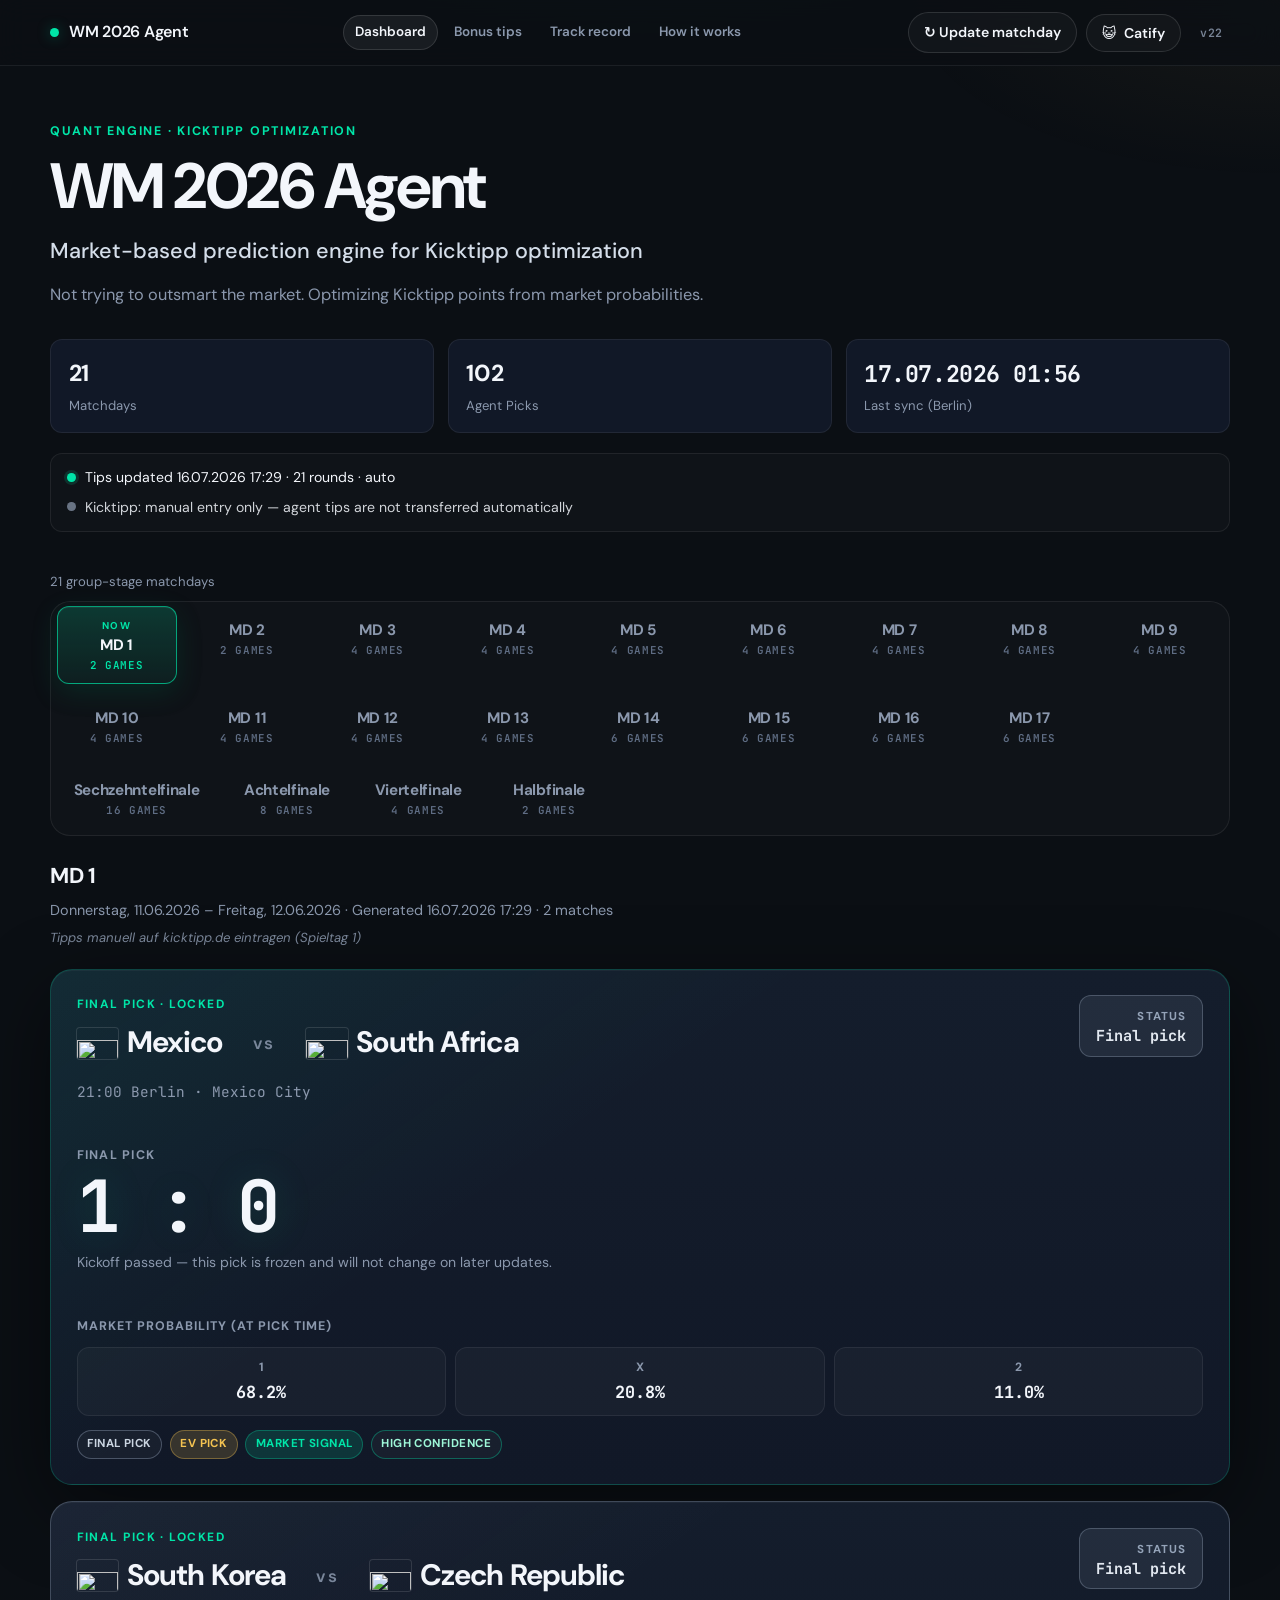
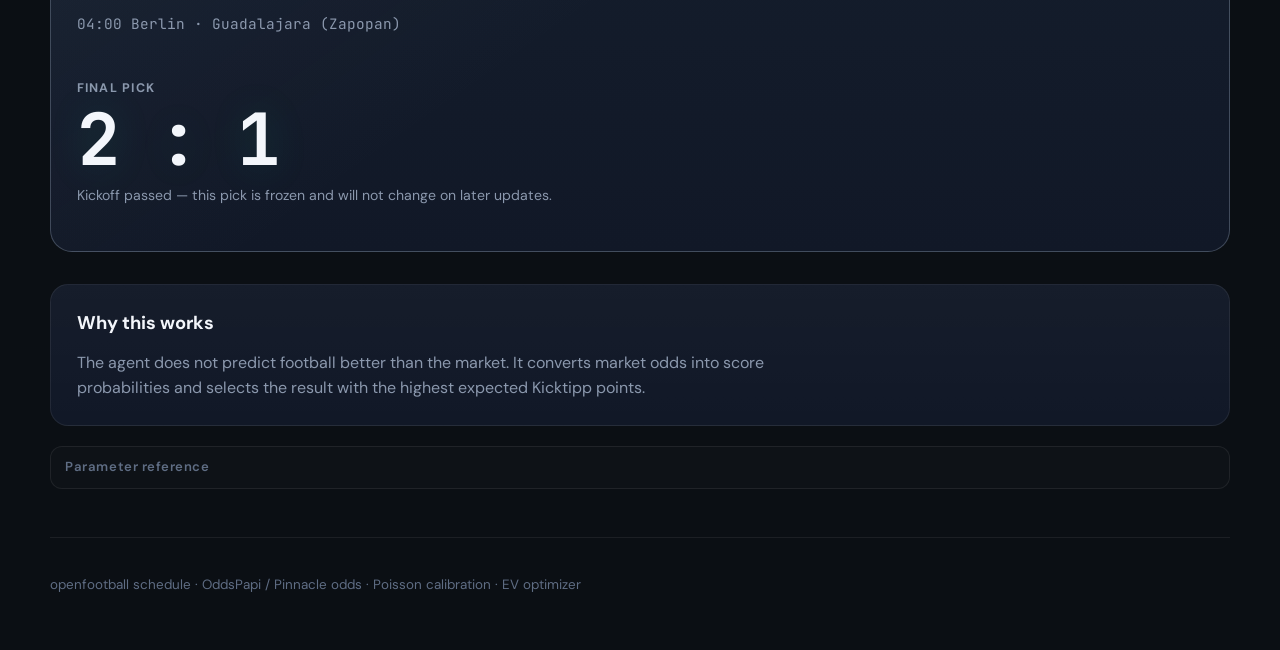
==== docs/index.html @ ca9b8196 "Update track record 17.07." ====
<!DOCTYPE html>
<html lang="en">

<head>
  <meta charset="utf-8">
  <meta name="viewport" content="width=device-width, initial-scale=1">
  <title>WM 2026 Agent</title>
  <link rel="preconnect" href="https://fonts.googleapis.com">
  <link rel="preconnect" href="https://fonts.gstatic.com" crossorigin>
  <link href="https://fonts.googleapis.com/css2?family=DM+Sans:ital,opsz,wght@0,9..40,400;0,9..40,500;0,9..40,600;0,9..40,700;1,9..40,400&family=JetBrains+Mono:wght@500;700&display=swap" rel="stylesheet">
  <link rel="stylesheet" href="static/style.css">
  <style>
    /* Critical: hide cat copy before full CSS / JS (normal mode default). */
    html:not(.cat-mode) .t-cat,
    body:not(.cat-mode) .t-cat {
      display: none !important;
    }
    html.cat-mode .t-normal,
    body.cat-mode .t-normal {
      display: none !important;
    }
  </style>
  <script>
    (function () {
      try {
        if (localStorage.getItem("wm2026-cat-mode") === "1") {
          document.documentElement.classList.add("cat-mode");
        }
      } catch (err) {
        /* ignore */
      }
    })();
  </script>
</head>
<body>
  <div class="page-glow" aria-hidden="true"></div>
  <div class="cat-layer" aria-hidden="true" hidden>
    <img class="cat-float cat-float-tr" src="static/cats/mascot.svg" alt="" width="48" height="48">
    <img class="cat-float cat-float-bl" src="static/cats/purr.svg" alt="" width="40" height="40">
  </div>

  <header class="topbar">
    <div class="shell topbar-inner">
      <div class="brand">
        <a href="index.html" class="brand-link">
          <span class="brand-dot"></span>
          <span class="brand-label">
            <span class="t-normal">WM 2026 Agent</span>
            <span class="t-cat" hidden>WM 2026 Cat Agent</span>
          </span>
        </a>
      </div>
      <nav class="topbar-nav" aria-label="Main">
        <a href="index.html" class="nav-link is-active">
          <span class="t-normal">Dashboard</span>
          <span class="t-cat" hidden>Bowl board</span>
        </a>
        <a href="bonus.html" class="nav-link">
          <span class="t-normal">Bonus tips</span>
          <span class="t-cat" hidden>Bonus yarn</span>
        </a>
        <a href="track.html" class="nav-link">
          <span class="t-normal">Track record</span>
          <span class="t-cat" hidden>Treat ledger</span>
        </a>
        <a href="pipeline.html" class="nav-link">
          <span class="t-normal">How it works</span>
          <span class="t-cat" hidden>How the cat works</span>
        </a>
      </nav>
      <div class="topbar-actions">
        <a
          href="#"
          class="update-btn"
          id="update-btn"
          data-update-url="https://github.com/ElPold/wm2026-agent/actions/workflows/update-predictions.yml"
          aria-haspopup="dialog"
        >
          <span class="t-normal">↻ Update matchday</span>
          <span class="t-cat" hidden>↻ Refill the bowl</span>
        </a>
        <button type="button" class="catify-btn" id="catify-btn" aria-pressed="false">
          <span aria-hidden="true">😺</span>
          <span class="t-normal">Catify</span>
          <span class="t-cat" hidden>Un-Catify</span>
        </button>
        <span class="site-version mono" title="Site build version">v22</span>
      </div>
    </div>
  </header>
  <div class="update-gate" id="update-gate" hidden>
    <div class="update-gate-backdrop" data-update-gate-close></div>
    <div
      class="update-gate-dialog"
      role="dialog"
      aria-modal="true"
      aria-labelledby="update-gate-title"
    >
      <h2 class="update-gate-title" id="update-gate-title">
        <span class="t-normal">Update matchday</span>
        <span class="t-cat" hidden>Refill the bowl</span>
      </h2>
      <p class="update-gate-lead" id="update-gate-lead">
        <span class="t-normal">Enter the password to open the GitHub Actions workflow.</span>
        <span class="t-cat" hidden>Whisper the secret phrase to send the cat to the odds window.</span>
      </p>
      <label class="update-gate-label" for="update-gate-input">
        <span class="t-normal">Password</span>
        <span class="t-cat" hidden>Secret purr</span>
      </label>
      <input
        class="update-gate-input"
        id="update-gate-input"
        type="password"
        autocomplete="off"
        spellcheck="false"
      >
      <p class="update-gate-error" id="update-gate-error" hidden>
        <span class="t-normal">Wrong password. Try again.</span>
        <span class="t-cat" hidden>Wrong purr. The cat is not impressed.</span>
      </p>
      <div class="update-gate-actions">
        <button type="button" class="update-gate-btn update-gate-btn-ghost" data-update-gate-close>
          <span class="t-normal">Cancel</span>
          <span class="t-cat" hidden>Never mind</span>
        </button>
        <button type="button" class="update-gate-btn update-gate-btn-primary" id="update-gate-submit">
          <span class="t-normal">Continue</span>
          <span class="t-cat" hidden>Let the cat go</span>
        </button>
      </div>
    </div>
  </div>

  <section class="hero shell">
    <p class="eyebrow">
      <span class="t-normal">Quant Engine · Kicktipp Optimization</span>
      <span class="t-cat" hidden>Quant Cat Engine · Bowl Optimization</span>
    </p>
    <h1>
      <span class="t-normal">WM 2026 Agent</span>
      <span class="t-cat" hidden>WM 2026 Cat Agent</span>
    </h1>
    <p class="hero-sub">
      <span class="t-normal">Market-based prediction engine for Kicktipp optimization</span>
      <span class="t-cat" hidden>Market-based prediction engine, now with more cats.</span>
    </p>
    <p class="hero-copy">
      <span class="t-normal">Not trying to outsmart the market. Optimizing Kicktipp points from market probabilities.</span>
      <span class="t-cat" hidden>Not trying to outsmart the market. Optimizing tuna points from nap probabilities.</span>
    </p>
    
    <div class="hero-stats">
      <div class="hero-stat">
        <span class="hero-stat-value">21</span>
        <span class="hero-stat-label">
          <span class="t-normal">Matchdays</span>
          <span class="t-cat" hidden>Nap Days</span>
        </span>
      </div>
      <div class="hero-stat">
        <span class="hero-stat-value">102</span>
        <span class="hero-stat-label">
          <span class="t-normal">Agent Picks</span>
          <span class="t-cat" hidden>Cat Picks</span>
        </span>
      </div>
      <div class="hero-stat">
        <span class="hero-stat-value mono">17.07.2026 01:56</span>
        <span class="hero-stat-label">
          <span class="t-normal">Last sync (Berlin)</span>
          <span class="t-cat" hidden>Last purr (Berlin)</span>
        </span>
      </div>
    </div>
    
    <div class="sync-status" role="status" aria-live="polite">
      
      <div class="sync-status-item">
        <span class="sync-status-dot sync-status-dot-ok" aria-hidden="true"></span>
        <span class="t-normal">
          Tips updated 16.07.2026 17:29
          
          · 21 rounds
          
          
          · auto
          
        </span>
        <span class="t-cat" hidden>Bowl refilled 16.07.2026 17:29</span>
      </div>
      
      
      <div class="sync-status-item sync-status-item-muted">
        <span class="sync-status-dot sync-status-dot-muted" aria-hidden="true"></span>
        <span class="t-normal">Kicktipp: manual entry only — agent tips are not transferred automatically</span>
        <span class="t-cat" hidden>Manual bowl entry only</span>
      </div>
      
    </div>
    
    
  </section>

  <main class="shell main">
    
    <div class="day-tabs-wrap">
      <p class="day-tabs-hint">
        <span class="t-normal">21 group-stage matchdays</span>
        <span class="t-cat" hidden>21 nap days in the bowl</span>
      </p>
      <div class="day-tabs" role="tablist" aria-label="Matchdays" data-current-round="matchday-1">
      
      
      
      <button
        type="button"
        class="day-tab is-current is-active"
        role="tab"
        id="tab-matchday-1"
        aria-selected="true"
        aria-controls="panel-matchday-1"
        data-round="matchday-1"
      >
        
        <span class="day-tab-now">
          <span class="t-normal">Now</span>
          <span class="t-cat" hidden>Now napping</span>
        </span>
        
        <span class="day-tab-name">MD 1</span>
        <span class="day-tab-meta mono">2 games</span>
      </button>
      
      
      
      <button
        type="button"
        class="day-tab"
        role="tab"
        id="tab-matchday-2"
        aria-selected="false"
        aria-controls="panel-matchday-2"
        data-round="matchday-2"
      >
        
        <span class="day-tab-name">MD 2</span>
        <span class="day-tab-meta mono">2 games</span>
      </button>
      
      
      
      <button
        type="button"
        class="day-tab"
        role="tab"
        id="tab-matchday-3"
        aria-selected="false"
        aria-controls="panel-matchday-3"
        data-round="matchday-3"
      >
        
        <span class="day-tab-name">MD 3</span>
        <span class="day-tab-meta mono">4 games</span>
      </button>
      
      
      
      <button
        type="button"
        class="day-tab"
        role="tab"
        id="tab-matchday-4"
        aria-selected="false"
        aria-controls="panel-matchday-4"
        data-round="matchday-4"
      >
        
        <span class="day-tab-name">MD 4</span>
        <span class="day-tab-meta mono">4 games</span>
      </button>
      
      
      
      <button
        type="button"
        class="day-tab"
        role="tab"
        id="tab-matchday-5"
        aria-selected="false"
        aria-controls="panel-matchday-5"
        data-round="matchday-5"
      >
        
        <span class="day-tab-name">MD 5</span>
        <span class="day-tab-meta mono">4 games</span>
      </button>
      
      
      
      <button
        type="button"
        class="day-tab"
        role="tab"
        id="tab-matchday-6"
        aria-selected="false"
        aria-controls="panel-matchday-6"
        data-round="matchday-6"
      >
        
        <span class="day-tab-name">MD 6</span>
        <span class="day-tab-meta mono">4 games</span>
      </button>
      
      
      
      <button
        type="button"
        class="day-tab"
        role="tab"
        id="tab-matchday-7"
        aria-selected="false"
        aria-controls="panel-matchday-7"
        data-round="matchday-7"
      >
        
        <span class="day-tab-name">MD 7</span>
        <span class="day-tab-meta mono">4 games</span>
      </button>
      
      
      
      <button
        type="button"
        class="day-tab"
        role="tab"
        id="tab-matchday-8"
        aria-selected="false"
        aria-controls="panel-matchday-8"
        data-round="matchday-8"
      >
        
        <span class="day-tab-name">MD 8</span>
        <span class="day-tab-meta mono">4 games</span>
      </button>
      
      
      
      <button
        type="button"
        class="day-tab"
        role="tab"
        id="tab-matchday-9"
        aria-selected="false"
        aria-controls="panel-matchday-9"
        data-round="matchday-9"
      >
        
        <span class="day-tab-name">MD 9</span>
        <span class="day-tab-meta mono">4 games</span>
      </button>
      
      
      
      <button
        type="button"
        class="day-tab"
        role="tab"
        id="tab-matchday-10"
        aria-selected="false"
        aria-controls="panel-matchday-10"
        data-round="matchday-10"
      >
        
        <span class="day-tab-name">MD 10</span>
        <span class="day-tab-meta mono">4 games</span>
      </button>
      
      
      
      <button
        type="button"
        class="day-tab"
        role="tab"
        id="tab-matchday-11"
        aria-selected="false"
        aria-controls="panel-matchday-11"
        data-round="matchday-11"
      >
        
        <span class="day-tab-name">MD 11</span>
        <span class="day-tab-meta mono">4 games</span>
      </button>
      
      
      
      <button
        type="button"
        class="day-tab"
        role="tab"
        id="tab-matchday-12"
        aria-selected="false"
        aria-controls="panel-matchday-12"
        data-round="matchday-12"
      >
        
        <span class="day-tab-name">MD 12</span>
        <span class="day-tab-meta mono">4 games</span>
      </button>
      
      
      
      <button
        type="button"
        class="day-tab"
        role="tab"
        id="tab-matchday-13"
        aria-selected="false"
        aria-controls="panel-matchday-13"
        data-round="matchday-13"
      >
        
        <span class="day-tab-name">MD 13</span>
        <span class="day-tab-meta mono">4 games</span>
      </button>
      
      
      
      <button
        type="button"
        class="day-tab"
        role="tab"
        id="tab-matchday-14"
        aria-selected="false"
        aria-controls="panel-matchday-14"
        data-round="matchday-14"
      >
        
        <span class="day-tab-name">MD 14</span>
        <span class="day-tab-meta mono">6 games</span>
      </button>
      
      
      
      <button
        type="button"
        class="day-tab"
        role="tab"
        id="tab-matchday-15"
        aria-selected="false"
        aria-controls="panel-matchday-15"
        data-round="matchday-15"
      >
        
        <span class="day-tab-name">MD 15</span>
        <span class="day-tab-meta mono">6 games</span>
      </button>
      
      
      
      <button
        type="button"
        class="day-tab"
        role="tab"
        id="tab-matchday-16"
        aria-selected="false"
        aria-controls="panel-matchday-16"
        data-round="matchday-16"
      >
        
        <span class="day-tab-name">MD 16</span>
        <span class="day-tab-meta mono">6 games</span>
      </button>
      
      
      
      <button
        type="button"
        class="day-tab"
        role="tab"
        id="tab-matchday-17"
        aria-selected="false"
        aria-controls="panel-matchday-17"
        data-round="matchday-17"
      >
        
        <span class="day-tab-name">MD 17</span>
        <span class="day-tab-meta mono">6 games</span>
      </button>
      
      
      
      <button
        type="button"
        class="day-tab"
        role="tab"
        id="tab-round-of-32"
        aria-selected="false"
        aria-controls="panel-round-of-32"
        data-round="round-of-32"
      >
        
        <span class="day-tab-name">Sechzehntelfinale</span>
        <span class="day-tab-meta mono">16 games</span>
      </button>
      
      
      
      <button
        type="button"
        class="day-tab"
        role="tab"
        id="tab-round-of-16"
        aria-selected="false"
        aria-controls="panel-round-of-16"
        data-round="round-of-16"
      >
        
        <span class="day-tab-name">Achtelfinale</span>
        <span class="day-tab-meta mono">8 games</span>
      </button>
      
      
      
      <button
        type="button"
        class="day-tab"
        role="tab"
        id="tab-quarter-final"
        aria-selected="false"
        aria-controls="panel-quarter-final"
        data-round="quarter-final"
      >
        
        <span class="day-tab-name">Viertelfinale</span>
        <span class="day-tab-meta mono">4 games</span>
      </button>
      
      
      
      <button
        type="button"
        class="day-tab"
        role="tab"
        id="tab-semi-final"
        aria-selected="false"
        aria-controls="panel-semi-final"
        data-round="semi-final"
      >
        
        <span class="day-tab-name">Halbfinale</span>
        <span class="day-tab-meta mono">2 games</span>
      </button>
      
      </div>
    </div>

    
    
    
    <section
      class="day-panel is-active"
      id="panel-matchday-1"
      role="tabpanel"
      aria-labelledby="tab-matchday-1"
      data-round="matchday-1"
      
    >
      <div class="day-head">
        <div>
          <h2>MD 1</h2>
          <p class="day-meta">
            <span class="t-normal">Donnerstag, 11.06.2026 – Freitag, 12.06.2026 · Generated 16.07.2026 17:29 · 2 matches</span>
            <span class="t-cat" hidden>Donnerstag, 11.06.2026 – Freitag, 12.06.2026 · Purred 16.07.2026 17:29 · 2 window watches</span>
          </p>
          
          <p class="day-kicktipp-hint day-kicktipp-hint-muted">
            <span class="t-normal">Tipps manuell auf kicktipp.de eintragen (Spieltag 1)</span>
            <span class="t-cat" hidden>Enter picks manually on the bowl site</span>
          </p>
          
        </div>
      </div>

      <div class="match-list">
        
        <article class="match-card is-highlight is-locked">
          <div class="match-top">
            <div>
              
              <p class="match-kicker">
                <span class="t-normal">Final pick · locked</span>
                <span class="t-cat" hidden>Final bowl · locked</span>
              </p>
              
              <h3 class="match-title"><span class="matchup"><span class="team-name"><img src="https://flagcdn.com/w40/mx.png" alt="" class="team-flag" width="20" height="15" loading="lazy" decoding="async"><span>Mexico</span>
</span><span class="vs" aria-hidden="true">vs</span><span class="team-name"><img src="https://flagcdn.com/w40/za.png" alt="" class="team-flag" width="20" height="15" loading="lazy" decoding="async"><span>South Africa</span>
</span></span></h3>
              <p class="match-meta mono">21:00 Berlin · Mexico City</p>
            </div>
            
            <div class="ev-badge ev-badge-final">
              <span class="ev-badge-label">
                <span class="t-normal">Status</span>
                <span class="t-cat" hidden>Window status</span>
              </span>
              <span class="ev-badge-value">
                <span class="t-normal">Final pick</span>
                <span class="t-cat" hidden>Bowl sealed</span>
              </span>
            </div>
            
          </div>

          
          <div class="match-body match-body-locked">
            <div class="pick-hero pick-hero-locked">
              <span class="pick-label">
                <span class="t-normal">Final Pick</span>
                <span class="t-cat cat-label-with-icon" hidden><img class="cat-icon" width="16" height="16" src="static/cats/pick.svg" alt="">Final Bowl</span>
              </span>
              <span class="pick-score mono">1 : 0</span>
              <p class="pick-context">
                <span class="t-normal">Kickoff passed — this pick is frozen and will not change on later updates.</span>
                <span class="t-cat" hidden>Kickoff passed — this bowl is sealed.</span>
              </p>
            </div>
            
            <div class="match-side">
              <p class="side-label">
                <span class="t-normal">Market Probability (at pick time)</span>
                <span class="t-cat cat-label-with-icon" hidden><img class="cat-icon" width="16" height="16" src="static/cats/nap.svg" alt="">Nap Probability</span>
              </p>
              <div class="prob-chips">
                
                <div class="prob-chip">
                  <span class="chip-key">1</span>
                  <span class="chip-val mono">68.2%</span>
                </div>
                
                <div class="prob-chip">
                  <span class="chip-key">X</span>
                  <span class="chip-val mono">20.8%</span>
                </div>
                
                <div class="prob-chip">
                  <span class="chip-key">2</span>
                  <span class="chip-val mono">11.0%</span>
                </div>
                
              </div>
              <div class="badge-row">
                
                <span class="badge badge-final">
                  <span class="t-normal">Final pick</span>
                  <span class="t-cat" hidden>Bowl sealed</span>
                </span>
                
                <span class="badge badge-ev-pick">
                  <span class="t-normal">EV Pick</span>
                  <span class="t-cat" hidden>EV Pick</span>
                </span>
                
                <span class="badge badge-market">
                  <span class="t-normal">Market Signal</span>
                  <span class="t-cat" hidden>Market Signal</span>
                </span>
                
                <span class="badge badge-high">
                  <span class="t-normal">High Confidence</span>
                  <span class="t-cat" hidden>High Confidence</span>
                </span>
                
              </div>
            </div>
            
          </div>
          
        </article>
        
        <article class="match-card is-locked">
          <div class="match-top">
            <div>
              
              <p class="match-kicker">
                <span class="t-normal">Final pick · locked</span>
                <span class="t-cat" hidden>Final bowl · locked</span>
              </p>
              
              <h3 class="match-title"><span class="matchup"><span class="team-name"><img src="https://flagcdn.com/w40/kr.png" alt="" class="team-flag" width="20" height="15" loading="lazy" decoding="async"><span>South Korea</span>
</span><span class="vs" aria-hidden="true">vs</span><span class="team-name"><img src="https://flagcdn.com/w40/cz.png" alt="" class="team-flag" width="20" height="15" loading="lazy" decoding="async"><span>Czech Republic</span>
</span></span></h3>
              <p class="match-meta mono">04:00 Berlin · Guadalajara (Zapopan)</p>
            </div>
            
            <div class="ev-badge ev-badge-final">
              <span class="ev-badge-label">
                <span class="t-normal">Status</span>
                <span class="t-cat" hidden>Window status</span>
              </span>
              <span class="ev-badge-value">
                <span class="t-normal">Final pick</span>
                <span class="t-cat" hidden>Bowl sealed</span>
              </span>
            </div>
            
          </div>

          
          <div class="match-body match-body-locked">
            <div class="pick-hero pick-hero-locked">
              <span class="pick-label">
                <span class="t-normal">Final Pick</span>
                <span class="t-cat cat-label-with-icon" hidden><img class="cat-icon" width="16" height="16" src="static/cats/pick.svg" alt="">Final Bowl</span>
              </span>
              <span class="pick-score mono">2 : 1</span>
              <p class="pick-context">
                <span class="t-normal">Kickoff passed — this pick is frozen and will not change on later updates.</span>
                <span class="t-cat" hidden>Kickoff passed — this bowl is sealed.</span>
              </p>
            </div>
            
          </div>
          
        </article>
        
      </div>
    </section>
    
    
    
    <section
      class="day-panel"
      id="panel-matchday-2"
      role="tabpanel"
      aria-labelledby="tab-matchday-2"
      data-round="matchday-2"
      hidden
    >
      <div class="day-head">
        <div>
          <h2>MD 2</h2>
          <p class="day-meta">
            <span class="t-normal">Freitag, 12.06.2026 – Samstag, 13.06.2026 · Generated 16.07.2026 17:29 · 2 matches</span>
            <span class="t-cat" hidden>Freitag, 12.06.2026 – Samstag, 13.06.2026 · Purred 16.07.2026 17:29 · 2 window watches</span>
          </p>
          
          <p class="day-kicktipp-hint day-kicktipp-hint-muted">
            <span class="t-normal">Tipps manuell auf kicktipp.de eintragen (Spieltag 1)</span>
            <span class="t-cat" hidden>Enter picks manually on the bowl site</span>
          </p>
          
        </div>
      </div>

      <div class="match-list">
        
        <article class="match-card is-highlight is-locked">
          <div class="match-top">
            <div>
              
              <p class="match-kicker">
                <span class="t-normal">Final pick · locked</span>
                <span class="t-cat" hidden>Final bowl · locked</span>
              </p>
              
              <h3 class="match-title"><span class="matchup"><span class="team-name"><img src="https://flagcdn.com/w40/ca.png" alt="" class="team-flag" width="20" height="15" loading="lazy" decoding="async"><span>Canada</span>
</span><span class="vs" aria-hidden="true">vs</span><span class="team-name"><img src="https://flagcdn.com/w40/ba.png" alt="" class="team-flag" width="20" height="15" loading="lazy" decoding="async"><span>Bosnia &amp; Herzegovina</span>
</span></span></h3>
              <p class="match-meta mono">21:00 Berlin · Toronto</p>
            </div>
            
            <div class="ev-badge ev-badge-final">
              <span class="ev-badge-label">
                <span class="t-normal">Status</span>
                <span class="t-cat" hidden>Window status</span>
              </span>
              <span class="ev-badge-value">
                <span class="t-normal">Final pick</span>
                <span class="t-cat" hidden>Bowl sealed</span>
              </span>
            </div>
            
          </div>

          
          <div class="match-body match-body-locked">
            <div class="pick-hero pick-hero-locked">
              <span class="pick-label">
                <span class="t-normal">Final Pick</span>
                <span class="t-cat cat-label-with-icon" hidden><img class="cat-icon" width="16" height="16" src="static/cats/pick.svg" alt="">Final Bowl</span>
              </span>
              <span class="pick-score mono">1 : 0</span>
              <p class="pick-context">
                <span class="t-normal">Kickoff passed — this pick is frozen and will not change on later updates.</span>
                <span class="t-cat" hidden>Kickoff passed — this bowl is sealed.</span>
              </p>
            </div>
            
            <div class="match-side">
              <p class="side-label">
                <span class="t-normal">Market Probability (at pick time)</span>
                <span class="t-cat cat-label-with-icon" hidden><img class="cat-icon" width="16" height="16" src="static/cats/nap.svg" alt="">Nap Probability</span>
              </p>
              <div class="prob-chips">
                
                <div class="prob-chip">
                  <span class="chip-key">1</span>
                  <span class="chip-val mono">37.8%</span>
                </div>
                
                <div class="prob-chip">
                  <span class="chip-key">X</span>
                  <span class="chip-val mono">43.4%</span>
                </div>
                
                <div class="prob-chip">
                  <span class="chip-key">2</span>
                  <span class="chip-val mono">18.8%</span>
                </div>
                
              </div>
              <div class="badge-row">
                
                <span class="badge badge-final">
                  <span class="t-normal">Final pick</span>
                  <span class="t-cat" hidden>Bowl sealed</span>
                </span>
                
                <span class="badge badge-ev-pick">
                  <span class="t-normal">EV Pick</span>
                  <span class="t-cat" hidden>EV Pick</span>
                </span>
                
                <span class="badge badge-market">
                  <span class="t-normal">Market Signal</span>
                  <span class="t-cat" hidden>Market Signal</span>
                </span>
                
              </div>
            </div>
            
          </div>
          
        </article>
        
        <article class="match-card is-locked">
          <div class="match-top">
            <div>
              
              <p class="match-kicker">
                <span class="t-normal">Final pick · locked</span>
                <span class="t-cat" hidden>Final bowl · locked</span>
              </p>
              
              <h3 class="match-title"><span class="matchup"><span class="team-name"><img src="https://flagcdn.com/w40/us.png" alt="" class="team-flag" width="20" height="15" loading="lazy" decoding="async"><span>USA</span>
</span><span class="vs" aria-hidden="true">vs</span><span class="team-name"><img src="https://flagcdn.com/w40/py.png" alt="" class="team-flag" width="20" height="15" loading="lazy" decoding="async"><span>Paraguay</span>
</span></span></h3>
              <p class="match-meta mono">03:00 Berlin · Los Angeles (Inglewood)</p>
            </div>
            
            <div class="ev-badge ev-badge-final">
              <span class="ev-badge-label">
                <span class="t-normal">Status</span>
                <span class="t-cat" hidden>Window status</span>
              </span>
              <span class="ev-badge-value">
                <span class="t-normal">Final pick</span>
                <span class="t-cat" hidden>Bowl sealed</span>
              </span>
            </div>
            
          </div>

          
          <div class="match-body match-body-locked">
            <div class="pick-hero pick-hero-locked">
              <span class="pick-label">
                <span class="t-normal">Final Pick</span>
                <span class="t-cat cat-label-with-icon" hidden><img class="cat-icon" width="16" height="16" src="static/cats/pick.svg" alt="">Final Bowl</span>
              </span>
              <span class="pick-score mono">1 : 0</span>
              <p class="pick-context">
                <span class="t-normal">Kickoff passed — this pick is frozen and will not change on later updates.</span>
                <span class="t-cat" hidden>Kickoff passed — this bowl is sealed.</span>
              </p>
            </div>
            
            <div class="match-side">
              <p class="side-label">
                <span class="t-normal">Market Probability (at pick time)</span>
                <span class="t-cat cat-label-with-icon" hidden><img class="cat-icon" width="16" height="16" src="static/cats/nap.svg" alt="">Nap Probability</span>
              </p>
              <div class="prob-chips">
                
                <div class="prob-chip">
                  <span class="chip-key">1</span>
                  <span class="chip-val mono">35.0%</span>
                </div>
                
                <div class="prob-chip">
                  <span class="chip-key">X</span>
                  <span class="chip-val mono">44.6%</span>
                </div>
                
                <div class="prob-chip">
                  <span class="chip-key">2</span>
                  <span class="chip-val mono">20.4%</span>
                </div>
                
              </div>
              <div class="badge-row">
                
                <span class="badge badge-final">
                  <span class="t-normal">Final pick</span>
                  <span class="t-cat" hidden>Bowl sealed</span>
                </span>
                
                <span class="badge badge-ev-pick">
                  <span class="t-normal">EV Pick</span>
                  <span class="t-cat" hidden>EV Pick</span>
                </span>
                
                <span class="badge badge-market">
                  <span class="t-normal">Market Signal</span>
                  <span class="t-cat" hidden>Market Signal</span>
                </span>
                
              </div>
            </div>
            
          </div>
          
        </article>
        
      </div>
    </section>
    
    
    
    <section
      class="day-panel"
      id="panel-matchday-3"
      role="tabpanel"
      aria-labelledby="tab-matchday-3"
      data-round="matchday-3"
      hidden
    >
      <div class="day-head">
        <div>
          <h2>MD 3</h2>
          <p class="day-meta">
            <span class="t-normal">Samstag, 13.06.2026 – Sonntag, 14.06.2026 · Generated 16.07.2026 17:29 · 4 matches</span>
            <span class="t-cat" hidden>Samstag, 13.06.2026 – Sonntag, 14.06.2026 · Purred 16.07.2026 17:29 · 4 window watches</span>
          </p>
          
          <p class="day-kicktipp-hint day-kicktipp-hint-muted">
            <span class="t-normal">Tipps manuell auf kicktipp.de eintragen (Spieltag 1)</span>
            <span class="t-cat" hidden>Enter picks manually on the bowl site</span>
          </p>
          
        </div>
      </div>

      <div class="match-list">
        
        <article class="match-card is-locked">
          <div class="match-top">
            <div>
              
              <p class="match-kicker">
                <span class="t-normal">Final pick · locked</span>
                <span class="t-cat" hidden>Final bowl · locked</span>
              </p>
              
              <h3 class="match-title"><span class="matchup"><span class="team-name"><img src="https://flagcdn.com/w40/qa.png" alt="" class="team-flag" width="20" height="15" loading="lazy" decoding="async"><span>Qatar</span>
</span><span class="vs" aria-hidden="true">vs</span><span class="team-name"><img src="https://flagcdn.com/w40/ch.png" alt="" class="team-flag" width="20" height="15" loading="lazy" decoding="async"><span>Switzerland</span>
</span></span></h3>
              <p class="match-meta mono">21:00 Berlin · San Francisco Bay Area (Santa Clara)</p>
            </div>
            
            <div class="ev-badge ev-badge-final">
              <span class="ev-badge-label">
                <span class="t-normal">Status</span>
                <span class="t-cat" hidden>Window status</span>
              </span>
              <span class="ev-badge-value">
                <span class="t-normal">Final pick</span>
                <span class="t-cat" hidden>Bowl sealed</span>
              </span>
            </div>
            
          </div>

          
          <div class="match-body match-body-locked">
            <div class="pick-hero pick-hero-locked">
              <span class="pick-label">
                <span class="t-normal">Final Pick</span>
                <span class="t-cat cat-label-with-icon" hidden><img class="cat-icon" width="16" height="16" src="static/cats/pick.svg" alt="">Final Bowl</span>
              </span>
              <span class="pick-score mono">0 : 1</span>
              <p class="pick-context">
                <span class="t-normal">Kickoff passed — this pick is frozen and will not change on later updates.</span>
                <span class="t-cat" hidden>Kickoff passed — this bowl is sealed.</span>
              </p>
            </div>
            
            <div class="match-side">
              <p class="side-label">
                <span class="t-normal">Market Probability (at pick time)</span>
                <span class="t-cat cat-label-with-icon" hidden><img class="cat-icon" width="16" height="16" src="static/cats/nap.svg" alt="">Nap Probability</span>
              </p>
              <div class="prob-chips">
                
                <div class="prob-chip">
                  <span class="chip-key">1</span>
                  <span class="chip-val mono">8.8%</span>
                </div>
                
                <div class="prob-chip">
                  <span class="chip-key">X</span>
                  <span class="chip-val mono">33.9%</span>
                </div>
                
                <div class="prob-chip">
                  <span class="chip-key">2</span>
                  <span class="chip-val mono">57.4%</span>
                </div>
                
              </div>
              <div class="badge-row">
                
                <span class="badge badge-final">
                  <span class="t-normal">Final pick</span>
                  <span class="t-cat" hidden>Bowl sealed</span>
                </span>
                
                <span class="badge badge-ev-pick">
                  <span class="t-normal">EV Pick</span>
                  <span class="t-cat" hidden>EV Pick</span>
                </span>
                
                <span class="badge badge-market">
                  <span class="t-normal">Market Signal</span>
                  <span class="t-cat" hidden>Market Signal</span>
                </span>
                
                <span class="badge badge-high">
                  <span class="t-normal">High Confidence</span>
                  <span class="t-cat" hidden>High Confidence</span>
                </span>
                
              </div>
            </div>
            
          </div>
          
        </article>
        
        <article class="match-card is-highlight is-locked">
          <div class="match-top">
            <div>
              
              <p class="match-kicker">
                <span class="t-normal">Final pick · locked</span>
                <span class="t-cat" hidden>Final bowl · locked</span>
              </p>
              
              <h3 class="match-title"><span class="matchup"><span class="team-name"><img src="https://flagcdn.com/w40/br.png" alt="" class="team-flag" width="20" height="15" loading="lazy" decoding="async"><span>Brazil</span>
</span><span class="vs" aria-hidden="true">vs</span><span class="team-name"><img src="https://flagcdn.com/w40/ma.png" alt="" class="team-flag" width="20" height="15" loading="lazy" decoding="async"><span>Morocco</span>
</span></span></h3>
              <p class="match-meta mono">00:00 Berlin · New York/New Jersey (East Rutherford)</p>
            </div>
            
            <div class="ev-badge ev-badge-final">
              <span class="ev-badge-label">
                <span class="t-normal">Status</span>
                <span class="t-cat" hidden>Window status</span>
              </span>
              <span class="ev-badge-value">
                <span class="t-normal">Final pick</span>
                <span class="t-cat" hidden>Bowl sealed</span>
              </span>
            </div>
            
          </div>

          
          <div class="match-body match-body-locked">
            <div class="pick-hero pick-hero-locked">
              <span class="pick-label">
                <span class="t-normal">Final Pick</span>
                <span class="t-cat cat-label-with-icon" hidden><img class="cat-icon" width="16" height="16" src="static/cats/pick.svg" alt="">Final Bowl</span>
              </span>
              <span class="pick-score mono">1 : 0</span>
              <p class="pick-context">
                <span class="t-normal">Kickoff passed — this pick is frozen and will not change on later updates.</span>
                <span class="t-cat" hidden>Kickoff passed — this bowl is sealed.</span>
              </p>
            </div>
            
            <div class="match-side">
              <p class="side-label">
                <span class="t-normal">Market Probability (at pick time)</span>
                <span class="t-cat cat-label-with-icon" hidden><img class="cat-icon" width="16" height="16" src="static/cats/nap.svg" alt="">Nap Probability</span>
              </p>
              <div class="prob-chips">
                
                <div class="prob-chip">
                  <span class="chip-key">1</span>
                  <span class="chip-val mono">57.2%</span>
                </div>
                
                <div class="prob-chip">
                  <span class="chip-key">X</span>
                  <span class="chip-val mono">25.6%</span>
                </div>
                
                <div class="prob-chip">
                  <span class="chip-key">2</span>
                  <span class="chip-val mono">17.2%</span>
                </div>
                
              </div>
              <div class="badge-row">
                
                <span class="badge badge-final">
                  <span class="t-normal">Final pick</span>
                  <span class="t-cat" hidden>Bowl sealed</span>
                </span>
                
                <span class="badge badge-ev-pick">
                  <span class="t-normal">EV Pick</span>
                  <span class="t-cat" hidden>EV Pick</span>
                </span>
                
                <span class="badge badge-market">
                  <span class="t-normal">Market Signal</span>
                  <span class="t-cat" hidden>Market Signal</span>
                </span>
                
                <span class="badge badge-high">
                  <span class="t-normal">High Confidence</span>
                  <span class="t-cat" hidden>High Confidence</span>
                </span>
                
              </div>
            </div>
            
          </div>
          
        </article>
        
        <article class="match-card is-locked">
          <div class="match-top">
            <div>
              
              <p class="match-kicker">
                <span class="t-normal">Final pick · locked</span>
                <span class="t-cat" hidden>Final bowl · locked</span>
              </p>
              
              <h3 class="match-title"><span class="matchup"><span class="team-name"><img src="https://flagcdn.com/w40/ht.png" alt="" class="team-flag" width="20" height="15" loading="lazy" decoding="async"><span>Haiti</span>
</span><span class="vs" aria-hidden="true">vs</span><span class="team-name"><img src="https://flagcdn.com/w40/gb-sct.png" alt="" class="team-flag" width="20" height="15" loading="lazy" decoding="async"><span>Scotland</span>
</span></span></h3>
              <p class="match-meta mono">03:00 Berlin · Boston (Foxborough)</p>
            </div>
            
            <div class="ev-badge ev-badge-final">
              <span class="ev-badge-label">
                <span class="t-normal">Status</span>
                <span class="t-cat" hidden>Window status</span>
              </span>
              <span class="ev-badge-value">
                <span class="t-normal">Final pick</span>
                <span class="t-cat" hidden>Bowl sealed</span>
              </span>
            </div>
            
          </div>

          
          <div class="match-body match-body-locked">
            <div class="pick-hero pick-hero-locked">
              <span class="pick-label">
                <span class="t-normal">Final Pick</span>
                <span class="t-cat cat-label-with-icon" hidden><img class="cat-icon" width="16" height="16" src="static/cats/pick.svg" alt="">Final Bowl</span>
              </span>
              <span class="pick-score mono">0 : 1</span>
              <p class="pick-context">
                <span class="t-normal">Kickoff passed — this pick is frozen and will not change on later updates.</span>
                <span class="t-cat" hidden>Kickoff passed — this bowl is sealed.</span>
              </p>
            </div>
            
            <div class="match-side">
              <p class="side-label">
                <span class="t-normal">Market Probability (at pick time)</span>
                <span class="t-cat cat-label-with-icon" hidden><img class="cat-icon" width="16" height="16" src="static/cats/nap.svg" alt="">Nap Probability</span>
              </p>
              <div class="prob-chips">
                
                <div class="prob-chip">
                  <span class="chip-key">1</span>
                  <span class="chip-val mono">15.2%</span>
                </div>
                
                <div class="prob-chip">
                  <span class="chip-key">X</span>
                  <span class="chip-val mono">39.8%</span>
                </div>
                
                <div class="prob-chip">
                  <span class="chip-key">2</span>
                  <span class="chip-val mono">45.0%</span>
                </div>
                
              </div>
              <div class="badge-row">
                
                <span class="badge badge-final">
                  <span class="t-normal">Final pick</span>
                  <span class="t-cat" hidden>Bowl sealed</span>
                </span>
                
                <span class="badge badge-ev-pick">
                  <span class="t-normal">EV Pick</span>
                  <span class="t-cat" hidden>EV Pick</span>
                </span>
                
                <span class="badge badge-market">
                  <span class="t-normal">Market Signal</span>
                  <span class="t-cat" hidden>Market Signal</span>
                </span>
                
              </div>
            </div>
            
          </div>
          
        </article>
        
        <article class="match-card is-locked">
          <div class="match-top">
            <div>
              
              <p class="match-kicker">
                <span class="t-normal">Final pick · locked</span>
                <span class="t-cat" hidden>Final bowl · locked</span>
              </p>
              
              <h3 class="match-title"><span class="matchup"><span class="team-name"><img src="https://flagcdn.com/w40/au.png" alt="" class="team-flag" width="20" height="15" loading="lazy" decoding="async"><span>Australia</span>
</span><span class="vs" aria-hidden="true">vs</span><span class="team-name"><img src="https://flagcdn.com/w40/tr.png" alt="" class="team-flag" width="20" height="15" loading="lazy" decoding="async"><span>Turkey</span>
</span></span></h3>
              <p class="match-meta mono">06:00 Berlin · Vancouver</p>
            </div>
            
            <div class="ev-badge ev-badge-final">
              <span class="ev-badge-label">
                <span class="t-normal">Status</span>
                <span class="t-cat" hidden>Window status</span>
              </span>
              <span class="ev-badge-value">
                <span class="t-normal">Final pick</span>
                <span class="t-cat" hidden>Bowl sealed</span>
              </span>
            </div>
            
          </div>

          
          <div class="match-body match-body-locked">
            <div class="pick-hero pick-hero-locked">
              <span class="pick-label">
                <span class="t-normal">Final Pick</span>
                <span class="t-cat cat-label-with-icon" hidden><img class="cat-icon" width="16" height="16" src="static/cats/pick.svg" alt="">Final Bowl</span>
              </span>
              <span class="pick-score mono">0 : 1</span>
              <p class="pick-context">
                <span class="t-normal">Kickoff passed — this pick is frozen and will not change on later updates.</span>
                <span class="t-cat" hidden>Kickoff passed — this bowl is sealed.</span>
              </p>
            </div>
            
            <div class="match-side">
              <p class="side-label">
                <span class="t-normal">Market Probability (at pick time)</span>
                <span class="t-cat cat-label-with-icon" hidden><img class="cat-icon" width="16" height="16" src="static/cats/nap.svg" alt="">Nap Probability</span>
              </p>
              <div class="prob-chips">
                
                <div class="prob-chip">
                  <span class="chip-key">1</span>
                  <span class="chip-val mono">16.7%</span>
                </div>
                
                <div class="prob-chip">
                  <span class="chip-key">X</span>
                  <span class="chip-val mono">41.3%</span>
                </div>
                
                <div class="prob-chip">
                  <span class="chip-key">2</span>
                  <span class="chip-val mono">42.0%</span>
                </div>
                
              </div>
              <div class="badge-row">
                
                <span class="badge badge-final">
                  <span class="t-normal">Final pick</span>
                  <span class="t-cat" hidden>Bowl sealed</span>
                </span>
                
                <span class="badge badge-ev-pick">
                  <span class="t-normal">EV Pick</span>
                  <span class="t-cat" hidden>EV Pick</span>
                </span>
                
                <span class="badge badge-market">
                  <span class="t-normal">Market Signal</span>
                  <span class="t-cat" hidden>Market Signal</span>
                </span>
                
              </div>
            </div>
            
          </div>
          
        </article>
        
      </div>
    </section>
    
    
    
    <section
      class="day-panel"
      id="panel-matchday-4"
      role="tabpanel"
      aria-labelledby="tab-matchday-4"
      data-round="matchday-4"
      hidden
    >
      <div class="day-head">
        <div>
          <h2>MD 4</h2>
          <p class="day-meta">
            <span class="t-normal">Sonntag, 14.06.2026 – Montag, 15.06.2026 · Generated 16.07.2026 17:29 · 4 matches</span>
            <span class="t-cat" hidden>Sonntag, 14.06.2026 – Montag, 15.06.2026 · Purred 16.07.2026 17:29 · 4 window watches</span>
          </p>
          
          <p class="day-kicktipp-hint day-kicktipp-hint-muted">
            <span class="t-normal">Tipps manuell auf kicktipp.de eintragen (Spieltag 2)</span>
            <span class="t-cat" hidden>Enter picks manually on the bowl site</span>
          </p>
          
        </div>
      </div>

      <div class="match-list">
        
        <article class="match-card is-highlight is-locked">
          <div class="match-top">
            <div>
              
              <p class="match-kicker">
                <span class="t-normal">Final pick · locked</span>
                <span class="t-cat" hidden>Final bowl · locked</span>
              </p>
              
              <h3 class="match-title"><span class="matchup"><span class="team-name"><img src="https://flagcdn.com/w40/de.png" alt="" class="team-flag" width="20" height="15" loading="lazy" decoding="async"><span>Germany</span>
</span><span class="vs" aria-hidden="true">vs</span><span class="team-name"><img src="https://flagcdn.com/w40/cw.png" alt="" class="team-flag" width="20" height="15" loading="lazy" decoding="async"><span>Curaçao</span>
</span></span></h3>
              <p class="match-meta mono">19:00 Berlin · Houston</p>
            </div>
            
            <div class="ev-badge ev-badge-final">
              <span class="ev-badge-label">
                <span class="t-normal">Status</span>
                <span class="t-cat" hidden>Window status</span>
              </span>
              <span class="ev-badge-value">
                <span class="t-normal">Final pick</span>
                <span class="t-cat" hidden>Bowl sealed</span>
              </span>
            </div>
            
          </div>

          
          <div class="match-body match-body-locked">
            <div class="pick-hero pick-hero-locked">
              <span class="pick-label">
                <span class="t-normal">Final Pick</span>
                <span class="t-cat cat-label-with-icon" hidden><img class="cat-icon" width="16" height="16" src="static/cats/pick.svg" alt="">Final Bowl</span>
              </span>
              <span class="pick-score mono">2 : 0</span>
              <p class="pick-context">
                <span class="t-normal">Kickoff passed — this pick is frozen and will not change on later updates.</span>
                <span class="t-cat" hidden>Kickoff passed — this bowl is sealed.</span>
              </p>
            </div>
            
            <div class="match-side">
              <p class="side-label">
                <span class="t-normal">Market Probability (at pick time)</span>
                <span class="t-cat cat-label-with-icon" hidden><img class="cat-icon" width="16" height="16" src="static/cats/nap.svg" alt="">Nap Probability</span>
              </p>
              <div class="prob-chips">
                
                <div class="prob-chip">
                  <span class="chip-key">1</span>
                  <span class="chip-val mono">93.0%</span>
                </div>
                
                <div class="prob-chip">
                  <span class="chip-key">X</span>
                  <span class="chip-val mono">4.6%</span>
                </div>
                
                <div class="prob-chip">
                  <span class="chip-key">2</span>
                  <span class="chip-val mono">2.4%</span>
                </div>
                
              </div>
              <div class="badge-row">
                
                <span class="badge badge-final">
                  <span class="t-normal">Final pick</span>
                  <span class="t-cat" hidden>Bowl sealed</span>
                </span>
                
                <span class="badge badge-ev-pick">
                  <span class="t-normal">EV Pick</span>
                  <span class="t-cat" hidden>EV Pick</span>
                </span>
                
                <span class="badge badge-market">
                  <span class="t-normal">Market Signal</span>
                  <span class="t-cat" hidden>Market Signal</span>
                </span>
                
                <span class="badge badge-blowout">
                  <span class="t-normal">Clear mismatch · wider score band</span>
                  <span class="t-cat" hidden>Clear mismatch · wider score band</span>
                </span>
                
                <span class="badge badge-high">
                  <span class="t-normal">High Confidence</span>
                  <span class="t-cat" hidden>High Confidence</span>
                </span>
                
              </div>
            </div>
            
          </div>
          
        </article>
        
        <article class="match-card is-locked">
          <div class="match-top">
            <div>
              
              <p class="match-kicker">
                <span class="t-normal">Final pick · locked</span>
                <span class="t-cat" hidden>Final bowl · locked</span>
              </p>
              
              <h3 class="match-title"><span class="matchup"><span class="team-name"><img src="https://flagcdn.com/w40/nl.png" alt="" class="team-flag" width="20" height="15" loading="lazy" decoding="async"><span>Netherlands</span>
</span><span class="vs" aria-hidden="true">vs</span><span class="team-name"><img src="https://flagcdn.com/w40/jp.png" alt="" class="team-flag" width="20" height="15" loading="lazy" decoding="async"><span>Japan</span>
</span></span></h3>
              <p class="match-meta mono">22:00 Berlin · Dallas (Arlington)</p>
            </div>
            
            <div class="ev-badge ev-badge-final">
              <span class="ev-badge-label">
                <span class="t-normal">Status</span>
                <span class="t-cat" hidden>Window status</span>
              </span>
              <span class="ev-badge-value">
                <span class="t-normal">Final pick</span>
                <span class="t-cat" hidden>Bowl sealed</span>
              </span>
            </div>
            
          </div>

          
          <div class="match-body match-body-locked">
            <div class="pick-hero pick-hero-locked">
              <span class="pick-label">
                <span class="t-normal">Final Pick</span>
                <span class="t-cat cat-label-with-icon" hidden><img class="cat-icon" width="16" height="16" src="static/cats/pick.svg" alt="">Final Bowl</span>
              </span>
              <span class="pick-score mono">1 : 0</span>
              <p class="pick-context">
                <span class="t-normal">Kickoff passed — this pick is frozen and will not change on later updates.</span>
                <span class="t-cat" hidden>Kickoff passed — this bowl is sealed.</span>
              </p>
            </div>
            
            <div class="match-side">
              <p class="side-label">
                <span class="t-normal">Market Probability (at pick time)</span>
                <span class="t-cat cat-label-with-icon" hidden><img class="cat-icon" width="16" height="16" src="static/cats/nap.svg" alt="">Nap Probability</span>
              </p>
              <div class="prob-chips">
                
                <div class="prob-chip">
                  <span class="chip-key">1</span>
                  <span class="chip-val mono">37.4%</span>
                </div>
                
                <div class="prob-chip">
                  <span class="chip-key">X</span>
                  <span class="chip-val mono">41.3%</span>
                </div>
                
                <div class="prob-chip">
                  <span class="chip-key">2</span>
                  <span class="chip-val mono">21.3%</span>
                </div>
                
              </div>
              <div class="badge-row">
                
                <span class="badge badge-final">
                  <span class="t-normal">Final pick</span>
                  <span class="t-cat" hidden>Bowl sealed</span>
                </span>
                
                <span class="badge badge-ev-pick">
                  <span class="t-normal">EV Pick</span>
                  <span class="t-cat" hidden>EV Pick</span>
                </span>
                
                <span class="badge badge-market">
                  <span class="t-normal">Market Signal</span>
                  <span class="t-cat" hidden>Market Signal</span>
                </span>
                
              </div>
            </div>
            
          </div>
          
        </article>
        
        <article class="match-card is-locked">
          <div class="match-top">
            <div>
              
              <p class="match-kicker">
                <span class="t-normal">Final pick · locked</span>
                <span class="t-cat" hidden>Final bowl · locked</span>
              </p>
              
              <h3 class="match-title"><span class="matchup"><span class="team-name"><img src="https://flagcdn.com/w40/ci.png" alt="" class="team-flag" width="20" height="15" loading="lazy" decoding="async"><span>Ivory Coast</span>
</span><span class="vs" aria-hidden="true">vs</span><span class="team-name"><img src="https://flagcdn.com/w40/ec.png" alt="" class="team-flag" width="20" height="15" loading="lazy" decoding="async"><span>Ecuador</span>
</span></span></h3>
              <p class="match-meta mono">01:00 Berlin · Philadelphia</p>
            </div>
            
            <div class="ev-badge ev-badge-final">
              <span class="ev-badge-label">
                <span class="t-normal">Status</span>
                <span class="t-cat" hidden>Window status</span>
              </span>
              <span class="ev-badge-value">
                <span class="t-normal">Final pick</span>
                <span class="t-cat" hidden>Bowl sealed</span>
              </span>
            </div>
            
          </div>

          
          <div class="match-body match-body-locked">
            <div class="pick-hero pick-hero-locked">
              <span class="pick-label">
                <span class="t-normal">Final Pick</span>
                <span class="t-cat cat-label-with-icon" hidden><img class="cat-icon" width="16" height="16" src="static/cats/pick.svg" alt="">Final Bowl</span>
              </span>
              <span class="pick-score mono">0 : 1</span>
              <p class="pick-context">
                <span class="t-normal">Kickoff passed — this pick is frozen and will not change on later updates.</span>
                <span class="t-cat" hidden>Kickoff passed — this bowl is sealed.</span>
              </p>
            </div>
            
            <div class="match-side">
              <p class="side-label">
                <span class="t-normal">Market Probability (at pick time)</span>
                <span class="t-cat cat-label-with-icon" hidden><img class="cat-icon" width="16" height="16" src="static/cats/nap.svg" alt="">Nap Probability</span>
              </p>
              <div class="prob-chips">
                
                <div class="prob-chip">
                  <span class="chip-key">1</span>
                  <span class="chip-val mono">21.2%</span>
                </div>
                
                <div class="prob-chip">
                  <span class="chip-key">X</span>
                  <span class="chip-val mono">49.3%</span>
                </div>
                
                <div class="prob-chip">
                  <span class="chip-key">2</span>
                  <span class="chip-val mono">29.4%</span>
                </div>
                
              </div>
              <div class="badge-row">
                
                <span class="badge badge-final">
                  <span class="t-normal">Final pick</span>
                  <span class="t-cat" hidden>Bowl sealed</span>
                </span>
                
                <span class="badge badge-ev-pick">
                  <span class="t-normal">EV Pick</span>
                  <span class="t-cat" hidden>EV Pick</span>
                </span>
                
                <span class="badge badge-market">
                  <span class="t-normal">Market Signal</span>
                  <span class="t-cat" hidden>Market Signal</span>
                </span>
                
              </div>
            </div>
            
          </div>
          
        </article>
        
        <article class="match-card is-locked">
          <div class="match-top">
            <div>
              
              <p class="match-kicker">
                <span class="t-normal">Final pick · locked</span>
                <span class="t-cat" hidden>Final bowl · locked</span>
              </p>
              
              <h3 class="match-title"><span class="matchup"><span class="team-name"><img src="https://flagcdn.com/w40/se.png" alt="" class="team-flag" width="20" height="15" loading="lazy" decoding="async"><span>Sweden</span>
</span><span class="vs" aria-hidden="true">vs</span><span class="team-name"><img src="https://flagcdn.com/w40/tn.png" alt="" class="team-flag" width="20" height="15" loading="lazy" decoding="async"><span>Tunisia</span>
</span></span></h3>
              <p class="match-meta mono">04:00 Berlin · Monterrey (Guadalupe)</p>
            </div>
            
            <div class="ev-badge ev-badge-final">
              <span class="ev-badge-label">
                <span class="t-normal">Status</span>
                <span class="t-cat" hidden>Window status</span>
              </span>
              <span class="ev-badge-value">
                <span class="t-normal">Final pick</span>
                <span class="t-cat" hidden>Bowl sealed</span>
              </span>
            </div>
            
          </div>

          
          <div class="match-body match-body-locked">
            <div class="pick-hero pick-hero-locked">
              <span class="pick-label">
                <span class="t-normal">Final Pick</span>
                <span class="t-cat cat-label-with-icon" hidden><img class="cat-icon" width="16" height="16" src="static/cats/pick.svg" alt="">Final Bowl</span>
              </span>
              <span class="pick-score mono">2 : 1</span>
              <p class="pick-context">
                <span class="t-normal">Kickoff passed — this pick is frozen and will not change on later updates.</span>
                <span class="t-cat" hidden>Kickoff passed — this bowl is sealed.</span>
              </p>
            </div>
            
            <div class="match-side">
              <p class="side-label">
                <span class="t-normal">Market Probability (at pick time)</span>
                <span class="t-cat cat-label-with-icon" hidden><img class="cat-icon" width="16" height="16" src="static/cats/nap.svg" alt="">Nap Probability</span>
              </p>
              <div class="prob-chips">
                
                <div class="prob-chip">
                  <span class="chip-key">1</span>
                  <span class="chip-val mono">37.7%</span>
                </div>
                
                <div class="prob-chip">
                  <span class="chip-key">X</span>
                  <span class="chip-val mono">43.8%</span>
                </div>
                
                <div class="prob-chip">
                  <span class="chip-key">2</span>
                  <span class="chip-val mono">18.5%</span>
                </div>
                
              </div>
              <div class="badge-row">
                
                <span class="badge badge-final">
                  <span class="t-normal">Final pick</span>
                  <span class="t-cat" hidden>Bowl sealed</span>
                </span>
                
                <span class="badge badge-ev-pick">
                  <span class="t-normal">EV Pick</span>
                  <span class="t-cat" hidden>EV Pick</span>
                </span>
                
                <span class="badge badge-market">
                  <span class="t-normal">Market Signal</span>
                  <span class="t-cat" hidden>Market Signal</span>
                </span>
                
                <span class="badge badge-blowout">
                  <span class="t-normal">Clear mismatch · wider score band</span>
                  <span class="t-cat" hidden>Clear mismatch · wider score band</span>
                </span>
                
              </div>
            </div>
            
          </div>
          
        </article>
        
      </div>
    </section>
    
    
    
    <section
      class="day-panel"
      id="panel-matchday-5"
      role="tabpanel"
      aria-labelledby="tab-matchday-5"
      data-round="matchday-5"
      hidden
    >
      <div class="day-head">
        <div>
          <h2>MD 5</h2>
          <p class="day-meta">
            <span class="t-normal">Montag, 15.06.2026 – Dienstag, 16.06.2026 · Generated 16.07.2026 17:29 · 4 matches</span>
            <span class="t-cat" hidden>Montag, 15.06.2026 – Dienstag, 16.06.2026 · Purred 16.07.2026 17:29 · 4 window watches</span>
          </p>
          
          <p class="day-kicktipp-hint day-kicktipp-hint-muted">
            <span class="t-normal">Tipps manuell auf kicktipp.de eintragen (Spieltag 2)</span>
            <span class="t-cat" hidden>Enter picks manually on the bowl site</span>
          </p>
          
        </div>
      </div>

      <div class="match-list">
        
        <article class="match-card is-highlight is-locked">
          <div class="match-top">
            <div>
              
              <p class="match-kicker">
                <span class="t-normal">Final pick · locked</span>
                <span class="t-cat" hidden>Final bowl · locked</span>
              </p>
              
              <h3 class="match-title"><span class="matchup"><span class="team-name"><img src="https://flagcdn.com/w40/es.png" alt="" class="team-flag" width="20" height="15" loading="lazy" decoding="async"><span>Spain</span>
</span><span class="vs" aria-hidden="true">vs</span><span class="team-name"><img src="https://flagcdn.com/w40/cv.png" alt="" class="team-flag" width="20" height="15" loading="lazy" decoding="async"><span>Cape Verde</span>
</span></span></h3>
              <p class="match-meta mono">18:00 Berlin · Atlanta</p>
            </div>
            
            <div class="ev-badge ev-badge-final">
              <span class="ev-badge-label">
                <span class="t-normal">Status</span>
                <span class="t-cat" hidden>Window status</span>
              </span>
              <span class="ev-badge-value">
                <span class="t-normal">Final pick</span>
                <span class="t-cat" hidden>Bowl sealed</span>
              </span>
            </div>
            
          </div>

          
          <div class="match-body match-body-locked">
            <div class="pick-hero pick-hero-locked">
              <span class="pick-label">
                <span class="t-normal">Final Pick</span>
                <span class="t-cat cat-label-with-icon" hidden><img class="cat-icon" width="16" height="16" src="static/cats/pick.svg" alt="">Final Bowl</span>
              </span>
              <span class="pick-score mono">2 : 0</span>
              <p class="pick-context">
                <span class="t-normal">Kickoff passed — this pick is frozen and will not change on later updates.</span>
                <span class="t-cat" hidden>Kickoff passed — this bowl is sealed.</span>
              </p>
            </div>
            
            <div class="match-side">
              <p class="side-label">
                <span class="t-normal">Market Probability (at pick time)</span>
                <span class="t-cat cat-label-with-icon" hidden><img class="cat-icon" width="16" height="16" src="static/cats/nap.svg" alt="">Nap Probability</span>
              </p>
              <div class="prob-chips">
                
                <div class="prob-chip">
                  <span class="chip-key">1</span>
                  <span class="chip-val mono">88.5%</span>
                </div>
                
                <div class="prob-chip">
                  <span class="chip-key">X</span>
                  <span class="chip-val mono">8.2%</span>
                </div>
                
                <div class="prob-chip">
                  <span class="chip-key">2</span>
                  <span class="chip-val mono">3.3%</span>
                </div>
                
              </div>
              <div class="badge-row">
                
                <span class="badge badge-final">
                  <span class="t-normal">Final pick</span>
                  <span class="t-cat" hidden>Bowl sealed</span>
                </span>
                
                <span class="badge badge-ev-pick">
                  <span class="t-normal">EV Pick</span>
                  <span class="t-cat" hidden>EV Pick</span>
                </span>
                
                <span class="badge badge-market">
                  <span class="t-normal">Market Signal</span>
                  <span class="t-cat" hidden>Market Signal</span>
                </span>
                
                <span class="badge badge-blowout">
                  <span class="t-normal">Clear mismatch · wider score band</span>
                  <span class="t-cat" hidden>Clear mismatch · wider score band</span>
                </span>
                
                <span class="badge badge-high">
                  <span class="t-normal">High Confidence</span>
                  <span class="t-cat" hidden>High Confidence</span>
                </span>
                
              </div>
            </div>
            
          </div>
          
        </article>
        
        <article class="match-card is-locked">
          <div class="match-top">
            <div>
              
              <p class="match-kicker">
                <span class="t-normal">Final pick · locked</span>
                <span class="t-cat" hidden>Final bowl · locked</span>
              </p>
              
              <h3 class="match-title"><span class="matchup"><span class="team-name"><img src="https://flagcdn.com/w40/be.png" alt="" class="team-flag" width="20" height="15" loading="lazy" decoding="async"><span>Belgium</span>
</span><span class="vs" aria-hidden="true">vs</span><span class="team-name"><img src="https://flagcdn.com/w40/eg.png" alt="" class="team-flag" width="20" height="15" loading="lazy" decoding="async"><span>Egypt</span>
</span></span></h3>
              <p class="match-meta mono">21:00 Berlin · Seattle</p>
            </div>
            
            <div class="ev-badge ev-badge-final">
              <span class="ev-badge-label">
                <span class="t-normal">Status</span>
                <span class="t-cat" hidden>Window status</span>
              </span>
              <span class="ev-badge-value">
                <span class="t-normal">Final pick</span>
                <span class="t-cat" hidden>Bowl sealed</span>
              </span>
            </div>
            
          </div>

          
          <div class="match-body match-body-locked">
            <div class="pick-hero pick-hero-locked">
              <span class="pick-label">
                <span class="t-normal">Final Pick</span>
                <span class="t-cat cat-label-with-icon" hidden><img class="cat-icon" width="16" height="16" src="static/cats/pick.svg" alt="">Final Bowl</span>
              </span>
              <span class="pick-score mono">1 : 0</span>
              <p class="pick-context">
                <span class="t-normal">Kickoff passed — this pick is frozen and will not change on later updates.</span>
                <span class="t-cat" hidden>Kickoff passed — this bowl is sealed.</span>
              </p>
            </div>
            
            <div class="match-side">
              <p class="side-label">
                <span class="t-normal">Market Probability (at pick time)</span>
                <span class="t-cat cat-label-with-icon" hidden><img class="cat-icon" width="16" height="16" src="static/cats/nap.svg" alt="">Nap Probability</span>
              </p>
              <div class="prob-chips">
                
                <div class="prob-chip">
                  <span class="chip-key">1</span>
                  <span class="chip-val mono">58.0%</span>
                </div>
                
                <div class="prob-chip">
                  <span class="chip-key">X</span>
                  <span class="chip-val mono">24.3%</span>
                </div>
                
                <div class="prob-chip">
                  <span class="chip-key">2</span>
                  <span class="chip-val mono">17.7%</span>
                </div>
                
              </div>
              <div class="badge-row">
                
                <span class="badge badge-final">
                  <span class="t-normal">Final pick</span>
                  <span class="t-cat" hidden>Bowl sealed</span>
                </span>
                
                <span class="badge badge-ev-pick">
                  <span class="t-normal">EV Pick</span>
                  <span class="t-cat" hidden>EV Pick</span>
                </span>
                
                <span class="badge badge-market">
                  <span class="t-normal">Market Signal</span>
                  <span class="t-cat" hidden>Market Signal</span>
                </span>
                
                <span class="badge badge-high">
                  <span class="t-normal">High Confidence</span>
                  <span class="t-cat" hidden>High Confidence</span>
                </span>
                
              </div>
            </div>
            
          </div>
          
        </article>
        
        <article class="match-card is-locked">
          <div class="match-top">
            <div>
              
              <p class="match-kicker">
                <span class="t-normal">Final pick · locked</span>
                <span class="t-cat" hidden>Final bowl · locked</span>
              </p>
              
              <h3 class="match-title"><span class="matchup"><span class="team-name"><img src="https://flagcdn.com/w40/sa.png" alt="" class="team-flag" width="20" height="15" loading="lazy" decoding="async"><span>Saudi Arabia</span>
</span><span class="vs" aria-hidden="true">vs</span><span class="team-name"><img src="https://flagcdn.com/w40/uy.png" alt="" class="team-flag" width="20" height="15" loading="lazy" decoding="async"><span>Uruguay</span>
</span></span></h3>
              <p class="match-meta mono">00:00 Berlin · Miami (Miami Gardens)</p>
            </div>
            
            <div class="ev-badge ev-badge-final">
              <span class="ev-badge-label">
                <span class="t-normal">Status</span>
                <span class="t-cat" hidden>Window status</span>
              </span>
              <span class="ev-badge-value">
                <span class="t-normal">Final pick</span>
                <span class="t-cat" hidden>Bowl sealed</span>
              </span>
            </div>
            
          </div>

          
          <div class="match-body match-body-locked">
            <div class="pick-hero pick-hero-locked">
              <span class="pick-label">
                <span class="t-normal">Final Pick</span>
                <span class="t-cat cat-label-with-icon" hidden><img class="cat-icon" width="16" height="16" src="static/cats/pick.svg" alt="">Final Bowl</span>
              </span>
              <span class="pick-score mono">0 : 1</span>
              <p class="pick-context">
                <span class="t-normal">Kickoff passed — this pick is frozen and will not change on later updates.</span>
                <span class="t-cat" hidden>Kickoff passed — this bowl is sealed.</span>
              </p>
            </div>
            
            <div class="match-side">
              <p class="side-label">
                <span class="t-normal">Market Probability (at pick time)</span>
                <span class="t-cat cat-label-with-icon" hidden><img class="cat-icon" width="16" height="16" src="static/cats/nap.svg" alt="">Nap Probability</span>
              </p>
              <div class="prob-chips">
                
                <div class="prob-chip">
                  <span class="chip-key">1</span>
                  <span class="chip-val mono">12.4%</span>
                </div>
                
                <div class="prob-chip">
                  <span class="chip-key">X</span>
                  <span class="chip-val mono">21.5%</span>
                </div>
                
                <div class="prob-chip">
                  <span class="chip-key">2</span>
                  <span class="chip-val mono">66.0%</span>
                </div>
                
              </div>
              <div class="badge-row">
                
                <span class="badge badge-final">
                  <span class="t-normal">Final pick</span>
                  <span class="t-cat" hidden>Bowl sealed</span>
                </span>
                
                <span class="badge badge-ev-pick">
                  <span class="t-normal">EV Pick</span>
                  <span class="t-cat" hidden>EV Pick</span>
                </span>
                
                <span class="badge badge-market">
                  <span class="t-normal">Market Signal</span>
                  <span class="t-cat" hidden>Market Signal</span>
                </span>
                
                <span class="badge badge-high">
                  <span class="t-normal">High Confidence</span>
                  <span class="t-cat" hidden>High Confidence</span>
                </span>
                
              </div>
            </div>
            
          </div>
          
        </article>
        
        <article class="match-card is-locked">
          <div class="match-top">
            <div>
              
              <p class="match-kicker">
                <span class="t-normal">Final pick · locked</span>
                <span class="t-cat" hidden>Final bowl · locked</span>
              </p>
              
              <h3 class="match-title"><span class="matchup"><span class="team-name"><img src="https://flagcdn.com/w40/ir.png" alt="" class="team-flag" width="20" height="15" loading="lazy" decoding="async"><span>Iran</span>
</span><span class="vs" aria-hidden="true">vs</span><span class="team-name"><img src="https://flagcdn.com/w40/nz.png" alt="" class="team-flag" width="20" height="15" loading="lazy" decoding="async"><span>New Zealand</span>
</span></span></h3>
              <p class="match-meta mono">03:00 Berlin · Los Angeles (Inglewood)</p>
            </div>
            
            <div class="ev-badge ev-badge-final">
              <span class="ev-badge-label">
                <span class="t-normal">Status</span>
                <span class="t-cat" hidden>Window status</span>
              </span>
              <span class="ev-badge-value">
                <span class="t-normal">Final pick</span>
                <span class="t-cat" hidden>Bowl sealed</span>
              </span>
            </div>
            
          </div>

          
          <div class="match-body match-body-locked">
            <div class="pick-hero pick-hero-locked">
              <span class="pick-label">
                <span class="t-normal">Final Pick</span>
                <span class="t-cat cat-label-with-icon" hidden><img class="cat-icon" width="16" height="16" src="static/cats/pick.svg" alt="">Final Bowl</span>
              </span>
              <span class="pick-score mono">1 : 0</span>
              <p class="pick-context">
                <span class="t-normal">Kickoff passed — this pick is frozen and will not change on later updates.</span>
                <span class="t-cat" hidden>Kickoff passed — this bowl is sealed.</span>
              </p>
            </div>
            
            <div class="match-side">
              <p class="side-label">
                <span class="t-normal">Market Probability (at pick time)</span>
                <span class="t-cat cat-label-with-icon" hidden><img class="cat-icon" width="16" height="16" src="static/cats/nap.svg" alt="">Nap Probability</span>
              </p>
              <div class="prob-chips">
                
                <div class="prob-chip">
                  <span class="chip-key">1</span>
                  <span class="chip-val mono">51.0%</span>
                </div>
                
                <div class="prob-chip">
                  <span class="chip-key">X</span>
                  <span class="chip-val mono">27.6%</span>
                </div>
                
                <div class="prob-chip">
                  <span class="chip-key">2</span>
                  <span class="chip-val mono">21.4%</span>
                </div>
                
              </div>
              <div class="badge-row">
                
                <span class="badge badge-final">
                  <span class="t-normal">Final pick</span>
                  <span class="t-cat" hidden>Bowl sealed</span>
                </span>
                
                <span class="badge badge-ev-pick">
                  <span class="t-normal">EV Pick</span>
                  <span class="t-cat" hidden>EV Pick</span>
                </span>
                
                <span class="badge badge-market">
                  <span class="t-normal">Market Signal</span>
                  <span class="t-cat" hidden>Market Signal</span>
                </span>
                
              </div>
            </div>
            
          </div>
          
        </article>
        
      </div>
    </section>
    
    
    
    <section
      class="day-panel"
      id="panel-matchday-6"
      role="tabpanel"
      aria-labelledby="tab-matchday-6"
      data-round="matchday-6"
      hidden
    >
      <div class="day-head">
        <div>
          <h2>MD 6</h2>
          <p class="day-meta">
            <span class="t-normal">Dienstag, 16.06.2026 – Mittwoch, 17.06.2026 · Generated 16.07.2026 17:29 · 4 matches</span>
            <span class="t-cat" hidden>Dienstag, 16.06.2026 – Mittwoch, 17.06.2026 · Purred 16.07.2026 17:29 · 4 window watches</span>
          </p>
          
          <p class="day-kicktipp-hint day-kicktipp-hint-muted">
            <span class="t-normal">Tipps manuell auf kicktipp.de eintragen (Spieltag 2)</span>
            <span class="t-cat" hidden>Enter picks manually on the bowl site</span>
          </p>
          
        </div>
      </div>

      <div class="match-list">
        
        <article class="match-card is-pending">
          <div class="match-top">
            <div>
              
              <p class="match-round">Matchday 6</p>
              
              <h3 class="match-title"><span class="matchup"><span class="team-name"><img src="https://flagcdn.com/w40/fr.png" alt="" class="team-flag" width="20" height="15" loading="lazy" decoding="async"><span>France</span>
</span><span class="vs" aria-hidden="true">vs</span><span class="team-name"><img src="https://flagcdn.com/w40/sn.png" alt="" class="team-flag" width="20" height="15" loading="lazy" decoding="async"><span>Senegal</span>
</span></span></h3>
              <p class="match-meta mono">21:00 Berlin · New York/New Jersey (East Rutherford)</p>
            </div>
            
            <div class="ev-badge ev-badge-pending">
              <span class="ev-badge-label">
                <span class="t-normal">Status</span>
                <span class="t-cat" hidden>Window status</span>
              </span>
              <span class="ev-badge-value no-odds-value">
                <span class="t-normal">No odds yet</span>
                <span class="t-cat" hidden>Cat still waiting</span>
              </span>
            </div>
            
          </div>

          
          <div class="no-odds-callout">
            <p class="no-odds-title">
              <span class="t-normal">No odds available for this match yet</span>
              <span class="t-cat cat-label-with-icon" hidden><img class="cat-icon cat-icon-lg" width="20" height="20" src="static/cats/window.svg" alt="">No sniffable odds for this nap yet</span>
            </p>
            <p class="no-odds-copy">
              <span class="t-normal">The bookmaker has not published lines for this fixture in OddsPapi yet. There is no agent pick until odds are available — use <strong>Update matchday</strong> to retry.</span>
              <span class="t-cat" hidden>The bookmaker has not left odds at the window yet. No cat pick until lines appear — use <strong>Refill the bowl</strong> to retry.</span>
            </p>
          </div>
          
        </article>
        
        <article class="match-card is-highlight is-locked">
          <div class="match-top">
            <div>
              
              <p class="match-kicker">
                <span class="t-normal">Final pick · locked</span>
                <span class="t-cat" hidden>Final bowl · locked</span>
              </p>
              
              <h3 class="match-title"><span class="matchup"><span class="team-name"><img src="https://flagcdn.com/w40/iq.png" alt="" class="team-flag" width="20" height="15" loading="lazy" decoding="async"><span>Iraq</span>
</span><span class="vs" aria-hidden="true">vs</span><span class="team-name"><img src="https://flagcdn.com/w40/no.png" alt="" class="team-flag" width="20" height="15" loading="lazy" decoding="async"><span>Norway</span>
</span></span></h3>
              <p class="match-meta mono">00:00 Berlin · Boston (Foxborough)</p>
            </div>
            
            <div class="ev-badge ev-badge-final">
              <span class="ev-badge-label">
                <span class="t-normal">Status</span>
                <span class="t-cat" hidden>Window status</span>
              </span>
              <span class="ev-badge-value">
                <span class="t-normal">Final pick</span>
                <span class="t-cat" hidden>Bowl sealed</span>
              </span>
            </div>
            
          </div>

          
          <div class="match-body match-body-locked">
            <div class="pick-hero pick-hero-locked">
              <span class="pick-label">
                <span class="t-normal">Final Pick</span>
                <span class="t-cat cat-label-with-icon" hidden><img class="cat-icon" width="16" height="16" src="static/cats/pick.svg" alt="">Final Bowl</span>
              </span>
              <span class="pick-score mono">0 : 2</span>
              <p class="pick-context">
                <span class="t-normal">Kickoff passed — this pick is frozen and will not change on later updates.</span>
                <span class="t-cat" hidden>Kickoff passed — this bowl is sealed.</span>
              </p>
            </div>
            
            <div class="match-side">
              <p class="side-label">
                <span class="t-normal">Market Probability (at pick time)</span>
                <span class="t-cat cat-label-with-icon" hidden><img class="cat-icon" width="16" height="16" src="static/cats/nap.svg" alt="">Nap Probability</span>
              </p>
              <div class="prob-chips">
                
                <div class="prob-chip">
                  <span class="chip-key">1</span>
                  <span class="chip-val mono">7.0%</span>
                </div>
                
                <div class="prob-chip">
                  <span class="chip-key">X</span>
                  <span class="chip-val mono">14.0%</span>
                </div>
                
                <div class="prob-chip">
                  <span class="chip-key">2</span>
                  <span class="chip-val mono">79.1%</span>
                </div>
                
              </div>
              <div class="badge-row">
                
                <span class="badge badge-final">
                  <span class="t-normal">Final pick</span>
                  <span class="t-cat" hidden>Bowl sealed</span>
                </span>
                
                <span class="badge badge-ev-pick">
                  <span class="t-normal">EV Pick</span>
                  <span class="t-cat" hidden>EV Pick</span>
                </span>
                
                <span class="badge badge-market">
                  <span class="t-normal">Market Signal</span>
                  <span class="t-cat" hidden>Market Signal</span>
                </span>
                
                <span class="badge badge-blowout">
                  <span class="t-normal">Clear mismatch · wider score band</span>
                  <span class="t-cat" hidden>Clear mismatch · wider score band</span>
                </span>
                
                <span class="badge badge-high">
                  <span class="t-normal">High Confidence</span>
                  <span class="t-cat" hidden>High Confidence</span>
                </span>
                
              </div>
            </div>
            
          </div>
          
        </article>
        
        <article class="match-card is-locked">
          <div class="match-top">
            <div>
              
              <p class="match-kicker">
                <span class="t-normal">Final pick · locked</span>
                <span class="t-cat" hidden>Final bowl · locked</span>
              </p>
              
              <h3 class="match-title"><span class="matchup"><span class="team-name"><img src="https://flagcdn.com/w40/ar.png" alt="" class="team-flag" width="20" height="15" loading="lazy" decoding="async"><span>Argentina</span>
</span><span class="vs" aria-hidden="true">vs</span><span class="team-name"><img src="https://flagcdn.com/w40/dz.png" alt="" class="team-flag" width="20" height="15" loading="lazy" decoding="async"><span>Algeria</span>
</span></span></h3>
              <p class="match-meta mono">03:00 Berlin · Kansas City</p>
            </div>
            
            <div class="ev-badge ev-badge-final">
              <span class="ev-badge-label">
                <span class="t-normal">Status</span>
                <span class="t-cat" hidden>Window status</span>
              </span>
              <span class="ev-badge-value">
                <span class="t-normal">Final pick</span>
                <span class="t-cat" hidden>Bowl sealed</span>
              </span>
            </div>
            
          </div>

          
          <div class="match-body match-body-locked">
            <div class="pick-hero pick-hero-locked">
              <span class="pick-label">
                <span class="t-normal">Final Pick</span>
                <span class="t-cat cat-label-with-icon" hidden><img class="cat-icon" width="16" height="16" src="static/cats/pick.svg" alt="">Final Bowl</span>
              </span>
              <span class="pick-score mono">1 : 0</span>
              <p class="pick-context">
                <span class="t-normal">Kickoff passed — this pick is frozen and will not change on later updates.</span>
                <span class="t-cat" hidden>Kickoff passed — this bowl is sealed.</span>
              </p>
            </div>
            
            <div class="match-side">
              <p class="side-label">
                <span class="t-normal">Market Probability (at pick time)</span>
                <span class="t-cat cat-label-with-icon" hidden><img class="cat-icon" width="16" height="16" src="static/cats/nap.svg" alt="">Nap Probability</span>
              </p>
              <div class="prob-chips">
                
                <div class="prob-chip">
                  <span class="chip-key">1</span>
                  <span class="chip-val mono">48.7%</span>
                </div>
                
                <div class="prob-chip">
                  <span class="chip-key">X</span>
                  <span class="chip-val mono">39.9%</span>
                </div>
                
                <div class="prob-chip">
                  <span class="chip-key">2</span>
                  <span class="chip-val mono">11.4%</span>
                </div>
                
              </div>
              <div class="badge-row">
                
                <span class="badge badge-final">
                  <span class="t-normal">Final pick</span>
                  <span class="t-cat" hidden>Bowl sealed</span>
                </span>
                
                <span class="badge badge-ev-pick">
                  <span class="t-normal">EV Pick</span>
                  <span class="t-cat" hidden>EV Pick</span>
                </span>
                
                <span class="badge badge-market">
                  <span class="t-normal">Market Signal</span>
                  <span class="t-cat" hidden>Market Signal</span>
                </span>
                
              </div>
            </div>
            
          </div>
          
        </article>
        
        <article class="match-card is-locked">
          <div class="match-top">
            <div>
              
              <p class="match-kicker">
                <span class="t-normal">Final pick · locked</span>
                <span class="t-cat" hidden>Final bowl · locked</span>
              </p>
              
              <h3 class="match-title"><span class="matchup"><span class="team-name"><img src="https://flagcdn.com/w40/at.png" alt="" class="team-flag" width="20" height="15" loading="lazy" decoding="async"><span>Austria</span>
</span><span class="vs" aria-hidden="true">vs</span><span class="team-name"><img src="https://flagcdn.com/w40/jo.png" alt="" class="team-flag" width="20" height="15" loading="lazy" decoding="async"><span>Jordan</span>
</span></span></h3>
              <p class="match-meta mono">06:00 Berlin · San Francisco Bay Area (Santa Clara)</p>
            </div>
            
            <div class="ev-badge ev-badge-final">
              <span class="ev-badge-label">
                <span class="t-normal">Status</span>
                <span class="t-cat" hidden>Window status</span>
              </span>
              <span class="ev-badge-value">
                <span class="t-normal">Final pick</span>
                <span class="t-cat" hidden>Bowl sealed</span>
              </span>
            </div>
            
          </div>

          
          <div class="match-body match-body-locked">
            <div class="pick-hero pick-hero-locked">
              <span class="pick-label">
                <span class="t-normal">Final Pick</span>
                <span class="t-cat cat-label-with-icon" hidden><img class="cat-icon" width="16" height="16" src="static/cats/pick.svg" alt="">Final Bowl</span>
              </span>
              <span class="pick-score mono">1 : 0</span>
              <p class="pick-context">
                <span class="t-normal">Kickoff passed — this pick is frozen and will not change on later updates.</span>
                <span class="t-cat" hidden>Kickoff passed — this bowl is sealed.</span>
              </p>
            </div>
            
            <div class="match-side">
              <p class="side-label">
                <span class="t-normal">Market Probability (at pick time)</span>
                <span class="t-cat cat-label-with-icon" hidden><img class="cat-icon" width="16" height="16" src="static/cats/nap.svg" alt="">Nap Probability</span>
              </p>
              <div class="prob-chips">
                
                <div class="prob-chip">
                  <span class="chip-key">1</span>
                  <span class="chip-val mono">71.5%</span>
                </div>
                
                <div class="prob-chip">
                  <span class="chip-key">X</span>
                  <span class="chip-val mono">18.3%</span>
                </div>
                
                <div class="prob-chip">
                  <span class="chip-key">2</span>
                  <span class="chip-val mono">10.2%</span>
                </div>
                
              </div>
              <div class="badge-row">
                
                <span class="badge badge-final">
                  <span class="t-normal">Final pick</span>
                  <span class="t-cat" hidden>Bowl sealed</span>
                </span>
                
                <span class="badge badge-ev-pick">
                  <span class="t-normal">EV Pick</span>
                  <span class="t-cat" hidden>EV Pick</span>
                </span>
                
                <span class="badge badge-market">
                  <span class="t-normal">Market Signal</span>
                  <span class="t-cat" hidden>Market Signal</span>
                </span>
                
                <span class="badge badge-high">
                  <span class="t-normal">High Confidence</span>
                  <span class="t-cat" hidden>High Confidence</span>
                </span>
                
              </div>
            </div>
            
          </div>
          
        </article>
        
      </div>
    </section>
    
    
    
    <section
      class="day-panel"
      id="panel-matchday-7"
      role="tabpanel"
      aria-labelledby="tab-matchday-7"
      data-round="matchday-7"
      hidden
    >
      <div class="day-head">
        <div>
          <h2>MD 7</h2>
          <p class="day-meta">
            <span class="t-normal">Mittwoch, 17.06.2026 – Donnerstag, 18.06.2026 · Generated 16.07.2026 17:29 · 4 matches</span>
            <span class="t-cat" hidden>Mittwoch, 17.06.2026 – Donnerstag, 18.06.2026 · Purred 16.07.2026 17:29 · 4 window watches</span>
          </p>
          
          <p class="day-kicktipp-hint day-kicktipp-hint-muted">
            <span class="t-normal">Tipps manuell auf kicktipp.de eintragen (Spieltag 3)</span>
            <span class="t-cat" hidden>Enter picks manually on the bowl site</span>
          </p>
          
        </div>
      </div>

      <div class="match-list">
        
        <article class="match-card is-highlight is-locked">
          <div class="match-top">
            <div>
              
              <p class="match-kicker">
                <span class="t-normal">Final pick · locked</span>
                <span class="t-cat" hidden>Final bowl · locked</span>
              </p>
              
              <h3 class="match-title"><span class="matchup"><span class="team-name"><img src="https://flagcdn.com/w40/pt.png" alt="" class="team-flag" width="20" height="15" loading="lazy" decoding="async"><span>Portugal</span>
</span><span class="vs" aria-hidden="true">vs</span><span class="team-name"><img src="https://flagcdn.com/w40/cd.png" alt="" class="team-flag" width="20" height="15" loading="lazy" decoding="async"><span>DR Congo</span>
</span></span></h3>
              <p class="match-meta mono">19:00 Berlin · Houston</p>
            </div>
            
            <div class="ev-badge ev-badge-final">
              <span class="ev-badge-label">
                <span class="t-normal">Status</span>
                <span class="t-cat" hidden>Window status</span>
              </span>
              <span class="ev-badge-value">
                <span class="t-normal">Final pick</span>
                <span class="t-cat" hidden>Bowl sealed</span>
              </span>
            </div>
            
          </div>

          
          <div class="match-body match-body-locked">
            <div class="pick-hero pick-hero-locked">
              <span class="pick-label">
                <span class="t-normal">Final Pick</span>
                <span class="t-cat cat-label-with-icon" hidden><img class="cat-icon" width="16" height="16" src="static/cats/pick.svg" alt="">Final Bowl</span>
              </span>
              <span class="pick-score mono">1 : 0</span>
              <p class="pick-context">
                <span class="t-normal">Kickoff passed — this pick is frozen and will not change on later updates.</span>
                <span class="t-cat" hidden>Kickoff passed — this bowl is sealed.</span>
              </p>
            </div>
            
            <div class="match-side">
              <p class="side-label">
                <span class="t-normal">Market Probability (at pick time)</span>
                <span class="t-cat cat-label-with-icon" hidden><img class="cat-icon" width="16" height="16" src="static/cats/nap.svg" alt="">Nap Probability</span>
              </p>
              <div class="prob-chips">
                
                <div class="prob-chip">
                  <span class="chip-key">1</span>
                  <span class="chip-val mono">75.1%</span>
                </div>
                
                <div class="prob-chip">
                  <span class="chip-key">X</span>
                  <span class="chip-val mono">17.0%</span>
                </div>
                
                <div class="prob-chip">
                  <span class="chip-key">2</span>
                  <span class="chip-val mono">7.8%</span>
                </div>
                
              </div>
              <div class="badge-row">
                
                <span class="badge badge-final">
                  <span class="t-normal">Final pick</span>
                  <span class="t-cat" hidden>Bowl sealed</span>
                </span>
                
                <span class="badge badge-ev-pick">
                  <span class="t-normal">EV Pick</span>
                  <span class="t-cat" hidden>EV Pick</span>
                </span>
                
                <span class="badge badge-market">
                  <span class="t-normal">Market Signal</span>
                  <span class="t-cat" hidden>Market Signal</span>
                </span>
                
                <span class="badge badge-high">
                  <span class="t-normal">High Confidence</span>
                  <span class="t-cat" hidden>High Confidence</span>
                </span>
                
              </div>
            </div>
            
          </div>
          
        </article>
        
        <article class="match-card is-locked">
          <div class="match-top">
            <div>
              
              <p class="match-kicker">
                <span class="t-normal">Final pick · locked</span>
                <span class="t-cat" hidden>Final bowl · locked</span>
              </p>
              
              <h3 class="match-title"><span class="matchup"><span class="team-name"><img src="https://flagcdn.com/w40/gb-eng.png" alt="" class="team-flag" width="20" height="15" loading="lazy" decoding="async"><span>England</span>
</span><span class="vs" aria-hidden="true">vs</span><span class="team-name"><img src="https://flagcdn.com/w40/hr.png" alt="" class="team-flag" width="20" height="15" loading="lazy" decoding="async"><span>Croatia</span>
</span></span></h3>
              <p class="match-meta mono">22:00 Berlin · Dallas (Arlington)</p>
            </div>
            
            <div class="ev-badge ev-badge-final">
              <span class="ev-badge-label">
                <span class="t-normal">Status</span>
                <span class="t-cat" hidden>Window status</span>
              </span>
              <span class="ev-badge-value">
                <span class="t-normal">Final pick</span>
                <span class="t-cat" hidden>Bowl sealed</span>
              </span>
            </div>
            
          </div>

          
          <div class="match-body match-body-locked">
            <div class="pick-hero pick-hero-locked">
              <span class="pick-label">
                <span class="t-normal">Final Pick</span>
                <span class="t-cat cat-label-with-icon" hidden><img class="cat-icon" width="16" height="16" src="static/cats/pick.svg" alt="">Final Bowl</span>
              </span>
              <span class="pick-score mono">1 : 0</span>
              <p class="pick-context">
                <span class="t-normal">Kickoff passed — this pick is frozen and will not change on later updates.</span>
                <span class="t-cat" hidden>Kickoff passed — this bowl is sealed.</span>
              </p>
            </div>
            
            <div class="match-side">
              <p class="side-label">
                <span class="t-normal">Market Probability (at pick time)</span>
                <span class="t-cat cat-label-with-icon" hidden><img class="cat-icon" width="16" height="16" src="static/cats/nap.svg" alt="">Nap Probability</span>
              </p>
              <div class="prob-chips">
                
                <div class="prob-chip">
                  <span class="chip-key">1</span>
                  <span class="chip-val mono">58.0%</span>
                </div>
                
                <div class="prob-chip">
                  <span class="chip-key">X</span>
                  <span class="chip-val mono">24.9%</span>
                </div>
                
                <div class="prob-chip">
                  <span class="chip-key">2</span>
                  <span class="chip-val mono">17.1%</span>
                </div>
                
              </div>
              <div class="badge-row">
                
                <span class="badge badge-final">
                  <span class="t-normal">Final pick</span>
                  <span class="t-cat" hidden>Bowl sealed</span>
                </span>
                
                <span class="badge badge-ev-pick">
                  <span class="t-normal">EV Pick</span>
                  <span class="t-cat" hidden>EV Pick</span>
                </span>
                
                <span class="badge badge-market">
                  <span class="t-normal">Market Signal</span>
                  <span class="t-cat" hidden>Market Signal</span>
                </span>
                
                <span class="badge badge-high">
                  <span class="t-normal">High Confidence</span>
                  <span class="t-cat" hidden>High Confidence</span>
                </span>
                
              </div>
            </div>
            
          </div>
          
        </article>
        
        <article class="match-card is-locked">
          <div class="match-top">
            <div>
              
              <p class="match-kicker">
                <span class="t-normal">Final pick · locked</span>
                <span class="t-cat" hidden>Final bowl · locked</span>
              </p>
              
              <h3 class="match-title"><span class="matchup"><span class="team-name"><img src="https://flagcdn.com/w40/gh.png" alt="" class="team-flag" width="20" height="15" loading="lazy" decoding="async"><span>Ghana</span>
</span><span class="vs" aria-hidden="true">vs</span><span class="team-name"><img src="https://flagcdn.com/w40/pa.png" alt="" class="team-flag" width="20" height="15" loading="lazy" decoding="async"><span>Panama</span>
</span></span></h3>
              <p class="match-meta mono">01:00 Berlin · Toronto</p>
            </div>
            
            <div class="ev-badge ev-badge-final">
              <span class="ev-badge-label">
                <span class="t-normal">Status</span>
                <span class="t-cat" hidden>Window status</span>
              </span>
              <span class="ev-badge-value">
                <span class="t-normal">Final pick</span>
                <span class="t-cat" hidden>Bowl sealed</span>
              </span>
            </div>
            
          </div>

          
          <div class="match-body match-body-locked">
            <div class="pick-hero pick-hero-locked">
              <span class="pick-label">
                <span class="t-normal">Final Pick</span>
                <span class="t-cat cat-label-with-icon" hidden><img class="cat-icon" width="16" height="16" src="static/cats/pick.svg" alt="">Final Bowl</span>
              </span>
              <span class="pick-score mono">1 : 0</span>
              <p class="pick-context">
                <span class="t-normal">Kickoff passed — this pick is frozen and will not change on later updates.</span>
                <span class="t-cat" hidden>Kickoff passed — this bowl is sealed.</span>
              </p>
            </div>
            
            <div class="match-side">
              <p class="side-label">
                <span class="t-normal">Market Probability (at pick time)</span>
                <span class="t-cat cat-label-with-icon" hidden><img class="cat-icon" width="16" height="16" src="static/cats/nap.svg" alt="">Nap Probability</span>
              </p>
              <div class="prob-chips">
                
                <div class="prob-chip">
                  <span class="chip-key">1</span>
                  <span class="chip-val mono">40.6%</span>
                </div>
                
                <div class="prob-chip">
                  <span class="chip-key">X</span>
                  <span class="chip-val mono">30.5%</span>
                </div>
                
                <div class="prob-chip">
                  <span class="chip-key">2</span>
                  <span class="chip-val mono">28.9%</span>
                </div>
                
              </div>
              <div class="badge-row">
                
                <span class="badge badge-final">
                  <span class="t-normal">Final pick</span>
                  <span class="t-cat" hidden>Bowl sealed</span>
                </span>
                
                <span class="badge badge-ev-pick">
                  <span class="t-normal">EV Pick</span>
                  <span class="t-cat" hidden>EV Pick</span>
                </span>
                
                <span class="badge badge-market">
                  <span class="t-normal">Market Signal</span>
                  <span class="t-cat" hidden>Market Signal</span>
                </span>
                
              </div>
            </div>
            
          </div>
          
        </article>
        
        <article class="match-card is-locked">
          <div class="match-top">
            <div>
              
              <p class="match-kicker">
                <span class="t-normal">Final pick · locked</span>
                <span class="t-cat" hidden>Final bowl · locked</span>
              </p>
              
              <h3 class="match-title"><span class="matchup"><span class="team-name"><img src="https://flagcdn.com/w40/uz.png" alt="" class="team-flag" width="20" height="15" loading="lazy" decoding="async"><span>Uzbekistan</span>
</span><span class="vs" aria-hidden="true">vs</span><span class="team-name"><img src="https://flagcdn.com/w40/co.png" alt="" class="team-flag" width="20" height="15" loading="lazy" decoding="async"><span>Colombia</span>
</span></span></h3>
              <p class="match-meta mono">04:00 Berlin · Mexico City</p>
            </div>
            
            <div class="ev-badge ev-badge-final">
              <span class="ev-badge-label">
                <span class="t-normal">Status</span>
                <span class="t-cat" hidden>Window status</span>
              </span>
              <span class="ev-badge-value">
                <span class="t-normal">Final pick</span>
                <span class="t-cat" hidden>Bowl sealed</span>
              </span>
            </div>
            
          </div>

          
          <div class="match-body match-body-locked">
            <div class="pick-hero pick-hero-locked">
              <span class="pick-label">
                <span class="t-normal">Final Pick</span>
                <span class="t-cat cat-label-with-icon" hidden><img class="cat-icon" width="16" height="16" src="static/cats/pick.svg" alt="">Final Bowl</span>
              </span>
              <span class="pick-score mono">0 : 1</span>
              <p class="pick-context">
                <span class="t-normal">Kickoff passed — this pick is frozen and will not change on later updates.</span>
                <span class="t-cat" hidden>Kickoff passed — this bowl is sealed.</span>
              </p>
            </div>
            
            <div class="match-side">
              <p class="side-label">
                <span class="t-normal">Market Probability (at pick time)</span>
                <span class="t-cat cat-label-with-icon" hidden><img class="cat-icon" width="16" height="16" src="static/cats/nap.svg" alt="">Nap Probability</span>
              </p>
              <div class="prob-chips">
                
                <div class="prob-chip">
                  <span class="chip-key">1</span>
                  <span class="chip-val mono">10.5%</span>
                </div>
                
                <div class="prob-chip">
                  <span class="chip-key">X</span>
                  <span class="chip-val mono">39.2%</span>
                </div>
                
                <div class="prob-chip">
                  <span class="chip-key">2</span>
                  <span class="chip-val mono">50.3%</span>
                </div>
                
              </div>
              <div class="badge-row">
                
                <span class="badge badge-final">
                  <span class="t-normal">Final pick</span>
                  <span class="t-cat" hidden>Bowl sealed</span>
                </span>
                
                <span class="badge badge-ev-pick">
                  <span class="t-normal">EV Pick</span>
                  <span class="t-cat" hidden>EV Pick</span>
                </span>
                
                <span class="badge badge-market">
                  <span class="t-normal">Market Signal</span>
                  <span class="t-cat" hidden>Market Signal</span>
                </span>
                
              </div>
            </div>
            
          </div>
          
        </article>
        
      </div>
    </section>
    
    
    
    <section
      class="day-panel"
      id="panel-matchday-8"
      role="tabpanel"
      aria-labelledby="tab-matchday-8"
      data-round="matchday-8"
      hidden
    >
      <div class="day-head">
        <div>
          <h2>MD 8</h2>
          <p class="day-meta">
            <span class="t-normal">Donnerstag, 18.06.2026 – Freitag, 19.06.2026 · Generated 16.07.2026 17:29 · 4 matches</span>
            <span class="t-cat" hidden>Donnerstag, 18.06.2026 – Freitag, 19.06.2026 · Purred 16.07.2026 17:29 · 4 window watches</span>
          </p>
          
          <p class="day-kicktipp-hint day-kicktipp-hint-muted">
            <span class="t-normal">Tipps manuell auf kicktipp.de eintragen (Spieltag 3)</span>
            <span class="t-cat" hidden>Enter picks manually on the bowl site</span>
          </p>
          
        </div>
      </div>

      <div class="match-list">
        
        <article class="match-card is-locked">
          <div class="match-top">
            <div>
              
              <p class="match-kicker">
                <span class="t-normal">Final pick · locked</span>
                <span class="t-cat" hidden>Final bowl · locked</span>
              </p>
              
              <h3 class="match-title"><span class="matchup"><span class="team-name"><img src="https://flagcdn.com/w40/cz.png" alt="" class="team-flag" width="20" height="15" loading="lazy" decoding="async"><span>Czech Republic</span>
</span><span class="vs" aria-hidden="true">vs</span><span class="team-name"><img src="https://flagcdn.com/w40/za.png" alt="" class="team-flag" width="20" height="15" loading="lazy" decoding="async"><span>South Africa</span>
</span></span></h3>
              <p class="match-meta mono">18:00 Berlin · Atlanta</p>
            </div>
            
            <div class="ev-badge ev-badge-final">
              <span class="ev-badge-label">
                <span class="t-normal">Status</span>
                <span class="t-cat" hidden>Window status</span>
              </span>
              <span class="ev-badge-value">
                <span class="t-normal">Final pick</span>
                <span class="t-cat" hidden>Bowl sealed</span>
              </span>
            </div>
            
          </div>

          
          <div class="match-body match-body-locked">
            <div class="pick-hero pick-hero-locked">
              <span class="pick-label">
                <span class="t-normal">Final Pick</span>
                <span class="t-cat cat-label-with-icon" hidden><img class="cat-icon" width="16" height="16" src="static/cats/pick.svg" alt="">Final Bowl</span>
              </span>
              <span class="pick-score mono">1 : 0</span>
              <p class="pick-context">
                <span class="t-normal">Kickoff passed — this pick is frozen and will not change on later updates.</span>
                <span class="t-cat" hidden>Kickoff passed — this bowl is sealed.</span>
              </p>
            </div>
            
            <div class="match-side">
              <p class="side-label">
                <span class="t-normal">Market Probability (at pick time)</span>
                <span class="t-cat cat-label-with-icon" hidden><img class="cat-icon" width="16" height="16" src="static/cats/nap.svg" alt="">Nap Probability</span>
              </p>
              <div class="prob-chips">
                
                <div class="prob-chip">
                  <span class="chip-key">1</span>
                  <span class="chip-val mono">39.1%</span>
                </div>
                
                <div class="prob-chip">
                  <span class="chip-key">X</span>
                  <span class="chip-val mono">43.3%</span>
                </div>
                
                <div class="prob-chip">
                  <span class="chip-key">2</span>
                  <span class="chip-val mono">17.5%</span>
                </div>
                
              </div>
              <div class="badge-row">
                
                <span class="badge badge-final">
                  <span class="t-normal">Final pick</span>
                  <span class="t-cat" hidden>Bowl sealed</span>
                </span>
                
                <span class="badge badge-ev-pick">
                  <span class="t-normal">EV Pick</span>
                  <span class="t-cat" hidden>EV Pick</span>
                </span>
                
                <span class="badge badge-market">
                  <span class="t-normal">Market Signal</span>
                  <span class="t-cat" hidden>Market Signal</span>
                </span>
                
              </div>
            </div>
            
          </div>
          
        </article>
        
        <article class="match-card is-locked">
          <div class="match-top">
            <div>
              
              <p class="match-kicker">
                <span class="t-normal">Final pick · locked</span>
                <span class="t-cat" hidden>Final bowl · locked</span>
              </p>
              
              <h3 class="match-title"><span class="matchup"><span class="team-name"><img src="https://flagcdn.com/w40/ch.png" alt="" class="team-flag" width="20" height="15" loading="lazy" decoding="async"><span>Switzerland</span>
</span><span class="vs" aria-hidden="true">vs</span><span class="team-name"><img src="https://flagcdn.com/w40/ba.png" alt="" class="team-flag" width="20" height="15" loading="lazy" decoding="async"><span>Bosnia &amp; Herzegovina</span>
</span></span></h3>
              <p class="match-meta mono">21:00 Berlin · Los Angeles (Inglewood)</p>
            </div>
            
            <div class="ev-badge ev-badge-final">
              <span class="ev-badge-label">
                <span class="t-normal">Status</span>
                <span class="t-cat" hidden>Window status</span>
              </span>
              <span class="ev-badge-value">
                <span class="t-normal">Final pick</span>
                <span class="t-cat" hidden>Bowl sealed</span>
              </span>
            </div>
            
          </div>

          
          <div class="match-body match-body-locked">
            <div class="pick-hero pick-hero-locked">
              <span class="pick-label">
                <span class="t-normal">Final Pick</span>
                <span class="t-cat cat-label-with-icon" hidden><img class="cat-icon" width="16" height="16" src="static/cats/pick.svg" alt="">Final Bowl</span>
              </span>
              <span class="pick-score mono">1 : 0</span>
              <p class="pick-context">
                <span class="t-normal">Kickoff passed — this pick is frozen and will not change on later updates.</span>
                <span class="t-cat" hidden>Kickoff passed — this bowl is sealed.</span>
              </p>
            </div>
            
            <div class="match-side">
              <p class="side-label">
                <span class="t-normal">Market Probability (at pick time)</span>
                <span class="t-cat cat-label-with-icon" hidden><img class="cat-icon" width="16" height="16" src="static/cats/nap.svg" alt="">Nap Probability</span>
              </p>
              <div class="prob-chips">
                
                <div class="prob-chip">
                  <span class="chip-key">1</span>
                  <span class="chip-val mono">45.9%</span>
                </div>
                
                <div class="prob-chip">
                  <span class="chip-key">X</span>
                  <span class="chip-val mono">40.0%</span>
                </div>
                
                <div class="prob-chip">
                  <span class="chip-key">2</span>
                  <span class="chip-val mono">14.1%</span>
                </div>
                
              </div>
              <div class="badge-row">
                
                <span class="badge badge-final">
                  <span class="t-normal">Final pick</span>
                  <span class="t-cat" hidden>Bowl sealed</span>
                </span>
                
                <span class="badge badge-ev-pick">
                  <span class="t-normal">EV Pick</span>
                  <span class="t-cat" hidden>EV Pick</span>
                </span>
                
                <span class="badge badge-market">
                  <span class="t-normal">Market Signal</span>
                  <span class="t-cat" hidden>Market Signal</span>
                </span>
                
              </div>
            </div>
            
          </div>
          
        </article>
        
        <article class="match-card is-highlight is-locked">
          <div class="match-top">
            <div>
              
              <p class="match-kicker">
                <span class="t-normal">Final pick · locked</span>
                <span class="t-cat" hidden>Final bowl · locked</span>
              </p>
              
              <h3 class="match-title"><span class="matchup"><span class="team-name"><img src="https://flagcdn.com/w40/ca.png" alt="" class="team-flag" width="20" height="15" loading="lazy" decoding="async"><span>Canada</span>
</span><span class="vs" aria-hidden="true">vs</span><span class="team-name"><img src="https://flagcdn.com/w40/qa.png" alt="" class="team-flag" width="20" height="15" loading="lazy" decoding="async"><span>Qatar</span>
</span></span></h3>
              <p class="match-meta mono">00:00 Berlin · Vancouver</p>
            </div>
            
            <div class="ev-badge ev-badge-final">
              <span class="ev-badge-label">
                <span class="t-normal">Status</span>
                <span class="t-cat" hidden>Window status</span>
              </span>
              <span class="ev-badge-value">
                <span class="t-normal">Final pick</span>
                <span class="t-cat" hidden>Bowl sealed</span>
              </span>
            </div>
            
          </div>

          
          <div class="match-body match-body-locked">
            <div class="pick-hero pick-hero-locked">
              <span class="pick-label">
                <span class="t-normal">Final Pick</span>
                <span class="t-cat cat-label-with-icon" hidden><img class="cat-icon" width="16" height="16" src="static/cats/pick.svg" alt="">Final Bowl</span>
              </span>
              <span class="pick-score mono">1 : 0</span>
              <p class="pick-context">
                <span class="t-normal">Kickoff passed — this pick is frozen and will not change on later updates.</span>
                <span class="t-cat" hidden>Kickoff passed — this bowl is sealed.</span>
              </p>
            </div>
            
            <div class="match-side">
              <p class="side-label">
                <span class="t-normal">Market Probability (at pick time)</span>
                <span class="t-cat cat-label-with-icon" hidden><img class="cat-icon" width="16" height="16" src="static/cats/nap.svg" alt="">Nap Probability</span>
              </p>
              <div class="prob-chips">
                
                <div class="prob-chip">
                  <span class="chip-key">1</span>
                  <span class="chip-val mono">75.4%</span>
                </div>
                
                <div class="prob-chip">
                  <span class="chip-key">X</span>
                  <span class="chip-val mono">16.7%</span>
                </div>
                
                <div class="prob-chip">
                  <span class="chip-key">2</span>
                  <span class="chip-val mono">7.8%</span>
                </div>
                
              </div>
              <div class="badge-row">
                
                <span class="badge badge-final">
                  <span class="t-normal">Final pick</span>
                  <span class="t-cat" hidden>Bowl sealed</span>
                </span>
                
                <span class="badge badge-ev-pick">
                  <span class="t-normal">EV Pick</span>
                  <span class="t-cat" hidden>EV Pick</span>
                </span>
                
                <span class="badge badge-market">
                  <span class="t-normal">Market Signal</span>
                  <span class="t-cat" hidden>Market Signal</span>
                </span>
                
                <span class="badge badge-high">
                  <span class="t-normal">High Confidence</span>
                  <span class="t-cat" hidden>High Confidence</span>
                </span>
                
              </div>
            </div>
            
          </div>
          
        </article>
        
        <article class="match-card is-locked">
          <div class="match-top">
            <div>
              
              <p class="match-kicker">
                <span class="t-normal">Final pick · locked</span>
                <span class="t-cat" hidden>Final bowl · locked</span>
              </p>
              
              <h3 class="match-title"><span class="matchup"><span class="team-name"><img src="https://flagcdn.com/w40/mx.png" alt="" class="team-flag" width="20" height="15" loading="lazy" decoding="async"><span>Mexico</span>
</span><span class="vs" aria-hidden="true">vs</span><span class="team-name"><img src="https://flagcdn.com/w40/kr.png" alt="" class="team-flag" width="20" height="15" loading="lazy" decoding="async"><span>South Korea</span>
</span></span></h3>
              <p class="match-meta mono">03:00 Berlin · Guadalajara (Zapopan)</p>
            </div>
            
            <div class="ev-badge ev-badge-final">
              <span class="ev-badge-label">
                <span class="t-normal">Status</span>
                <span class="t-cat" hidden>Window status</span>
              </span>
              <span class="ev-badge-value">
                <span class="t-normal">Final pick</span>
                <span class="t-cat" hidden>Bowl sealed</span>
              </span>
            </div>
            
          </div>

          
          <div class="match-body match-body-locked">
            <div class="pick-hero pick-hero-locked">
              <span class="pick-label">
                <span class="t-normal">Final Pick</span>
                <span class="t-cat cat-label-with-icon" hidden><img class="cat-icon" width="16" height="16" src="static/cats/pick.svg" alt="">Final Bowl</span>
              </span>
              <span class="pick-score mono">2 : 1</span>
              <p class="pick-context">
                <span class="t-normal">Kickoff passed — this pick is frozen and will not change on later updates.</span>
                <span class="t-cat" hidden>Kickoff passed — this bowl is sealed.</span>
              </p>
            </div>
            
            <div class="match-side">
              <p class="side-label">
                <span class="t-normal">Market Probability (at pick time)</span>
                <span class="t-cat cat-label-with-icon" hidden><img class="cat-icon" width="16" height="16" src="static/cats/nap.svg" alt="">Nap Probability</span>
              </p>
              <div class="prob-chips">
                
                <div class="prob-chip">
                  <span class="chip-key">1</span>
                  <span class="chip-val mono">46.3%</span>
                </div>
                
                <div class="prob-chip">
                  <span class="chip-key">X</span>
                  <span class="chip-val mono">29.2%</span>
                </div>
                
                <div class="prob-chip">
                  <span class="chip-key">2</span>
                  <span class="chip-val mono">24.5%</span>
                </div>
                
              </div>
              <div class="badge-row">
                
                <span class="badge badge-final">
                  <span class="t-normal">Final pick</span>
                  <span class="t-cat" hidden>Bowl sealed</span>
                </span>
                
                <span class="badge badge-ev-pick">
                  <span class="t-normal">EV Pick</span>
                  <span class="t-cat" hidden>EV Pick</span>
                </span>
                
                <span class="badge badge-market">
                  <span class="t-normal">Market Signal</span>
                  <span class="t-cat" hidden>Market Signal</span>
                </span>
                
                <span class="badge badge-blowout">
                  <span class="t-normal">Clear mismatch · wider score band</span>
                  <span class="t-cat" hidden>Clear mismatch · wider score band</span>
                </span>
                
              </div>
            </div>
            
          </div>
          
        </article>
        
      </div>
    </section>
    
    
    
    <section
      class="day-panel"
      id="panel-matchday-9"
      role="tabpanel"
      aria-labelledby="tab-matchday-9"
      data-round="matchday-9"
      hidden
    >
      <div class="day-head">
        <div>
          <h2>MD 9</h2>
          <p class="day-meta">
            <span class="t-normal">Freitag, 19.06.2026 – Samstag, 20.06.2026 · Generated 16.07.2026 17:29 · 4 matches</span>
            <span class="t-cat" hidden>Freitag, 19.06.2026 – Samstag, 20.06.2026 · Purred 16.07.2026 17:29 · 4 window watches</span>
          </p>
          
          <p class="day-kicktipp-hint day-kicktipp-hint-muted">
            <span class="t-normal">Tipps manuell auf kicktipp.de eintragen (Spieltag 3)</span>
            <span class="t-cat" hidden>Enter picks manually on the bowl site</span>
          </p>
          
        </div>
      </div>

      <div class="match-list">
        
        <article class="match-card is-locked">
          <div class="match-top">
            <div>
              
              <p class="match-kicker">
                <span class="t-normal">Final pick · locked</span>
                <span class="t-cat" hidden>Final bowl · locked</span>
              </p>
              
              <h3 class="match-title"><span class="matchup"><span class="team-name"><img src="https://flagcdn.com/w40/us.png" alt="" class="team-flag" width="20" height="15" loading="lazy" decoding="async"><span>USA</span>
</span><span class="vs" aria-hidden="true">vs</span><span class="team-name"><img src="https://flagcdn.com/w40/au.png" alt="" class="team-flag" width="20" height="15" loading="lazy" decoding="async"><span>Australia</span>
</span></span></h3>
              <p class="match-meta mono">21:00 Berlin · Seattle</p>
            </div>
            
            <div class="ev-badge ev-badge-final">
              <span class="ev-badge-label">
                <span class="t-normal">Status</span>
                <span class="t-cat" hidden>Window status</span>
              </span>
              <span class="ev-badge-value">
                <span class="t-normal">Final pick</span>
                <span class="t-cat" hidden>Bowl sealed</span>
              </span>
            </div>
            
          </div>

          
          <div class="match-body match-body-locked">
            <div class="pick-hero pick-hero-locked">
              <span class="pick-label">
                <span class="t-normal">Final Pick</span>
                <span class="t-cat cat-label-with-icon" hidden><img class="cat-icon" width="16" height="16" src="static/cats/pick.svg" alt="">Final Bowl</span>
              </span>
              <span class="pick-score mono">1 : 0</span>
              <p class="pick-context">
                <span class="t-normal">Kickoff passed — this pick is frozen and will not change on later updates.</span>
                <span class="t-cat" hidden>Kickoff passed — this bowl is sealed.</span>
              </p>
            </div>
            
            <div class="match-side">
              <p class="side-label">
                <span class="t-normal">Market Probability (at pick time)</span>
                <span class="t-cat cat-label-with-icon" hidden><img class="cat-icon" width="16" height="16" src="static/cats/nap.svg" alt="">Nap Probability</span>
              </p>
              <div class="prob-chips">
                
                <div class="prob-chip">
                  <span class="chip-key">1</span>
                  <span class="chip-val mono">43.4%</span>
                </div>
                
                <div class="prob-chip">
                  <span class="chip-key">X</span>
                  <span class="chip-val mono">40.8%</span>
                </div>
                
                <div class="prob-chip">
                  <span class="chip-key">2</span>
                  <span class="chip-val mono">15.8%</span>
                </div>
                
              </div>
              <div class="badge-row">
                
                <span class="badge badge-final">
                  <span class="t-normal">Final pick</span>
                  <span class="t-cat" hidden>Bowl sealed</span>
                </span>
                
                <span class="badge badge-ev-pick">
                  <span class="t-normal">EV Pick</span>
                  <span class="t-cat" hidden>EV Pick</span>
                </span>
                
                <span class="badge badge-market">
                  <span class="t-normal">Market Signal</span>
                  <span class="t-cat" hidden>Market Signal</span>
                </span>
                
              </div>
            </div>
            
          </div>
          
        </article>
        
        <article class="match-card is-locked">
          <div class="match-top">
            <div>
              
              <p class="match-kicker">
                <span class="t-normal">Final pick · locked</span>
                <span class="t-cat" hidden>Final bowl · locked</span>
              </p>
              
              <h3 class="match-title"><span class="matchup"><span class="team-name"><img src="https://flagcdn.com/w40/gb-sct.png" alt="" class="team-flag" width="20" height="15" loading="lazy" decoding="async"><span>Scotland</span>
</span><span class="vs" aria-hidden="true">vs</span><span class="team-name"><img src="https://flagcdn.com/w40/ma.png" alt="" class="team-flag" width="20" height="15" loading="lazy" decoding="async"><span>Morocco</span>
</span></span></h3>
              <p class="match-meta mono">00:00 Berlin · Boston (Foxborough)</p>
            </div>
            
            <div class="ev-badge ev-badge-final">
              <span class="ev-badge-label">
                <span class="t-normal">Status</span>
                <span class="t-cat" hidden>Window status</span>
              </span>
              <span class="ev-badge-value">
                <span class="t-normal">Final pick</span>
                <span class="t-cat" hidden>Bowl sealed</span>
              </span>
            </div>
            
          </div>

          
          <div class="match-body match-body-locked">
            <div class="pick-hero pick-hero-locked">
              <span class="pick-label">
                <span class="t-normal">Final Pick</span>
                <span class="t-cat cat-label-with-icon" hidden><img class="cat-icon" width="16" height="16" src="static/cats/pick.svg" alt="">Final Bowl</span>
              </span>
              <span class="pick-score mono">0 : 1</span>
              <p class="pick-context">
                <span class="t-normal">Kickoff passed — this pick is frozen and will not change on later updates.</span>
                <span class="t-cat" hidden>Kickoff passed — this bowl is sealed.</span>
              </p>
            </div>
            
            <div class="match-side">
              <p class="side-label">
                <span class="t-normal">Market Probability (at pick time)</span>
                <span class="t-cat cat-label-with-icon" hidden><img class="cat-icon" width="16" height="16" src="static/cats/nap.svg" alt="">Nap Probability</span>
              </p>
              <div class="prob-chips">
                
                <div class="prob-chip">
                  <span class="chip-key">1</span>
                  <span class="chip-val mono">17.8%</span>
                </div>
                
                <div class="prob-chip">
                  <span class="chip-key">X</span>
                  <span class="chip-val mono">26.1%</span>
                </div>
                
                <div class="prob-chip">
                  <span class="chip-key">2</span>
                  <span class="chip-val mono">56.1%</span>
                </div>
                
              </div>
              <div class="badge-row">
                
                <span class="badge badge-final">
                  <span class="t-normal">Final pick</span>
                  <span class="t-cat" hidden>Bowl sealed</span>
                </span>
                
                <span class="badge badge-ev-pick">
                  <span class="t-normal">EV Pick</span>
                  <span class="t-cat" hidden>EV Pick</span>
                </span>
                
                <span class="badge badge-market">
                  <span class="t-normal">Market Signal</span>
                  <span class="t-cat" hidden>Market Signal</span>
                </span>
                
                <span class="badge badge-high">
                  <span class="t-normal">High Confidence</span>
                  <span class="t-cat" hidden>High Confidence</span>
                </span>
                
              </div>
            </div>
            
          </div>
          
        </article>
        
        <article class="match-card is-highlight is-locked">
          <div class="match-top">
            <div>
              
              <p class="match-kicker">
                <span class="t-normal">Final pick · locked</span>
                <span class="t-cat" hidden>Final bowl · locked</span>
              </p>
              
              <h3 class="match-title"><span class="matchup"><span class="team-name"><img src="https://flagcdn.com/w40/br.png" alt="" class="team-flag" width="20" height="15" loading="lazy" decoding="async"><span>Brazil</span>
</span><span class="vs" aria-hidden="true">vs</span><span class="team-name"><img src="https://flagcdn.com/w40/ht.png" alt="" class="team-flag" width="20" height="15" loading="lazy" decoding="async"><span>Haiti</span>
</span></span></h3>
              <p class="match-meta mono">02:30 Berlin · Philadelphia</p>
            </div>
            
            <div class="ev-badge ev-badge-final">
              <span class="ev-badge-label">
                <span class="t-normal">Status</span>
                <span class="t-cat" hidden>Window status</span>
              </span>
              <span class="ev-badge-value">
                <span class="t-normal">Final pick</span>
                <span class="t-cat" hidden>Bowl sealed</span>
              </span>
            </div>
            
          </div>

          
          <div class="match-body match-body-locked">
            <div class="pick-hero pick-hero-locked">
              <span class="pick-label">
                <span class="t-normal">Final Pick</span>
                <span class="t-cat cat-label-with-icon" hidden><img class="cat-icon" width="16" height="16" src="static/cats/pick.svg" alt="">Final Bowl</span>
              </span>
              <span class="pick-score mono">2 : 0</span>
              <p class="pick-context">
                <span class="t-normal">Kickoff passed — this pick is frozen and will not change on later updates.</span>
                <span class="t-cat" hidden>Kickoff passed — this bowl is sealed.</span>
              </p>
            </div>
            
            <div class="match-side">
              <p class="side-label">
                <span class="t-normal">Market Probability (at pick time)</span>
                <span class="t-cat cat-label-with-icon" hidden><img class="cat-icon" width="16" height="16" src="static/cats/nap.svg" alt="">Nap Probability</span>
              </p>
              <div class="prob-chips">
                
                <div class="prob-chip">
                  <span class="chip-key">1</span>
                  <span class="chip-val mono">87.4%</span>
                </div>
                
                <div class="prob-chip">
                  <span class="chip-key">X</span>
                  <span class="chip-val mono">8.2%</span>
                </div>
                
                <div class="prob-chip">
                  <span class="chip-key">2</span>
                  <span class="chip-val mono">4.4%</span>
                </div>
                
              </div>
              <div class="badge-row">
                
                <span class="badge badge-final">
                  <span class="t-normal">Final pick</span>
                  <span class="t-cat" hidden>Bowl sealed</span>
                </span>
                
                <span class="badge badge-ev-pick">
                  <span class="t-normal">EV Pick</span>
                  <span class="t-cat" hidden>EV Pick</span>
                </span>
                
                <span class="badge badge-market">
                  <span class="t-normal">Market Signal</span>
                  <span class="t-cat" hidden>Market Signal</span>
                </span>
                
                <span class="badge badge-blowout">
                  <span class="t-normal">Clear mismatch · wider score band</span>
                  <span class="t-cat" hidden>Clear mismatch · wider score band</span>
                </span>
                
                <span class="badge badge-high">
                  <span class="t-normal">High Confidence</span>
                  <span class="t-cat" hidden>High Confidence</span>
                </span>
                
              </div>
            </div>
            
          </div>
          
        </article>
        
        <article class="match-card is-locked">
          <div class="match-top">
            <div>
              
              <p class="match-kicker">
                <span class="t-normal">Final pick · locked</span>
                <span class="t-cat" hidden>Final bowl · locked</span>
              </p>
              
              <h3 class="match-title"><span class="matchup"><span class="team-name"><img src="https://flagcdn.com/w40/tr.png" alt="" class="team-flag" width="20" height="15" loading="lazy" decoding="async"><span>Turkey</span>
</span><span class="vs" aria-hidden="true">vs</span><span class="team-name"><img src="https://flagcdn.com/w40/py.png" alt="" class="team-flag" width="20" height="15" loading="lazy" decoding="async"><span>Paraguay</span>
</span></span></h3>
              <p class="match-meta mono">05:00 Berlin · San Francisco Bay Area (Santa Clara)</p>
            </div>
            
            <div class="ev-badge ev-badge-final">
              <span class="ev-badge-label">
                <span class="t-normal">Status</span>
                <span class="t-cat" hidden>Window status</span>
              </span>
              <span class="ev-badge-value">
                <span class="t-normal">Final pick</span>
                <span class="t-cat" hidden>Bowl sealed</span>
              </span>
            </div>
            
          </div>

          
          <div class="match-body match-body-locked">
            <div class="pick-hero pick-hero-locked">
              <span class="pick-label">
                <span class="t-normal">Final Pick</span>
                <span class="t-cat cat-label-with-icon" hidden><img class="cat-icon" width="16" height="16" src="static/cats/pick.svg" alt="">Final Bowl</span>
              </span>
              <span class="pick-score mono">1 : 0</span>
              <p class="pick-context">
                <span class="t-normal">Kickoff passed — this pick is frozen and will not change on later updates.</span>
                <span class="t-cat" hidden>Kickoff passed — this bowl is sealed.</span>
              </p>
            </div>
            
            <div class="match-side">
              <p class="side-label">
                <span class="t-normal">Market Probability (at pick time)</span>
                <span class="t-cat cat-label-with-icon" hidden><img class="cat-icon" width="16" height="16" src="static/cats/nap.svg" alt="">Nap Probability</span>
              </p>
              <div class="prob-chips">
                
                <div class="prob-chip">
                  <span class="chip-key">1</span>
                  <span class="chip-val mono">47.4%</span>
                </div>
                
                <div class="prob-chip">
                  <span class="chip-key">X</span>
                  <span class="chip-val mono">28.2%</span>
                </div>
                
                <div class="prob-chip">
                  <span class="chip-key">2</span>
                  <span class="chip-val mono">24.5%</span>
                </div>
                
              </div>
              <div class="badge-row">
                
                <span class="badge badge-final">
                  <span class="t-normal">Final pick</span>
                  <span class="t-cat" hidden>Bowl sealed</span>
                </span>
                
                <span class="badge badge-ev-pick">
                  <span class="t-normal">EV Pick</span>
                  <span class="t-cat" hidden>EV Pick</span>
                </span>
                
                <span class="badge badge-market">
                  <span class="t-normal">Market Signal</span>
                  <span class="t-cat" hidden>Market Signal</span>
                </span>
                
              </div>
            </div>
            
          </div>
          
        </article>
        
      </div>
    </section>
    
    
    
    <section
      class="day-panel"
      id="panel-matchday-10"
      role="tabpanel"
      aria-labelledby="tab-matchday-10"
      data-round="matchday-10"
      hidden
    >
      <div class="day-head">
        <div>
          <h2>MD 10</h2>
          <p class="day-meta">
            <span class="t-normal">Samstag, 20.06.2026 – Sonntag, 21.06.2026 · Generated 16.07.2026 17:29 · 4 matches</span>
            <span class="t-cat" hidden>Samstag, 20.06.2026 – Sonntag, 21.06.2026 · Purred 16.07.2026 17:29 · 4 window watches</span>
          </p>
          
          <p class="day-kicktipp-hint day-kicktipp-hint-muted">
            <span class="t-normal">Tipps manuell auf kicktipp.de eintragen (Spieltag 4)</span>
            <span class="t-cat" hidden>Enter picks manually on the bowl site</span>
          </p>
          
        </div>
      </div>

      <div class="match-list">
        
        <article class="match-card is-locked">
          <div class="match-top">
            <div>
              
              <p class="match-kicker">
                <span class="t-normal">Final pick · locked</span>
                <span class="t-cat" hidden>Final bowl · locked</span>
              </p>
              
              <h3 class="match-title"><span class="matchup"><span class="team-name"><img src="https://flagcdn.com/w40/nl.png" alt="" class="team-flag" width="20" height="15" loading="lazy" decoding="async"><span>Netherlands</span>
</span><span class="vs" aria-hidden="true">vs</span><span class="team-name"><img src="https://flagcdn.com/w40/se.png" alt="" class="team-flag" width="20" height="15" loading="lazy" decoding="async"><span>Sweden</span>
</span></span></h3>
              <p class="match-meta mono">19:00 Berlin · Houston</p>
            </div>
            
            <div class="ev-badge ev-badge-final">
              <span class="ev-badge-label">
                <span class="t-normal">Status</span>
                <span class="t-cat" hidden>Window status</span>
              </span>
              <span class="ev-badge-value">
                <span class="t-normal">Final pick</span>
                <span class="t-cat" hidden>Bowl sealed</span>
              </span>
            </div>
            
          </div>

          
          <div class="match-body match-body-locked">
            <div class="pick-hero pick-hero-locked">
              <span class="pick-label">
                <span class="t-normal">Final Pick</span>
                <span class="t-cat cat-label-with-icon" hidden><img class="cat-icon" width="16" height="16" src="static/cats/pick.svg" alt="">Final Bowl</span>
              </span>
              <span class="pick-score mono">1 : 0</span>
              <p class="pick-context">
                <span class="t-normal">Kickoff passed — this pick is frozen and will not change on later updates.</span>
                <span class="t-cat" hidden>Kickoff passed — this bowl is sealed.</span>
              </p>
            </div>
            
            <div class="match-side">
              <p class="side-label">
                <span class="t-normal">Market Probability (at pick time)</span>
                <span class="t-cat cat-label-with-icon" hidden><img class="cat-icon" width="16" height="16" src="static/cats/nap.svg" alt="">Nap Probability</span>
              </p>
              <div class="prob-chips">
                
                <div class="prob-chip">
                  <span class="chip-key">1</span>
                  <span class="chip-val mono">40.5%</span>
                </div>
                
                <div class="prob-chip">
                  <span class="chip-key">X</span>
                  <span class="chip-val mono">40.7%</span>
                </div>
                
                <div class="prob-chip">
                  <span class="chip-key">2</span>
                  <span class="chip-val mono">18.8%</span>
                </div>
                
              </div>
              <div class="badge-row">
                
                <span class="badge badge-final">
                  <span class="t-normal">Final pick</span>
                  <span class="t-cat" hidden>Bowl sealed</span>
                </span>
                
                <span class="badge badge-ev-pick">
                  <span class="t-normal">EV Pick</span>
                  <span class="t-cat" hidden>EV Pick</span>
                </span>
                
                <span class="badge badge-market">
                  <span class="t-normal">Market Signal</span>
                  <span class="t-cat" hidden>Market Signal</span>
                </span>
                
              </div>
            </div>
            
          </div>
          
        </article>
        
        <article class="match-card is-locked">
          <div class="match-top">
            <div>
              
              <p class="match-kicker">
                <span class="t-normal">Final pick · locked</span>
                <span class="t-cat" hidden>Final bowl · locked</span>
              </p>
              
              <h3 class="match-title"><span class="matchup"><span class="team-name"><img src="https://flagcdn.com/w40/de.png" alt="" class="team-flag" width="20" height="15" loading="lazy" decoding="async"><span>Germany</span>
</span><span class="vs" aria-hidden="true">vs</span><span class="team-name"><img src="https://flagcdn.com/w40/ci.png" alt="" class="team-flag" width="20" height="15" loading="lazy" decoding="async"><span>Ivory Coast</span>
</span></span></h3>
              <p class="match-meta mono">22:00 Berlin · Toronto</p>
            </div>
            
            <div class="ev-badge ev-badge-final">
              <span class="ev-badge-label">
                <span class="t-normal">Status</span>
                <span class="t-cat" hidden>Window status</span>
              </span>
              <span class="ev-badge-value">
                <span class="t-normal">Final pick</span>
                <span class="t-cat" hidden>Bowl sealed</span>
              </span>
            </div>
            
          </div>

          
          <div class="match-body match-body-locked">
            <div class="pick-hero pick-hero-locked">
              <span class="pick-label">
                <span class="t-normal">Final Pick</span>
                <span class="t-cat cat-label-with-icon" hidden><img class="cat-icon" width="16" height="16" src="static/cats/pick.svg" alt="">Final Bowl</span>
              </span>
              <span class="pick-score mono">1 : 0</span>
              <p class="pick-context">
                <span class="t-normal">Kickoff passed — this pick is frozen and will not change on later updates.</span>
                <span class="t-cat" hidden>Kickoff passed — this bowl is sealed.</span>
              </p>
            </div>
            
            <div class="match-side">
              <p class="side-label">
                <span class="t-normal">Market Probability (at pick time)</span>
                <span class="t-cat cat-label-with-icon" hidden><img class="cat-icon" width="16" height="16" src="static/cats/nap.svg" alt="">Nap Probability</span>
              </p>
              <div class="prob-chips">
                
                <div class="prob-chip">
                  <span class="chip-key">1</span>
                  <span class="chip-val mono">62.5%</span>
                </div>
                
                <div class="prob-chip">
                  <span class="chip-key">X</span>
                  <span class="chip-val mono">20.5%</span>
                </div>
                
                <div class="prob-chip">
                  <span class="chip-key">2</span>
                  <span class="chip-val mono">17.0%</span>
                </div>
                
              </div>
              <div class="badge-row">
                
                <span class="badge badge-final">
                  <span class="t-normal">Final pick</span>
                  <span class="t-cat" hidden>Bowl sealed</span>
                </span>
                
                <span class="badge badge-ev-pick">
                  <span class="t-normal">EV Pick</span>
                  <span class="t-cat" hidden>EV Pick</span>
                </span>
                
                <span class="badge badge-market">
                  <span class="t-normal">Market Signal</span>
                  <span class="t-cat" hidden>Market Signal</span>
                </span>
                
                <span class="badge badge-high">
                  <span class="t-normal">High Confidence</span>
                  <span class="t-cat" hidden>High Confidence</span>
                </span>
                
              </div>
            </div>
            
          </div>
          
        </article>
        
        <article class="match-card is-highlight is-locked">
          <div class="match-top">
            <div>
              
              <p class="match-kicker">
                <span class="t-normal">Final pick · locked</span>
                <span class="t-cat" hidden>Final bowl · locked</span>
              </p>
              
              <h3 class="match-title"><span class="matchup"><span class="team-name"><img src="https://flagcdn.com/w40/ec.png" alt="" class="team-flag" width="20" height="15" loading="lazy" decoding="async"><span>Ecuador</span>
</span><span class="vs" aria-hidden="true">vs</span><span class="team-name"><img src="https://flagcdn.com/w40/cw.png" alt="" class="team-flag" width="20" height="15" loading="lazy" decoding="async"><span>Curaçao</span>
</span></span></h3>
              <p class="match-meta mono">02:00 Berlin · Kansas City</p>
            </div>
            
            <div class="ev-badge ev-badge-final">
              <span class="ev-badge-label">
                <span class="t-normal">Status</span>
                <span class="t-cat" hidden>Window status</span>
              </span>
              <span class="ev-badge-value">
                <span class="t-normal">Final pick</span>
                <span class="t-cat" hidden>Bowl sealed</span>
              </span>
            </div>
            
          </div>

          
          <div class="match-body match-body-locked">
            <div class="pick-hero pick-hero-locked">
              <span class="pick-label">
                <span class="t-normal">Final Pick</span>
                <span class="t-cat cat-label-with-icon" hidden><img class="cat-icon" width="16" height="16" src="static/cats/pick.svg" alt="">Final Bowl</span>
              </span>
              <span class="pick-score mono">1 : 0</span>
              <p class="pick-context">
                <span class="t-normal">Kickoff passed — this pick is frozen and will not change on later updates.</span>
                <span class="t-cat" hidden>Kickoff passed — this bowl is sealed.</span>
              </p>
            </div>
            
            <div class="match-side">
              <p class="side-label">
                <span class="t-normal">Market Probability (at pick time)</span>
                <span class="t-cat cat-label-with-icon" hidden><img class="cat-icon" width="16" height="16" src="static/cats/nap.svg" alt="">Nap Probability</span>
              </p>
              <div class="prob-chips">
                
                <div class="prob-chip">
                  <span class="chip-key">1</span>
                  <span class="chip-val mono">66.3%</span>
                </div>
                
                <div class="prob-chip">
                  <span class="chip-key">X</span>
                  <span class="chip-val mono">28.2%</span>
                </div>
                
                <div class="prob-chip">
                  <span class="chip-key">2</span>
                  <span class="chip-val mono">5.5%</span>
                </div>
                
              </div>
              <div class="badge-row">
                
                <span class="badge badge-final">
                  <span class="t-normal">Final pick</span>
                  <span class="t-cat" hidden>Bowl sealed</span>
                </span>
                
                <span class="badge badge-ev-pick">
                  <span class="t-normal">EV Pick</span>
                  <span class="t-cat" hidden>EV Pick</span>
                </span>
                
                <span class="badge badge-market">
                  <span class="t-normal">Market Signal</span>
                  <span class="t-cat" hidden>Market Signal</span>
                </span>
                
                <span class="badge badge-high">
                  <span class="t-normal">High Confidence</span>
                  <span class="t-cat" hidden>High Confidence</span>
                </span>
                
              </div>
            </div>
            
          </div>
          
        </article>
        
        <article class="match-card is-locked">
          <div class="match-top">
            <div>
              
              <p class="match-kicker">
                <span class="t-normal">Final pick · locked</span>
                <span class="t-cat" hidden>Final bowl · locked</span>
              </p>
              
              <h3 class="match-title"><span class="matchup"><span class="team-name"><img src="https://flagcdn.com/w40/tn.png" alt="" class="team-flag" width="20" height="15" loading="lazy" decoding="async"><span>Tunisia</span>
</span><span class="vs" aria-hidden="true">vs</span><span class="team-name"><img src="https://flagcdn.com/w40/jp.png" alt="" class="team-flag" width="20" height="15" loading="lazy" decoding="async"><span>Japan</span>
</span></span></h3>
              <p class="match-meta mono">06:00 Berlin · Monterrey (Guadalupe)</p>
            </div>
            
            <div class="ev-badge ev-badge-final">
              <span class="ev-badge-label">
                <span class="t-normal">Status</span>
                <span class="t-cat" hidden>Window status</span>
              </span>
              <span class="ev-badge-value">
                <span class="t-normal">Final pick</span>
                <span class="t-cat" hidden>Bowl sealed</span>
              </span>
            </div>
            
          </div>

          
          <div class="match-body match-body-locked">
            <div class="pick-hero pick-hero-locked">
              <span class="pick-label">
                <span class="t-normal">Final Pick</span>
                <span class="t-cat cat-label-with-icon" hidden><img class="cat-icon" width="16" height="16" src="static/cats/pick.svg" alt="">Final Bowl</span>
              </span>
              <span class="pick-score mono">0 : 1</span>
              <p class="pick-context">
                <span class="t-normal">Kickoff passed — this pick is frozen and will not change on later updates.</span>
                <span class="t-cat" hidden>Kickoff passed — this bowl is sealed.</span>
              </p>
            </div>
            
            <div class="match-side">
              <p class="side-label">
                <span class="t-normal">Market Probability (at pick time)</span>
                <span class="t-cat cat-label-with-icon" hidden><img class="cat-icon" width="16" height="16" src="static/cats/nap.svg" alt="">Nap Probability</span>
              </p>
              <div class="prob-chips">
                
                <div class="prob-chip">
                  <span class="chip-key">1</span>
                  <span class="chip-val mono">13.8%</span>
                </div>
                
                <div class="prob-chip">
                  <span class="chip-key">X</span>
                  <span class="chip-val mono">41.4%</span>
                </div>
                
                <div class="prob-chip">
                  <span class="chip-key">2</span>
                  <span class="chip-val mono">44.8%</span>
                </div>
                
              </div>
              <div class="badge-row">
                
                <span class="badge badge-final">
                  <span class="t-normal">Final pick</span>
                  <span class="t-cat" hidden>Bowl sealed</span>
                </span>
                
                <span class="badge badge-ev-pick">
                  <span class="t-normal">EV Pick</span>
                  <span class="t-cat" hidden>EV Pick</span>
                </span>
                
                <span class="badge badge-market">
                  <span class="t-normal">Market Signal</span>
                  <span class="t-cat" hidden>Market Signal</span>
                </span>
                
              </div>
            </div>
            
          </div>
          
        </article>
        
      </div>
    </section>
    
    
    
    <section
      class="day-panel"
      id="panel-matchday-11"
      role="tabpanel"
      aria-labelledby="tab-matchday-11"
      data-round="matchday-11"
      hidden
    >
      <div class="day-head">
        <div>
          <h2>MD 11</h2>
          <p class="day-meta">
            <span class="t-normal">Sonntag, 21.06.2026 – Montag, 22.06.2026 · Generated 16.07.2026 17:29 · 4 matches</span>
            <span class="t-cat" hidden>Sonntag, 21.06.2026 – Montag, 22.06.2026 · Purred 16.07.2026 17:29 · 4 window watches</span>
          </p>
          
          <p class="day-kicktipp-hint day-kicktipp-hint-muted">
            <span class="t-normal">Tipps manuell auf kicktipp.de eintragen (Spieltag 4)</span>
            <span class="t-cat" hidden>Enter picks manually on the bowl site</span>
          </p>
          
        </div>
      </div>

      <div class="match-list">
        
        <article class="match-card is-highlight is-locked">
          <div class="match-top">
            <div>
              
              <p class="match-kicker">
                <span class="t-normal">Final pick · locked</span>
                <span class="t-cat" hidden>Final bowl · locked</span>
              </p>
              
              <h3 class="match-title"><span class="matchup"><span class="team-name"><img src="https://flagcdn.com/w40/es.png" alt="" class="team-flag" width="20" height="15" loading="lazy" decoding="async"><span>Spain</span>
</span><span class="vs" aria-hidden="true">vs</span><span class="team-name"><img src="https://flagcdn.com/w40/sa.png" alt="" class="team-flag" width="20" height="15" loading="lazy" decoding="async"><span>Saudi Arabia</span>
</span></span></h3>
              <p class="match-meta mono">18:00 Berlin · Atlanta</p>
            </div>
            
            <div class="ev-badge ev-badge-final">
              <span class="ev-badge-label">
                <span class="t-normal">Status</span>
                <span class="t-cat" hidden>Window status</span>
              </span>
              <span class="ev-badge-value">
                <span class="t-normal">Final pick</span>
                <span class="t-cat" hidden>Bowl sealed</span>
              </span>
            </div>
            
          </div>

          
          <div class="match-body match-body-locked">
            <div class="pick-hero pick-hero-locked">
              <span class="pick-label">
                <span class="t-normal">Final Pick</span>
                <span class="t-cat cat-label-with-icon" hidden><img class="cat-icon" width="16" height="16" src="static/cats/pick.svg" alt="">Final Bowl</span>
              </span>
              <span class="pick-score mono">1 : 0</span>
              <p class="pick-context">
                <span class="t-normal">Kickoff passed — this pick is frozen and will not change on later updates.</span>
                <span class="t-cat" hidden>Kickoff passed — this bowl is sealed.</span>
              </p>
            </div>
            
            <div class="match-side">
              <p class="side-label">
                <span class="t-normal">Market Probability (at pick time)</span>
                <span class="t-cat cat-label-with-icon" hidden><img class="cat-icon" width="16" height="16" src="static/cats/nap.svg" alt="">Nap Probability</span>
              </p>
              <div class="prob-chips">
                
                <div class="prob-chip">
                  <span class="chip-key">1</span>
                  <span class="chip-val mono">67.0%</span>
                </div>
                
                <div class="prob-chip">
                  <span class="chip-key">X</span>
                  <span class="chip-val mono">27.5%</span>
                </div>
                
                <div class="prob-chip">
                  <span class="chip-key">2</span>
                  <span class="chip-val mono">5.5%</span>
                </div>
                
              </div>
              <div class="badge-row">
                
                <span class="badge badge-final">
                  <span class="t-normal">Final pick</span>
                  <span class="t-cat" hidden>Bowl sealed</span>
                </span>
                
                <span class="badge badge-ev-pick">
                  <span class="t-normal">EV Pick</span>
                  <span class="t-cat" hidden>EV Pick</span>
                </span>
                
                <span class="badge badge-market">
                  <span class="t-normal">Market Signal</span>
                  <span class="t-cat" hidden>Market Signal</span>
                </span>
                
                <span class="badge badge-high">
                  <span class="t-normal">High Confidence</span>
                  <span class="t-cat" hidden>High Confidence</span>
                </span>
                
              </div>
            </div>
            
          </div>
          
        </article>
        
        <article class="match-card is-locked">
          <div class="match-top">
            <div>
              
              <p class="match-kicker">
                <span class="t-normal">Final pick · locked</span>
                <span class="t-cat" hidden>Final bowl · locked</span>
              </p>
              
              <h3 class="match-title"><span class="matchup"><span class="team-name"><img src="https://flagcdn.com/w40/be.png" alt="" class="team-flag" width="20" height="15" loading="lazy" decoding="async"><span>Belgium</span>
</span><span class="vs" aria-hidden="true">vs</span><span class="team-name"><img src="https://flagcdn.com/w40/ir.png" alt="" class="team-flag" width="20" height="15" loading="lazy" decoding="async"><span>Iran</span>
</span></span></h3>
              <p class="match-meta mono">21:00 Berlin · Los Angeles (Inglewood)</p>
            </div>
            
            <div class="ev-badge ev-badge-final">
              <span class="ev-badge-label">
                <span class="t-normal">Status</span>
                <span class="t-cat" hidden>Window status</span>
              </span>
              <span class="ev-badge-value">
                <span class="t-normal">Final pick</span>
                <span class="t-cat" hidden>Bowl sealed</span>
              </span>
            </div>
            
          </div>

          
          <div class="match-body match-body-locked">
            <div class="pick-hero pick-hero-locked">
              <span class="pick-label">
                <span class="t-normal">Final Pick</span>
                <span class="t-cat cat-label-with-icon" hidden><img class="cat-icon" width="16" height="16" src="static/cats/pick.svg" alt="">Final Bowl</span>
              </span>
              <span class="pick-score mono">1 : 0</span>
              <p class="pick-context">
                <span class="t-normal">Kickoff passed — this pick is frozen and will not change on later updates.</span>
                <span class="t-cat" hidden>Kickoff passed — this bowl is sealed.</span>
              </p>
            </div>
            
            <div class="match-side">
              <p class="side-label">
                <span class="t-normal">Market Probability (at pick time)</span>
                <span class="t-cat cat-label-with-icon" hidden><img class="cat-icon" width="16" height="16" src="static/cats/nap.svg" alt="">Nap Probability</span>
              </p>
              <div class="prob-chips">
                
                <div class="prob-chip">
                  <span class="chip-key">1</span>
                  <span class="chip-val mono">67.2%</span>
                </div>
                
                <div class="prob-chip">
                  <span class="chip-key">X</span>
                  <span class="chip-val mono">20.4%</span>
                </div>
                
                <div class="prob-chip">
                  <span class="chip-key">2</span>
                  <span class="chip-val mono">12.4%</span>
                </div>
                
              </div>
              <div class="badge-row">
                
                <span class="badge badge-final">
                  <span class="t-normal">Final pick</span>
                  <span class="t-cat" hidden>Bowl sealed</span>
                </span>
                
                <span class="badge badge-ev-pick">
                  <span class="t-normal">EV Pick</span>
                  <span class="t-cat" hidden>EV Pick</span>
                </span>
                
                <span class="badge badge-market">
                  <span class="t-normal">Market Signal</span>
                  <span class="t-cat" hidden>Market Signal</span>
                </span>
                
                <span class="badge badge-high">
                  <span class="t-normal">High Confidence</span>
                  <span class="t-cat" hidden>High Confidence</span>
                </span>
                
              </div>
            </div>
            
          </div>
          
        </article>
        
        <article class="match-card is-locked">
          <div class="match-top">
            <div>
              
              <p class="match-kicker">
                <span class="t-normal">Final pick · locked</span>
                <span class="t-cat" hidden>Final bowl · locked</span>
              </p>
              
              <h3 class="match-title"><span class="matchup"><span class="team-name"><img src="https://flagcdn.com/w40/uy.png" alt="" class="team-flag" width="20" height="15" loading="lazy" decoding="async"><span>Uruguay</span>
</span><span class="vs" aria-hidden="true">vs</span><span class="team-name"><img src="https://flagcdn.com/w40/cv.png" alt="" class="team-flag" width="20" height="15" loading="lazy" decoding="async"><span>Cape Verde</span>
</span></span></h3>
              <p class="match-meta mono">00:00 Berlin · Miami (Miami Gardens)</p>
            </div>
            
            <div class="ev-badge ev-badge-final">
              <span class="ev-badge-label">
                <span class="t-normal">Status</span>
                <span class="t-cat" hidden>Window status</span>
              </span>
              <span class="ev-badge-value">
                <span class="t-normal">Final pick</span>
                <span class="t-cat" hidden>Bowl sealed</span>
              </span>
            </div>
            
          </div>

          
          <div class="match-body match-body-locked">
            <div class="pick-hero pick-hero-locked">
              <span class="pick-label">
                <span class="t-normal">Final Pick</span>
                <span class="t-cat cat-label-with-icon" hidden><img class="cat-icon" width="16" height="16" src="static/cats/pick.svg" alt="">Final Bowl</span>
              </span>
              <span class="pick-score mono">1 : 0</span>
              <p class="pick-context">
                <span class="t-normal">Kickoff passed — this pick is frozen and will not change on later updates.</span>
                <span class="t-cat" hidden>Kickoff passed — this bowl is sealed.</span>
              </p>
            </div>
            
            <div class="match-side">
              <p class="side-label">
                <span class="t-normal">Market Probability (at pick time)</span>
                <span class="t-cat cat-label-with-icon" hidden><img class="cat-icon" width="16" height="16" src="static/cats/nap.svg" alt="">Nap Probability</span>
              </p>
              <div class="prob-chips">
                
                <div class="prob-chip">
                  <span class="chip-key">1</span>
                  <span class="chip-val mono">46.1%</span>
                </div>
                
                <div class="prob-chip">
                  <span class="chip-key">X</span>
                  <span class="chip-val mono">42.5%</span>
                </div>
                
                <div class="prob-chip">
                  <span class="chip-key">2</span>
                  <span class="chip-val mono">11.4%</span>
                </div>
                
              </div>
              <div class="badge-row">
                
                <span class="badge badge-final">
                  <span class="t-normal">Final pick</span>
                  <span class="t-cat" hidden>Bowl sealed</span>
                </span>
                
                <span class="badge badge-ev-pick">
                  <span class="t-normal">EV Pick</span>
                  <span class="t-cat" hidden>EV Pick</span>
                </span>
                
                <span class="badge badge-market">
                  <span class="t-normal">Market Signal</span>
                  <span class="t-cat" hidden>Market Signal</span>
                </span>
                
              </div>
            </div>
            
          </div>
          
        </article>
        
        <article class="match-card is-locked">
          <div class="match-top">
            <div>
              
              <p class="match-kicker">
                <span class="t-normal">Final pick · locked</span>
                <span class="t-cat" hidden>Final bowl · locked</span>
              </p>
              
              <h3 class="match-title"><span class="matchup"><span class="team-name"><img src="https://flagcdn.com/w40/nz.png" alt="" class="team-flag" width="20" height="15" loading="lazy" decoding="async"><span>New Zealand</span>
</span><span class="vs" aria-hidden="true">vs</span><span class="team-name"><img src="https://flagcdn.com/w40/eg.png" alt="" class="team-flag" width="20" height="15" loading="lazy" decoding="async"><span>Egypt</span>
</span></span></h3>
              <p class="match-meta mono">03:00 Berlin · Vancouver</p>
            </div>
            
            <div class="ev-badge ev-badge-final">
              <span class="ev-badge-label">
                <span class="t-normal">Status</span>
                <span class="t-cat" hidden>Window status</span>
              </span>
              <span class="ev-badge-value">
                <span class="t-normal">Final pick</span>
                <span class="t-cat" hidden>Bowl sealed</span>
              </span>
            </div>
            
          </div>

          
          <div class="match-body match-body-locked">
            <div class="pick-hero pick-hero-locked">
              <span class="pick-label">
                <span class="t-normal">Final Pick</span>
                <span class="t-cat cat-label-with-icon" hidden><img class="cat-icon" width="16" height="16" src="static/cats/pick.svg" alt="">Final Bowl</span>
              </span>
              <span class="pick-score mono">0 : 1</span>
              <p class="pick-context">
                <span class="t-normal">Kickoff passed — this pick is frozen and will not change on later updates.</span>
                <span class="t-cat" hidden>Kickoff passed — this bowl is sealed.</span>
              </p>
            </div>
            
            <div class="match-side">
              <p class="side-label">
                <span class="t-normal">Market Probability (at pick time)</span>
                <span class="t-cat cat-label-with-icon" hidden><img class="cat-icon" width="16" height="16" src="static/cats/nap.svg" alt="">Nap Probability</span>
              </p>
              <div class="prob-chips">
                
                <div class="prob-chip">
                  <span class="chip-key">1</span>
                  <span class="chip-val mono">17.6%</span>
                </div>
                
                <div class="prob-chip">
                  <span class="chip-key">X</span>
                  <span class="chip-val mono">22.5%</span>
                </div>
                
                <div class="prob-chip">
                  <span class="chip-key">2</span>
                  <span class="chip-val mono">59.9%</span>
                </div>
                
              </div>
              <div class="badge-row">
                
                <span class="badge badge-final">
                  <span class="t-normal">Final pick</span>
                  <span class="t-cat" hidden>Bowl sealed</span>
                </span>
                
                <span class="badge badge-ev-pick">
                  <span class="t-normal">EV Pick</span>
                  <span class="t-cat" hidden>EV Pick</span>
                </span>
                
                <span class="badge badge-market">
                  <span class="t-normal">Market Signal</span>
                  <span class="t-cat" hidden>Market Signal</span>
                </span>
                
                <span class="badge badge-high">
                  <span class="t-normal">High Confidence</span>
                  <span class="t-cat" hidden>High Confidence</span>
                </span>
                
              </div>
            </div>
            
          </div>
          
        </article>
        
      </div>
    </section>
    
    
    
    <section
      class="day-panel"
      id="panel-matchday-12"
      role="tabpanel"
      aria-labelledby="tab-matchday-12"
      data-round="matchday-12"
      hidden
    >
      <div class="day-head">
        <div>
          <h2>MD 12</h2>
          <p class="day-meta">
            <span class="t-normal">Montag, 22.06.2026 – Dienstag, 23.06.2026 · Generated 16.07.2026 17:29 · 4 matches</span>
            <span class="t-cat" hidden>Montag, 22.06.2026 – Dienstag, 23.06.2026 · Purred 16.07.2026 17:29 · 4 window watches</span>
          </p>
          
          <p class="day-kicktipp-hint day-kicktipp-hint-muted">
            <span class="t-normal">Tipps manuell auf kicktipp.de eintragen (Spieltag 4)</span>
            <span class="t-cat" hidden>Enter picks manually on the bowl site</span>
          </p>
          
        </div>
      </div>

      <div class="match-list">
        
        <article class="match-card is-locked">
          <div class="match-top">
            <div>
              
              <p class="match-kicker">
                <span class="t-normal">Final pick · locked</span>
                <span class="t-cat" hidden>Final bowl · locked</span>
              </p>
              
              <h3 class="match-title"><span class="matchup"><span class="team-name"><img src="https://flagcdn.com/w40/ar.png" alt="" class="team-flag" width="20" height="15" loading="lazy" decoding="async"><span>Argentina</span>
</span><span class="vs" aria-hidden="true">vs</span><span class="team-name"><img src="https://flagcdn.com/w40/at.png" alt="" class="team-flag" width="20" height="15" loading="lazy" decoding="async"><span>Austria</span>
</span></span></h3>
              <p class="match-meta mono">19:00 Berlin · Dallas (Arlington)</p>
            </div>
            
            <div class="ev-badge ev-badge-final">
              <span class="ev-badge-label">
                <span class="t-normal">Status</span>
                <span class="t-cat" hidden>Window status</span>
              </span>
              <span class="ev-badge-value">
                <span class="t-normal">Final pick</span>
                <span class="t-cat" hidden>Bowl sealed</span>
              </span>
            </div>
            
          </div>

          
          <div class="match-body match-body-locked">
            <div class="pick-hero pick-hero-locked">
              <span class="pick-label">
                <span class="t-normal">Final Pick</span>
                <span class="t-cat cat-label-with-icon" hidden><img class="cat-icon" width="16" height="16" src="static/cats/pick.svg" alt="">Final Bowl</span>
              </span>
              <span class="pick-score mono">1 : 0</span>
              <p class="pick-context">
                <span class="t-normal">Kickoff passed — this pick is frozen and will not change on later updates.</span>
                <span class="t-cat" hidden>Kickoff passed — this bowl is sealed.</span>
              </p>
            </div>
            
            <div class="match-side">
              <p class="side-label">
                <span class="t-normal">Market Probability (at pick time)</span>
                <span class="t-cat cat-label-with-icon" hidden><img class="cat-icon" width="16" height="16" src="static/cats/nap.svg" alt="">Nap Probability</span>
              </p>
              <div class="prob-chips">
                
                <div class="prob-chip">
                  <span class="chip-key">1</span>
                  <span class="chip-val mono">44.6%</span>
                </div>
                
                <div class="prob-chip">
                  <span class="chip-key">X</span>
                  <span class="chip-val mono">40.5%</span>
                </div>
                
                <div class="prob-chip">
                  <span class="chip-key">2</span>
                  <span class="chip-val mono">14.9%</span>
                </div>
                
              </div>
              <div class="badge-row">
                
                <span class="badge badge-final">
                  <span class="t-normal">Final pick</span>
                  <span class="t-cat" hidden>Bowl sealed</span>
                </span>
                
                <span class="badge badge-ev-pick">
                  <span class="t-normal">EV Pick</span>
                  <span class="t-cat" hidden>EV Pick</span>
                </span>
                
                <span class="badge badge-market">
                  <span class="t-normal">Market Signal</span>
                  <span class="t-cat" hidden>Market Signal</span>
                </span>
                
              </div>
            </div>
            
          </div>
          
        </article>
        
        <article class="match-card is-highlight is-locked">
          <div class="match-top">
            <div>
              
              <p class="match-kicker">
                <span class="t-normal">Final pick · locked</span>
                <span class="t-cat" hidden>Final bowl · locked</span>
              </p>
              
              <h3 class="match-title"><span class="matchup"><span class="team-name"><img src="https://flagcdn.com/w40/fr.png" alt="" class="team-flag" width="20" height="15" loading="lazy" decoding="async"><span>France</span>
</span><span class="vs" aria-hidden="true">vs</span><span class="team-name"><img src="https://flagcdn.com/w40/iq.png" alt="" class="team-flag" width="20" height="15" loading="lazy" decoding="async"><span>Iraq</span>
</span></span></h3>
              <p class="match-meta mono">23:00 Berlin · Philadelphia</p>
            </div>
            
            <div class="ev-badge ev-badge-final">
              <span class="ev-badge-label">
                <span class="t-normal">Status</span>
                <span class="t-cat" hidden>Window status</span>
              </span>
              <span class="ev-badge-value">
                <span class="t-normal">Final pick</span>
                <span class="t-cat" hidden>Bowl sealed</span>
              </span>
            </div>
            
          </div>

          
          <div class="match-body match-body-locked">
            <div class="pick-hero pick-hero-locked">
              <span class="pick-label">
                <span class="t-normal">Final Pick</span>
                <span class="t-cat cat-label-with-icon" hidden><img class="cat-icon" width="16" height="16" src="static/cats/pick.svg" alt="">Final Bowl</span>
              </span>
              <span class="pick-score mono">2 : 0</span>
              <p class="pick-context">
                <span class="t-normal">Kickoff passed — this pick is frozen and will not change on later updates.</span>
                <span class="t-cat" hidden>Kickoff passed — this bowl is sealed.</span>
              </p>
            </div>
            
            <div class="match-side">
              <p class="side-label">
                <span class="t-normal">Market Probability (at pick time)</span>
                <span class="t-cat cat-label-with-icon" hidden><img class="cat-icon" width="16" height="16" src="static/cats/nap.svg" alt="">Nap Probability</span>
              </p>
              <div class="prob-chips">
                
                <div class="prob-chip">
                  <span class="chip-key">1</span>
                  <span class="chip-val mono">88.1%</span>
                </div>
                
                <div class="prob-chip">
                  <span class="chip-key">X</span>
                  <span class="chip-val mono">8.5%</span>
                </div>
                
                <div class="prob-chip">
                  <span class="chip-key">2</span>
                  <span class="chip-val mono">3.4%</span>
                </div>
                
              </div>
              <div class="badge-row">
                
                <span class="badge badge-final">
                  <span class="t-normal">Final pick</span>
                  <span class="t-cat" hidden>Bowl sealed</span>
                </span>
                
                <span class="badge badge-ev-pick">
                  <span class="t-normal">EV Pick</span>
                  <span class="t-cat" hidden>EV Pick</span>
                </span>
                
                <span class="badge badge-market">
                  <span class="t-normal">Market Signal</span>
                  <span class="t-cat" hidden>Market Signal</span>
                </span>
                
                <span class="badge badge-blowout">
                  <span class="t-normal">Clear mismatch · wider score band</span>
                  <span class="t-cat" hidden>Clear mismatch · wider score band</span>
                </span>
                
                <span class="badge badge-high">
                  <span class="t-normal">High Confidence</span>
                  <span class="t-cat" hidden>High Confidence</span>
                </span>
                
              </div>
            </div>
            
          </div>
          
        </article>
        
        <article class="match-card is-locked">
          <div class="match-top">
            <div>
              
              <p class="match-kicker">
                <span class="t-normal">Final pick · locked</span>
                <span class="t-cat" hidden>Final bowl · locked</span>
              </p>
              
              <h3 class="match-title"><span class="matchup"><span class="team-name"><img src="https://flagcdn.com/w40/no.png" alt="" class="team-flag" width="20" height="15" loading="lazy" decoding="async"><span>Norway</span>
</span><span class="vs" aria-hidden="true">vs</span><span class="team-name"><img src="https://flagcdn.com/w40/sn.png" alt="" class="team-flag" width="20" height="15" loading="lazy" decoding="async"><span>Senegal</span>
</span></span></h3>
              <p class="match-meta mono">02:00 Berlin · New York/New Jersey (East Rutherford)</p>
            </div>
            
            <div class="ev-badge ev-badge-final">
              <span class="ev-badge-label">
                <span class="t-normal">Status</span>
                <span class="t-cat" hidden>Window status</span>
              </span>
              <span class="ev-badge-value">
                <span class="t-normal">Final pick</span>
                <span class="t-cat" hidden>Bowl sealed</span>
              </span>
            </div>
            
          </div>

          
          <div class="match-body match-body-locked">
            <div class="pick-hero pick-hero-locked">
              <span class="pick-label">
                <span class="t-normal">Final Pick</span>
                <span class="t-cat cat-label-with-icon" hidden><img class="cat-icon" width="16" height="16" src="static/cats/pick.svg" alt="">Final Bowl</span>
              </span>
              <span class="pick-score mono">1 : 0</span>
              <p class="pick-context">
                <span class="t-normal">Kickoff passed — this pick is frozen and will not change on later updates.</span>
                <span class="t-cat" hidden>Kickoff passed — this bowl is sealed.</span>
              </p>
            </div>
            
            <div class="match-side">
              <p class="side-label">
                <span class="t-normal">Market Probability (at pick time)</span>
                <span class="t-cat cat-label-with-icon" hidden><img class="cat-icon" width="16" height="16" src="static/cats/nap.svg" alt="">Nap Probability</span>
              </p>
              <div class="prob-chips">
                
                <div class="prob-chip">
                  <span class="chip-key">1</span>
                  <span class="chip-val mono">41.4%</span>
                </div>
                
                <div class="prob-chip">
                  <span class="chip-key">X</span>
                  <span class="chip-val mono">27.0%</span>
                </div>
                
                <div class="prob-chip">
                  <span class="chip-key">2</span>
                  <span class="chip-val mono">31.6%</span>
                </div>
                
              </div>
              <div class="badge-row">
                
                <span class="badge badge-final">
                  <span class="t-normal">Final pick</span>
                  <span class="t-cat" hidden>Bowl sealed</span>
                </span>
                
                <span class="badge badge-ev-pick">
                  <span class="t-normal">EV Pick</span>
                  <span class="t-cat" hidden>EV Pick</span>
                </span>
                
                <span class="badge badge-market">
                  <span class="t-normal">Market Signal</span>
                  <span class="t-cat" hidden>Market Signal</span>
                </span>
                
              </div>
            </div>
            
          </div>
          
        </article>
        
        <article class="match-card is-locked">
          <div class="match-top">
            <div>
              
              <p class="match-kicker">
                <span class="t-normal">Final pick · locked</span>
                <span class="t-cat" hidden>Final bowl · locked</span>
              </p>
              
              <h3 class="match-title"><span class="matchup"><span class="team-name"><img src="https://flagcdn.com/w40/jo.png" alt="" class="team-flag" width="20" height="15" loading="lazy" decoding="async"><span>Jordan</span>
</span><span class="vs" aria-hidden="true">vs</span><span class="team-name"><img src="https://flagcdn.com/w40/dz.png" alt="" class="team-flag" width="20" height="15" loading="lazy" decoding="async"><span>Algeria</span>
</span></span></h3>
              <p class="match-meta mono">05:00 Berlin · San Francisco Bay Area (Santa Clara)</p>
            </div>
            
            <div class="ev-badge ev-badge-final">
              <span class="ev-badge-label">
                <span class="t-normal">Status</span>
                <span class="t-cat" hidden>Window status</span>
              </span>
              <span class="ev-badge-value">
                <span class="t-normal">Final pick</span>
                <span class="t-cat" hidden>Bowl sealed</span>
              </span>
            </div>
            
          </div>

          
          <div class="match-body match-body-locked">
            <div class="pick-hero pick-hero-locked">
              <span class="pick-label">
                <span class="t-normal">Final Pick</span>
                <span class="t-cat cat-label-with-icon" hidden><img class="cat-icon" width="16" height="16" src="static/cats/pick.svg" alt="">Final Bowl</span>
              </span>
              <span class="pick-score mono">0 : 1</span>
              <p class="pick-context">
                <span class="t-normal">Kickoff passed — this pick is frozen and will not change on later updates.</span>
                <span class="t-cat" hidden>Kickoff passed — this bowl is sealed.</span>
              </p>
            </div>
            
            <div class="match-side">
              <p class="side-label">
                <span class="t-normal">Market Probability (at pick time)</span>
                <span class="t-cat cat-label-with-icon" hidden><img class="cat-icon" width="16" height="16" src="static/cats/nap.svg" alt="">Nap Probability</span>
              </p>
              <div class="prob-chips">
                
                <div class="prob-chip">
                  <span class="chip-key">1</span>
                  <span class="chip-val mono">16.3%</span>
                </div>
                
                <div class="prob-chip">
                  <span class="chip-key">X</span>
                  <span class="chip-val mono">22.9%</span>
                </div>
                
                <div class="prob-chip">
                  <span class="chip-key">2</span>
                  <span class="chip-val mono">60.8%</span>
                </div>
                
              </div>
              <div class="badge-row">
                
                <span class="badge badge-final">
                  <span class="t-normal">Final pick</span>
                  <span class="t-cat" hidden>Bowl sealed</span>
                </span>
                
                <span class="badge badge-ev-pick">
                  <span class="t-normal">EV Pick</span>
                  <span class="t-cat" hidden>EV Pick</span>
                </span>
                
                <span class="badge badge-market">
                  <span class="t-normal">Market Signal</span>
                  <span class="t-cat" hidden>Market Signal</span>
                </span>
                
                <span class="badge badge-high">
                  <span class="t-normal">High Confidence</span>
                  <span class="t-cat" hidden>High Confidence</span>
                </span>
                
              </div>
            </div>
            
          </div>
          
        </article>
        
      </div>
    </section>
    
    
    
    <section
      class="day-panel"
      id="panel-matchday-13"
      role="tabpanel"
      aria-labelledby="tab-matchday-13"
      data-round="matchday-13"
      hidden
    >
      <div class="day-head">
        <div>
          <h2>MD 13</h2>
          <p class="day-meta">
            <span class="t-normal">Dienstag, 23.06.2026 – Mittwoch, 24.06.2026 · Generated 16.07.2026 17:29 · 4 matches</span>
            <span class="t-cat" hidden>Dienstag, 23.06.2026 – Mittwoch, 24.06.2026 · Purred 16.07.2026 17:29 · 4 window watches</span>
          </p>
          
          <p class="day-kicktipp-hint day-kicktipp-hint-muted">
            <span class="t-normal">Tipps manuell auf kicktipp.de eintragen (Spieltag 5)</span>
            <span class="t-cat" hidden>Enter picks manually on the bowl site</span>
          </p>
          
        </div>
      </div>

      <div class="match-list">
        
        <article class="match-card is-highlight is-locked">
          <div class="match-top">
            <div>
              
              <p class="match-kicker">
                <span class="t-normal">Final pick · locked</span>
                <span class="t-cat" hidden>Final bowl · locked</span>
              </p>
              
              <h3 class="match-title"><span class="matchup"><span class="team-name"><img src="https://flagcdn.com/w40/pt.png" alt="" class="team-flag" width="20" height="15" loading="lazy" decoding="async"><span>Portugal</span>
</span><span class="vs" aria-hidden="true">vs</span><span class="team-name"><img src="https://flagcdn.com/w40/uz.png" alt="" class="team-flag" width="20" height="15" loading="lazy" decoding="async"><span>Uzbekistan</span>
</span></span></h3>
              <p class="match-meta mono">19:00 Berlin · Houston</p>
            </div>
            
            <div class="ev-badge ev-badge-final">
              <span class="ev-badge-label">
                <span class="t-normal">Status</span>
                <span class="t-cat" hidden>Window status</span>
              </span>
              <span class="ev-badge-value">
                <span class="t-normal">Final pick</span>
                <span class="t-cat" hidden>Bowl sealed</span>
              </span>
            </div>
            
          </div>

          
          <div class="match-body match-body-locked">
            <div class="pick-hero pick-hero-locked">
              <span class="pick-label">
                <span class="t-normal">Final Pick</span>
                <span class="t-cat cat-label-with-icon" hidden><img class="cat-icon" width="16" height="16" src="static/cats/pick.svg" alt="">Final Bowl</span>
              </span>
              <span class="pick-score mono">2 : 0</span>
              <p class="pick-context">
                <span class="t-normal">Kickoff passed — this pick is frozen and will not change on later updates.</span>
                <span class="t-cat" hidden>Kickoff passed — this bowl is sealed.</span>
              </p>
            </div>
            
            <div class="match-side">
              <p class="side-label">
                <span class="t-normal">Market Probability (at pick time)</span>
                <span class="t-cat cat-label-with-icon" hidden><img class="cat-icon" width="16" height="16" src="static/cats/nap.svg" alt="">Nap Probability</span>
              </p>
              <div class="prob-chips">
                
                <div class="prob-chip">
                  <span class="chip-key">1</span>
                  <span class="chip-val mono">80.3%</span>
                </div>
                
                <div class="prob-chip">
                  <span class="chip-key">X</span>
                  <span class="chip-val mono">13.6%</span>
                </div>
                
                <div class="prob-chip">
                  <span class="chip-key">2</span>
                  <span class="chip-val mono">6.2%</span>
                </div>
                
              </div>
              <div class="badge-row">
                
                <span class="badge badge-final">
                  <span class="t-normal">Final pick</span>
                  <span class="t-cat" hidden>Bowl sealed</span>
                </span>
                
                <span class="badge badge-ev-pick">
                  <span class="t-normal">EV Pick</span>
                  <span class="t-cat" hidden>EV Pick</span>
                </span>
                
                <span class="badge badge-market">
                  <span class="t-normal">Market Signal</span>
                  <span class="t-cat" hidden>Market Signal</span>
                </span>
                
                <span class="badge badge-blowout">
                  <span class="t-normal">Clear mismatch · wider score band</span>
                  <span class="t-cat" hidden>Clear mismatch · wider score band</span>
                </span>
                
                <span class="badge badge-high">
                  <span class="t-normal">High Confidence</span>
                  <span class="t-cat" hidden>High Confidence</span>
                </span>
                
              </div>
            </div>
            
          </div>
          
        </article>
        
        <article class="match-card is-locked">
          <div class="match-top">
            <div>
              
              <p class="match-kicker">
                <span class="t-normal">Final pick · locked</span>
                <span class="t-cat" hidden>Final bowl · locked</span>
              </p>
              
              <h3 class="match-title"><span class="matchup"><span class="team-name"><img src="https://flagcdn.com/w40/gb-eng.png" alt="" class="team-flag" width="20" height="15" loading="lazy" decoding="async"><span>England</span>
</span><span class="vs" aria-hidden="true">vs</span><span class="team-name"><img src="https://flagcdn.com/w40/gh.png" alt="" class="team-flag" width="20" height="15" loading="lazy" decoding="async"><span>Ghana</span>
</span></span></h3>
              <p class="match-meta mono">22:00 Berlin · Boston (Foxborough)</p>
            </div>
            
            <div class="ev-badge ev-badge-final">
              <span class="ev-badge-label">
                <span class="t-normal">Status</span>
                <span class="t-cat" hidden>Window status</span>
              </span>
              <span class="ev-badge-value">
                <span class="t-normal">Final pick</span>
                <span class="t-cat" hidden>Bowl sealed</span>
              </span>
            </div>
            
          </div>

          
          <div class="match-body match-body-locked">
            <div class="pick-hero pick-hero-locked">
              <span class="pick-label">
                <span class="t-normal">Final Pick</span>
                <span class="t-cat cat-label-with-icon" hidden><img class="cat-icon" width="16" height="16" src="static/cats/pick.svg" alt="">Final Bowl</span>
              </span>
              <span class="pick-score mono">1 : 0</span>
              <p class="pick-context">
                <span class="t-normal">Kickoff passed — this pick is frozen and will not change on later updates.</span>
                <span class="t-cat" hidden>Kickoff passed — this bowl is sealed.</span>
              </p>
            </div>
            
            <div class="match-side">
              <p class="side-label">
                <span class="t-normal">Market Probability (at pick time)</span>
                <span class="t-cat cat-label-with-icon" hidden><img class="cat-icon" width="16" height="16" src="static/cats/nap.svg" alt="">Nap Probability</span>
              </p>
              <div class="prob-chips">
                
                <div class="prob-chip">
                  <span class="chip-key">1</span>
                  <span class="chip-val mono">77.7%</span>
                </div>
                
                <div class="prob-chip">
                  <span class="chip-key">X</span>
                  <span class="chip-val mono">14.9%</span>
                </div>
                
                <div class="prob-chip">
                  <span class="chip-key">2</span>
                  <span class="chip-val mono">7.3%</span>
                </div>
                
              </div>
              <div class="badge-row">
                
                <span class="badge badge-final">
                  <span class="t-normal">Final pick</span>
                  <span class="t-cat" hidden>Bowl sealed</span>
                </span>
                
                <span class="badge badge-ev-pick">
                  <span class="t-normal">EV Pick</span>
                  <span class="t-cat" hidden>EV Pick</span>
                </span>
                
                <span class="badge badge-market">
                  <span class="t-normal">Market Signal</span>
                  <span class="t-cat" hidden>Market Signal</span>
                </span>
                
                <span class="badge badge-high">
                  <span class="t-normal">High Confidence</span>
                  <span class="t-cat" hidden>High Confidence</span>
                </span>
                
              </div>
            </div>
            
          </div>
          
        </article>
        
        <article class="match-card is-locked">
          <div class="match-top">
            <div>
              
              <p class="match-kicker">
                <span class="t-normal">Final pick · locked</span>
                <span class="t-cat" hidden>Final bowl · locked</span>
              </p>
              
              <h3 class="match-title"><span class="matchup"><span class="team-name"><img src="https://flagcdn.com/w40/pa.png" alt="" class="team-flag" width="20" height="15" loading="lazy" decoding="async"><span>Panama</span>
</span><span class="vs" aria-hidden="true">vs</span><span class="team-name"><img src="https://flagcdn.com/w40/hr.png" alt="" class="team-flag" width="20" height="15" loading="lazy" decoding="async"><span>Croatia</span>
</span></span></h3>
              <p class="match-meta mono">01:00 Berlin · Toronto</p>
            </div>
            
            <div class="ev-badge ev-badge-final">
              <span class="ev-badge-label">
                <span class="t-normal">Status</span>
                <span class="t-cat" hidden>Window status</span>
              </span>
              <span class="ev-badge-value">
                <span class="t-normal">Final pick</span>
                <span class="t-cat" hidden>Bowl sealed</span>
              </span>
            </div>
            
          </div>

          
          <div class="match-body match-body-locked">
            <div class="pick-hero pick-hero-locked">
              <span class="pick-label">
                <span class="t-normal">Final Pick</span>
                <span class="t-cat cat-label-with-icon" hidden><img class="cat-icon" width="16" height="16" src="static/cats/pick.svg" alt="">Final Bowl</span>
              </span>
              <span class="pick-score mono">0 : 1</span>
              <p class="pick-context">
                <span class="t-normal">Kickoff passed — this pick is frozen and will not change on later updates.</span>
                <span class="t-cat" hidden>Kickoff passed — this bowl is sealed.</span>
              </p>
            </div>
            
            <div class="match-side">
              <p class="side-label">
                <span class="t-normal">Market Probability (at pick time)</span>
                <span class="t-cat cat-label-with-icon" hidden><img class="cat-icon" width="16" height="16" src="static/cats/nap.svg" alt="">Nap Probability</span>
              </p>
              <div class="prob-chips">
                
                <div class="prob-chip">
                  <span class="chip-key">1</span>
                  <span class="chip-val mono">15.4%</span>
                </div>
                
                <div class="prob-chip">
                  <span class="chip-key">X</span>
                  <span class="chip-val mono">41.0%</span>
                </div>
                
                <div class="prob-chip">
                  <span class="chip-key">2</span>
                  <span class="chip-val mono">43.6%</span>
                </div>
                
              </div>
              <div class="badge-row">
                
                <span class="badge badge-final">
                  <span class="t-normal">Final pick</span>
                  <span class="t-cat" hidden>Bowl sealed</span>
                </span>
                
                <span class="badge badge-ev-pick">
                  <span class="t-normal">EV Pick</span>
                  <span class="t-cat" hidden>EV Pick</span>
                </span>
                
                <span class="badge badge-market">
                  <span class="t-normal">Market Signal</span>
                  <span class="t-cat" hidden>Market Signal</span>
                </span>
                
              </div>
            </div>
            
          </div>
          
        </article>
        
        <article class="match-card is-locked">
          <div class="match-top">
            <div>
              
              <p class="match-kicker">
                <span class="t-normal">Final pick · locked</span>
                <span class="t-cat" hidden>Final bowl · locked</span>
              </p>
              
              <h3 class="match-title"><span class="matchup"><span class="team-name"><img src="https://flagcdn.com/w40/co.png" alt="" class="team-flag" width="20" height="15" loading="lazy" decoding="async"><span>Colombia</span>
</span><span class="vs" aria-hidden="true">vs</span><span class="team-name"><img src="https://flagcdn.com/w40/cd.png" alt="" class="team-flag" width="20" height="15" loading="lazy" decoding="async"><span>DR Congo</span>
</span></span></h3>
              <p class="match-meta mono">04:00 Berlin · Guadalajara (Zapopan)</p>
            </div>
            
            <div class="ev-badge ev-badge-final">
              <span class="ev-badge-label">
                <span class="t-normal">Status</span>
                <span class="t-cat" hidden>Window status</span>
              </span>
              <span class="ev-badge-value">
                <span class="t-normal">Final pick</span>
                <span class="t-cat" hidden>Bowl sealed</span>
              </span>
            </div>
            
          </div>

          
          <div class="match-body match-body-locked">
            <div class="pick-hero pick-hero-locked">
              <span class="pick-label">
                <span class="t-normal">Final Pick</span>
                <span class="t-cat cat-label-with-icon" hidden><img class="cat-icon" width="16" height="16" src="static/cats/pick.svg" alt="">Final Bowl</span>
              </span>
              <span class="pick-score mono">1 : 0</span>
              <p class="pick-context">
                <span class="t-normal">Kickoff passed — this pick is frozen and will not change on later updates.</span>
                <span class="t-cat" hidden>Kickoff passed — this bowl is sealed.</span>
              </p>
            </div>
            
            <div class="match-side">
              <p class="side-label">
                <span class="t-normal">Market Probability (at pick time)</span>
                <span class="t-cat cat-label-with-icon" hidden><img class="cat-icon" width="16" height="16" src="static/cats/nap.svg" alt="">Nap Probability</span>
              </p>
              <div class="prob-chips">
                
                <div class="prob-chip">
                  <span class="chip-key">1</span>
                  <span class="chip-val mono">45.8%</span>
                </div>
                
                <div class="prob-chip">
                  <span class="chip-key">X</span>
                  <span class="chip-val mono">42.0%</span>
                </div>
                
                <div class="prob-chip">
                  <span class="chip-key">2</span>
                  <span class="chip-val mono">12.2%</span>
                </div>
                
              </div>
              <div class="badge-row">
                
                <span class="badge badge-final">
                  <span class="t-normal">Final pick</span>
                  <span class="t-cat" hidden>Bowl sealed</span>
                </span>
                
                <span class="badge badge-ev-pick">
                  <span class="t-normal">EV Pick</span>
                  <span class="t-cat" hidden>EV Pick</span>
                </span>
                
                <span class="badge badge-market">
                  <span class="t-normal">Market Signal</span>
                  <span class="t-cat" hidden>Market Signal</span>
                </span>
                
              </div>
            </div>
            
          </div>
          
        </article>
        
      </div>
    </section>
    
    
    
    <section
      class="day-panel"
      id="panel-matchday-14"
      role="tabpanel"
      aria-labelledby="tab-matchday-14"
      data-round="matchday-14"
      hidden
    >
      <div class="day-head">
        <div>
          <h2>MD 14</h2>
          <p class="day-meta">
            <span class="t-normal">Mittwoch, 24.06.2026 – Donnerstag, 25.06.2026 · Generated 16.07.2026 17:29 · 6 matches</span>
            <span class="t-cat" hidden>Mittwoch, 24.06.2026 – Donnerstag, 25.06.2026 · Purred 16.07.2026 17:29 · 6 window watches</span>
          </p>
          
          <p class="day-kicktipp-hint day-kicktipp-hint-muted">
            <span class="t-normal">Tipps manuell auf kicktipp.de eintragen (Spieltag 5)</span>
            <span class="t-cat" hidden>Enter picks manually on the bowl site</span>
          </p>
          
        </div>
      </div>

      <div class="match-list">
        
        <article class="match-card is-locked">
          <div class="match-top">
            <div>
              
              <p class="match-kicker">
                <span class="t-normal">Final pick · locked</span>
                <span class="t-cat" hidden>Final bowl · locked</span>
              </p>
              
              <h3 class="match-title"><span class="matchup"><span class="team-name"><img src="https://flagcdn.com/w40/ch.png" alt="" class="team-flag" width="20" height="15" loading="lazy" decoding="async"><span>Switzerland</span>
</span><span class="vs" aria-hidden="true">vs</span><span class="team-name"><img src="https://flagcdn.com/w40/ca.png" alt="" class="team-flag" width="20" height="15" loading="lazy" decoding="async"><span>Canada</span>
</span></span></h3>
              <p class="match-meta mono">21:00 Berlin · Vancouver</p>
            </div>
            
            <div class="ev-badge ev-badge-final">
              <span class="ev-badge-label">
                <span class="t-normal">Status</span>
                <span class="t-cat" hidden>Window status</span>
              </span>
              <span class="ev-badge-value">
                <span class="t-normal">Final pick</span>
                <span class="t-cat" hidden>Bowl sealed</span>
              </span>
            </div>
            
          </div>

          
          <div class="match-body match-body-locked">
            <div class="pick-hero pick-hero-locked">
              <span class="pick-label">
                <span class="t-normal">Final Pick</span>
                <span class="t-cat cat-label-with-icon" hidden><img class="cat-icon" width="16" height="16" src="static/cats/pick.svg" alt="">Final Bowl</span>
              </span>
              <span class="pick-score mono">1 : 0</span>
              <p class="pick-context">
                <span class="t-normal">Kickoff passed — this pick is frozen and will not change on later updates.</span>
                <span class="t-cat" hidden>Kickoff passed — this bowl is sealed.</span>
              </p>
            </div>
            
            <div class="match-side">
              <p class="side-label">
                <span class="t-normal">Market Probability (at pick time)</span>
                <span class="t-cat cat-label-with-icon" hidden><img class="cat-icon" width="16" height="16" src="static/cats/nap.svg" alt="">Nap Probability</span>
              </p>
              <div class="prob-chips">
                
                <div class="prob-chip">
                  <span class="chip-key">1</span>
                  <span class="chip-val mono">34.1%</span>
                </div>
                
                <div class="prob-chip">
                  <span class="chip-key">X</span>
                  <span class="chip-val mono">43.0%</span>
                </div>
                
                <div class="prob-chip">
                  <span class="chip-key">2</span>
                  <span class="chip-val mono">22.9%</span>
                </div>
                
              </div>
              <div class="badge-row">
                
                <span class="badge badge-final">
                  <span class="t-normal">Final pick</span>
                  <span class="t-cat" hidden>Bowl sealed</span>
                </span>
                
                <span class="badge badge-ev-pick">
                  <span class="t-normal">EV Pick</span>
                  <span class="t-cat" hidden>EV Pick</span>
                </span>
                
                <span class="badge badge-market">
                  <span class="t-normal">Market Signal</span>
                  <span class="t-cat" hidden>Market Signal</span>
                </span>
                
              </div>
            </div>
            
          </div>
          
        </article>
        
        <article class="match-card is-highlight is-locked">
          <div class="match-top">
            <div>
              
              <p class="match-kicker">
                <span class="t-normal">Final pick · locked</span>
                <span class="t-cat" hidden>Final bowl · locked</span>
              </p>
              
              <h3 class="match-title"><span class="matchup"><span class="team-name"><img src="https://flagcdn.com/w40/ba.png" alt="" class="team-flag" width="20" height="15" loading="lazy" decoding="async"><span>Bosnia &amp; Herzegovina</span>
</span><span class="vs" aria-hidden="true">vs</span><span class="team-name"><img src="https://flagcdn.com/w40/qa.png" alt="" class="team-flag" width="20" height="15" loading="lazy" decoding="async"><span>Qatar</span>
</span></span></h3>
              <p class="match-meta mono">21:00 Berlin · Seattle</p>
            </div>
            
            <div class="ev-badge ev-badge-final">
              <span class="ev-badge-label">
                <span class="t-normal">Status</span>
                <span class="t-cat" hidden>Window status</span>
              </span>
              <span class="ev-badge-value">
                <span class="t-normal">Final pick</span>
                <span class="t-cat" hidden>Bowl sealed</span>
              </span>
            </div>
            
          </div>

          
          <div class="match-body match-body-locked">
            <div class="pick-hero pick-hero-locked">
              <span class="pick-label">
                <span class="t-normal">Final Pick</span>
                <span class="t-cat cat-label-with-icon" hidden><img class="cat-icon" width="16" height="16" src="static/cats/pick.svg" alt="">Final Bowl</span>
              </span>
              <span class="pick-score mono">1 : 0</span>
              <p class="pick-context">
                <span class="t-normal">Kickoff passed — this pick is frozen and will not change on later updates.</span>
                <span class="t-cat" hidden>Kickoff passed — this bowl is sealed.</span>
              </p>
            </div>
            
            <div class="match-side">
              <p class="side-label">
                <span class="t-normal">Market Probability (at pick time)</span>
                <span class="t-cat cat-label-with-icon" hidden><img class="cat-icon" width="16" height="16" src="static/cats/nap.svg" alt="">Nap Probability</span>
              </p>
              <div class="prob-chips">
                
                <div class="prob-chip">
                  <span class="chip-key">1</span>
                  <span class="chip-val mono">59.8%</span>
                </div>
                
                <div class="prob-chip">
                  <span class="chip-key">X</span>
                  <span class="chip-val mono">23.7%</span>
                </div>
                
                <div class="prob-chip">
                  <span class="chip-key">2</span>
                  <span class="chip-val mono">16.4%</span>
                </div>
                
              </div>
              <div class="badge-row">
                
                <span class="badge badge-final">
                  <span class="t-normal">Final pick</span>
                  <span class="t-cat" hidden>Bowl sealed</span>
                </span>
                
                <span class="badge badge-ev-pick">
                  <span class="t-normal">EV Pick</span>
                  <span class="t-cat" hidden>EV Pick</span>
                </span>
                
                <span class="badge badge-market">
                  <span class="t-normal">Market Signal</span>
                  <span class="t-cat" hidden>Market Signal</span>
                </span>
                
                <span class="badge badge-high">
                  <span class="t-normal">High Confidence</span>
                  <span class="t-cat" hidden>High Confidence</span>
                </span>
                
              </div>
            </div>
            
          </div>
          
        </article>
        
        <article class="match-card is-locked">
          <div class="match-top">
            <div>
              
              <p class="match-kicker">
                <span class="t-normal">Final pick · locked</span>
                <span class="t-cat" hidden>Final bowl · locked</span>
              </p>
              
              <h3 class="match-title"><span class="matchup"><span class="team-name"><img src="https://flagcdn.com/w40/gb-sct.png" alt="" class="team-flag" width="20" height="15" loading="lazy" decoding="async"><span>Scotland</span>
</span><span class="vs" aria-hidden="true">vs</span><span class="team-name"><img src="https://flagcdn.com/w40/br.png" alt="" class="team-flag" width="20" height="15" loading="lazy" decoding="async"><span>Brazil</span>
</span></span></h3>
              <p class="match-meta mono">00:00 Berlin · Miami (Miami Gardens)</p>
            </div>
            
            <div class="ev-badge ev-badge-final">
              <span class="ev-badge-label">
                <span class="t-normal">Status</span>
                <span class="t-cat" hidden>Window status</span>
              </span>
              <span class="ev-badge-value">
                <span class="t-normal">Final pick</span>
                <span class="t-cat" hidden>Bowl sealed</span>
              </span>
            </div>
            
          </div>

          
          <div class="match-body match-body-locked">
            <div class="pick-hero pick-hero-locked">
              <span class="pick-label">
                <span class="t-normal">Final Pick</span>
                <span class="t-cat cat-label-with-icon" hidden><img class="cat-icon" width="16" height="16" src="static/cats/pick.svg" alt="">Final Bowl</span>
              </span>
              <span class="pick-score mono">0 : 1</span>
              <p class="pick-context">
                <span class="t-normal">Kickoff passed — this pick is frozen and will not change on later updates.</span>
                <span class="t-cat" hidden>Kickoff passed — this bowl is sealed.</span>
              </p>
            </div>
            
            <div class="match-side">
              <p class="side-label">
                <span class="t-normal">Market Probability (at pick time)</span>
                <span class="t-cat cat-label-with-icon" hidden><img class="cat-icon" width="16" height="16" src="static/cats/nap.svg" alt="">Nap Probability</span>
              </p>
              <div class="prob-chips">
                
                <div class="prob-chip">
                  <span class="chip-key">1</span>
                  <span class="chip-val mono">12.1%</span>
                </div>
                
                <div class="prob-chip">
                  <span class="chip-key">X</span>
                  <span class="chip-val mono">36.5%</span>
                </div>
                
                <div class="prob-chip">
                  <span class="chip-key">2</span>
                  <span class="chip-val mono">51.4%</span>
                </div>
                
              </div>
              <div class="badge-row">
                
                <span class="badge badge-final">
                  <span class="t-normal">Final pick</span>
                  <span class="t-cat" hidden>Bowl sealed</span>
                </span>
                
                <span class="badge badge-ev-pick">
                  <span class="t-normal">EV Pick</span>
                  <span class="t-cat" hidden>EV Pick</span>
                </span>
                
                <span class="badge badge-market">
                  <span class="t-normal">Market Signal</span>
                  <span class="t-cat" hidden>Market Signal</span>
                </span>
                
              </div>
            </div>
            
          </div>
          
        </article>
        
        <article class="match-card is-locked">
          <div class="match-top">
            <div>
              
              <p class="match-kicker">
                <span class="t-normal">Final pick · locked</span>
                <span class="t-cat" hidden>Final bowl · locked</span>
              </p>
              
              <h3 class="match-title"><span class="matchup"><span class="team-name"><img src="https://flagcdn.com/w40/ma.png" alt="" class="team-flag" width="20" height="15" loading="lazy" decoding="async"><span>Morocco</span>
</span><span class="vs" aria-hidden="true">vs</span><span class="team-name"><img src="https://flagcdn.com/w40/ht.png" alt="" class="team-flag" width="20" height="15" loading="lazy" decoding="async"><span>Haiti</span>
</span></span></h3>
              <p class="match-meta mono">00:00 Berlin · Atlanta</p>
            </div>
            
            <div class="ev-badge ev-badge-final">
              <span class="ev-badge-label">
                <span class="t-normal">Status</span>
                <span class="t-cat" hidden>Window status</span>
              </span>
              <span class="ev-badge-value">
                <span class="t-normal">Final pick</span>
                <span class="t-cat" hidden>Bowl sealed</span>
              </span>
            </div>
            
          </div>

          
          <div class="match-body match-body-locked">
            <div class="pick-hero pick-hero-locked">
              <span class="pick-label">
                <span class="t-normal">Final Pick</span>
                <span class="t-cat cat-label-with-icon" hidden><img class="cat-icon" width="16" height="16" src="static/cats/pick.svg" alt="">Final Bowl</span>
              </span>
              <span class="pick-score mono">1 : 0</span>
              <p class="pick-context">
                <span class="t-normal">Kickoff passed — this pick is frozen and will not change on later updates.</span>
                <span class="t-cat" hidden>Kickoff passed — this bowl is sealed.</span>
              </p>
            </div>
            
            <div class="match-side">
              <p class="side-label">
                <span class="t-normal">Market Probability (at pick time)</span>
                <span class="t-cat cat-label-with-icon" hidden><img class="cat-icon" width="16" height="16" src="static/cats/nap.svg" alt="">Nap Probability</span>
              </p>
              <div class="prob-chips">
                
                <div class="prob-chip">
                  <span class="chip-key">1</span>
                  <span class="chip-val mono">58.5%</span>
                </div>
                
                <div class="prob-chip">
                  <span class="chip-key">X</span>
                  <span class="chip-val mono">31.8%</span>
                </div>
                
                <div class="prob-chip">
                  <span class="chip-key">2</span>
                  <span class="chip-val mono">9.7%</span>
                </div>
                
              </div>
              <div class="badge-row">
                
                <span class="badge badge-final">
                  <span class="t-normal">Final pick</span>
                  <span class="t-cat" hidden>Bowl sealed</span>
                </span>
                
                <span class="badge badge-ev-pick">
                  <span class="t-normal">EV Pick</span>
                  <span class="t-cat" hidden>EV Pick</span>
                </span>
                
                <span class="badge badge-market">
                  <span class="t-normal">Market Signal</span>
                  <span class="t-cat" hidden>Market Signal</span>
                </span>
                
                <span class="badge badge-high">
                  <span class="t-normal">High Confidence</span>
                  <span class="t-cat" hidden>High Confidence</span>
                </span>
                
              </div>
            </div>
            
          </div>
          
        </article>
        
        <article class="match-card is-locked">
          <div class="match-top">
            <div>
              
              <p class="match-kicker">
                <span class="t-normal">Final pick · locked</span>
                <span class="t-cat" hidden>Final bowl · locked</span>
              </p>
              
              <h3 class="match-title"><span class="matchup"><span class="team-name"><img src="https://flagcdn.com/w40/cz.png" alt="" class="team-flag" width="20" height="15" loading="lazy" decoding="async"><span>Czech Republic</span>
</span><span class="vs" aria-hidden="true">vs</span><span class="team-name"><img src="https://flagcdn.com/w40/mx.png" alt="" class="team-flag" width="20" height="15" loading="lazy" decoding="async"><span>Mexico</span>
</span></span></h3>
              <p class="match-meta mono">03:00 Berlin · Mexico City</p>
            </div>
            
            <div class="ev-badge ev-badge-final">
              <span class="ev-badge-label">
                <span class="t-normal">Status</span>
                <span class="t-cat" hidden>Window status</span>
              </span>
              <span class="ev-badge-value">
                <span class="t-normal">Final pick</span>
                <span class="t-cat" hidden>Bowl sealed</span>
              </span>
            </div>
            
          </div>

          
          <div class="match-body match-body-locked">
            <div class="pick-hero pick-hero-locked">
              <span class="pick-label">
                <span class="t-normal">Final Pick</span>
                <span class="t-cat cat-label-with-icon" hidden><img class="cat-icon" width="16" height="16" src="static/cats/pick.svg" alt="">Final Bowl</span>
              </span>
              <span class="pick-score mono">0 : 1</span>
              <p class="pick-context">
                <span class="t-normal">Kickoff passed — this pick is frozen and will not change on later updates.</span>
                <span class="t-cat" hidden>Kickoff passed — this bowl is sealed.</span>
              </p>
            </div>
            
            <div class="match-side">
              <p class="side-label">
                <span class="t-normal">Market Probability (at pick time)</span>
                <span class="t-cat cat-label-with-icon" hidden><img class="cat-icon" width="16" height="16" src="static/cats/nap.svg" alt="">Nap Probability</span>
              </p>
              <div class="prob-chips">
                
                <div class="prob-chip">
                  <span class="chip-key">1</span>
                  <span class="chip-val mono">20.4%</span>
                </div>
                
                <div class="prob-chip">
                  <span class="chip-key">X</span>
                  <span class="chip-val mono">43.9%</span>
                </div>
                
                <div class="prob-chip">
                  <span class="chip-key">2</span>
                  <span class="chip-val mono">35.7%</span>
                </div>
                
              </div>
              <div class="badge-row">
                
                <span class="badge badge-final">
                  <span class="t-normal">Final pick</span>
                  <span class="t-cat" hidden>Bowl sealed</span>
                </span>
                
                <span class="badge badge-ev-pick">
                  <span class="t-normal">EV Pick</span>
                  <span class="t-cat" hidden>EV Pick</span>
                </span>
                
                <span class="badge badge-market">
                  <span class="t-normal">Market Signal</span>
                  <span class="t-cat" hidden>Market Signal</span>
                </span>
                
              </div>
            </div>
            
          </div>
          
        </article>
        
        <article class="match-card is-locked">
          <div class="match-top">
            <div>
              
              <p class="match-kicker">
                <span class="t-normal">Final pick · locked</span>
                <span class="t-cat" hidden>Final bowl · locked</span>
              </p>
              
              <h3 class="match-title"><span class="matchup"><span class="team-name"><img src="https://flagcdn.com/w40/za.png" alt="" class="team-flag" width="20" height="15" loading="lazy" decoding="async"><span>South Africa</span>
</span><span class="vs" aria-hidden="true">vs</span><span class="team-name"><img src="https://flagcdn.com/w40/kr.png" alt="" class="team-flag" width="20" height="15" loading="lazy" decoding="async"><span>South Korea</span>
</span></span></h3>
              <p class="match-meta mono">03:00 Berlin · Monterrey (Guadalupe)</p>
            </div>
            
            <div class="ev-badge ev-badge-final">
              <span class="ev-badge-label">
                <span class="t-normal">Status</span>
                <span class="t-cat" hidden>Window status</span>
              </span>
              <span class="ev-badge-value">
                <span class="t-normal">Final pick</span>
                <span class="t-cat" hidden>Bowl sealed</span>
              </span>
            </div>
            
          </div>

          
          <div class="match-body match-body-locked">
            <div class="pick-hero pick-hero-locked">
              <span class="pick-label">
                <span class="t-normal">Final Pick</span>
                <span class="t-cat cat-label-with-icon" hidden><img class="cat-icon" width="16" height="16" src="static/cats/pick.svg" alt="">Final Bowl</span>
              </span>
              <span class="pick-score mono">0 : 1</span>
              <p class="pick-context">
                <span class="t-normal">Kickoff passed — this pick is frozen and will not change on later updates.</span>
                <span class="t-cat" hidden>Kickoff passed — this bowl is sealed.</span>
              </p>
            </div>
            
            <div class="match-side">
              <p class="side-label">
                <span class="t-normal">Market Probability (at pick time)</span>
                <span class="t-cat cat-label-with-icon" hidden><img class="cat-icon" width="16" height="16" src="static/cats/nap.svg" alt="">Nap Probability</span>
              </p>
              <div class="prob-chips">
                
                <div class="prob-chip">
                  <span class="chip-key">1</span>
                  <span class="chip-val mono">16.1%</span>
                </div>
                
                <div class="prob-chip">
                  <span class="chip-key">X</span>
                  <span class="chip-val mono">23.5%</span>
                </div>
                
                <div class="prob-chip">
                  <span class="chip-key">2</span>
                  <span class="chip-val mono">60.4%</span>
                </div>
                
              </div>
              <div class="badge-row">
                
                <span class="badge badge-final">
                  <span class="t-normal">Final pick</span>
                  <span class="t-cat" hidden>Bowl sealed</span>
                </span>
                
                <span class="badge badge-ev-pick">
                  <span class="t-normal">EV Pick</span>
                  <span class="t-cat" hidden>EV Pick</span>
                </span>
                
                <span class="badge badge-market">
                  <span class="t-normal">Market Signal</span>
                  <span class="t-cat" hidden>Market Signal</span>
                </span>
                
                <span class="badge badge-high">
                  <span class="t-normal">High Confidence</span>
                  <span class="t-cat" hidden>High Confidence</span>
                </span>
                
              </div>
            </div>
            
          </div>
          
        </article>
        
      </div>
    </section>
    
    
    
    <section
      class="day-panel"
      id="panel-matchday-15"
      role="tabpanel"
      aria-labelledby="tab-matchday-15"
      data-round="matchday-15"
      hidden
    >
      <div class="day-head">
        <div>
          <h2>MD 15</h2>
          <p class="day-meta">
            <span class="t-normal">Donnerstag, 25.06.2026 – Freitag, 26.06.2026 · Generated 16.07.2026 17:29 · 6 matches</span>
            <span class="t-cat" hidden>Donnerstag, 25.06.2026 – Freitag, 26.06.2026 · Purred 16.07.2026 17:29 · 6 window watches</span>
          </p>
          
          <p class="day-kicktipp-hint day-kicktipp-hint-muted">
            <span class="t-normal">Tipps manuell auf kicktipp.de eintragen (Spieltag 5)</span>
            <span class="t-cat" hidden>Enter picks manually on the bowl site</span>
          </p>
          
        </div>
      </div>

      <div class="match-list">
        
        <article class="match-card is-locked">
          <div class="match-top">
            <div>
              
              <p class="match-kicker">
                <span class="t-normal">Final pick · locked</span>
                <span class="t-cat" hidden>Final bowl · locked</span>
              </p>
              
              <h3 class="match-title"><span class="matchup"><span class="team-name"><img src="https://flagcdn.com/w40/cw.png" alt="" class="team-flag" width="20" height="15" loading="lazy" decoding="async"><span>Curaçao</span>
</span><span class="vs" aria-hidden="true">vs</span><span class="team-name"><img src="https://flagcdn.com/w40/ci.png" alt="" class="team-flag" width="20" height="15" loading="lazy" decoding="async"><span>Ivory Coast</span>
</span></span></h3>
              <p class="match-meta mono">22:00 Berlin · Philadelphia</p>
            </div>
            
            <div class="ev-badge ev-badge-final">
              <span class="ev-badge-label">
                <span class="t-normal">Status</span>
                <span class="t-cat" hidden>Window status</span>
              </span>
              <span class="ev-badge-value">
                <span class="t-normal">Final pick</span>
                <span class="t-cat" hidden>Bowl sealed</span>
              </span>
            </div>
            
          </div>

          
          <div class="match-body match-body-locked">
            <div class="pick-hero pick-hero-locked">
              <span class="pick-label">
                <span class="t-normal">Final Pick</span>
                <span class="t-cat cat-label-with-icon" hidden><img class="cat-icon" width="16" height="16" src="static/cats/pick.svg" alt="">Final Bowl</span>
              </span>
              <span class="pick-score mono">0 : 2</span>
              <p class="pick-context">
                <span class="t-normal">Kickoff passed — this pick is frozen and will not change on later updates.</span>
                <span class="t-cat" hidden>Kickoff passed — this bowl is sealed.</span>
              </p>
            </div>
            
            <div class="match-side">
              <p class="side-label">
                <span class="t-normal">Market Probability (at pick time)</span>
                <span class="t-cat cat-label-with-icon" hidden><img class="cat-icon" width="16" height="16" src="static/cats/nap.svg" alt="">Nap Probability</span>
              </p>
              <div class="prob-chips">
                
                <div class="prob-chip">
                  <span class="chip-key">1</span>
                  <span class="chip-val mono">5.6%</span>
                </div>
                
                <div class="prob-chip">
                  <span class="chip-key">X</span>
                  <span class="chip-val mono">13.5%</span>
                </div>
                
                <div class="prob-chip">
                  <span class="chip-key">2</span>
                  <span class="chip-val mono">80.9%</span>
                </div>
                
              </div>
              <div class="badge-row">
                
                <span class="badge badge-final">
                  <span class="t-normal">Final pick</span>
                  <span class="t-cat" hidden>Bowl sealed</span>
                </span>
                
                <span class="badge badge-ev-pick">
                  <span class="t-normal">EV Pick</span>
                  <span class="t-cat" hidden>EV Pick</span>
                </span>
                
                <span class="badge badge-market">
                  <span class="t-normal">Market Signal</span>
                  <span class="t-cat" hidden>Market Signal</span>
                </span>
                
                <span class="badge badge-blowout">
                  <span class="t-normal">Clear mismatch · wider score band</span>
                  <span class="t-cat" hidden>Clear mismatch · wider score band</span>
                </span>
                
                <span class="badge badge-high">
                  <span class="t-normal">High Confidence</span>
                  <span class="t-cat" hidden>High Confidence</span>
                </span>
                
              </div>
            </div>
            
          </div>
          
        </article>
        
        <article class="match-card is-locked">
          <div class="match-top">
            <div>
              
              <p class="match-kicker">
                <span class="t-normal">Final pick · locked</span>
                <span class="t-cat" hidden>Final bowl · locked</span>
              </p>
              
              <h3 class="match-title"><span class="matchup"><span class="team-name"><img src="https://flagcdn.com/w40/ec.png" alt="" class="team-flag" width="20" height="15" loading="lazy" decoding="async"><span>Ecuador</span>
</span><span class="vs" aria-hidden="true">vs</span><span class="team-name"><img src="https://flagcdn.com/w40/de.png" alt="" class="team-flag" width="20" height="15" loading="lazy" decoding="async"><span>Germany</span>
</span></span></h3>
              <p class="match-meta mono">22:00 Berlin · New York/New Jersey (East Rutherford)</p>
            </div>
            
            <div class="ev-badge ev-badge-final">
              <span class="ev-badge-label">
                <span class="t-normal">Status</span>
                <span class="t-cat" hidden>Window status</span>
              </span>
              <span class="ev-badge-value">
                <span class="t-normal">Final pick</span>
                <span class="t-cat" hidden>Bowl sealed</span>
              </span>
            </div>
            
          </div>

          
          <div class="match-body match-body-locked">
            <div class="pick-hero pick-hero-locked">
              <span class="pick-label">
                <span class="t-normal">Final Pick</span>
                <span class="t-cat cat-label-with-icon" hidden><img class="cat-icon" width="16" height="16" src="static/cats/pick.svg" alt="">Final Bowl</span>
              </span>
              <span class="pick-score mono">0 : 1</span>
              <p class="pick-context">
                <span class="t-normal">Kickoff passed — this pick is frozen and will not change on later updates.</span>
                <span class="t-cat" hidden>Kickoff passed — this bowl is sealed.</span>
              </p>
            </div>
            
            <div class="match-side">
              <p class="side-label">
                <span class="t-normal">Market Probability (at pick time)</span>
                <span class="t-cat cat-label-with-icon" hidden><img class="cat-icon" width="16" height="16" src="static/cats/nap.svg" alt="">Nap Probability</span>
              </p>
              <div class="prob-chips">
                
                <div class="prob-chip">
                  <span class="chip-key">1</span>
                  <span class="chip-val mono">20.4%</span>
                </div>
                
                <div class="prob-chip">
                  <span class="chip-key">X</span>
                  <span class="chip-val mono">21.1%</span>
                </div>
                
                <div class="prob-chip">
                  <span class="chip-key">2</span>
                  <span class="chip-val mono">58.5%</span>
                </div>
                
              </div>
              <div class="badge-row">
                
                <span class="badge badge-final">
                  <span class="t-normal">Final pick</span>
                  <span class="t-cat" hidden>Bowl sealed</span>
                </span>
                
                <span class="badge badge-ev-pick">
                  <span class="t-normal">EV Pick</span>
                  <span class="t-cat" hidden>EV Pick</span>
                </span>
                
                <span class="badge badge-market">
                  <span class="t-normal">Market Signal</span>
                  <span class="t-cat" hidden>Market Signal</span>
                </span>
                
                <span class="badge badge-high">
                  <span class="t-normal">High Confidence</span>
                  <span class="t-cat" hidden>High Confidence</span>
                </span>
                
              </div>
            </div>
            
          </div>
          
        </article>
        
        <article class="match-card is-locked">
          <div class="match-top">
            <div>
              
              <p class="match-kicker">
                <span class="t-normal">Final pick · locked</span>
                <span class="t-cat" hidden>Final bowl · locked</span>
              </p>
              
              <h3 class="match-title"><span class="matchup"><span class="team-name"><img src="https://flagcdn.com/w40/jp.png" alt="" class="team-flag" width="20" height="15" loading="lazy" decoding="async"><span>Japan</span>
</span><span class="vs" aria-hidden="true">vs</span><span class="team-name"><img src="https://flagcdn.com/w40/se.png" alt="" class="team-flag" width="20" height="15" loading="lazy" decoding="async"><span>Sweden</span>
</span></span></h3>
              <p class="match-meta mono">01:00 Berlin · Dallas (Arlington)</p>
            </div>
            
            <div class="ev-badge ev-badge-final">
              <span class="ev-badge-label">
                <span class="t-normal">Status</span>
                <span class="t-cat" hidden>Window status</span>
              </span>
              <span class="ev-badge-value">
                <span class="t-normal">Final pick</span>
                <span class="t-cat" hidden>Bowl sealed</span>
              </span>
            </div>
            
          </div>

          
          <div class="match-body match-body-locked">
            <div class="pick-hero pick-hero-locked">
              <span class="pick-label">
                <span class="t-normal">Final Pick</span>
                <span class="t-cat cat-label-with-icon" hidden><img class="cat-icon" width="16" height="16" src="static/cats/pick.svg" alt="">Final Bowl</span>
              </span>
              <span class="pick-score mono">1 : 0</span>
              <p class="pick-context">
                <span class="t-normal">Kickoff passed — this pick is frozen and will not change on later updates.</span>
                <span class="t-cat" hidden>Kickoff passed — this bowl is sealed.</span>
              </p>
            </div>
            
            <div class="match-side">
              <p class="side-label">
                <span class="t-normal">Market Probability (at pick time)</span>
                <span class="t-cat cat-label-with-icon" hidden><img class="cat-icon" width="16" height="16" src="static/cats/nap.svg" alt="">Nap Probability</span>
              </p>
              <div class="prob-chips">
                
                <div class="prob-chip">
                  <span class="chip-key">1</span>
                  <span class="chip-val mono">47.5%</span>
                </div>
                
                <div class="prob-chip">
                  <span class="chip-key">X</span>
                  <span class="chip-val mono">28.3%</span>
                </div>
                
                <div class="prob-chip">
                  <span class="chip-key">2</span>
                  <span class="chip-val mono">24.2%</span>
                </div>
                
              </div>
              <div class="badge-row">
                
                <span class="badge badge-final">
                  <span class="t-normal">Final pick</span>
                  <span class="t-cat" hidden>Bowl sealed</span>
                </span>
                
                <span class="badge badge-ev-pick">
                  <span class="t-normal">EV Pick</span>
                  <span class="t-cat" hidden>EV Pick</span>
                </span>
                
                <span class="badge badge-market">
                  <span class="t-normal">Market Signal</span>
                  <span class="t-cat" hidden>Market Signal</span>
                </span>
                
              </div>
            </div>
            
          </div>
          
        </article>
        
        <article class="match-card is-highlight is-locked">
          <div class="match-top">
            <div>
              
              <p class="match-kicker">
                <span class="t-normal">Final pick · locked</span>
                <span class="t-cat" hidden>Final bowl · locked</span>
              </p>
              
              <h3 class="match-title"><span class="matchup"><span class="team-name"><img src="https://flagcdn.com/w40/tn.png" alt="" class="team-flag" width="20" height="15" loading="lazy" decoding="async"><span>Tunisia</span>
</span><span class="vs" aria-hidden="true">vs</span><span class="team-name"><img src="https://flagcdn.com/w40/nl.png" alt="" class="team-flag" width="20" height="15" loading="lazy" decoding="async"><span>Netherlands</span>
</span></span></h3>
              <p class="match-meta mono">01:00 Berlin · Kansas City</p>
            </div>
            
            <div class="ev-badge ev-badge-final">
              <span class="ev-badge-label">
                <span class="t-normal">Status</span>
                <span class="t-cat" hidden>Window status</span>
              </span>
              <span class="ev-badge-value">
                <span class="t-normal">Final pick</span>
                <span class="t-cat" hidden>Bowl sealed</span>
              </span>
            </div>
            
          </div>

          
          <div class="match-body match-body-locked">
            <div class="pick-hero pick-hero-locked">
              <span class="pick-label">
                <span class="t-normal">Final Pick</span>
                <span class="t-cat cat-label-with-icon" hidden><img class="cat-icon" width="16" height="16" src="static/cats/pick.svg" alt="">Final Bowl</span>
              </span>
              <span class="pick-score mono">0 : 2</span>
              <p class="pick-context">
                <span class="t-normal">Kickoff passed — this pick is frozen and will not change on later updates.</span>
                <span class="t-cat" hidden>Kickoff passed — this bowl is sealed.</span>
              </p>
            </div>
            
            <div class="match-side">
              <p class="side-label">
                <span class="t-normal">Market Probability (at pick time)</span>
                <span class="t-cat cat-label-with-icon" hidden><img class="cat-icon" width="16" height="16" src="static/cats/nap.svg" alt="">Nap Probability</span>
              </p>
              <div class="prob-chips">
                
                <div class="prob-chip">
                  <span class="chip-key">1</span>
                  <span class="chip-val mono">4.1%</span>
                </div>
                
                <div class="prob-chip">
                  <span class="chip-key">X</span>
                  <span class="chip-val mono">10.0%</span>
                </div>
                
                <div class="prob-chip">
                  <span class="chip-key">2</span>
                  <span class="chip-val mono">85.8%</span>
                </div>
                
              </div>
              <div class="badge-row">
                
                <span class="badge badge-final">
                  <span class="t-normal">Final pick</span>
                  <span class="t-cat" hidden>Bowl sealed</span>
                </span>
                
                <span class="badge badge-ev-pick">
                  <span class="t-normal">EV Pick</span>
                  <span class="t-cat" hidden>EV Pick</span>
                </span>
                
                <span class="badge badge-market">
                  <span class="t-normal">Market Signal</span>
                  <span class="t-cat" hidden>Market Signal</span>
                </span>
                
                <span class="badge badge-blowout">
                  <span class="t-normal">Clear mismatch · wider score band</span>
                  <span class="t-cat" hidden>Clear mismatch · wider score band</span>
                </span>
                
                <span class="badge badge-high">
                  <span class="t-normal">High Confidence</span>
                  <span class="t-cat" hidden>High Confidence</span>
                </span>
                
              </div>
            </div>
            
          </div>
          
        </article>
        
        <article class="match-card is-locked">
          <div class="match-top">
            <div>
              
              <p class="match-kicker">
                <span class="t-normal">Final pick · locked</span>
                <span class="t-cat" hidden>Final bowl · locked</span>
              </p>
              
              <h3 class="match-title"><span class="matchup"><span class="team-name"><img src="https://flagcdn.com/w40/tr.png" alt="" class="team-flag" width="20" height="15" loading="lazy" decoding="async"><span>Turkey</span>
</span><span class="vs" aria-hidden="true">vs</span><span class="team-name"><img src="https://flagcdn.com/w40/us.png" alt="" class="team-flag" width="20" height="15" loading="lazy" decoding="async"><span>USA</span>
</span></span></h3>
              <p class="match-meta mono">04:00 Berlin · Los Angeles (Inglewood)</p>
            </div>
            
            <div class="ev-badge ev-badge-final">
              <span class="ev-badge-label">
                <span class="t-normal">Status</span>
                <span class="t-cat" hidden>Window status</span>
              </span>
              <span class="ev-badge-value">
                <span class="t-normal">Final pick</span>
                <span class="t-cat" hidden>Bowl sealed</span>
              </span>
            </div>
            
          </div>

          
          <div class="match-body match-body-locked">
            <div class="pick-hero pick-hero-locked">
              <span class="pick-label">
                <span class="t-normal">Final Pick</span>
                <span class="t-cat cat-label-with-icon" hidden><img class="cat-icon" width="16" height="16" src="static/cats/pick.svg" alt="">Final Bowl</span>
              </span>
              <span class="pick-score mono">1 : 2</span>
              <p class="pick-context">
                <span class="t-normal">Kickoff passed — this pick is frozen and will not change on later updates.</span>
                <span class="t-cat" hidden>Kickoff passed — this bowl is sealed.</span>
              </p>
            </div>
            
            <div class="match-side">
              <p class="side-label">
                <span class="t-normal">Market Probability (at pick time)</span>
                <span class="t-cat cat-label-with-icon" hidden><img class="cat-icon" width="16" height="16" src="static/cats/nap.svg" alt="">Nap Probability</span>
              </p>
              <div class="prob-chips">
                
                <div class="prob-chip">
                  <span class="chip-key">1</span>
                  <span class="chip-val mono">25.8%</span>
                </div>
                
                <div class="prob-chip">
                  <span class="chip-key">X</span>
                  <span class="chip-val mono">23.8%</span>
                </div>
                
                <div class="prob-chip">
                  <span class="chip-key">2</span>
                  <span class="chip-val mono">50.4%</span>
                </div>
                
              </div>
              <div class="badge-row">
                
                <span class="badge badge-final">
                  <span class="t-normal">Final pick</span>
                  <span class="t-cat" hidden>Bowl sealed</span>
                </span>
                
                <span class="badge badge-ev-pick">
                  <span class="t-normal">EV Pick</span>
                  <span class="t-cat" hidden>EV Pick</span>
                </span>
                
                <span class="badge badge-market">
                  <span class="t-normal">Market Signal</span>
                  <span class="t-cat" hidden>Market Signal</span>
                </span>
                
                <span class="badge badge-blowout">
                  <span class="t-normal">Clear mismatch · wider score band</span>
                  <span class="t-cat" hidden>Clear mismatch · wider score band</span>
                </span>
                
              </div>
            </div>
            
          </div>
          
        </article>
        
        <article class="match-card is-locked">
          <div class="match-top">
            <div>
              
              <p class="match-kicker">
                <span class="t-normal">Final pick · locked</span>
                <span class="t-cat" hidden>Final bowl · locked</span>
              </p>
              
              <h3 class="match-title"><span class="matchup"><span class="team-name"><img src="https://flagcdn.com/w40/py.png" alt="" class="team-flag" width="20" height="15" loading="lazy" decoding="async"><span>Paraguay</span>
</span><span class="vs" aria-hidden="true">vs</span><span class="team-name"><img src="https://flagcdn.com/w40/au.png" alt="" class="team-flag" width="20" height="15" loading="lazy" decoding="async"><span>Australia</span>
</span></span></h3>
              <p class="match-meta mono">04:00 Berlin · San Francisco Bay Area (Santa Clara)</p>
            </div>
            
            <div class="ev-badge ev-badge-final">
              <span class="ev-badge-label">
                <span class="t-normal">Status</span>
                <span class="t-cat" hidden>Window status</span>
              </span>
              <span class="ev-badge-value">
                <span class="t-normal">Final pick</span>
                <span class="t-cat" hidden>Bowl sealed</span>
              </span>
            </div>
            
          </div>

          
          <div class="match-body match-body-locked">
            <div class="pick-hero pick-hero-locked">
              <span class="pick-label">
                <span class="t-normal">Final Pick</span>
                <span class="t-cat cat-label-with-icon" hidden><img class="cat-icon" width="16" height="16" src="static/cats/pick.svg" alt="">Final Bowl</span>
              </span>
              <span class="pick-score mono">1 : 0</span>
              <p class="pick-context">
                <span class="t-normal">Kickoff passed — this pick is frozen and will not change on later updates.</span>
                <span class="t-cat" hidden>Kickoff passed — this bowl is sealed.</span>
              </p>
            </div>
            
            <div class="match-side">
              <p class="side-label">
                <span class="t-normal">Market Probability (at pick time)</span>
                <span class="t-cat cat-label-with-icon" hidden><img class="cat-icon" width="16" height="16" src="static/cats/nap.svg" alt="">Nap Probability</span>
              </p>
              <div class="prob-chips">
                
                <div class="prob-chip">
                  <span class="chip-key">1</span>
                  <span class="chip-val mono">33.2%</span>
                </div>
                
                <div class="prob-chip">
                  <span class="chip-key">X</span>
                  <span class="chip-val mono">41.5%</span>
                </div>
                
                <div class="prob-chip">
                  <span class="chip-key">2</span>
                  <span class="chip-val mono">25.3%</span>
                </div>
                
              </div>
              <div class="badge-row">
                
                <span class="badge badge-final">
                  <span class="t-normal">Final pick</span>
                  <span class="t-cat" hidden>Bowl sealed</span>
                </span>
                
                <span class="badge badge-ev-pick">
                  <span class="t-normal">EV Pick</span>
                  <span class="t-cat" hidden>EV Pick</span>
                </span>
                
                <span class="badge badge-market">
                  <span class="t-normal">Market Signal</span>
                  <span class="t-cat" hidden>Market Signal</span>
                </span>
                
              </div>
            </div>
            
          </div>
          
        </article>
        
      </div>
    </section>
    
    
    
    <section
      class="day-panel"
      id="panel-matchday-16"
      role="tabpanel"
      aria-labelledby="tab-matchday-16"
      data-round="matchday-16"
      hidden
    >
      <div class="day-head">
        <div>
          <h2>MD 16</h2>
          <p class="day-meta">
            <span class="t-normal">Freitag, 26.06.2026 – Samstag, 27.06.2026 · Generated 16.07.2026 17:29 · 6 matches</span>
            <span class="t-cat" hidden>Freitag, 26.06.2026 – Samstag, 27.06.2026 · Purred 16.07.2026 17:29 · 6 window watches</span>
          </p>
          
          <p class="day-kicktipp-hint day-kicktipp-hint-muted">
            <span class="t-normal">Tipps manuell auf kicktipp.de eintragen (Spieltag 6)</span>
            <span class="t-cat" hidden>Enter picks manually on the bowl site</span>
          </p>
          
        </div>
      </div>

      <div class="match-list">
        
        <article class="match-card is-locked">
          <div class="match-top">
            <div>
              
              <p class="match-kicker">
                <span class="t-normal">Final pick · locked</span>
                <span class="t-cat" hidden>Final bowl · locked</span>
              </p>
              
              <h3 class="match-title"><span class="matchup"><span class="team-name"><img src="https://flagcdn.com/w40/no.png" alt="" class="team-flag" width="20" height="15" loading="lazy" decoding="async"><span>Norway</span>
</span><span class="vs" aria-hidden="true">vs</span><span class="team-name"><img src="https://flagcdn.com/w40/fr.png" alt="" class="team-flag" width="20" height="15" loading="lazy" decoding="async"><span>France</span>
</span></span></h3>
              <p class="match-meta mono">21:00 Berlin · Boston (Foxborough)</p>
            </div>
            
            <div class="ev-badge ev-badge-final">
              <span class="ev-badge-label">
                <span class="t-normal">Status</span>
                <span class="t-cat" hidden>Window status</span>
              </span>
              <span class="ev-badge-value">
                <span class="t-normal">Final pick</span>
                <span class="t-cat" hidden>Bowl sealed</span>
              </span>
            </div>
            
          </div>

          
          <div class="match-body match-body-locked">
            <div class="pick-hero pick-hero-locked">
              <span class="pick-label">
                <span class="t-normal">Final Pick</span>
                <span class="t-cat cat-label-with-icon" hidden><img class="cat-icon" width="16" height="16" src="static/cats/pick.svg" alt="">Final Bowl</span>
              </span>
              <span class="pick-score mono">1 : 2</span>
              <p class="pick-context">
                <span class="t-normal">Kickoff passed — this pick is frozen and will not change on later updates.</span>
                <span class="t-cat" hidden>Kickoff passed — this bowl is sealed.</span>
              </p>
            </div>
            
            <div class="match-side">
              <p class="side-label">
                <span class="t-normal">Market Probability (at pick time)</span>
                <span class="t-cat cat-label-with-icon" hidden><img class="cat-icon" width="16" height="16" src="static/cats/nap.svg" alt="">Nap Probability</span>
              </p>
              <div class="prob-chips">
                
                <div class="prob-chip">
                  <span class="chip-key">1</span>
                  <span class="chip-val mono">20.1%</span>
                </div>
                
                <div class="prob-chip">
                  <span class="chip-key">X</span>
                  <span class="chip-val mono">21.0%</span>
                </div>
                
                <div class="prob-chip">
                  <span class="chip-key">2</span>
                  <span class="chip-val mono">58.9%</span>
                </div>
                
              </div>
              <div class="badge-row">
                
                <span class="badge badge-final">
                  <span class="t-normal">Final pick</span>
                  <span class="t-cat" hidden>Bowl sealed</span>
                </span>
                
                <span class="badge badge-ev-pick">
                  <span class="t-normal">EV Pick</span>
                  <span class="t-cat" hidden>EV Pick</span>
                </span>
                
                <span class="badge badge-market">
                  <span class="t-normal">Market Signal</span>
                  <span class="t-cat" hidden>Market Signal</span>
                </span>
                
                <span class="badge badge-blowout">
                  <span class="t-normal">Clear mismatch · wider score band</span>
                  <span class="t-cat" hidden>Clear mismatch · wider score band</span>
                </span>
                
                <span class="badge badge-high">
                  <span class="t-normal">High Confidence</span>
                  <span class="t-cat" hidden>High Confidence</span>
                </span>
                
              </div>
            </div>
            
          </div>
          
        </article>
        
        <article class="match-card is-highlight is-locked">
          <div class="match-top">
            <div>
              
              <p class="match-kicker">
                <span class="t-normal">Final pick · locked</span>
                <span class="t-cat" hidden>Final bowl · locked</span>
              </p>
              
              <h3 class="match-title"><span class="matchup"><span class="team-name"><img src="https://flagcdn.com/w40/sn.png" alt="" class="team-flag" width="20" height="15" loading="lazy" decoding="async"><span>Senegal</span>
</span><span class="vs" aria-hidden="true">vs</span><span class="team-name"><img src="https://flagcdn.com/w40/iq.png" alt="" class="team-flag" width="20" height="15" loading="lazy" decoding="async"><span>Iraq</span>
</span></span></h3>
              <p class="match-meta mono">21:00 Berlin · Toronto</p>
            </div>
            
            <div class="ev-badge ev-badge-final">
              <span class="ev-badge-label">
                <span class="t-normal">Status</span>
                <span class="t-cat" hidden>Window status</span>
              </span>
              <span class="ev-badge-value">
                <span class="t-normal">Final pick</span>
                <span class="t-cat" hidden>Bowl sealed</span>
              </span>
            </div>
            
          </div>

          
          <div class="match-body match-body-locked">
            <div class="pick-hero pick-hero-locked">
              <span class="pick-label">
                <span class="t-normal">Final Pick</span>
                <span class="t-cat cat-label-with-icon" hidden><img class="cat-icon" width="16" height="16" src="static/cats/pick.svg" alt="">Final Bowl</span>
              </span>
              <span class="pick-score mono">2 : 0</span>
              <p class="pick-context">
                <span class="t-normal">Kickoff passed — this pick is frozen and will not change on later updates.</span>
                <span class="t-cat" hidden>Kickoff passed — this bowl is sealed.</span>
              </p>
            </div>
            
            <div class="match-side">
              <p class="side-label">
                <span class="t-normal">Market Probability (at pick time)</span>
                <span class="t-cat cat-label-with-icon" hidden><img class="cat-icon" width="16" height="16" src="static/cats/nap.svg" alt="">Nap Probability</span>
              </p>
              <div class="prob-chips">
                
                <div class="prob-chip">
                  <span class="chip-key">1</span>
                  <span class="chip-val mono">76.9%</span>
                </div>
                
                <div class="prob-chip">
                  <span class="chip-key">X</span>
                  <span class="chip-val mono">15.4%</span>
                </div>
                
                <div class="prob-chip">
                  <span class="chip-key">2</span>
                  <span class="chip-val mono">7.7%</span>
                </div>
                
              </div>
              <div class="badge-row">
                
                <span class="badge badge-final">
                  <span class="t-normal">Final pick</span>
                  <span class="t-cat" hidden>Bowl sealed</span>
                </span>
                
                <span class="badge badge-ev-pick">
                  <span class="t-normal">EV Pick</span>
                  <span class="t-cat" hidden>EV Pick</span>
                </span>
                
                <span class="badge badge-market">
                  <span class="t-normal">Market Signal</span>
                  <span class="t-cat" hidden>Market Signal</span>
                </span>
                
                <span class="badge badge-blowout">
                  <span class="t-normal">Clear mismatch · wider score band</span>
                  <span class="t-cat" hidden>Clear mismatch · wider score band</span>
                </span>
                
                <span class="badge badge-high">
                  <span class="t-normal">High Confidence</span>
                  <span class="t-cat" hidden>High Confidence</span>
                </span>
                
              </div>
            </div>
            
          </div>
          
        </article>
        
        <article class="match-card is-locked">
          <div class="match-top">
            <div>
              
              <p class="match-kicker">
                <span class="t-normal">Final pick · locked</span>
                <span class="t-cat" hidden>Final bowl · locked</span>
              </p>
              
              <h3 class="match-title"><span class="matchup"><span class="team-name"><img src="https://flagcdn.com/w40/cv.png" alt="" class="team-flag" width="20" height="15" loading="lazy" decoding="async"><span>Cape Verde</span>
</span><span class="vs" aria-hidden="true">vs</span><span class="team-name"><img src="https://flagcdn.com/w40/sa.png" alt="" class="team-flag" width="20" height="15" loading="lazy" decoding="async"><span>Saudi Arabia</span>
</span></span></h3>
              <p class="match-meta mono">02:00 Berlin · Houston</p>
            </div>
            
            <div class="ev-badge ev-badge-final">
              <span class="ev-badge-label">
                <span class="t-normal">Status</span>
                <span class="t-cat" hidden>Window status</span>
              </span>
              <span class="ev-badge-value">
                <span class="t-normal">Final pick</span>
                <span class="t-cat" hidden>Bowl sealed</span>
              </span>
            </div>
            
          </div>

          
          <div class="match-body match-body-locked">
            <div class="pick-hero pick-hero-locked">
              <span class="pick-label">
                <span class="t-normal">Final Pick</span>
                <span class="t-cat cat-label-with-icon" hidden><img class="cat-icon" width="16" height="16" src="static/cats/pick.svg" alt="">Final Bowl</span>
              </span>
              <span class="pick-score mono">1 : 0</span>
              <p class="pick-context">
                <span class="t-normal">Kickoff passed — this pick is frozen and will not change on later updates.</span>
                <span class="t-cat" hidden>Kickoff passed — this bowl is sealed.</span>
              </p>
            </div>
            
            <div class="match-side">
              <p class="side-label">
                <span class="t-normal">Market Probability (at pick time)</span>
                <span class="t-cat cat-label-with-icon" hidden><img class="cat-icon" width="16" height="16" src="static/cats/nap.svg" alt="">Nap Probability</span>
              </p>
              <div class="prob-chips">
                
                <div class="prob-chip">
                  <span class="chip-key">1</span>
                  <span class="chip-val mono">35.7%</span>
                </div>
                
                <div class="prob-chip">
                  <span class="chip-key">X</span>
                  <span class="chip-val mono">28.9%</span>
                </div>
                
                <div class="prob-chip">
                  <span class="chip-key">2</span>
                  <span class="chip-val mono">35.4%</span>
                </div>
                
              </div>
              <div class="badge-row">
                
                <span class="badge badge-final">
                  <span class="t-normal">Final pick</span>
                  <span class="t-cat" hidden>Bowl sealed</span>
                </span>
                
                <span class="badge badge-ev-pick">
                  <span class="t-normal">EV Pick</span>
                  <span class="t-cat" hidden>EV Pick</span>
                </span>
                
                <span class="badge badge-market">
                  <span class="t-normal">Market Signal</span>
                  <span class="t-cat" hidden>Market Signal</span>
                </span>
                
                <span class="badge badge-low">
                  <span class="t-normal">Low Confidence</span>
                  <span class="t-cat" hidden>Low Confidence</span>
                </span>
                
              </div>
            </div>
            
          </div>
          
        </article>
        
        <article class="match-card is-locked">
          <div class="match-top">
            <div>
              
              <p class="match-kicker">
                <span class="t-normal">Final pick · locked</span>
                <span class="t-cat" hidden>Final bowl · locked</span>
              </p>
              
              <h3 class="match-title"><span class="matchup"><span class="team-name"><img src="https://flagcdn.com/w40/uy.png" alt="" class="team-flag" width="20" height="15" loading="lazy" decoding="async"><span>Uruguay</span>
</span><span class="vs" aria-hidden="true">vs</span><span class="team-name"><img src="https://flagcdn.com/w40/es.png" alt="" class="team-flag" width="20" height="15" loading="lazy" decoding="async"><span>Spain</span>
</span></span></h3>
              <p class="match-meta mono">02:00 Berlin · Guadalajara (Zapopan)</p>
            </div>
            
            <div class="ev-badge ev-badge-final">
              <span class="ev-badge-label">
                <span class="t-normal">Status</span>
                <span class="t-cat" hidden>Window status</span>
              </span>
              <span class="ev-badge-value">
                <span class="t-normal">Final pick</span>
                <span class="t-cat" hidden>Bowl sealed</span>
              </span>
            </div>
            
          </div>

          
          <div class="match-body match-body-locked">
            <div class="pick-hero pick-hero-locked">
              <span class="pick-label">
                <span class="t-normal">Final Pick</span>
                <span class="t-cat cat-label-with-icon" hidden><img class="cat-icon" width="16" height="16" src="static/cats/pick.svg" alt="">Final Bowl</span>
              </span>
              <span class="pick-score mono">0 : 1</span>
              <p class="pick-context">
                <span class="t-normal">Kickoff passed — this pick is frozen and will not change on later updates.</span>
                <span class="t-cat" hidden>Kickoff passed — this bowl is sealed.</span>
              </p>
            </div>
            
            <div class="match-side">
              <p class="side-label">
                <span class="t-normal">Market Probability (at pick time)</span>
                <span class="t-cat cat-label-with-icon" hidden><img class="cat-icon" width="16" height="16" src="static/cats/nap.svg" alt="">Nap Probability</span>
              </p>
              <div class="prob-chips">
                
                <div class="prob-chip">
                  <span class="chip-key">1</span>
                  <span class="chip-val mono">15.6%</span>
                </div>
                
                <div class="prob-chip">
                  <span class="chip-key">X</span>
                  <span class="chip-val mono">27.2%</span>
                </div>
                
                <div class="prob-chip">
                  <span class="chip-key">2</span>
                  <span class="chip-val mono">57.2%</span>
                </div>
                
              </div>
              <div class="badge-row">
                
                <span class="badge badge-final">
                  <span class="t-normal">Final pick</span>
                  <span class="t-cat" hidden>Bowl sealed</span>
                </span>
                
                <span class="badge badge-ev-pick">
                  <span class="t-normal">EV Pick</span>
                  <span class="t-cat" hidden>EV Pick</span>
                </span>
                
                <span class="badge badge-market">
                  <span class="t-normal">Market Signal</span>
                  <span class="t-cat" hidden>Market Signal</span>
                </span>
                
                <span class="badge badge-high">
                  <span class="t-normal">High Confidence</span>
                  <span class="t-cat" hidden>High Confidence</span>
                </span>
                
              </div>
            </div>
            
          </div>
          
        </article>
        
        <article class="match-card is-locked">
          <div class="match-top">
            <div>
              
              <p class="match-kicker">
                <span class="t-normal">Final pick · locked</span>
                <span class="t-cat" hidden>Final bowl · locked</span>
              </p>
              
              <h3 class="match-title"><span class="matchup"><span class="team-name"><img src="https://flagcdn.com/w40/eg.png" alt="" class="team-flag" width="20" height="15" loading="lazy" decoding="async"><span>Egypt</span>
</span><span class="vs" aria-hidden="true">vs</span><span class="team-name"><img src="https://flagcdn.com/w40/ir.png" alt="" class="team-flag" width="20" height="15" loading="lazy" decoding="async"><span>Iran</span>
</span></span></h3>
              <p class="match-meta mono">05:00 Berlin · Seattle</p>
            </div>
            
            <div class="ev-badge ev-badge-final">
              <span class="ev-badge-label">
                <span class="t-normal">Status</span>
                <span class="t-cat" hidden>Window status</span>
              </span>
              <span class="ev-badge-value">
                <span class="t-normal">Final pick</span>
                <span class="t-cat" hidden>Bowl sealed</span>
              </span>
            </div>
            
          </div>

          
          <div class="match-body match-body-locked">
            <div class="pick-hero pick-hero-locked">
              <span class="pick-label">
                <span class="t-normal">Final Pick</span>
                <span class="t-cat cat-label-with-icon" hidden><img class="cat-icon" width="16" height="16" src="static/cats/pick.svg" alt="">Final Bowl</span>
              </span>
              <span class="pick-score mono">1 : 0</span>
              <p class="pick-context">
                <span class="t-normal">Kickoff passed — this pick is frozen and will not change on later updates.</span>
                <span class="t-cat" hidden>Kickoff passed — this bowl is sealed.</span>
              </p>
            </div>
            
            <div class="match-side">
              <p class="side-label">
                <span class="t-normal">Market Probability (at pick time)</span>
                <span class="t-cat cat-label-with-icon" hidden><img class="cat-icon" width="16" height="16" src="static/cats/nap.svg" alt="">Nap Probability</span>
              </p>
              <div class="prob-chips">
                
                <div class="prob-chip">
                  <span class="chip-key">1</span>
                  <span class="chip-val mono">37.6%</span>
                </div>
                
                <div class="prob-chip">
                  <span class="chip-key">X</span>
                  <span class="chip-val mono">34.1%</span>
                </div>
                
                <div class="prob-chip">
                  <span class="chip-key">2</span>
                  <span class="chip-val mono">28.3%</span>
                </div>
                
              </div>
              <div class="badge-row">
                
                <span class="badge badge-final">
                  <span class="t-normal">Final pick</span>
                  <span class="t-cat" hidden>Bowl sealed</span>
                </span>
                
                <span class="badge badge-ev-pick">
                  <span class="t-normal">EV Pick</span>
                  <span class="t-cat" hidden>EV Pick</span>
                </span>
                
                <span class="badge badge-market">
                  <span class="t-normal">Market Signal</span>
                  <span class="t-cat" hidden>Market Signal</span>
                </span>
                
                <span class="badge badge-low">
                  <span class="t-normal">Low Confidence</span>
                  <span class="t-cat" hidden>Low Confidence</span>
                </span>
                
              </div>
            </div>
            
          </div>
          
        </article>
        
        <article class="match-card is-locked">
          <div class="match-top">
            <div>
              
              <p class="match-kicker">
                <span class="t-normal">Final pick · locked</span>
                <span class="t-cat" hidden>Final bowl · locked</span>
              </p>
              
              <h3 class="match-title"><span class="matchup"><span class="team-name"><img src="https://flagcdn.com/w40/nz.png" alt="" class="team-flag" width="20" height="15" loading="lazy" decoding="async"><span>New Zealand</span>
</span><span class="vs" aria-hidden="true">vs</span><span class="team-name"><img src="https://flagcdn.com/w40/be.png" alt="" class="team-flag" width="20" height="15" loading="lazy" decoding="async"><span>Belgium</span>
</span></span></h3>
              <p class="match-meta mono">05:00 Berlin · Vancouver</p>
            </div>
            
            <div class="ev-badge ev-badge-final">
              <span class="ev-badge-label">
                <span class="t-normal">Status</span>
                <span class="t-cat" hidden>Window status</span>
              </span>
              <span class="ev-badge-value">
                <span class="t-normal">Final pick</span>
                <span class="t-cat" hidden>Bowl sealed</span>
              </span>
            </div>
            
          </div>

          
          <div class="match-body match-body-locked">
            <div class="pick-hero pick-hero-locked">
              <span class="pick-label">
                <span class="t-normal">Final Pick</span>
                <span class="t-cat cat-label-with-icon" hidden><img class="cat-icon" width="16" height="16" src="static/cats/pick.svg" alt="">Final Bowl</span>
              </span>
              <span class="pick-score mono">0 : 2</span>
              <p class="pick-context">
                <span class="t-normal">Kickoff passed — this pick is frozen and will not change on later updates.</span>
                <span class="t-cat" hidden>Kickoff passed — this bowl is sealed.</span>
              </p>
            </div>
            
            <div class="match-side">
              <p class="side-label">
                <span class="t-normal">Market Probability (at pick time)</span>
                <span class="t-cat cat-label-with-icon" hidden><img class="cat-icon" width="16" height="16" src="static/cats/nap.svg" alt="">Nap Probability</span>
              </p>
              <div class="prob-chips">
                
                <div class="prob-chip">
                  <span class="chip-key">1</span>
                  <span class="chip-val mono">7.9%</span>
                </div>
                
                <div class="prob-chip">
                  <span class="chip-key">X</span>
                  <span class="chip-val mono">13.5%</span>
                </div>
                
                <div class="prob-chip">
                  <span class="chip-key">2</span>
                  <span class="chip-val mono">78.7%</span>
                </div>
                
              </div>
              <div class="badge-row">
                
                <span class="badge badge-final">
                  <span class="t-normal">Final pick</span>
                  <span class="t-cat" hidden>Bowl sealed</span>
                </span>
                
                <span class="badge badge-ev-pick">
                  <span class="t-normal">EV Pick</span>
                  <span class="t-cat" hidden>EV Pick</span>
                </span>
                
                <span class="badge badge-market">
                  <span class="t-normal">Market Signal</span>
                  <span class="t-cat" hidden>Market Signal</span>
                </span>
                
                <span class="badge badge-blowout">
                  <span class="t-normal">Clear mismatch · wider score band</span>
                  <span class="t-cat" hidden>Clear mismatch · wider score band</span>
                </span>
                
                <span class="badge badge-high">
                  <span class="t-normal">High Confidence</span>
                  <span class="t-cat" hidden>High Confidence</span>
                </span>
                
              </div>
            </div>
            
          </div>
          
        </article>
        
      </div>
    </section>
    
    
    
    <section
      class="day-panel"
      id="panel-matchday-17"
      role="tabpanel"
      aria-labelledby="tab-matchday-17"
      data-round="matchday-17"
      hidden
    >
      <div class="day-head">
        <div>
          <h2>MD 17</h2>
          <p class="day-meta">
            <span class="t-normal">Samstag, 27.06.2026 – Sonntag, 28.06.2026 · Generated 16.07.2026 17:29 · 6 matches</span>
            <span class="t-cat" hidden>Samstag, 27.06.2026 – Sonntag, 28.06.2026 · Purred 16.07.2026 17:29 · 6 window watches</span>
          </p>
          
          <p class="day-kicktipp-hint day-kicktipp-hint-muted">
            <span class="t-normal">Tipps manuell auf kicktipp.de eintragen (Spieltag 6)</span>
            <span class="t-cat" hidden>Enter picks manually on the bowl site</span>
          </p>
          
        </div>
      </div>

      <div class="match-list">
        
        <article class="match-card is-locked">
          <div class="match-top">
            <div>
              
              <p class="match-kicker">
                <span class="t-normal">Final pick · locked</span>
                <span class="t-cat" hidden>Final bowl · locked</span>
              </p>
              
              <h3 class="match-title"><span class="matchup"><span class="team-name"><img src="https://flagcdn.com/w40/pa.png" alt="" class="team-flag" width="20" height="15" loading="lazy" decoding="async"><span>Panama</span>
</span><span class="vs" aria-hidden="true">vs</span><span class="team-name"><img src="https://flagcdn.com/w40/gb-eng.png" alt="" class="team-flag" width="20" height="15" loading="lazy" decoding="async"><span>England</span>
</span></span></h3>
              <p class="match-meta mono">23:00 Berlin · New York/New Jersey (East Rutherford)</p>
            </div>
            
            <div class="ev-badge ev-badge-final">
              <span class="ev-badge-label">
                <span class="t-normal">Status</span>
                <span class="t-cat" hidden>Window status</span>
              </span>
              <span class="ev-badge-value">
                <span class="t-normal">Final pick</span>
                <span class="t-cat" hidden>Bowl sealed</span>
              </span>
            </div>
            
          </div>

          
          <div class="match-body match-body-locked">
            <div class="pick-hero pick-hero-locked">
              <span class="pick-label">
                <span class="t-normal">Final Pick</span>
                <span class="t-cat cat-label-with-icon" hidden><img class="cat-icon" width="16" height="16" src="static/cats/pick.svg" alt="">Final Bowl</span>
              </span>
              <span class="pick-score mono">0 : 2</span>
              <p class="pick-context">
                <span class="t-normal">Kickoff passed — this pick is frozen and will not change on later updates.</span>
                <span class="t-cat" hidden>Kickoff passed — this bowl is sealed.</span>
              </p>
            </div>
            
            <div class="match-side">
              <p class="side-label">
                <span class="t-normal">Market Probability (at pick time)</span>
                <span class="t-cat cat-label-with-icon" hidden><img class="cat-icon" width="16" height="16" src="static/cats/nap.svg" alt="">Nap Probability</span>
              </p>
              <div class="prob-chips">
                
                <div class="prob-chip">
                  <span class="chip-key">1</span>
                  <span class="chip-val mono">7.2%</span>
                </div>
                
                <div class="prob-chip">
                  <span class="chip-key">X</span>
                  <span class="chip-val mono">11.7%</span>
                </div>
                
                <div class="prob-chip">
                  <span class="chip-key">2</span>
                  <span class="chip-val mono">81.2%</span>
                </div>
                
              </div>
              <div class="badge-row">
                
                <span class="badge badge-final">
                  <span class="t-normal">Final pick</span>
                  <span class="t-cat" hidden>Bowl sealed</span>
                </span>
                
                <span class="badge badge-ev-pick">
                  <span class="t-normal">EV Pick</span>
                  <span class="t-cat" hidden>EV Pick</span>
                </span>
                
                <span class="badge badge-market">
                  <span class="t-normal">Market Signal</span>
                  <span class="t-cat" hidden>Market Signal</span>
                </span>
                
                <span class="badge badge-blowout">
                  <span class="t-normal">Clear mismatch · wider score band</span>
                  <span class="t-cat" hidden>Clear mismatch · wider score band</span>
                </span>
                
                <span class="badge badge-high">
                  <span class="t-normal">High Confidence</span>
                  <span class="t-cat" hidden>High Confidence</span>
                </span>
                
              </div>
            </div>
            
          </div>
          
        </article>
        
        <article class="match-card is-locked">
          <div class="match-top">
            <div>
              
              <p class="match-kicker">
                <span class="t-normal">Final pick · locked</span>
                <span class="t-cat" hidden>Final bowl · locked</span>
              </p>
              
              <h3 class="match-title"><span class="matchup"><span class="team-name"><img src="https://flagcdn.com/w40/hr.png" alt="" class="team-flag" width="20" height="15" loading="lazy" decoding="async"><span>Croatia</span>
</span><span class="vs" aria-hidden="true">vs</span><span class="team-name"><img src="https://flagcdn.com/w40/gh.png" alt="" class="team-flag" width="20" height="15" loading="lazy" decoding="async"><span>Ghana</span>
</span></span></h3>
              <p class="match-meta mono">23:00 Berlin · Philadelphia</p>
            </div>
            
            <div class="ev-badge ev-badge-final">
              <span class="ev-badge-label">
                <span class="t-normal">Status</span>
                <span class="t-cat" hidden>Window status</span>
              </span>
              <span class="ev-badge-value">
                <span class="t-normal">Final pick</span>
                <span class="t-cat" hidden>Bowl sealed</span>
              </span>
            </div>
            
          </div>

          
          <div class="match-body match-body-locked">
            <div class="pick-hero pick-hero-locked">
              <span class="pick-label">
                <span class="t-normal">Final Pick</span>
                <span class="t-cat cat-label-with-icon" hidden><img class="cat-icon" width="16" height="16" src="static/cats/pick.svg" alt="">Final Bowl</span>
              </span>
              <span class="pick-score mono">1 : 0</span>
              <p class="pick-context">
                <span class="t-normal">Kickoff passed — this pick is frozen and will not change on later updates.</span>
                <span class="t-cat" hidden>Kickoff passed — this bowl is sealed.</span>
              </p>
            </div>
            
            <div class="match-side">
              <p class="side-label">
                <span class="t-normal">Market Probability (at pick time)</span>
                <span class="t-cat cat-label-with-icon" hidden><img class="cat-icon" width="16" height="16" src="static/cats/nap.svg" alt="">Nap Probability</span>
              </p>
              <div class="prob-chips">
                
                <div class="prob-chip">
                  <span class="chip-key">1</span>
                  <span class="chip-val mono">51.0%</span>
                </div>
                
                <div class="prob-chip">
                  <span class="chip-key">X</span>
                  <span class="chip-val mono">29.8%</span>
                </div>
                
                <div class="prob-chip">
                  <span class="chip-key">2</span>
                  <span class="chip-val mono">19.2%</span>
                </div>
                
              </div>
              <div class="badge-row">
                
                <span class="badge badge-final">
                  <span class="t-normal">Final pick</span>
                  <span class="t-cat" hidden>Bowl sealed</span>
                </span>
                
                <span class="badge badge-ev-pick">
                  <span class="t-normal">EV Pick</span>
                  <span class="t-cat" hidden>EV Pick</span>
                </span>
                
                <span class="badge badge-market">
                  <span class="t-normal">Market Signal</span>
                  <span class="t-cat" hidden>Market Signal</span>
                </span>
                
              </div>
            </div>
            
          </div>
          
        </article>
        
        <article class="match-card is-locked">
          <div class="match-top">
            <div>
              
              <p class="match-kicker">
                <span class="t-normal">Final pick · locked</span>
                <span class="t-cat" hidden>Final bowl · locked</span>
              </p>
              
              <h3 class="match-title"><span class="matchup"><span class="team-name"><img src="https://flagcdn.com/w40/co.png" alt="" class="team-flag" width="20" height="15" loading="lazy" decoding="async"><span>Colombia</span>
</span><span class="vs" aria-hidden="true">vs</span><span class="team-name"><img src="https://flagcdn.com/w40/pt.png" alt="" class="team-flag" width="20" height="15" loading="lazy" decoding="async"><span>Portugal</span>
</span></span></h3>
              <p class="match-meta mono">01:30 Berlin · Miami (Miami Gardens)</p>
            </div>
            
            <div class="ev-badge ev-badge-final">
              <span class="ev-badge-label">
                <span class="t-normal">Status</span>
                <span class="t-cat" hidden>Window status</span>
              </span>
              <span class="ev-badge-value">
                <span class="t-normal">Final pick</span>
                <span class="t-cat" hidden>Bowl sealed</span>
              </span>
            </div>
            
          </div>

          
          <div class="match-body match-body-locked">
            <div class="pick-hero pick-hero-locked">
              <span class="pick-label">
                <span class="t-normal">Final Pick</span>
                <span class="t-cat cat-label-with-icon" hidden><img class="cat-icon" width="16" height="16" src="static/cats/pick.svg" alt="">Final Bowl</span>
              </span>
              <span class="pick-score mono">0 : 1</span>
              <p class="pick-context">
                <span class="t-normal">Kickoff passed — this pick is frozen and will not change on later updates.</span>
                <span class="t-cat" hidden>Kickoff passed — this bowl is sealed.</span>
              </p>
            </div>
            
            <div class="match-side">
              <p class="side-label">
                <span class="t-normal">Market Probability (at pick time)</span>
                <span class="t-cat cat-label-with-icon" hidden><img class="cat-icon" width="16" height="16" src="static/cats/nap.svg" alt="">Nap Probability</span>
              </p>
              <div class="prob-chips">
                
                <div class="prob-chip">
                  <span class="chip-key">1</span>
                  <span class="chip-val mono">26.6%</span>
                </div>
                
                <div class="prob-chip">
                  <span class="chip-key">X</span>
                  <span class="chip-val mono">24.9%</span>
                </div>
                
                <div class="prob-chip">
                  <span class="chip-key">2</span>
                  <span class="chip-val mono">48.5%</span>
                </div>
                
              </div>
              <div class="badge-row">
                
                <span class="badge badge-final">
                  <span class="t-normal">Final pick</span>
                  <span class="t-cat" hidden>Bowl sealed</span>
                </span>
                
                <span class="badge badge-ev-pick">
                  <span class="t-normal">EV Pick</span>
                  <span class="t-cat" hidden>EV Pick</span>
                </span>
                
                <span class="badge badge-market">
                  <span class="t-normal">Market Signal</span>
                  <span class="t-cat" hidden>Market Signal</span>
                </span>
                
              </div>
            </div>
            
          </div>
          
        </article>
        
        <article class="match-card is-locked">
          <div class="match-top">
            <div>
              
              <p class="match-kicker">
                <span class="t-normal">Final pick · locked</span>
                <span class="t-cat" hidden>Final bowl · locked</span>
              </p>
              
              <h3 class="match-title"><span class="matchup"><span class="team-name"><img src="https://flagcdn.com/w40/cd.png" alt="" class="team-flag" width="20" height="15" loading="lazy" decoding="async"><span>DR Congo</span>
</span><span class="vs" aria-hidden="true">vs</span><span class="team-name"><img src="https://flagcdn.com/w40/uz.png" alt="" class="team-flag" width="20" height="15" loading="lazy" decoding="async"><span>Uzbekistan</span>
</span></span></h3>
              <p class="match-meta mono">01:30 Berlin · Atlanta</p>
            </div>
            
            <div class="ev-badge ev-badge-final">
              <span class="ev-badge-label">
                <span class="t-normal">Status</span>
                <span class="t-cat" hidden>Window status</span>
              </span>
              <span class="ev-badge-value">
                <span class="t-normal">Final pick</span>
                <span class="t-cat" hidden>Bowl sealed</span>
              </span>
            </div>
            
          </div>

          
          <div class="match-body match-body-locked">
            <div class="pick-hero pick-hero-locked">
              <span class="pick-label">
                <span class="t-normal">Final Pick</span>
                <span class="t-cat cat-label-with-icon" hidden><img class="cat-icon" width="16" height="16" src="static/cats/pick.svg" alt="">Final Bowl</span>
              </span>
              <span class="pick-score mono">1 : 0</span>
              <p class="pick-context">
                <span class="t-normal">Kickoff passed — this pick is frozen and will not change on later updates.</span>
                <span class="t-cat" hidden>Kickoff passed — this bowl is sealed.</span>
              </p>
            </div>
            
            <div class="match-side">
              <p class="side-label">
                <span class="t-normal">Market Probability (at pick time)</span>
                <span class="t-cat cat-label-with-icon" hidden><img class="cat-icon" width="16" height="16" src="static/cats/nap.svg" alt="">Nap Probability</span>
              </p>
              <div class="prob-chips">
                
                <div class="prob-chip">
                  <span class="chip-key">1</span>
                  <span class="chip-val mono">57.5%</span>
                </div>
                
                <div class="prob-chip">
                  <span class="chip-key">X</span>
                  <span class="chip-val mono">24.4%</span>
                </div>
                
                <div class="prob-chip">
                  <span class="chip-key">2</span>
                  <span class="chip-val mono">18.1%</span>
                </div>
                
              </div>
              <div class="badge-row">
                
                <span class="badge badge-final">
                  <span class="t-normal">Final pick</span>
                  <span class="t-cat" hidden>Bowl sealed</span>
                </span>
                
                <span class="badge badge-ev-pick">
                  <span class="t-normal">EV Pick</span>
                  <span class="t-cat" hidden>EV Pick</span>
                </span>
                
                <span class="badge badge-market">
                  <span class="t-normal">Market Signal</span>
                  <span class="t-cat" hidden>Market Signal</span>
                </span>
                
                <span class="badge badge-high">
                  <span class="t-normal">High Confidence</span>
                  <span class="t-cat" hidden>High Confidence</span>
                </span>
                
              </div>
            </div>
            
          </div>
          
        </article>
        
        <article class="match-card is-locked">
          <div class="match-top">
            <div>
              
              <p class="match-kicker">
                <span class="t-normal">Final pick · locked</span>
                <span class="t-cat" hidden>Final bowl · locked</span>
              </p>
              
              <h3 class="match-title"><span class="matchup"><span class="team-name"><img src="https://flagcdn.com/w40/dz.png" alt="" class="team-flag" width="20" height="15" loading="lazy" decoding="async"><span>Algeria</span>
</span><span class="vs" aria-hidden="true">vs</span><span class="team-name"><img src="https://flagcdn.com/w40/at.png" alt="" class="team-flag" width="20" height="15" loading="lazy" decoding="async"><span>Austria</span>
</span></span></h3>
              <p class="match-meta mono">04:00 Berlin · Kansas City</p>
            </div>
            
            <div class="ev-badge ev-badge-final">
              <span class="ev-badge-label">
                <span class="t-normal">Status</span>
                <span class="t-cat" hidden>Window status</span>
              </span>
              <span class="ev-badge-value">
                <span class="t-normal">Final pick</span>
                <span class="t-cat" hidden>Bowl sealed</span>
              </span>
            </div>
            
          </div>

          
          <div class="match-body match-body-locked">
            <div class="pick-hero pick-hero-locked">
              <span class="pick-label">
                <span class="t-normal">Final Pick</span>
                <span class="t-cat cat-label-with-icon" hidden><img class="cat-icon" width="16" height="16" src="static/cats/pick.svg" alt="">Final Bowl</span>
              </span>
              <span class="pick-score mono">0 : 1</span>
              <p class="pick-context">
                <span class="t-normal">Kickoff passed — this pick is frozen and will not change on later updates.</span>
                <span class="t-cat" hidden>Kickoff passed — this bowl is sealed.</span>
              </p>
            </div>
            
            <div class="match-side">
              <p class="side-label">
                <span class="t-normal">Market Probability (at pick time)</span>
                <span class="t-cat cat-label-with-icon" hidden><img class="cat-icon" width="16" height="16" src="static/cats/nap.svg" alt="">Nap Probability</span>
              </p>
              <div class="prob-chips">
                
                <div class="prob-chip">
                  <span class="chip-key">1</span>
                  <span class="chip-val mono">24.2%</span>
                </div>
                
                <div class="prob-chip">
                  <span class="chip-key">X</span>
                  <span class="chip-val mono">42.9%</span>
                </div>
                
                <div class="prob-chip">
                  <span class="chip-key">2</span>
                  <span class="chip-val mono">32.9%</span>
                </div>
                
              </div>
              <div class="badge-row">
                
                <span class="badge badge-final">
                  <span class="t-normal">Final pick</span>
                  <span class="t-cat" hidden>Bowl sealed</span>
                </span>
                
                <span class="badge badge-ev-pick">
                  <span class="t-normal">EV Pick</span>
                  <span class="t-cat" hidden>EV Pick</span>
                </span>
                
                <span class="badge badge-market">
                  <span class="t-normal">Market Signal</span>
                  <span class="t-cat" hidden>Market Signal</span>
                </span>
                
              </div>
            </div>
            
          </div>
          
        </article>
        
        <article class="match-card is-highlight is-locked">
          <div class="match-top">
            <div>
              
              <p class="match-kicker">
                <span class="t-normal">Final pick · locked</span>
                <span class="t-cat" hidden>Final bowl · locked</span>
              </p>
              
              <h3 class="match-title"><span class="matchup"><span class="team-name"><img src="https://flagcdn.com/w40/jo.png" alt="" class="team-flag" width="20" height="15" loading="lazy" decoding="async"><span>Jordan</span>
</span><span class="vs" aria-hidden="true">vs</span><span class="team-name"><img src="https://flagcdn.com/w40/ar.png" alt="" class="team-flag" width="20" height="15" loading="lazy" decoding="async"><span>Argentina</span>
</span></span></h3>
              <p class="match-meta mono">04:00 Berlin · Dallas (Arlington)</p>
            </div>
            
            <div class="ev-badge ev-badge-final">
              <span class="ev-badge-label">
                <span class="t-normal">Status</span>
                <span class="t-cat" hidden>Window status</span>
              </span>
              <span class="ev-badge-value">
                <span class="t-normal">Final pick</span>
                <span class="t-cat" hidden>Bowl sealed</span>
              </span>
            </div>
            
          </div>

          
          <div class="match-body match-body-locked">
            <div class="pick-hero pick-hero-locked">
              <span class="pick-label">
                <span class="t-normal">Final Pick</span>
                <span class="t-cat cat-label-with-icon" hidden><img class="cat-icon" width="16" height="16" src="static/cats/pick.svg" alt="">Final Bowl</span>
              </span>
              <span class="pick-score mono">0 : 2</span>
              <p class="pick-context">
                <span class="t-normal">Kickoff passed — this pick is frozen and will not change on later updates.</span>
                <span class="t-cat" hidden>Kickoff passed — this bowl is sealed.</span>
              </p>
            </div>
            
            <div class="match-side">
              <p class="side-label">
                <span class="t-normal">Market Probability (at pick time)</span>
                <span class="t-cat cat-label-with-icon" hidden><img class="cat-icon" width="16" height="16" src="static/cats/nap.svg" alt="">Nap Probability</span>
              </p>
              <div class="prob-chips">
                
                <div class="prob-chip">
                  <span class="chip-key">1</span>
                  <span class="chip-val mono">4.9%</span>
                </div>
                
                <div class="prob-chip">
                  <span class="chip-key">X</span>
                  <span class="chip-val mono">11.7%</span>
                </div>
                
                <div class="prob-chip">
                  <span class="chip-key">2</span>
                  <span class="chip-val mono">83.4%</span>
                </div>
                
              </div>
              <div class="badge-row">
                
                <span class="badge badge-final">
                  <span class="t-normal">Final pick</span>
                  <span class="t-cat" hidden>Bowl sealed</span>
                </span>
                
                <span class="badge badge-ev-pick">
                  <span class="t-normal">EV Pick</span>
                  <span class="t-cat" hidden>EV Pick</span>
                </span>
                
                <span class="badge badge-market">
                  <span class="t-normal">Market Signal</span>
                  <span class="t-cat" hidden>Market Signal</span>
                </span>
                
                <span class="badge badge-blowout">
                  <span class="t-normal">Clear mismatch · wider score band</span>
                  <span class="t-cat" hidden>Clear mismatch · wider score band</span>
                </span>
                
                <span class="badge badge-high">
                  <span class="t-normal">High Confidence</span>
                  <span class="t-cat" hidden>High Confidence</span>
                </span>
                
              </div>
            </div>
            
          </div>
          
        </article>
        
      </div>
    </section>
    
    
    
    <section
      class="day-panel"
      id="panel-round-of-32"
      role="tabpanel"
      aria-labelledby="tab-round-of-32"
      data-round="round-of-32"
      hidden
    >
      <div class="day-head">
        <div>
          <h2>Sechzehntelfinale</h2>
          <p class="day-meta">
            <span class="t-normal">Sonntag, 28.06.2026 – Samstag, 04.07.2026 · Generated 16.07.2026 17:29 · 16 matches</span>
            <span class="t-cat" hidden>Sonntag, 28.06.2026 – Samstag, 04.07.2026 · Purred 16.07.2026 17:29 · 16 window watches</span>
          </p>
          
        </div>
      </div>

      <div class="match-list">
        
        <article class="match-card is-locked">
          <div class="match-top">
            <div>
              
              <p class="match-kicker">
                <span class="t-normal">Final pick · locked</span>
                <span class="t-cat" hidden>Final bowl · locked</span>
              </p>
              
              <h3 class="match-title"><span class="matchup"><span class="team-name"><img src="https://flagcdn.com/w40/za.png" alt="" class="team-flag" width="20" height="15" loading="lazy" decoding="async"><span>South Africa</span>
</span><span class="vs" aria-hidden="true">vs</span><span class="team-name"><img src="https://flagcdn.com/w40/ca.png" alt="" class="team-flag" width="20" height="15" loading="lazy" decoding="async"><span>Canada</span>
</span></span></h3>
              <p class="match-meta mono">21:00 Berlin · Los Angeles (Inglewood)</p>
            </div>
            
            <div class="ev-badge ev-badge-final">
              <span class="ev-badge-label">
                <span class="t-normal">Status</span>
                <span class="t-cat" hidden>Window status</span>
              </span>
              <span class="ev-badge-value">
                <span class="t-normal">Final pick</span>
                <span class="t-cat" hidden>Bowl sealed</span>
              </span>
            </div>
            
          </div>

          
          <div class="match-body match-body-locked">
            <div class="pick-hero pick-hero-locked">
              <span class="pick-label">
                <span class="t-normal">Final Pick</span>
                <span class="t-cat cat-label-with-icon" hidden><img class="cat-icon" width="16" height="16" src="static/cats/pick.svg" alt="">Final Bowl</span>
              </span>
              <span class="pick-score mono">0 : 1</span>
              <p class="pick-context">
                <span class="t-normal">Kickoff passed — this pick is frozen and will not change on later updates.</span>
                <span class="t-cat" hidden>Kickoff passed — this bowl is sealed.</span>
              </p>
            </div>
            
            <div class="match-side">
              <p class="side-label">
                <span class="t-normal">Market Probability (at pick time)</span>
                <span class="t-cat cat-label-with-icon" hidden><img class="cat-icon" width="16" height="16" src="static/cats/nap.svg" alt="">Nap Probability</span>
              </p>
              <div class="prob-chips">
                
                <div class="prob-chip">
                  <span class="chip-key">1</span>
                  <span class="chip-val mono">17.1%</span>
                </div>
                
                <div class="prob-chip">
                  <span class="chip-key">X</span>
                  <span class="chip-val mono">25.4%</span>
                </div>
                
                <div class="prob-chip">
                  <span class="chip-key">2</span>
                  <span class="chip-val mono">57.5%</span>
                </div>
                
              </div>
              <div class="badge-row">
                
                <span class="badge badge-final">
                  <span class="t-normal">Final pick</span>
                  <span class="t-cat" hidden>Bowl sealed</span>
                </span>
                
                <span class="badge badge-ev-pick">
                  <span class="t-normal">EV Pick</span>
                  <span class="t-cat" hidden>EV Pick</span>
                </span>
                
                <span class="badge badge-market">
                  <span class="t-normal">Market Signal</span>
                  <span class="t-cat" hidden>Market Signal</span>
                </span>
                
                <span class="badge badge-high">
                  <span class="t-normal">High Confidence</span>
                  <span class="t-cat" hidden>High Confidence</span>
                </span>
                
              </div>
            </div>
            
          </div>
          
        </article>
        
        <article class="match-card is-locked">
          <div class="match-top">
            <div>
              
              <p class="match-kicker">
                <span class="t-normal">Final pick · locked</span>
                <span class="t-cat" hidden>Final bowl · locked</span>
              </p>
              
              <h3 class="match-title"><span class="matchup"><span class="team-name"><img src="https://flagcdn.com/w40/br.png" alt="" class="team-flag" width="20" height="15" loading="lazy" decoding="async"><span>Brazil</span>
</span><span class="vs" aria-hidden="true">vs</span><span class="team-name"><img src="https://flagcdn.com/w40/jp.png" alt="" class="team-flag" width="20" height="15" loading="lazy" decoding="async"><span>Japan</span>
</span></span></h3>
              <p class="match-meta mono">19:00 Berlin · Houston</p>
            </div>
            
            <div class="ev-badge ev-badge-final">
              <span class="ev-badge-label">
                <span class="t-normal">Status</span>
                <span class="t-cat" hidden>Window status</span>
              </span>
              <span class="ev-badge-value">
                <span class="t-normal">Final pick</span>
                <span class="t-cat" hidden>Bowl sealed</span>
              </span>
            </div>
            
          </div>

          
          <div class="match-body match-body-locked">
            <div class="pick-hero pick-hero-locked">
              <span class="pick-label">
                <span class="t-normal">Final Pick</span>
                <span class="t-cat cat-label-with-icon" hidden><img class="cat-icon" width="16" height="16" src="static/cats/pick.svg" alt="">Final Bowl</span>
              </span>
              <span class="pick-score mono">1 : 0</span>
              <p class="pick-context">
                <span class="t-normal">Kickoff passed — this pick is frozen and will not change on later updates.</span>
                <span class="t-cat" hidden>Kickoff passed — this bowl is sealed.</span>
              </p>
            </div>
            
            <div class="match-side">
              <p class="side-label">
                <span class="t-normal">Market Probability (at pick time)</span>
                <span class="t-cat cat-label-with-icon" hidden><img class="cat-icon" width="16" height="16" src="static/cats/nap.svg" alt="">Nap Probability</span>
              </p>
              <div class="prob-chips">
                
                <div class="prob-chip">
                  <span class="chip-key">1</span>
                  <span class="chip-val mono">54.4%</span>
                </div>
                
                <div class="prob-chip">
                  <span class="chip-key">X</span>
                  <span class="chip-val mono">27.2%</span>
                </div>
                
                <div class="prob-chip">
                  <span class="chip-key">2</span>
                  <span class="chip-val mono">18.5%</span>
                </div>
                
              </div>
              <div class="badge-row">
                
                <span class="badge badge-final">
                  <span class="t-normal">Final pick</span>
                  <span class="t-cat" hidden>Bowl sealed</span>
                </span>
                
                <span class="badge badge-ev-pick">
                  <span class="t-normal">EV Pick</span>
                  <span class="t-cat" hidden>EV Pick</span>
                </span>
                
                <span class="badge badge-market">
                  <span class="t-normal">Market Signal</span>
                  <span class="t-cat" hidden>Market Signal</span>
                </span>
                
              </div>
            </div>
            
          </div>
          
        </article>
        
        <article class="match-card is-locked">
          <div class="match-top">
            <div>
              
              <p class="match-kicker">
                <span class="t-normal">Final pick · locked</span>
                <span class="t-cat" hidden>Final bowl · locked</span>
              </p>
              
              <h3 class="match-title"><span class="matchup"><span class="team-name"><img src="https://flagcdn.com/w40/de.png" alt="" class="team-flag" width="20" height="15" loading="lazy" decoding="async"><span>Germany</span>
</span><span class="vs" aria-hidden="true">vs</span><span class="team-name"><img src="https://flagcdn.com/w40/py.png" alt="" class="team-flag" width="20" height="15" loading="lazy" decoding="async"><span>Paraguay</span>
</span></span></h3>
              <p class="match-meta mono">22:30 Berlin · Boston (Foxborough)</p>
            </div>
            
            <div class="ev-badge ev-badge-final">
              <span class="ev-badge-label">
                <span class="t-normal">Status</span>
                <span class="t-cat" hidden>Window status</span>
              </span>
              <span class="ev-badge-value">
                <span class="t-normal">Final pick</span>
                <span class="t-cat" hidden>Bowl sealed</span>
              </span>
            </div>
            
          </div>

          
          <div class="match-body match-body-locked">
            <div class="pick-hero pick-hero-locked">
              <span class="pick-label">
                <span class="t-normal">Final Pick</span>
                <span class="t-cat cat-label-with-icon" hidden><img class="cat-icon" width="16" height="16" src="static/cats/pick.svg" alt="">Final Bowl</span>
              </span>
              <span class="pick-score mono">1 : 0</span>
              <p class="pick-context">
                <span class="t-normal">Kickoff passed — this pick is frozen and will not change on later updates.</span>
                <span class="t-cat" hidden>Kickoff passed — this bowl is sealed.</span>
              </p>
            </div>
            
            <div class="match-side">
              <p class="side-label">
                <span class="t-normal">Market Probability (at pick time)</span>
                <span class="t-cat cat-label-with-icon" hidden><img class="cat-icon" width="16" height="16" src="static/cats/nap.svg" alt="">Nap Probability</span>
              </p>
              <div class="prob-chips">
                
                <div class="prob-chip">
                  <span class="chip-key">1</span>
                  <span class="chip-val mono">73.0%</span>
                </div>
                
                <div class="prob-chip">
                  <span class="chip-key">X</span>
                  <span class="chip-val mono">18.1%</span>
                </div>
                
                <div class="prob-chip">
                  <span class="chip-key">2</span>
                  <span class="chip-val mono">8.9%</span>
                </div>
                
              </div>
              <div class="badge-row">
                
                <span class="badge badge-final">
                  <span class="t-normal">Final pick</span>
                  <span class="t-cat" hidden>Bowl sealed</span>
                </span>
                
                <span class="badge badge-ev-pick">
                  <span class="t-normal">EV Pick</span>
                  <span class="t-cat" hidden>EV Pick</span>
                </span>
                
                <span class="badge badge-market">
                  <span class="t-normal">Market Signal</span>
                  <span class="t-cat" hidden>Market Signal</span>
                </span>
                
                <span class="badge badge-high">
                  <span class="t-normal">High Confidence</span>
                  <span class="t-cat" hidden>High Confidence</span>
                </span>
                
              </div>
            </div>
            
          </div>
          
        </article>
        
        <article class="match-card is-locked">
          <div class="match-top">
            <div>
              
              <p class="match-kicker">
                <span class="t-normal">Final pick · locked</span>
                <span class="t-cat" hidden>Final bowl · locked</span>
              </p>
              
              <h3 class="match-title"><span class="matchup"><span class="team-name"><img src="https://flagcdn.com/w40/nl.png" alt="" class="team-flag" width="20" height="15" loading="lazy" decoding="async"><span>Netherlands</span>
</span><span class="vs" aria-hidden="true">vs</span><span class="team-name"><img src="https://flagcdn.com/w40/ma.png" alt="" class="team-flag" width="20" height="15" loading="lazy" decoding="async"><span>Morocco</span>
</span></span></h3>
              <p class="match-meta mono">03:00 Berlin · Monterrey (Guadalupe)</p>
            </div>
            
            <div class="ev-badge ev-badge-final">
              <span class="ev-badge-label">
                <span class="t-normal">Status</span>
                <span class="t-cat" hidden>Window status</span>
              </span>
              <span class="ev-badge-value">
                <span class="t-normal">Final pick</span>
                <span class="t-cat" hidden>Bowl sealed</span>
              </span>
            </div>
            
          </div>

          
          <div class="match-body match-body-locked">
            <div class="pick-hero pick-hero-locked">
              <span class="pick-label">
                <span class="t-normal">Final Pick</span>
                <span class="t-cat cat-label-with-icon" hidden><img class="cat-icon" width="16" height="16" src="static/cats/pick.svg" alt="">Final Bowl</span>
              </span>
              <span class="pick-score mono">1 : 0</span>
              <p class="pick-context">
                <span class="t-normal">Kickoff passed — this pick is frozen and will not change on later updates.</span>
                <span class="t-cat" hidden>Kickoff passed — this bowl is sealed.</span>
              </p>
            </div>
            
            <div class="match-side">
              <p class="side-label">
                <span class="t-normal">Market Probability (at pick time)</span>
                <span class="t-cat cat-label-with-icon" hidden><img class="cat-icon" width="16" height="16" src="static/cats/nap.svg" alt="">Nap Probability</span>
              </p>
              <div class="prob-chips">
                
                <div class="prob-chip">
                  <span class="chip-key">1</span>
                  <span class="chip-val mono">41.6%</span>
                </div>
                
                <div class="prob-chip">
                  <span class="chip-key">X</span>
                  <span class="chip-val mono">30.8%</span>
                </div>
                
                <div class="prob-chip">
                  <span class="chip-key">2</span>
                  <span class="chip-val mono">27.7%</span>
                </div>
                
              </div>
              <div class="badge-row">
                
                <span class="badge badge-final">
                  <span class="t-normal">Final pick</span>
                  <span class="t-cat" hidden>Bowl sealed</span>
                </span>
                
                <span class="badge badge-ev-pick">
                  <span class="t-normal">EV Pick</span>
                  <span class="t-cat" hidden>EV Pick</span>
                </span>
                
                <span class="badge badge-market">
                  <span class="t-normal">Market Signal</span>
                  <span class="t-cat" hidden>Market Signal</span>
                </span>
                
              </div>
            </div>
            
          </div>
          
        </article>
        
        <article class="match-card is-locked">
          <div class="match-top">
            <div>
              
              <p class="match-kicker">
                <span class="t-normal">Final pick · locked</span>
                <span class="t-cat" hidden>Final bowl · locked</span>
              </p>
              
              <h3 class="match-title"><span class="matchup"><span class="team-name"><img src="https://flagcdn.com/w40/ci.png" alt="" class="team-flag" width="20" height="15" loading="lazy" decoding="async"><span>Ivory Coast</span>
</span><span class="vs" aria-hidden="true">vs</span><span class="team-name"><img src="https://flagcdn.com/w40/no.png" alt="" class="team-flag" width="20" height="15" loading="lazy" decoding="async"><span>Norway</span>
</span></span></h3>
              <p class="match-meta mono">19:00 Berlin · Dallas (Arlington)</p>
            </div>
            
            <div class="ev-badge ev-badge-final">
              <span class="ev-badge-label">
                <span class="t-normal">Status</span>
                <span class="t-cat" hidden>Window status</span>
              </span>
              <span class="ev-badge-value">
                <span class="t-normal">Final pick</span>
                <span class="t-cat" hidden>Bowl sealed</span>
              </span>
            </div>
            
          </div>

          
          <div class="match-body match-body-locked">
            <div class="pick-hero pick-hero-locked">
              <span class="pick-label">
                <span class="t-normal">Final Pick</span>
                <span class="t-cat cat-label-with-icon" hidden><img class="cat-icon" width="16" height="16" src="static/cats/pick.svg" alt="">Final Bowl</span>
              </span>
              <span class="pick-score mono">0 : 1</span>
              <p class="pick-context">
                <span class="t-normal">Kickoff passed — this pick is frozen and will not change on later updates.</span>
                <span class="t-cat" hidden>Kickoff passed — this bowl is sealed.</span>
              </p>
            </div>
            
            <div class="match-side">
              <p class="side-label">
                <span class="t-normal">Market Probability (at pick time)</span>
                <span class="t-cat cat-label-with-icon" hidden><img class="cat-icon" width="16" height="16" src="static/cats/nap.svg" alt="">Nap Probability</span>
              </p>
              <div class="prob-chips">
                
                <div class="prob-chip">
                  <span class="chip-key">1</span>
                  <span class="chip-val mono">27.3%</span>
                </div>
                
                <div class="prob-chip">
                  <span class="chip-key">X</span>
                  <span class="chip-val mono">28.6%</span>
                </div>
                
                <div class="prob-chip">
                  <span class="chip-key">2</span>
                  <span class="chip-val mono">44.1%</span>
                </div>
                
              </div>
              <div class="badge-row">
                
                <span class="badge badge-final">
                  <span class="t-normal">Final pick</span>
                  <span class="t-cat" hidden>Bowl sealed</span>
                </span>
                
                <span class="badge badge-ev-pick">
                  <span class="t-normal">EV Pick</span>
                  <span class="t-cat" hidden>EV Pick</span>
                </span>
                
                <span class="badge badge-market">
                  <span class="t-normal">Market Signal</span>
                  <span class="t-cat" hidden>Market Signal</span>
                </span>
                
              </div>
            </div>
            
          </div>
          
        </article>
        
        <article class="match-card is-locked">
          <div class="match-top">
            <div>
              
              <p class="match-kicker">
                <span class="t-normal">Final pick · locked</span>
                <span class="t-cat" hidden>Final bowl · locked</span>
              </p>
              
              <h3 class="match-title"><span class="matchup"><span class="team-name"><img src="https://flagcdn.com/w40/fr.png" alt="" class="team-flag" width="20" height="15" loading="lazy" decoding="async"><span>France</span>
</span><span class="vs" aria-hidden="true">vs</span><span class="team-name"><img src="https://flagcdn.com/w40/se.png" alt="" class="team-flag" width="20" height="15" loading="lazy" decoding="async"><span>Sweden</span>
</span></span></h3>
              <p class="match-meta mono">23:00 Berlin · New York/New Jersey (East Rutherford)</p>
            </div>
            
            <div class="ev-badge ev-badge-final">
              <span class="ev-badge-label">
                <span class="t-normal">Status</span>
                <span class="t-cat" hidden>Window status</span>
              </span>
              <span class="ev-badge-value">
                <span class="t-normal">Final pick</span>
                <span class="t-cat" hidden>Bowl sealed</span>
              </span>
            </div>
            
          </div>

          
          <div class="match-body match-body-locked">
            <div class="pick-hero pick-hero-locked">
              <span class="pick-label">
                <span class="t-normal">Final Pick</span>
                <span class="t-cat cat-label-with-icon" hidden><img class="cat-icon" width="16" height="16" src="static/cats/pick.svg" alt="">Final Bowl</span>
              </span>
              <span class="pick-score mono">2 : 0</span>
              <p class="pick-context">
                <span class="t-normal">Kickoff passed — this pick is frozen and will not change on later updates.</span>
                <span class="t-cat" hidden>Kickoff passed — this bowl is sealed.</span>
              </p>
            </div>
            
            <div class="match-side">
              <p class="side-label">
                <span class="t-normal">Market Probability (at pick time)</span>
                <span class="t-cat cat-label-with-icon" hidden><img class="cat-icon" width="16" height="16" src="static/cats/nap.svg" alt="">Nap Probability</span>
              </p>
              <div class="prob-chips">
                
                <div class="prob-chip">
                  <span class="chip-key">1</span>
                  <span class="chip-val mono">73.0%</span>
                </div>
                
                <div class="prob-chip">
                  <span class="chip-key">X</span>
                  <span class="chip-val mono">17.1%</span>
                </div>
                
                <div class="prob-chip">
                  <span class="chip-key">2</span>
                  <span class="chip-val mono">9.9%</span>
                </div>
                
              </div>
              <div class="badge-row">
                
                <span class="badge badge-final">
                  <span class="t-normal">Final pick</span>
                  <span class="t-cat" hidden>Bowl sealed</span>
                </span>
                
                <span class="badge badge-ev-pick">
                  <span class="t-normal">EV Pick</span>
                  <span class="t-cat" hidden>EV Pick</span>
                </span>
                
                <span class="badge badge-market">
                  <span class="t-normal">Market Signal</span>
                  <span class="t-cat" hidden>Market Signal</span>
                </span>
                
                <span class="badge badge-blowout">
                  <span class="t-normal">Clear mismatch · wider score band</span>
                  <span class="t-cat" hidden>Clear mismatch · wider score band</span>
                </span>
                
                <span class="badge badge-high">
                  <span class="t-normal">High Confidence</span>
                  <span class="t-cat" hidden>High Confidence</span>
                </span>
                
              </div>
            </div>
            
          </div>
          
        </article>
        
        <article class="match-card is-locked">
          <div class="match-top">
            <div>
              
              <p class="match-kicker">
                <span class="t-normal">Final pick · locked</span>
                <span class="t-cat" hidden>Final bowl · locked</span>
              </p>
              
              <h3 class="match-title"><span class="matchup"><span class="team-name"><img src="https://flagcdn.com/w40/mx.png" alt="" class="team-flag" width="20" height="15" loading="lazy" decoding="async"><span>Mexico</span>
</span><span class="vs" aria-hidden="true">vs</span><span class="team-name"><img src="https://flagcdn.com/w40/ec.png" alt="" class="team-flag" width="20" height="15" loading="lazy" decoding="async"><span>Ecuador</span>
</span></span></h3>
              <p class="match-meta mono">03:00 Berlin · Mexico City</p>
            </div>
            
            <div class="ev-badge ev-badge-final">
              <span class="ev-badge-label">
                <span class="t-normal">Status</span>
                <span class="t-cat" hidden>Window status</span>
              </span>
              <span class="ev-badge-value">
                <span class="t-normal">Final pick</span>
                <span class="t-cat" hidden>Bowl sealed</span>
              </span>
            </div>
            
          </div>

          
          <div class="match-body match-body-locked">
            <div class="pick-hero pick-hero-locked">
              <span class="pick-label">
                <span class="t-normal">Final Pick</span>
                <span class="t-cat cat-label-with-icon" hidden><img class="cat-icon" width="16" height="16" src="static/cats/pick.svg" alt="">Final Bowl</span>
              </span>
              <span class="pick-score mono">1 : 0</span>
              <p class="pick-context">
                <span class="t-normal">Kickoff passed — this pick is frozen and will not change on later updates.</span>
                <span class="t-cat" hidden>Kickoff passed — this bowl is sealed.</span>
              </p>
            </div>
            
            <div class="match-side">
              <p class="side-label">
                <span class="t-normal">Market Probability (at pick time)</span>
                <span class="t-cat cat-label-with-icon" hidden><img class="cat-icon" width="16" height="16" src="static/cats/nap.svg" alt="">Nap Probability</span>
              </p>
              <div class="prob-chips">
                
                <div class="prob-chip">
                  <span class="chip-key">1</span>
                  <span class="chip-val mono">42.6%</span>
                </div>
                
                <div class="prob-chip">
                  <span class="chip-key">X</span>
                  <span class="chip-val mono">33.4%</span>
                </div>
                
                <div class="prob-chip">
                  <span class="chip-key">2</span>
                  <span class="chip-val mono">24.0%</span>
                </div>
                
              </div>
              <div class="badge-row">
                
                <span class="badge badge-final">
                  <span class="t-normal">Final pick</span>
                  <span class="t-cat" hidden>Bowl sealed</span>
                </span>
                
                <span class="badge badge-ev-pick">
                  <span class="t-normal">EV Pick</span>
                  <span class="t-cat" hidden>EV Pick</span>
                </span>
                
                <span class="badge badge-market">
                  <span class="t-normal">Market Signal</span>
                  <span class="t-cat" hidden>Market Signal</span>
                </span>
                
              </div>
            </div>
            
          </div>
          
        </article>
        
        <article class="match-card is-locked">
          <div class="match-top">
            <div>
              
              <p class="match-kicker">
                <span class="t-normal">Final pick · locked</span>
                <span class="t-cat" hidden>Final bowl · locked</span>
              </p>
              
              <h3 class="match-title"><span class="matchup"><span class="team-name"><img src="https://flagcdn.com/w40/gb-eng.png" alt="" class="team-flag" width="20" height="15" loading="lazy" decoding="async"><span>England</span>
</span><span class="vs" aria-hidden="true">vs</span><span class="team-name"><img src="https://flagcdn.com/w40/cd.png" alt="" class="team-flag" width="20" height="15" loading="lazy" decoding="async"><span>DR Congo</span>
</span></span></h3>
              <p class="match-meta mono">18:00 Berlin · Atlanta</p>
            </div>
            
            <div class="ev-badge ev-badge-final">
              <span class="ev-badge-label">
                <span class="t-normal">Status</span>
                <span class="t-cat" hidden>Window status</span>
              </span>
              <span class="ev-badge-value">
                <span class="t-normal">Final pick</span>
                <span class="t-cat" hidden>Bowl sealed</span>
              </span>
            </div>
            
          </div>

          
          <div class="match-body match-body-locked">
            <div class="pick-hero pick-hero-locked">
              <span class="pick-label">
                <span class="t-normal">Final Pick</span>
                <span class="t-cat cat-label-with-icon" hidden><img class="cat-icon" width="16" height="16" src="static/cats/pick.svg" alt="">Final Bowl</span>
              </span>
              <span class="pick-score mono">1 : 0</span>
              <p class="pick-context">
                <span class="t-normal">Kickoff passed — this pick is frozen and will not change on later updates.</span>
                <span class="t-cat" hidden>Kickoff passed — this bowl is sealed.</span>
              </p>
            </div>
            
            <div class="match-side">
              <p class="side-label">
                <span class="t-normal">Market Probability (at pick time)</span>
                <span class="t-cat cat-label-with-icon" hidden><img class="cat-icon" width="16" height="16" src="static/cats/nap.svg" alt="">Nap Probability</span>
              </p>
              <div class="prob-chips">
                
                <div class="prob-chip">
                  <span class="chip-key">1</span>
                  <span class="chip-val mono">74.2%</span>
                </div>
                
                <div class="prob-chip">
                  <span class="chip-key">X</span>
                  <span class="chip-val mono">19.2%</span>
                </div>
                
                <div class="prob-chip">
                  <span class="chip-key">2</span>
                  <span class="chip-val mono">6.5%</span>
                </div>
                
              </div>
              <div class="badge-row">
                
                <span class="badge badge-final">
                  <span class="t-normal">Final pick</span>
                  <span class="t-cat" hidden>Bowl sealed</span>
                </span>
                
                <span class="badge badge-ev-pick">
                  <span class="t-normal">EV Pick</span>
                  <span class="t-cat" hidden>EV Pick</span>
                </span>
                
                <span class="badge badge-market">
                  <span class="t-normal">Market Signal</span>
                  <span class="t-cat" hidden>Market Signal</span>
                </span>
                
                <span class="badge badge-high">
                  <span class="t-normal">High Confidence</span>
                  <span class="t-cat" hidden>High Confidence</span>
                </span>
                
              </div>
            </div>
            
          </div>
          
        </article>
        
        <article class="match-card is-locked">
          <div class="match-top">
            <div>
              
              <p class="match-kicker">
                <span class="t-normal">Final pick · locked</span>
                <span class="t-cat" hidden>Final bowl · locked</span>
              </p>
              
              <h3 class="match-title"><span class="matchup"><span class="team-name"><img src="https://flagcdn.com/w40/be.png" alt="" class="team-flag" width="20" height="15" loading="lazy" decoding="async"><span>Belgium</span>
</span><span class="vs" aria-hidden="true">vs</span><span class="team-name"><img src="https://flagcdn.com/w40/sn.png" alt="" class="team-flag" width="20" height="15" loading="lazy" decoding="async"><span>Senegal</span>
</span></span></h3>
              <p class="match-meta mono">22:00 Berlin · Seattle</p>
            </div>
            
            <div class="ev-badge ev-badge-final">
              <span class="ev-badge-label">
                <span class="t-normal">Status</span>
                <span class="t-cat" hidden>Window status</span>
              </span>
              <span class="ev-badge-value">
                <span class="t-normal">Final pick</span>
                <span class="t-cat" hidden>Bowl sealed</span>
              </span>
            </div>
            
          </div>

          
          <div class="match-body match-body-locked">
            <div class="pick-hero pick-hero-locked">
              <span class="pick-label">
                <span class="t-normal">Final Pick</span>
                <span class="t-cat cat-label-with-icon" hidden><img class="cat-icon" width="16" height="16" src="static/cats/pick.svg" alt="">Final Bowl</span>
              </span>
              <span class="pick-score mono">1 : 0</span>
              <p class="pick-context">
                <span class="t-normal">Kickoff passed — this pick is frozen and will not change on later updates.</span>
                <span class="t-cat" hidden>Kickoff passed — this bowl is sealed.</span>
              </p>
            </div>
            
            <div class="match-side">
              <p class="side-label">
                <span class="t-normal">Market Probability (at pick time)</span>
                <span class="t-cat cat-label-with-icon" hidden><img class="cat-icon" width="16" height="16" src="static/cats/nap.svg" alt="">Nap Probability</span>
              </p>
              <div class="prob-chips">
                
                <div class="prob-chip">
                  <span class="chip-key">1</span>
                  <span class="chip-val mono">45.7%</span>
                </div>
                
                <div class="prob-chip">
                  <span class="chip-key">X</span>
                  <span class="chip-val mono">28.8%</span>
                </div>
                
                <div class="prob-chip">
                  <span class="chip-key">2</span>
                  <span class="chip-val mono">25.5%</span>
                </div>
                
              </div>
              <div class="badge-row">
                
                <span class="badge badge-final">
                  <span class="t-normal">Final pick</span>
                  <span class="t-cat" hidden>Bowl sealed</span>
                </span>
                
                <span class="badge badge-ev-pick">
                  <span class="t-normal">EV Pick</span>
                  <span class="t-cat" hidden>EV Pick</span>
                </span>
                
                <span class="badge badge-market">
                  <span class="t-normal">Market Signal</span>
                  <span class="t-cat" hidden>Market Signal</span>
                </span>
                
              </div>
            </div>
            
          </div>
          
        </article>
        
        <article class="match-card is-locked">
          <div class="match-top">
            <div>
              
              <p class="match-kicker">
                <span class="t-normal">Final pick · locked</span>
                <span class="t-cat" hidden>Final bowl · locked</span>
              </p>
              
              <h3 class="match-title"><span class="matchup"><span class="team-name"><img src="https://flagcdn.com/w40/us.png" alt="" class="team-flag" width="20" height="15" loading="lazy" decoding="async"><span>USA</span>
</span><span class="vs" aria-hidden="true">vs</span><span class="team-name"><img src="https://flagcdn.com/w40/ba.png" alt="" class="team-flag" width="20" height="15" loading="lazy" decoding="async"><span>Bosnia &amp; Herzegovina</span>
</span></span></h3>
              <p class="match-meta mono">02:00 Berlin · San Francisco Bay Area (Santa Clara)</p>
            </div>
            
            <div class="ev-badge ev-badge-final">
              <span class="ev-badge-label">
                <span class="t-normal">Status</span>
                <span class="t-cat" hidden>Window status</span>
              </span>
              <span class="ev-badge-value">
                <span class="t-normal">Final pick</span>
                <span class="t-cat" hidden>Bowl sealed</span>
              </span>
            </div>
            
          </div>

          
          <div class="match-body match-body-locked">
            <div class="pick-hero pick-hero-locked">
              <span class="pick-label">
                <span class="t-normal">Final Pick</span>
                <span class="t-cat cat-label-with-icon" hidden><img class="cat-icon" width="16" height="16" src="static/cats/pick.svg" alt="">Final Bowl</span>
              </span>
              <span class="pick-score mono">1 : 0</span>
              <p class="pick-context">
                <span class="t-normal">Kickoff passed — this pick is frozen and will not change on later updates.</span>
                <span class="t-cat" hidden>Kickoff passed — this bowl is sealed.</span>
              </p>
            </div>
            
            <div class="match-side">
              <p class="side-label">
                <span class="t-normal">Market Probability (at pick time)</span>
                <span class="t-cat cat-label-with-icon" hidden><img class="cat-icon" width="16" height="16" src="static/cats/nap.svg" alt="">Nap Probability</span>
              </p>
              <div class="prob-chips">
                
                <div class="prob-chip">
                  <span class="chip-key">1</span>
                  <span class="chip-val mono">69.3%</span>
                </div>
                
                <div class="prob-chip">
                  <span class="chip-key">X</span>
                  <span class="chip-val mono">19.7%</span>
                </div>
                
                <div class="prob-chip">
                  <span class="chip-key">2</span>
                  <span class="chip-val mono">11.0%</span>
                </div>
                
              </div>
              <div class="badge-row">
                
                <span class="badge badge-final">
                  <span class="t-normal">Final pick</span>
                  <span class="t-cat" hidden>Bowl sealed</span>
                </span>
                
                <span class="badge badge-ev-pick">
                  <span class="t-normal">EV Pick</span>
                  <span class="t-cat" hidden>EV Pick</span>
                </span>
                
                <span class="badge badge-market">
                  <span class="t-normal">Market Signal</span>
                  <span class="t-cat" hidden>Market Signal</span>
                </span>
                
                <span class="badge badge-high">
                  <span class="t-normal">High Confidence</span>
                  <span class="t-cat" hidden>High Confidence</span>
                </span>
                
              </div>
            </div>
            
          </div>
          
        </article>
        
        <article class="match-card is-locked">
          <div class="match-top">
            <div>
              
              <p class="match-kicker">
                <span class="t-normal">Final pick · locked</span>
                <span class="t-cat" hidden>Final bowl · locked</span>
              </p>
              
              <h3 class="match-title"><span class="matchup"><span class="team-name"><img src="https://flagcdn.com/w40/es.png" alt="" class="team-flag" width="20" height="15" loading="lazy" decoding="async"><span>Spain</span>
</span><span class="vs" aria-hidden="true">vs</span><span class="team-name"><img src="https://flagcdn.com/w40/at.png" alt="" class="team-flag" width="20" height="15" loading="lazy" decoding="async"><span>Austria</span>
</span></span></h3>
              <p class="match-meta mono">21:00 Berlin · Los Angeles (Inglewood)</p>
            </div>
            
            <div class="ev-badge ev-badge-final">
              <span class="ev-badge-label">
                <span class="t-normal">Status</span>
                <span class="t-cat" hidden>Window status</span>
              </span>
              <span class="ev-badge-value">
                <span class="t-normal">Final pick</span>
                <span class="t-cat" hidden>Bowl sealed</span>
              </span>
            </div>
            
          </div>

          
          <div class="match-body match-body-locked">
            <div class="pick-hero pick-hero-locked">
              <span class="pick-label">
                <span class="t-normal">Final Pick</span>
                <span class="t-cat cat-label-with-icon" hidden><img class="cat-icon" width="16" height="16" src="static/cats/pick.svg" alt="">Final Bowl</span>
              </span>
              <span class="pick-score mono">2 : 0</span>
              <p class="pick-context">
                <span class="t-normal">Kickoff passed — this pick is frozen and will not change on later updates.</span>
                <span class="t-cat" hidden>Kickoff passed — this bowl is sealed.</span>
              </p>
            </div>
            
            <div class="match-side">
              <p class="side-label">
                <span class="t-normal">Market Probability (at pick time)</span>
                <span class="t-cat cat-label-with-icon" hidden><img class="cat-icon" width="16" height="16" src="static/cats/nap.svg" alt="">Nap Probability</span>
              </p>
              <div class="prob-chips">
                
                <div class="prob-chip">
                  <span class="chip-key">1</span>
                  <span class="chip-val mono">73.9%</span>
                </div>
                
                <div class="prob-chip">
                  <span class="chip-key">X</span>
                  <span class="chip-val mono">17.0%</span>
                </div>
                
                <div class="prob-chip">
                  <span class="chip-key">2</span>
                  <span class="chip-val mono">9.1%</span>
                </div>
                
              </div>
              <div class="badge-row">
                
                <span class="badge badge-final">
                  <span class="t-normal">Final pick</span>
                  <span class="t-cat" hidden>Bowl sealed</span>
                </span>
                
                <span class="badge badge-ev-pick">
                  <span class="t-normal">EV Pick</span>
                  <span class="t-cat" hidden>EV Pick</span>
                </span>
                
                <span class="badge badge-market">
                  <span class="t-normal">Market Signal</span>
                  <span class="t-cat" hidden>Market Signal</span>
                </span>
                
                <span class="badge badge-blowout">
                  <span class="t-normal">Clear mismatch · wider score band</span>
                  <span class="t-cat" hidden>Clear mismatch · wider score band</span>
                </span>
                
                <span class="badge badge-high">
                  <span class="t-normal">High Confidence</span>
                  <span class="t-cat" hidden>High Confidence</span>
                </span>
                
              </div>
            </div>
            
          </div>
          
        </article>
        
        <article class="match-card is-locked">
          <div class="match-top">
            <div>
              
              <p class="match-kicker">
                <span class="t-normal">Final pick · locked</span>
                <span class="t-cat" hidden>Final bowl · locked</span>
              </p>
              
              <h3 class="match-title"><span class="matchup"><span class="team-name"><img src="https://flagcdn.com/w40/pt.png" alt="" class="team-flag" width="20" height="15" loading="lazy" decoding="async"><span>Portugal</span>
</span><span class="vs" aria-hidden="true">vs</span><span class="team-name"><img src="https://flagcdn.com/w40/hr.png" alt="" class="team-flag" width="20" height="15" loading="lazy" decoding="async"><span>Croatia</span>
</span></span></h3>
              <p class="match-meta mono">01:00 Berlin · Toronto</p>
            </div>
            
            <div class="ev-badge ev-badge-final">
              <span class="ev-badge-label">
                <span class="t-normal">Status</span>
                <span class="t-cat" hidden>Window status</span>
              </span>
              <span class="ev-badge-value">
                <span class="t-normal">Final pick</span>
                <span class="t-cat" hidden>Bowl sealed</span>
              </span>
            </div>
            
          </div>

          
          <div class="match-body match-body-locked">
            <div class="pick-hero pick-hero-locked">
              <span class="pick-label">
                <span class="t-normal">Final Pick</span>
                <span class="t-cat cat-label-with-icon" hidden><img class="cat-icon" width="16" height="16" src="static/cats/pick.svg" alt="">Final Bowl</span>
              </span>
              <span class="pick-score mono">1 : 0</span>
              <p class="pick-context">
                <span class="t-normal">Kickoff passed — this pick is frozen and will not change on later updates.</span>
                <span class="t-cat" hidden>Kickoff passed — this bowl is sealed.</span>
              </p>
            </div>
            
            <div class="match-side">
              <p class="side-label">
                <span class="t-normal">Market Probability (at pick time)</span>
                <span class="t-cat cat-label-with-icon" hidden><img class="cat-icon" width="16" height="16" src="static/cats/nap.svg" alt="">Nap Probability</span>
              </p>
              <div class="prob-chips">
                
                <div class="prob-chip">
                  <span class="chip-key">1</span>
                  <span class="chip-val mono">56.6%</span>
                </div>
                
                <div class="prob-chip">
                  <span class="chip-key">X</span>
                  <span class="chip-val mono">25.6%</span>
                </div>
                
                <div class="prob-chip">
                  <span class="chip-key">2</span>
                  <span class="chip-val mono">17.7%</span>
                </div>
                
              </div>
              <div class="badge-row">
                
                <span class="badge badge-final">
                  <span class="t-normal">Final pick</span>
                  <span class="t-cat" hidden>Bowl sealed</span>
                </span>
                
                <span class="badge badge-ev-pick">
                  <span class="t-normal">EV Pick</span>
                  <span class="t-cat" hidden>EV Pick</span>
                </span>
                
                <span class="badge badge-market">
                  <span class="t-normal">Market Signal</span>
                  <span class="t-cat" hidden>Market Signal</span>
                </span>
                
                <span class="badge badge-high">
                  <span class="t-normal">High Confidence</span>
                  <span class="t-cat" hidden>High Confidence</span>
                </span>
                
              </div>
            </div>
            
          </div>
          
        </article>
        
        <article class="match-card is-locked">
          <div class="match-top">
            <div>
              
              <p class="match-kicker">
                <span class="t-normal">Final pick · locked</span>
                <span class="t-cat" hidden>Final bowl · locked</span>
              </p>
              
              <h3 class="match-title"><span class="matchup"><span class="team-name"><img src="https://flagcdn.com/w40/ch.png" alt="" class="team-flag" width="20" height="15" loading="lazy" decoding="async"><span>Switzerland</span>
</span><span class="vs" aria-hidden="true">vs</span><span class="team-name"><img src="https://flagcdn.com/w40/dz.png" alt="" class="team-flag" width="20" height="15" loading="lazy" decoding="async"><span>Algeria</span>
</span></span></h3>
              <p class="match-meta mono">05:00 Berlin · Vancouver</p>
            </div>
            
            <div class="ev-badge ev-badge-final">
              <span class="ev-badge-label">
                <span class="t-normal">Status</span>
                <span class="t-cat" hidden>Window status</span>
              </span>
              <span class="ev-badge-value">
                <span class="t-normal">Final pick</span>
                <span class="t-cat" hidden>Bowl sealed</span>
              </span>
            </div>
            
          </div>

          
          <div class="match-body match-body-locked">
            <div class="pick-hero pick-hero-locked">
              <span class="pick-label">
                <span class="t-normal">Final Pick</span>
                <span class="t-cat cat-label-with-icon" hidden><img class="cat-icon" width="16" height="16" src="static/cats/pick.svg" alt="">Final Bowl</span>
              </span>
              <span class="pick-score mono">1 : 0</span>
              <p class="pick-context">
                <span class="t-normal">Kickoff passed — this pick is frozen and will not change on later updates.</span>
                <span class="t-cat" hidden>Kickoff passed — this bowl is sealed.</span>
              </p>
            </div>
            
            <div class="match-side">
              <p class="side-label">
                <span class="t-normal">Market Probability (at pick time)</span>
                <span class="t-cat cat-label-with-icon" hidden><img class="cat-icon" width="16" height="16" src="static/cats/nap.svg" alt="">Nap Probability</span>
              </p>
              <div class="prob-chips">
                
                <div class="prob-chip">
                  <span class="chip-key">1</span>
                  <span class="chip-val mono">50.0%</span>
                </div>
                
                <div class="prob-chip">
                  <span class="chip-key">X</span>
                  <span class="chip-val mono">28.5%</span>
                </div>
                
                <div class="prob-chip">
                  <span class="chip-key">2</span>
                  <span class="chip-val mono">21.5%</span>
                </div>
                
              </div>
              <div class="badge-row">
                
                <span class="badge badge-final">
                  <span class="t-normal">Final pick</span>
                  <span class="t-cat" hidden>Bowl sealed</span>
                </span>
                
                <span class="badge badge-ev-pick">
                  <span class="t-normal">EV Pick</span>
                  <span class="t-cat" hidden>EV Pick</span>
                </span>
                
                <span class="badge badge-market">
                  <span class="t-normal">Market Signal</span>
                  <span class="t-cat" hidden>Market Signal</span>
                </span>
                
              </div>
            </div>
            
          </div>
          
        </article>
        
        <article class="match-card is-locked">
          <div class="match-top">
            <div>
              
              <p class="match-kicker">
                <span class="t-normal">Final pick · locked</span>
                <span class="t-cat" hidden>Final bowl · locked</span>
              </p>
              
              <h3 class="match-title"><span class="matchup"><span class="team-name"><img src="https://flagcdn.com/w40/au.png" alt="" class="team-flag" width="20" height="15" loading="lazy" decoding="async"><span>Australia</span>
</span><span class="vs" aria-hidden="true">vs</span><span class="team-name"><img src="https://flagcdn.com/w40/eg.png" alt="" class="team-flag" width="20" height="15" loading="lazy" decoding="async"><span>Egypt</span>
</span></span></h3>
              <p class="match-meta mono">20:00 Berlin · Dallas (Arlington)</p>
            </div>
            
            <div class="ev-badge ev-badge-final">
              <span class="ev-badge-label">
                <span class="t-normal">Status</span>
                <span class="t-cat" hidden>Window status</span>
              </span>
              <span class="ev-badge-value">
                <span class="t-normal">Final pick</span>
                <span class="t-cat" hidden>Bowl sealed</span>
              </span>
            </div>
            
          </div>

          
          <div class="match-body match-body-locked">
            <div class="pick-hero pick-hero-locked">
              <span class="pick-label">
                <span class="t-normal">Final Pick</span>
                <span class="t-cat cat-label-with-icon" hidden><img class="cat-icon" width="16" height="16" src="static/cats/pick.svg" alt="">Final Bowl</span>
              </span>
              <span class="pick-score mono">0 : 1</span>
              <p class="pick-context">
                <span class="t-normal">Kickoff passed — this pick is frozen and will not change on later updates.</span>
                <span class="t-cat" hidden>Kickoff passed — this bowl is sealed.</span>
              </p>
            </div>
            
            <div class="match-side">
              <p class="side-label">
                <span class="t-normal">Market Probability (at pick time)</span>
                <span class="t-cat cat-label-with-icon" hidden><img class="cat-icon" width="16" height="16" src="static/cats/nap.svg" alt="">Nap Probability</span>
              </p>
              <div class="prob-chips">
                
                <div class="prob-chip">
                  <span class="chip-key">1</span>
                  <span class="chip-val mono">27.2%</span>
                </div>
                
                <div class="prob-chip">
                  <span class="chip-key">X</span>
                  <span class="chip-val mono">33.0%</span>
                </div>
                
                <div class="prob-chip">
                  <span class="chip-key">2</span>
                  <span class="chip-val mono">39.8%</span>
                </div>
                
              </div>
              <div class="badge-row">
                
                <span class="badge badge-final">
                  <span class="t-normal">Final pick</span>
                  <span class="t-cat" hidden>Bowl sealed</span>
                </span>
                
                <span class="badge badge-ev-pick">
                  <span class="t-normal">EV Pick</span>
                  <span class="t-cat" hidden>EV Pick</span>
                </span>
                
                <span class="badge badge-market">
                  <span class="t-normal">Market Signal</span>
                  <span class="t-cat" hidden>Market Signal</span>
                </span>
                
                <span class="badge badge-low">
                  <span class="t-normal">Low Confidence</span>
                  <span class="t-cat" hidden>Low Confidence</span>
                </span>
                
              </div>
            </div>
            
          </div>
          
        </article>
        
        <article class="match-card is-highlight is-locked">
          <div class="match-top">
            <div>
              
              <p class="match-kicker">
                <span class="t-normal">Final pick · locked</span>
                <span class="t-cat" hidden>Final bowl · locked</span>
              </p>
              
              <h3 class="match-title"><span class="matchup"><span class="team-name"><img src="https://flagcdn.com/w40/ar.png" alt="" class="team-flag" width="20" height="15" loading="lazy" decoding="async"><span>Argentina</span>
</span><span class="vs" aria-hidden="true">vs</span><span class="team-name"><img src="https://flagcdn.com/w40/cv.png" alt="" class="team-flag" width="20" height="15" loading="lazy" decoding="async"><span>Cape Verde</span>
</span></span></h3>
              <p class="match-meta mono">00:00 Berlin · Miami (Miami Gardens)</p>
            </div>
            
            <div class="ev-badge ev-badge-final">
              <span class="ev-badge-label">
                <span class="t-normal">Status</span>
                <span class="t-cat" hidden>Window status</span>
              </span>
              <span class="ev-badge-value">
                <span class="t-normal">Final pick</span>
                <span class="t-cat" hidden>Bowl sealed</span>
              </span>
            </div>
            
          </div>

          
          <div class="match-body match-body-locked">
            <div class="pick-hero pick-hero-locked">
              <span class="pick-label">
                <span class="t-normal">Final Pick</span>
                <span class="t-cat cat-label-with-icon" hidden><img class="cat-icon" width="16" height="16" src="static/cats/pick.svg" alt="">Final Bowl</span>
              </span>
              <span class="pick-score mono">2 : 0</span>
              <p class="pick-context">
                <span class="t-normal">Kickoff passed — this pick is frozen and will not change on later updates.</span>
                <span class="t-cat" hidden>Kickoff passed — this bowl is sealed.</span>
              </p>
            </div>
            
            <div class="match-side">
              <p class="side-label">
                <span class="t-normal">Market Probability (at pick time)</span>
                <span class="t-cat cat-label-with-icon" hidden><img class="cat-icon" width="16" height="16" src="static/cats/nap.svg" alt="">Nap Probability</span>
              </p>
              <div class="prob-chips">
                
                <div class="prob-chip">
                  <span class="chip-key">1</span>
                  <span class="chip-val mono">85.3%</span>
                </div>
                
                <div class="prob-chip">
                  <span class="chip-key">X</span>
                  <span class="chip-val mono">10.8%</span>
                </div>
                
                <div class="prob-chip">
                  <span class="chip-key">2</span>
                  <span class="chip-val mono">3.9%</span>
                </div>
                
              </div>
              <div class="badge-row">
                
                <span class="badge badge-final">
                  <span class="t-normal">Final pick</span>
                  <span class="t-cat" hidden>Bowl sealed</span>
                </span>
                
                <span class="badge badge-ev-pick">
                  <span class="t-normal">EV Pick</span>
                  <span class="t-cat" hidden>EV Pick</span>
                </span>
                
                <span class="badge badge-market">
                  <span class="t-normal">Market Signal</span>
                  <span class="t-cat" hidden>Market Signal</span>
                </span>
                
                <span class="badge badge-blowout">
                  <span class="t-normal">Clear mismatch · wider score band</span>
                  <span class="t-cat" hidden>Clear mismatch · wider score band</span>
                </span>
                
                <span class="badge badge-high">
                  <span class="t-normal">High Confidence</span>
                  <span class="t-cat" hidden>High Confidence</span>
                </span>
                
              </div>
            </div>
            
          </div>
          
        </article>
        
        <article class="match-card is-locked">
          <div class="match-top">
            <div>
              
              <p class="match-kicker">
                <span class="t-normal">Final pick · locked</span>
                <span class="t-cat" hidden>Final bowl · locked</span>
              </p>
              
              <h3 class="match-title"><span class="matchup"><span class="team-name"><img src="https://flagcdn.com/w40/co.png" alt="" class="team-flag" width="20" height="15" loading="lazy" decoding="async"><span>Colombia</span>
</span><span class="vs" aria-hidden="true">vs</span><span class="team-name"><img src="https://flagcdn.com/w40/gh.png" alt="" class="team-flag" width="20" height="15" loading="lazy" decoding="async"><span>Ghana</span>
</span></span></h3>
              <p class="match-meta mono">03:30 Berlin · Kansas City</p>
            </div>
            
            <div class="ev-badge ev-badge-final">
              <span class="ev-badge-label">
                <span class="t-normal">Status</span>
                <span class="t-cat" hidden>Window status</span>
              </span>
              <span class="ev-badge-value">
                <span class="t-normal">Final pick</span>
                <span class="t-cat" hidden>Bowl sealed</span>
              </span>
            </div>
            
          </div>

          
          <div class="match-body match-body-locked">
            <div class="pick-hero pick-hero-locked">
              <span class="pick-label">
                <span class="t-normal">Final Pick</span>
                <span class="t-cat cat-label-with-icon" hidden><img class="cat-icon" width="16" height="16" src="static/cats/pick.svg" alt="">Final Bowl</span>
              </span>
              <span class="pick-score mono">1 : 0</span>
              <p class="pick-context">
                <span class="t-normal">Kickoff passed — this pick is frozen and will not change on later updates.</span>
                <span class="t-cat" hidden>Kickoff passed — this bowl is sealed.</span>
              </p>
            </div>
            
            <div class="match-side">
              <p class="side-label">
                <span class="t-normal">Market Probability (at pick time)</span>
                <span class="t-cat cat-label-with-icon" hidden><img class="cat-icon" width="16" height="16" src="static/cats/nap.svg" alt="">Nap Probability</span>
              </p>
              <div class="prob-chips">
                
                <div class="prob-chip">
                  <span class="chip-key">1</span>
                  <span class="chip-val mono">67.3%</span>
                </div>
                
                <div class="prob-chip">
                  <span class="chip-key">X</span>
                  <span class="chip-val mono">21.9%</span>
                </div>
                
                <div class="prob-chip">
                  <span class="chip-key">2</span>
                  <span class="chip-val mono">10.8%</span>
                </div>
                
              </div>
              <div class="badge-row">
                
                <span class="badge badge-final">
                  <span class="t-normal">Final pick</span>
                  <span class="t-cat" hidden>Bowl sealed</span>
                </span>
                
                <span class="badge badge-ev-pick">
                  <span class="t-normal">EV Pick</span>
                  <span class="t-cat" hidden>EV Pick</span>
                </span>
                
                <span class="badge badge-market">
                  <span class="t-normal">Market Signal</span>
                  <span class="t-cat" hidden>Market Signal</span>
                </span>
                
                <span class="badge badge-high">
                  <span class="t-normal">High Confidence</span>
                  <span class="t-cat" hidden>High Confidence</span>
                </span>
                
              </div>
            </div>
            
          </div>
          
        </article>
        
      </div>
    </section>
    
    
    
    <section
      class="day-panel"
      id="panel-round-of-16"
      role="tabpanel"
      aria-labelledby="tab-round-of-16"
      data-round="round-of-16"
      hidden
    >
      <div class="day-head">
        <div>
          <h2>Achtelfinale</h2>
          <p class="day-meta">
            <span class="t-normal">Samstag, 04.07.2026 – Dienstag, 07.07.2026 · Generated 16.07.2026 17:29 · 8 matches</span>
            <span class="t-cat" hidden>Samstag, 04.07.2026 – Dienstag, 07.07.2026 · Purred 16.07.2026 17:29 · 8 window watches</span>
          </p>
          
        </div>
      </div>

      <div class="match-list">
        
        <article class="match-card is-pending">
          <div class="match-top">
            <div>
              
              <p class="match-round">Round of 16</p>
              
              <h3 class="match-title"><span class="matchup"><span class="team-name"><img src="https://flagcdn.com/w40/ca.png" alt="" class="team-flag" width="20" height="15" loading="lazy" decoding="async"><span>Canada</span>
</span><span class="vs" aria-hidden="true">vs</span><span class="team-name"><img src="https://flagcdn.com/w40/ma.png" alt="" class="team-flag" width="20" height="15" loading="lazy" decoding="async"><span>Morocco</span>
</span></span></h3>
              <p class="match-meta mono">19:00 Berlin · Houston</p>
            </div>
            
            <div class="ev-badge ev-badge-pending">
              <span class="ev-badge-label">
                <span class="t-normal">Status</span>
                <span class="t-cat" hidden>Window status</span>
              </span>
              <span class="ev-badge-value no-odds-value">
                <span class="t-normal">No odds yet</span>
                <span class="t-cat" hidden>Cat still waiting</span>
              </span>
            </div>
            
          </div>

          
          <div class="no-odds-callout">
            <p class="no-odds-title">
              <span class="t-normal">No odds available for this match yet</span>
              <span class="t-cat cat-label-with-icon" hidden><img class="cat-icon cat-icon-lg" width="20" height="20" src="static/cats/window.svg" alt="">No sniffable odds for this nap yet</span>
            </p>
            <p class="no-odds-copy">
              <span class="t-normal">The bookmaker has not published lines for this fixture in OddsPapi yet. There is no agent pick until odds are available — use <strong>Update matchday</strong> to retry.</span>
              <span class="t-cat" hidden>The bookmaker has not left odds at the window yet. No cat pick until lines appear — use <strong>Refill the bowl</strong> to retry.</span>
            </p>
          </div>
          
        </article>
        
        <article class="match-card is-pending">
          <div class="match-top">
            <div>
              
              <p class="match-round">Round of 16</p>
              
              <h3 class="match-title"><span class="matchup"><span class="team-name"><img src="https://flagcdn.com/w40/py.png" alt="" class="team-flag" width="20" height="15" loading="lazy" decoding="async"><span>Paraguay</span>
</span><span class="vs" aria-hidden="true">vs</span><span class="team-name"><img src="https://flagcdn.com/w40/fr.png" alt="" class="team-flag" width="20" height="15" loading="lazy" decoding="async"><span>France</span>
</span></span></h3>
              <p class="match-meta mono">23:00 Berlin · Philadelphia</p>
            </div>
            
            <div class="ev-badge ev-badge-pending">
              <span class="ev-badge-label">
                <span class="t-normal">Status</span>
                <span class="t-cat" hidden>Window status</span>
              </span>
              <span class="ev-badge-value no-odds-value">
                <span class="t-normal">No odds yet</span>
                <span class="t-cat" hidden>Cat still waiting</span>
              </span>
            </div>
            
          </div>

          
          <div class="no-odds-callout">
            <p class="no-odds-title">
              <span class="t-normal">No odds available for this match yet</span>
              <span class="t-cat cat-label-with-icon" hidden><img class="cat-icon cat-icon-lg" width="20" height="20" src="static/cats/window.svg" alt="">No sniffable odds for this nap yet</span>
            </p>
            <p class="no-odds-copy">
              <span class="t-normal">The bookmaker has not published lines for this fixture in OddsPapi yet. There is no agent pick until odds are available — use <strong>Update matchday</strong> to retry.</span>
              <span class="t-cat" hidden>The bookmaker has not left odds at the window yet. No cat pick until lines appear — use <strong>Refill the bowl</strong> to retry.</span>
            </p>
          </div>
          
        </article>
        
        <article class="match-card is-locked">
          <div class="match-top">
            <div>
              
              <p class="match-kicker">
                <span class="t-normal">Final pick · locked</span>
                <span class="t-cat" hidden>Final bowl · locked</span>
              </p>
              
              <h3 class="match-title"><span class="matchup"><span class="team-name"><img src="https://flagcdn.com/w40/br.png" alt="" class="team-flag" width="20" height="15" loading="lazy" decoding="async"><span>Brazil</span>
</span><span class="vs" aria-hidden="true">vs</span><span class="team-name"><img src="https://flagcdn.com/w40/no.png" alt="" class="team-flag" width="20" height="15" loading="lazy" decoding="async"><span>Norway</span>
</span></span></h3>
              <p class="match-meta mono">22:00 Berlin · New York/New Jersey (East Rutherford)</p>
            </div>
            
            <div class="ev-badge ev-badge-final">
              <span class="ev-badge-label">
                <span class="t-normal">Status</span>
                <span class="t-cat" hidden>Window status</span>
              </span>
              <span class="ev-badge-value">
                <span class="t-normal">Final pick</span>
                <span class="t-cat" hidden>Bowl sealed</span>
              </span>
            </div>
            
          </div>

          
          <div class="match-body match-body-locked">
            <div class="pick-hero pick-hero-locked">
              <span class="pick-label">
                <span class="t-normal">Final Pick</span>
                <span class="t-cat cat-label-with-icon" hidden><img class="cat-icon" width="16" height="16" src="static/cats/pick.svg" alt="">Final Bowl</span>
              </span>
              <span class="pick-score mono">2 : 1</span>
              <p class="pick-context">
                <span class="t-normal">Kickoff passed — this pick is frozen and will not change on later updates.</span>
                <span class="t-cat" hidden>Kickoff passed — this bowl is sealed.</span>
              </p>
            </div>
            
            <div class="match-side">
              <p class="side-label">
                <span class="t-normal">Market Probability (at pick time)</span>
                <span class="t-cat cat-label-with-icon" hidden><img class="cat-icon" width="16" height="16" src="static/cats/nap.svg" alt="">Nap Probability</span>
              </p>
              <div class="prob-chips">
                
                <div class="prob-chip">
                  <span class="chip-key">1</span>
                  <span class="chip-val mono">53.1%</span>
                </div>
                
                <div class="prob-chip">
                  <span class="chip-key">X</span>
                  <span class="chip-val mono">26.2%</span>
                </div>
                
                <div class="prob-chip">
                  <span class="chip-key">2</span>
                  <span class="chip-val mono">20.7%</span>
                </div>
                
              </div>
              <div class="badge-row">
                
                <span class="badge badge-final">
                  <span class="t-normal">Final pick</span>
                  <span class="t-cat" hidden>Bowl sealed</span>
                </span>
                
                <span class="badge badge-ev-pick">
                  <span class="t-normal">EV Pick</span>
                  <span class="t-cat" hidden>EV Pick</span>
                </span>
                
                <span class="badge badge-market">
                  <span class="t-normal">Market Signal</span>
                  <span class="t-cat" hidden>Market Signal</span>
                </span>
                
                <span class="badge badge-blowout">
                  <span class="t-normal">Clear mismatch · wider score band</span>
                  <span class="t-cat" hidden>Clear mismatch · wider score band</span>
                </span>
                
              </div>
            </div>
            
          </div>
          
        </article>
        
        <article class="match-card is-locked">
          <div class="match-top">
            <div>
              
              <p class="match-kicker">
                <span class="t-normal">Final pick · locked</span>
                <span class="t-cat" hidden>Final bowl · locked</span>
              </p>
              
              <h3 class="match-title"><span class="matchup"><span class="team-name"><img src="https://flagcdn.com/w40/mx.png" alt="" class="team-flag" width="20" height="15" loading="lazy" decoding="async"><span>Mexico</span>
</span><span class="vs" aria-hidden="true">vs</span><span class="team-name"><img src="https://flagcdn.com/w40/gb-eng.png" alt="" class="team-flag" width="20" height="15" loading="lazy" decoding="async"><span>England</span>
</span></span></h3>
              <p class="match-meta mono">02:00 Berlin · Mexico City</p>
            </div>
            
            <div class="ev-badge ev-badge-final">
              <span class="ev-badge-label">
                <span class="t-normal">Status</span>
                <span class="t-cat" hidden>Window status</span>
              </span>
              <span class="ev-badge-value">
                <span class="t-normal">Final pick</span>
                <span class="t-cat" hidden>Bowl sealed</span>
              </span>
            </div>
            
          </div>

          
          <div class="match-body match-body-locked">
            <div class="pick-hero pick-hero-locked">
              <span class="pick-label">
                <span class="t-normal">Final Pick</span>
                <span class="t-cat cat-label-with-icon" hidden><img class="cat-icon" width="16" height="16" src="static/cats/pick.svg" alt="">Final Bowl</span>
              </span>
              <span class="pick-score mono">0 : 1</span>
              <p class="pick-context">
                <span class="t-normal">Kickoff passed — this pick is frozen and will not change on later updates.</span>
                <span class="t-cat" hidden>Kickoff passed — this bowl is sealed.</span>
              </p>
            </div>
            
            <div class="match-side">
              <p class="side-label">
                <span class="t-normal">Market Probability (at pick time)</span>
                <span class="t-cat cat-label-with-icon" hidden><img class="cat-icon" width="16" height="16" src="static/cats/nap.svg" alt="">Nap Probability</span>
              </p>
              <div class="prob-chips">
                
                <div class="prob-chip">
                  <span class="chip-key">1</span>
                  <span class="chip-val mono">30.9%</span>
                </div>
                
                <div class="prob-chip">
                  <span class="chip-key">X</span>
                  <span class="chip-val mono">30.9%</span>
                </div>
                
                <div class="prob-chip">
                  <span class="chip-key">2</span>
                  <span class="chip-val mono">38.2%</span>
                </div>
                
              </div>
              <div class="badge-row">
                
                <span class="badge badge-final">
                  <span class="t-normal">Final pick</span>
                  <span class="t-cat" hidden>Bowl sealed</span>
                </span>
                
                <span class="badge badge-ev-pick">
                  <span class="t-normal">EV Pick</span>
                  <span class="t-cat" hidden>EV Pick</span>
                </span>
                
                <span class="badge badge-market">
                  <span class="t-normal">Market Signal</span>
                  <span class="t-cat" hidden>Market Signal</span>
                </span>
                
                <span class="badge badge-low">
                  <span class="t-normal">Low Confidence</span>
                  <span class="t-cat" hidden>Low Confidence</span>
                </span>
                
              </div>
            </div>
            
          </div>
          
        </article>
        
        <article class="match-card is-locked">
          <div class="match-top">
            <div>
              
              <p class="match-kicker">
                <span class="t-normal">Final pick · locked</span>
                <span class="t-cat" hidden>Final bowl · locked</span>
              </p>
              
              <h3 class="match-title"><span class="matchup"><span class="team-name"><img src="https://flagcdn.com/w40/pt.png" alt="" class="team-flag" width="20" height="15" loading="lazy" decoding="async"><span>Portugal</span>
</span><span class="vs" aria-hidden="true">vs</span><span class="team-name"><img src="https://flagcdn.com/w40/es.png" alt="" class="team-flag" width="20" height="15" loading="lazy" decoding="async"><span>Spain</span>
</span></span></h3>
              <p class="match-meta mono">21:00 Berlin · Dallas (Arlington)</p>
            </div>
            
            <div class="ev-badge ev-badge-final">
              <span class="ev-badge-label">
                <span class="t-normal">Status</span>
                <span class="t-cat" hidden>Window status</span>
              </span>
              <span class="ev-badge-value">
                <span class="t-normal">Final pick</span>
                <span class="t-cat" hidden>Bowl sealed</span>
              </span>
            </div>
            
          </div>

          
          <div class="match-body match-body-locked">
            <div class="pick-hero pick-hero-locked">
              <span class="pick-label">
                <span class="t-normal">Final Pick</span>
                <span class="t-cat cat-label-with-icon" hidden><img class="cat-icon" width="16" height="16" src="static/cats/pick.svg" alt="">Final Bowl</span>
              </span>
              <span class="pick-score mono">0 : 1</span>
              <p class="pick-context">
                <span class="t-normal">Kickoff passed — this pick is frozen and will not change on later updates.</span>
                <span class="t-cat" hidden>Kickoff passed — this bowl is sealed.</span>
              </p>
            </div>
            
            <div class="match-side">
              <p class="side-label">
                <span class="t-normal">Market Probability (at pick time)</span>
                <span class="t-cat cat-label-with-icon" hidden><img class="cat-icon" width="16" height="16" src="static/cats/nap.svg" alt="">Nap Probability</span>
              </p>
              <div class="prob-chips">
                
                <div class="prob-chip">
                  <span class="chip-key">1</span>
                  <span class="chip-val mono">22.9%</span>
                </div>
                
                <div class="prob-chip">
                  <span class="chip-key">X</span>
                  <span class="chip-val mono">27.2%</span>
                </div>
                
                <div class="prob-chip">
                  <span class="chip-key">2</span>
                  <span class="chip-val mono">49.8%</span>
                </div>
                
              </div>
              <div class="badge-row">
                
                <span class="badge badge-final">
                  <span class="t-normal">Final pick</span>
                  <span class="t-cat" hidden>Bowl sealed</span>
                </span>
                
                <span class="badge badge-ev-pick">
                  <span class="t-normal">EV Pick</span>
                  <span class="t-cat" hidden>EV Pick</span>
                </span>
                
                <span class="badge badge-market">
                  <span class="t-normal">Market Signal</span>
                  <span class="t-cat" hidden>Market Signal</span>
                </span>
                
              </div>
            </div>
            
          </div>
          
        </article>
        
        <article class="match-card is-locked">
          <div class="match-top">
            <div>
              
              <p class="match-kicker">
                <span class="t-normal">Final pick · locked</span>
                <span class="t-cat" hidden>Final bowl · locked</span>
              </p>
              
              <h3 class="match-title"><span class="matchup"><span class="team-name"><img src="https://flagcdn.com/w40/us.png" alt="" class="team-flag" width="20" height="15" loading="lazy" decoding="async"><span>USA</span>
</span><span class="vs" aria-hidden="true">vs</span><span class="team-name"><img src="https://flagcdn.com/w40/be.png" alt="" class="team-flag" width="20" height="15" loading="lazy" decoding="async"><span>Belgium</span>
</span></span></h3>
              <p class="match-meta mono">02:00 Berlin · Seattle</p>
            </div>
            
            <div class="ev-badge ev-badge-final">
              <span class="ev-badge-label">
                <span class="t-normal">Status</span>
                <span class="t-cat" hidden>Window status</span>
              </span>
              <span class="ev-badge-value">
                <span class="t-normal">Final pick</span>
                <span class="t-cat" hidden>Bowl sealed</span>
              </span>
            </div>
            
          </div>

          
          <div class="match-body match-body-locked">
            <div class="pick-hero pick-hero-locked">
              <span class="pick-label">
                <span class="t-normal">Final Pick</span>
                <span class="t-cat cat-label-with-icon" hidden><img class="cat-icon" width="16" height="16" src="static/cats/pick.svg" alt="">Final Bowl</span>
              </span>
              <span class="pick-score mono">2 : 1</span>
              <p class="pick-context">
                <span class="t-normal">Kickoff passed — this pick is frozen and will not change on later updates.</span>
                <span class="t-cat" hidden>Kickoff passed — this bowl is sealed.</span>
              </p>
            </div>
            
            <div class="match-side">
              <p class="side-label">
                <span class="t-normal">Market Probability (at pick time)</span>
                <span class="t-cat cat-label-with-icon" hidden><img class="cat-icon" width="16" height="16" src="static/cats/nap.svg" alt="">Nap Probability</span>
              </p>
              <div class="prob-chips">
                
                <div class="prob-chip">
                  <span class="chip-key">1</span>
                  <span class="chip-val mono">37.7%</span>
                </div>
                
                <div class="prob-chip">
                  <span class="chip-key">X</span>
                  <span class="chip-val mono">27.9%</span>
                </div>
                
                <div class="prob-chip">
                  <span class="chip-key">2</span>
                  <span class="chip-val mono">34.4%</span>
                </div>
                
              </div>
              <div class="badge-row">
                
                <span class="badge badge-final">
                  <span class="t-normal">Final pick</span>
                  <span class="t-cat" hidden>Bowl sealed</span>
                </span>
                
                <span class="badge badge-ev-pick">
                  <span class="t-normal">EV Pick</span>
                  <span class="t-cat" hidden>EV Pick</span>
                </span>
                
                <span class="badge badge-market">
                  <span class="t-normal">Market Signal</span>
                  <span class="t-cat" hidden>Market Signal</span>
                </span>
                
                <span class="badge badge-blowout">
                  <span class="t-normal">Clear mismatch · wider score band</span>
                  <span class="t-cat" hidden>Clear mismatch · wider score band</span>
                </span>
                
                <span class="badge badge-low">
                  <span class="t-normal">Low Confidence</span>
                  <span class="t-cat" hidden>Low Confidence</span>
                </span>
                
              </div>
            </div>
            
          </div>
          
        </article>
        
        <article class="match-card is-highlight is-locked">
          <div class="match-top">
            <div>
              
              <p class="match-kicker">
                <span class="t-normal">Final pick · locked</span>
                <span class="t-cat" hidden>Final bowl · locked</span>
              </p>
              
              <h3 class="match-title"><span class="matchup"><span class="team-name"><img src="https://flagcdn.com/w40/ar.png" alt="" class="team-flag" width="20" height="15" loading="lazy" decoding="async"><span>Argentina</span>
</span><span class="vs" aria-hidden="true">vs</span><span class="team-name"><img src="https://flagcdn.com/w40/eg.png" alt="" class="team-flag" width="20" height="15" loading="lazy" decoding="async"><span>Egypt</span>
</span></span></h3>
              <p class="match-meta mono">18:00 Berlin · Atlanta</p>
            </div>
            
            <div class="ev-badge ev-badge-final">
              <span class="ev-badge-label">
                <span class="t-normal">Status</span>
                <span class="t-cat" hidden>Window status</span>
              </span>
              <span class="ev-badge-value">
                <span class="t-normal">Final pick</span>
                <span class="t-cat" hidden>Bowl sealed</span>
              </span>
            </div>
            
          </div>

          
          <div class="match-body match-body-locked">
            <div class="pick-hero pick-hero-locked">
              <span class="pick-label">
                <span class="t-normal">Final Pick</span>
                <span class="t-cat cat-label-with-icon" hidden><img class="cat-icon" width="16" height="16" src="static/cats/pick.svg" alt="">Final Bowl</span>
              </span>
              <span class="pick-score mono">1 : 0</span>
              <p class="pick-context">
                <span class="t-normal">Kickoff passed — this pick is frozen and will not change on later updates.</span>
                <span class="t-cat" hidden>Kickoff passed — this bowl is sealed.</span>
              </p>
            </div>
            
            <div class="match-side">
              <p class="side-label">
                <span class="t-normal">Market Probability (at pick time)</span>
                <span class="t-cat cat-label-with-icon" hidden><img class="cat-icon" width="16" height="16" src="static/cats/nap.svg" alt="">Nap Probability</span>
              </p>
              <div class="prob-chips">
                
                <div class="prob-chip">
                  <span class="chip-key">1</span>
                  <span class="chip-val mono">71.9%</span>
                </div>
                
                <div class="prob-chip">
                  <span class="chip-key">X</span>
                  <span class="chip-val mono">20.0%</span>
                </div>
                
                <div class="prob-chip">
                  <span class="chip-key">2</span>
                  <span class="chip-val mono">8.1%</span>
                </div>
                
              </div>
              <div class="badge-row">
                
                <span class="badge badge-final">
                  <span class="t-normal">Final pick</span>
                  <span class="t-cat" hidden>Bowl sealed</span>
                </span>
                
                <span class="badge badge-ev-pick">
                  <span class="t-normal">EV Pick</span>
                  <span class="t-cat" hidden>EV Pick</span>
                </span>
                
                <span class="badge badge-market">
                  <span class="t-normal">Market Signal</span>
                  <span class="t-cat" hidden>Market Signal</span>
                </span>
                
                <span class="badge badge-high">
                  <span class="t-normal">High Confidence</span>
                  <span class="t-cat" hidden>High Confidence</span>
                </span>
                
              </div>
            </div>
            
          </div>
          
        </article>
        
        <article class="match-card is-locked">
          <div class="match-top">
            <div>
              
              <p class="match-kicker">
                <span class="t-normal">Final pick · locked</span>
                <span class="t-cat" hidden>Final bowl · locked</span>
              </p>
              
              <h3 class="match-title"><span class="matchup"><span class="team-name"><img src="https://flagcdn.com/w40/ch.png" alt="" class="team-flag" width="20" height="15" loading="lazy" decoding="async"><span>Switzerland</span>
</span><span class="vs" aria-hidden="true">vs</span><span class="team-name"><img src="https://flagcdn.com/w40/co.png" alt="" class="team-flag" width="20" height="15" loading="lazy" decoding="async"><span>Colombia</span>
</span></span></h3>
              <p class="match-meta mono">22:00 Berlin · Vancouver</p>
            </div>
            
            <div class="ev-badge ev-badge-final">
              <span class="ev-badge-label">
                <span class="t-normal">Status</span>
                <span class="t-cat" hidden>Window status</span>
              </span>
              <span class="ev-badge-value">
                <span class="t-normal">Final pick</span>
                <span class="t-cat" hidden>Bowl sealed</span>
              </span>
            </div>
            
          </div>

          
          <div class="match-body match-body-locked">
            <div class="pick-hero pick-hero-locked">
              <span class="pick-label">
                <span class="t-normal">Final Pick</span>
                <span class="t-cat cat-label-with-icon" hidden><img class="cat-icon" width="16" height="16" src="static/cats/pick.svg" alt="">Final Bowl</span>
              </span>
              <span class="pick-score mono">0 : 1</span>
              <p class="pick-context">
                <span class="t-normal">Kickoff passed — this pick is frozen and will not change on later updates.</span>
                <span class="t-cat" hidden>Kickoff passed — this bowl is sealed.</span>
              </p>
            </div>
            
            <div class="match-side">
              <p class="side-label">
                <span class="t-normal">Market Probability (at pick time)</span>
                <span class="t-cat cat-label-with-icon" hidden><img class="cat-icon" width="16" height="16" src="static/cats/nap.svg" alt="">Nap Probability</span>
              </p>
              <div class="prob-chips">
                
                <div class="prob-chip">
                  <span class="chip-key">1</span>
                  <span class="chip-val mono">26.1%</span>
                </div>
                
                <div class="prob-chip">
                  <span class="chip-key">X</span>
                  <span class="chip-val mono">30.6%</span>
                </div>
                
                <div class="prob-chip">
                  <span class="chip-key">2</span>
                  <span class="chip-val mono">43.3%</span>
                </div>
                
              </div>
              <div class="badge-row">
                
                <span class="badge badge-final">
                  <span class="t-normal">Final pick</span>
                  <span class="t-cat" hidden>Bowl sealed</span>
                </span>
                
                <span class="badge badge-ev-pick">
                  <span class="t-normal">EV Pick</span>
                  <span class="t-cat" hidden>EV Pick</span>
                </span>
                
                <span class="badge badge-market">
                  <span class="t-normal">Market Signal</span>
                  <span class="t-cat" hidden>Market Signal</span>
                </span>
                
              </div>
            </div>
            
          </div>
          
        </article>
        
      </div>
    </section>
    
    
    
    <section
      class="day-panel"
      id="panel-quarter-final"
      role="tabpanel"
      aria-labelledby="tab-quarter-final"
      data-round="quarter-final"
      hidden
    >
      <div class="day-head">
        <div>
          <h2>Viertelfinale</h2>
          <p class="day-meta">
            <span class="t-normal">Donnerstag, 09.07.2026 – Sonntag, 12.07.2026 · Generated 16.07.2026 17:29 · 4 matches</span>
            <span class="t-cat" hidden>Donnerstag, 09.07.2026 – Sonntag, 12.07.2026 · Purred 16.07.2026 17:29 · 4 window watches</span>
          </p>
          
        </div>
      </div>

      <div class="match-list">
        
        <article class="match-card is-highlight is-locked">
          <div class="match-top">
            <div>
              
              <p class="match-kicker">
                <span class="t-normal">Final pick · locked</span>
                <span class="t-cat" hidden>Final bowl · locked</span>
              </p>
              
              <h3 class="match-title"><span class="matchup"><span class="team-name"><img src="https://flagcdn.com/w40/fr.png" alt="" class="team-flag" width="20" height="15" loading="lazy" decoding="async"><span>France</span>
</span><span class="vs" aria-hidden="true">vs</span><span class="team-name"><img src="https://flagcdn.com/w40/ma.png" alt="" class="team-flag" width="20" height="15" loading="lazy" decoding="async"><span>Morocco</span>
</span></span></h3>
              <p class="match-meta mono">22:00 Berlin · Boston (Foxborough)</p>
            </div>
            
            <div class="ev-badge ev-badge-final">
              <span class="ev-badge-label">
                <span class="t-normal">Status</span>
                <span class="t-cat" hidden>Window status</span>
              </span>
              <span class="ev-badge-value">
                <span class="t-normal">Final pick</span>
                <span class="t-cat" hidden>Bowl sealed</span>
              </span>
            </div>
            
          </div>

          
          <div class="match-body match-body-locked">
            <div class="pick-hero pick-hero-locked">
              <span class="pick-label">
                <span class="t-normal">Final Pick</span>
                <span class="t-cat cat-label-with-icon" hidden><img class="cat-icon" width="16" height="16" src="static/cats/pick.svg" alt="">Final Bowl</span>
              </span>
              <span class="pick-score mono">1 : 0</span>
              <p class="pick-context">
                <span class="t-normal">Kickoff passed — this pick is frozen and will not change on later updates.</span>
                <span class="t-cat" hidden>Kickoff passed — this bowl is sealed.</span>
              </p>
            </div>
            
            <div class="match-side">
              <p class="side-label">
                <span class="t-normal">Market Probability (at pick time)</span>
                <span class="t-cat cat-label-with-icon" hidden><img class="cat-icon" width="16" height="16" src="static/cats/nap.svg" alt="">Nap Probability</span>
              </p>
              <div class="prob-chips">
                
                <div class="prob-chip">
                  <span class="chip-key">1</span>
                  <span class="chip-val mono">61.1%</span>
                </div>
                
                <div class="prob-chip">
                  <span class="chip-key">X</span>
                  <span class="chip-val mono">24.9%</span>
                </div>
                
                <div class="prob-chip">
                  <span class="chip-key">2</span>
                  <span class="chip-val mono">14.0%</span>
                </div>
                
              </div>
              <div class="badge-row">
                
                <span class="badge badge-final">
                  <span class="t-normal">Final pick</span>
                  <span class="t-cat" hidden>Bowl sealed</span>
                </span>
                
                <span class="badge badge-ev-pick">
                  <span class="t-normal">EV Pick</span>
                  <span class="t-cat" hidden>EV Pick</span>
                </span>
                
                <span class="badge badge-market">
                  <span class="t-normal">Market Signal</span>
                  <span class="t-cat" hidden>Market Signal</span>
                </span>
                
                <span class="badge badge-high">
                  <span class="t-normal">High Confidence</span>
                  <span class="t-cat" hidden>High Confidence</span>
                </span>
                
              </div>
            </div>
            
          </div>
          
        </article>
        
        <article class="match-card is-locked">
          <div class="match-top">
            <div>
              
              <p class="match-kicker">
                <span class="t-normal">Final pick · locked</span>
                <span class="t-cat" hidden>Final bowl · locked</span>
              </p>
              
              <h3 class="match-title"><span class="matchup"><span class="team-name"><img src="https://flagcdn.com/w40/es.png" alt="" class="team-flag" width="20" height="15" loading="lazy" decoding="async"><span>Spain</span>
</span><span class="vs" aria-hidden="true">vs</span><span class="team-name"><img src="https://flagcdn.com/w40/be.png" alt="" class="team-flag" width="20" height="15" loading="lazy" decoding="async"><span>Belgium</span>
</span></span></h3>
              <p class="match-meta mono">21:00 Berlin · Los Angeles (Inglewood)</p>
            </div>
            
            <div class="ev-badge ev-badge-final">
              <span class="ev-badge-label">
                <span class="t-normal">Status</span>
                <span class="t-cat" hidden>Window status</span>
              </span>
              <span class="ev-badge-value">
                <span class="t-normal">Final pick</span>
                <span class="t-cat" hidden>Bowl sealed</span>
              </span>
            </div>
            
          </div>

          
          <div class="match-body match-body-locked">
            <div class="pick-hero pick-hero-locked">
              <span class="pick-label">
                <span class="t-normal">Final Pick</span>
                <span class="t-cat cat-label-with-icon" hidden><img class="cat-icon" width="16" height="16" src="static/cats/pick.svg" alt="">Final Bowl</span>
              </span>
              <span class="pick-score mono">1 : 0</span>
              <p class="pick-context">
                <span class="t-normal">Kickoff passed — this pick is frozen and will not change on later updates.</span>
                <span class="t-cat" hidden>Kickoff passed — this bowl is sealed.</span>
              </p>
            </div>
            
            <div class="match-side">
              <p class="side-label">
                <span class="t-normal">Market Probability (at pick time)</span>
                <span class="t-cat cat-label-with-icon" hidden><img class="cat-icon" width="16" height="16" src="static/cats/nap.svg" alt="">Nap Probability</span>
              </p>
              <div class="prob-chips">
                
                <div class="prob-chip">
                  <span class="chip-key">1</span>
                  <span class="chip-val mono">58.8%</span>
                </div>
                
                <div class="prob-chip">
                  <span class="chip-key">X</span>
                  <span class="chip-val mono">24.0%</span>
                </div>
                
                <div class="prob-chip">
                  <span class="chip-key">2</span>
                  <span class="chip-val mono">17.2%</span>
                </div>
                
              </div>
              <div class="badge-row">
                
                <span class="badge badge-final">
                  <span class="t-normal">Final pick</span>
                  <span class="t-cat" hidden>Bowl sealed</span>
                </span>
                
                <span class="badge badge-ev-pick">
                  <span class="t-normal">EV Pick</span>
                  <span class="t-cat" hidden>EV Pick</span>
                </span>
                
                <span class="badge badge-market">
                  <span class="t-normal">Market Signal</span>
                  <span class="t-cat" hidden>Market Signal</span>
                </span>
                
                <span class="badge badge-high">
                  <span class="t-normal">High Confidence</span>
                  <span class="t-cat" hidden>High Confidence</span>
                </span>
                
              </div>
            </div>
            
          </div>
          
        </article>
        
        <article class="match-card is-locked">
          <div class="match-top">
            <div>
              
              <p class="match-kicker">
                <span class="t-normal">Final pick · locked</span>
                <span class="t-cat" hidden>Final bowl · locked</span>
              </p>
              
              <h3 class="match-title"><span class="matchup"><span class="team-name"><img src="https://flagcdn.com/w40/no.png" alt="" class="team-flag" width="20" height="15" loading="lazy" decoding="async"><span>Norway</span>
</span><span class="vs" aria-hidden="true">vs</span><span class="team-name"><img src="https://flagcdn.com/w40/gb-eng.png" alt="" class="team-flag" width="20" height="15" loading="lazy" decoding="async"><span>England</span>
</span></span></h3>
              <p class="match-meta mono">23:00 Berlin · Miami (Miami Gardens)</p>
            </div>
            
            <div class="ev-badge ev-badge-final">
              <span class="ev-badge-label">
                <span class="t-normal">Status</span>
                <span class="t-cat" hidden>Window status</span>
              </span>
              <span class="ev-badge-value">
                <span class="t-normal">Final pick</span>
                <span class="t-cat" hidden>Bowl sealed</span>
              </span>
            </div>
            
          </div>

          
          <div class="match-body match-body-locked">
            <div class="pick-hero pick-hero-locked">
              <span class="pick-label">
                <span class="t-normal">Final Pick</span>
                <span class="t-cat cat-label-with-icon" hidden><img class="cat-icon" width="16" height="16" src="static/cats/pick.svg" alt="">Final Bowl</span>
              </span>
              <span class="pick-score mono">1 : 2</span>
              <p class="pick-context">
                <span class="t-normal">Kickoff passed — this pick is frozen and will not change on later updates.</span>
                <span class="t-cat" hidden>Kickoff passed — this bowl is sealed.</span>
              </p>
            </div>
            
            <div class="match-side">
              <p class="side-label">
                <span class="t-normal">Market Probability (at pick time)</span>
                <span class="t-cat cat-label-with-icon" hidden><img class="cat-icon" width="16" height="16" src="static/cats/nap.svg" alt="">Nap Probability</span>
              </p>
              <div class="prob-chips">
                
                <div class="prob-chip">
                  <span class="chip-key">1</span>
                  <span class="chip-val mono">24.4%</span>
                </div>
                
                <div class="prob-chip">
                  <span class="chip-key">X</span>
                  <span class="chip-val mono">25.6%</span>
                </div>
                
                <div class="prob-chip">
                  <span class="chip-key">2</span>
                  <span class="chip-val mono">50.0%</span>
                </div>
                
              </div>
              <div class="badge-row">
                
                <span class="badge badge-final">
                  <span class="t-normal">Final pick</span>
                  <span class="t-cat" hidden>Bowl sealed</span>
                </span>
                
                <span class="badge badge-ev-pick">
                  <span class="t-normal">EV Pick</span>
                  <span class="t-cat" hidden>EV Pick</span>
                </span>
                
                <span class="badge badge-market">
                  <span class="t-normal">Market Signal</span>
                  <span class="t-cat" hidden>Market Signal</span>
                </span>
                
                <span class="badge badge-blowout">
                  <span class="t-normal">Clear mismatch · wider score band</span>
                  <span class="t-cat" hidden>Clear mismatch · wider score band</span>
                </span>
                
              </div>
            </div>
            
          </div>
          
        </article>
        
        <article class="match-card is-locked">
          <div class="match-top">
            <div>
              
              <p class="match-kicker">
                <span class="t-normal">Final pick · locked</span>
                <span class="t-cat" hidden>Final bowl · locked</span>
              </p>
              
              <h3 class="match-title"><span class="matchup"><span class="team-name"><img src="https://flagcdn.com/w40/ar.png" alt="" class="team-flag" width="20" height="15" loading="lazy" decoding="async"><span>Argentina</span>
</span><span class="vs" aria-hidden="true">vs</span><span class="team-name"><img src="https://flagcdn.com/w40/ch.png" alt="" class="team-flag" width="20" height="15" loading="lazy" decoding="async"><span>Switzerland</span>
</span></span></h3>
              <p class="match-meta mono">03:00 Berlin · Kansas City</p>
            </div>
            
            <div class="ev-badge ev-badge-final">
              <span class="ev-badge-label">
                <span class="t-normal">Status</span>
                <span class="t-cat" hidden>Window status</span>
              </span>
              <span class="ev-badge-value">
                <span class="t-normal">Final pick</span>
                <span class="t-cat" hidden>Bowl sealed</span>
              </span>
            </div>
            
          </div>

          
          <div class="match-body match-body-locked">
            <div class="pick-hero pick-hero-locked">
              <span class="pick-label">
                <span class="t-normal">Final Pick</span>
                <span class="t-cat cat-label-with-icon" hidden><img class="cat-icon" width="16" height="16" src="static/cats/pick.svg" alt="">Final Bowl</span>
              </span>
              <span class="pick-score mono">1 : 0</span>
              <p class="pick-context">
                <span class="t-normal">Kickoff passed — this pick is frozen and will not change on later updates.</span>
                <span class="t-cat" hidden>Kickoff passed — this bowl is sealed.</span>
              </p>
            </div>
            
            <div class="match-side">
              <p class="side-label">
                <span class="t-normal">Market Probability (at pick time)</span>
                <span class="t-cat cat-label-with-icon" hidden><img class="cat-icon" width="16" height="16" src="static/cats/nap.svg" alt="">Nap Probability</span>
              </p>
              <div class="prob-chips">
                
                <div class="prob-chip">
                  <span class="chip-key">1</span>
                  <span class="chip-val mono">56.9%</span>
                </div>
                
                <div class="prob-chip">
                  <span class="chip-key">X</span>
                  <span class="chip-val mono">26.8%</span>
                </div>
                
                <div class="prob-chip">
                  <span class="chip-key">2</span>
                  <span class="chip-val mono">16.3%</span>
                </div>
                
              </div>
              <div class="badge-row">
                
                <span class="badge badge-final">
                  <span class="t-normal">Final pick</span>
                  <span class="t-cat" hidden>Bowl sealed</span>
                </span>
                
                <span class="badge badge-ev-pick">
                  <span class="t-normal">EV Pick</span>
                  <span class="t-cat" hidden>EV Pick</span>
                </span>
                
                <span class="badge badge-market">
                  <span class="t-normal">Market Signal</span>
                  <span class="t-cat" hidden>Market Signal</span>
                </span>
                
                <span class="badge badge-high">
                  <span class="t-normal">High Confidence</span>
                  <span class="t-cat" hidden>High Confidence</span>
                </span>
                
              </div>
            </div>
            
          </div>
          
        </article>
        
      </div>
    </section>
    
    
    
    <section
      class="day-panel"
      id="panel-semi-final"
      role="tabpanel"
      aria-labelledby="tab-semi-final"
      data-round="semi-final"
      hidden
    >
      <div class="day-head">
        <div>
          <h2>Halbfinale</h2>
          <p class="day-meta">
            <span class="t-normal">Dienstag, 14.07.2026 – Mittwoch, 15.07.2026 · Generated 16.07.2026 17:29 · 2 matches</span>
            <span class="t-cat" hidden>Dienstag, 14.07.2026 – Mittwoch, 15.07.2026 · Purred 16.07.2026 17:29 · 2 window watches</span>
          </p>
          
        </div>
      </div>

      <div class="match-list">
        
        <article class="match-card is-highlight is-locked">
          <div class="match-top">
            <div>
              
              <p class="match-kicker">
                <span class="t-normal">Final pick · locked</span>
                <span class="t-cat" hidden>Final bowl · locked</span>
              </p>
              
              <h3 class="match-title"><span class="matchup"><span class="team-name"><img src="https://flagcdn.com/w40/fr.png" alt="" class="team-flag" width="20" height="15" loading="lazy" decoding="async"><span>France</span>
</span><span class="vs" aria-hidden="true">vs</span><span class="team-name"><img src="https://flagcdn.com/w40/es.png" alt="" class="team-flag" width="20" height="15" loading="lazy" decoding="async"><span>Spain</span>
</span></span></h3>
              <p class="match-meta mono">21:00 Berlin · Dallas (Arlington)</p>
            </div>
            
            <div class="ev-badge ev-badge-final">
              <span class="ev-badge-label">
                <span class="t-normal">Status</span>
                <span class="t-cat" hidden>Window status</span>
              </span>
              <span class="ev-badge-value">
                <span class="t-normal">Final pick</span>
                <span class="t-cat" hidden>Bowl sealed</span>
              </span>
            </div>
            
          </div>

          
          <div class="match-body match-body-locked">
            <div class="pick-hero pick-hero-locked">
              <span class="pick-label">
                <span class="t-normal">Final Pick</span>
                <span class="t-cat cat-label-with-icon" hidden><img class="cat-icon" width="16" height="16" src="static/cats/pick.svg" alt="">Final Bowl</span>
              </span>
              <span class="pick-score mono">1 : 0</span>
              <p class="pick-context">
                <span class="t-normal">Kickoff passed — this pick is frozen and will not change on later updates.</span>
                <span class="t-cat" hidden>Kickoff passed — this bowl is sealed.</span>
              </p>
            </div>
            
            <div class="match-side">
              <p class="side-label">
                <span class="t-normal">Market Probability (at pick time)</span>
                <span class="t-cat cat-label-with-icon" hidden><img class="cat-icon" width="16" height="16" src="static/cats/nap.svg" alt="">Nap Probability</span>
              </p>
              <div class="prob-chips">
                
                <div class="prob-chip">
                  <span class="chip-key">1</span>
                  <span class="chip-val mono">39.5%</span>
                </div>
                
                <div class="prob-chip">
                  <span class="chip-key">X</span>
                  <span class="chip-val mono">31.5%</span>
                </div>
                
                <div class="prob-chip">
                  <span class="chip-key">2</span>
                  <span class="chip-val mono">29.0%</span>
                </div>
                
              </div>
              <div class="badge-row">
                
                <span class="badge badge-final">
                  <span class="t-normal">Final pick</span>
                  <span class="t-cat" hidden>Bowl sealed</span>
                </span>
                
                <span class="badge badge-ev-pick">
                  <span class="t-normal">EV Pick</span>
                  <span class="t-cat" hidden>EV Pick</span>
                </span>
                
                <span class="badge badge-market">
                  <span class="t-normal">Market Signal</span>
                  <span class="t-cat" hidden>Market Signal</span>
                </span>
                
                <span class="badge badge-low">
                  <span class="t-normal">Low Confidence</span>
                  <span class="t-cat" hidden>Low Confidence</span>
                </span>
                
              </div>
            </div>
            
          </div>
          
        </article>
        
        <article class="match-card is-locked">
          <div class="match-top">
            <div>
              
              <p class="match-kicker">
                <span class="t-normal">Final pick · locked</span>
                <span class="t-cat" hidden>Final bowl · locked</span>
              </p>
              
              <h3 class="match-title"><span class="matchup"><span class="team-name"><img src="https://flagcdn.com/w40/gb-eng.png" alt="" class="team-flag" width="20" height="15" loading="lazy" decoding="async"><span>England</span>
</span><span class="vs" aria-hidden="true">vs</span><span class="team-name"><img src="https://flagcdn.com/w40/ar.png" alt="" class="team-flag" width="20" height="15" loading="lazy" decoding="async"><span>Argentina</span>
</span></span></h3>
              <p class="match-meta mono">21:00 Berlin · Atlanta</p>
            </div>
            
            <div class="ev-badge ev-badge-final">
              <span class="ev-badge-label">
                <span class="t-normal">Status</span>
                <span class="t-cat" hidden>Window status</span>
              </span>
              <span class="ev-badge-value">
                <span class="t-normal">Final pick</span>
                <span class="t-cat" hidden>Bowl sealed</span>
              </span>
            </div>
            
          </div>

          
          <div class="match-body match-body-locked">
            <div class="pick-hero pick-hero-locked">
              <span class="pick-label">
                <span class="t-normal">Final Pick</span>
                <span class="t-cat cat-label-with-icon" hidden><img class="cat-icon" width="16" height="16" src="static/cats/pick.svg" alt="">Final Bowl</span>
              </span>
              <span class="pick-score mono">1 : 0</span>
              <p class="pick-context">
                <span class="t-normal">Kickoff passed — this pick is frozen and will not change on later updates.</span>
                <span class="t-cat" hidden>Kickoff passed — this bowl is sealed.</span>
              </p>
            </div>
            
            <div class="match-side">
              <p class="side-label">
                <span class="t-normal">Market Probability (at pick time)</span>
                <span class="t-cat cat-label-with-icon" hidden><img class="cat-icon" width="16" height="16" src="static/cats/nap.svg" alt="">Nap Probability</span>
              </p>
              <div class="prob-chips">
                
                <div class="prob-chip">
                  <span class="chip-key">1</span>
                  <span class="chip-val mono">36.3%</span>
                </div>
                
                <div class="prob-chip">
                  <span class="chip-key">X</span>
                  <span class="chip-val mono">33.2%</span>
                </div>
                
                <div class="prob-chip">
                  <span class="chip-key">2</span>
                  <span class="chip-val mono">30.5%</span>
                </div>
                
              </div>
              <div class="badge-row">
                
                <span class="badge badge-final">
                  <span class="t-normal">Final pick</span>
                  <span class="t-cat" hidden>Bowl sealed</span>
                </span>
                
                <span class="badge badge-ev-pick">
                  <span class="t-normal">EV Pick</span>
                  <span class="t-cat" hidden>EV Pick</span>
                </span>
                
                <span class="badge badge-market">
                  <span class="t-normal">Market Signal</span>
                  <span class="t-cat" hidden>Market Signal</span>
                </span>
                
                <span class="badge badge-low">
                  <span class="t-normal">Low Confidence</span>
                  <span class="t-cat" hidden>Low Confidence</span>
                </span>
                
              </div>
            </div>
            
          </div>
          
        </article>
        
      </div>
    </section>
    
    

    <section class="explain-card">
      <h2>
        <span class="t-normal">Why this works</span>
        <span class="t-cat" hidden>Why the cat thinks this works</span>
      </h2>
      <p>
        <span class="t-normal">The agent does not predict football better than the market. It converts market odds into score probabilities and selects the result with the highest expected Kicktipp points.</span>
        <span class="t-cat" hidden>The cat does not claim to see the future. It simply sniffs the market odds, converts them into score probabilities and chooses the bowl with the most expected tuna.</span>
      </p>
    </section>

    <details class="glossary-fold">
      <summary>
        <span class="t-normal">Parameter reference</span>
        <span class="t-cat" hidden>Cat dictionary</span>
      </summary>
      <dl class="glossary-list">
        <div class="glossary-item">
          <dt>
            <span class="t-normal">Agent Pick</span>
            <span class="t-cat" hidden>Cat Pick</span>
          </dt>
          <dd>
            <span class="t-normal">Exact score recommended for Kicktipp — chosen to maximize expected points, not to mirror the most likely final result.</span>
            <span class="t-cat" hidden>Exact score the cat slides into your bowl — chosen for maximum expected tuna, not because it is the most likely nap outcome.</span>
          </dd>
        </div>
        <div class="glossary-item">
          <dt>
            <span class="t-normal">Why so many 1:0 and 0:1 tips?</span>
            <span class="t-cat" hidden>Why so many 1:0 and 0:1 bowls?</span>
          </dt>
          <dd>
            <span class="t-normal">Kicktipp awards 2 points for the correct tendency alone. A narrow win like <strong>1:0</strong> (home favorite) or <strong>0:1</strong> (away favorite) captures many outcomes: exact hit (4 pts), correct goal difference (3 pts), and any one-goal win in that direction (2 pts). Higher scores such as 2:0 are more precise but miss more real results — so EV optimization often prefers minimal winning scores, not because the model expects 1:0 every time.</span>
            <span class="t-cat" hidden>Kicktipp gives 2 treats for the right winner alone. A tight score like <strong>1:0</strong> or <strong>0:1</strong> matches many real naps (exact, goal diff, one-goal win) and maximizes expected tuna. The cat is optimizing treats, not predicting a 1:0 conspiracy.</span>
          </dd>
        </div>
        <div class="glossary-item">
          <dt>
            <span class="t-normal">No odds available yet</span>
            <span class="t-cat" hidden>Cat still waiting at the window</span>
          </dt>
          <dd>
            <span class="t-normal">OddsPapi has no linked Pinnacle lines for this fixture yet. The match is listed from the schedule, but the agent cannot compute probabilities or a pick without bookmaker odds.</span>
            <span class="t-cat" hidden>OddsPapi has no sniffable lines yet. The nap is on the schedule, but the cat cannot fill the bowl without bookmaker odds.</span>
          </dd>
        </div>
        <div class="glossary-item">
          <dt>
            <span class="t-normal">Expected Value (EV)</span>
            <span class="t-cat" hidden>Tuna Value</span>
          </dt>
          <dd>
            <span class="t-normal">Average Kicktipp points this tip earns across all possible match outcomes (2 / 3 / 4 point rules).</span>
            <span class="t-cat" hidden>Average tuna points this score earns across all possible nap outcomes (2 / 3 / 4 treat rules).</span>
          </dd>
        </div>
        <div class="glossary-item">
          <dt>
            <span class="t-normal">Market Probability (1 / X / 2)</span>
            <span class="t-cat" hidden>Nap Probability (1 / X / 2)</span>
          </dt>
          <dd>
            <span class="t-normal">De-vigged implied win / draw / away probabilities from bookmaker odds (Pinnacle via OddsPapi).</span>
            <span class="t-cat" hidden>De-vigged sniff probabilities for home win, shared nap, and away win from bookmaker odds.</span>
          </dd>
        </div>
        <div class="glossary-item">
          <dt>
            <span class="t-normal">Model Confidence</span>
            <span class="t-cat" hidden>Cat Confidence</span>
          </dt>
          <dd>
            <span class="t-normal">Strength of the strongest 1/X/2 market signal. High when one outcome dominates; low when the market is split.</span>
            <span class="t-cat" hidden>How loudly the market purrs toward one outcome. High when one side dominates; low when the odds are suspiciously balanced.</span>
          </dd>
        </div>
        <div class="glossary-item">
          <dt>
            <span class="t-normal">Top EV alternatives</span>
            <span class="t-cat" hidden>Top tuna alternatives</span>
          </dt>
          <dd>
            <span class="t-normal">The chosen tip (highlighted) plus the three next-best scores by expected Kicktipp points from the EV optimizer — not the same as probability-ranked scores below.</span>
            <span class="t-cat" hidden>The chosen bowl plus the three next-best scores by expected tuna — not the same as probability-ranked naps below.</span>
          </dd>
        </div>
        <div class="glossary-item">
          <dt>
            <span class="t-normal">Clear mismatch · wider score band</span>
            <span class="t-cat" hidden>Big nap gap · wider bowl</span>
          </dt>
          <dd>
            <span class="t-normal">Golden blowout badge when the EV-optimal tip is not the usual narrow 1:0 or 0:1 — typical for clear favorites where a wider win (e.g. 2:0) scores more expected points.</span>
            <span class="t-cat" hidden>Golden badge when the optimal bowl is not a tight 1:0 or 0:1 nap — the cat expects a bigger gap.</span>
          </dd>
        </div>
        <div class="glossary-item">
          <dt>
            <span class="t-normal">Top score distribution</span>
            <span class="t-cat" hidden>Top nap outcomes</span>
          </dt>
          <dd>
            <span class="t-normal">Five most likely exact scores from the Poisson model calibrated to market odds — context for the EV pick.</span>
            <span class="t-cat" hidden>Five most likely exact nap scores from the Poisson model — background sniffing for the chosen bowl.</span>
          </dd>
        </div>
        <div class="glossary-item">
          <dt>
            <span class="t-normal">Badges (EV Pick · Market Signal · Confidence)</span>
            <span class="t-cat" hidden>Badges (Tuna Pick · Nap Signal · Purring)</span>
          </dt>
          <dd>
            <span class="t-normal"><strong>EV Pick</strong> — tip optimizes expected points. <strong>Market Signal</strong> — derived from live odds. <strong>High / Low Confidence</strong> — market clarity. <strong>No odds yet</strong> — waiting for bookmaker lines.</span>
            <span class="t-cat" hidden><strong>Tuna Pick</strong> — bowl optimizes expected tuna. <strong>Nap Signal</strong> — derived from live odds. <strong>Purring / Suspicious Cat</strong> — market clarity. <strong>Cat still waiting at the window</strong> — no odds yet.</span>
          </dd>
        </div>
        <div class="glossary-item">
          <dt>
            <span class="t-normal">Update matchday</span>
            <span class="t-cat" hidden>Refill the bowl</span>
          </dt>
          <dd>
            <span class="t-normal">Triggers a GitHub Actions workflow that re-runs the agent for the selected calendar date and only updates matches that have not kicked off yet.</span>
            <span class="t-cat" hidden>Triggers a GitHub Actions workflow that sends the cat back to the odds window — only for matches that have not started napping yet.</span>
          </dd>
        </div>
        <div class="glossary-item">
          <dt>
            <span class="t-normal">Kicktipp entry</span>
            <span class="t-cat" hidden>Bowl entry</span>
          </dt>
          <dd>
            <span class="t-normal">Agent tips are shown here for reference only. Enter picks manually on <a href="https://www.kicktipp.de" rel="noopener noreferrer">kicktipp.de</a>.</span>
            <span class="t-cat" hidden>Copy the cat picks by paw on kicktipp.de yourself.</span>
          </dd>
        </div>
      </dl>
    </details>
  </main>

  <footer class="footer shell">
    <p>
      <span class="t-normal">openfootball schedule · OddsPapi / Pinnacle odds · Poisson calibration · EV optimizer</span>
      <span class="t-cat" hidden>openfootball nap schedule · OddsPapi / Pinnacle sniffing · Poisson purring · tuna optimizer</span>
    </p>
  </footer>

  <script>
    (function () {
      var CAT_KEY = "wm2026-cat-mode";
      var catBtn = document.getElementById("catify-btn");

      function setCatMode(enabled) {
        document.documentElement.classList.toggle("cat-mode", enabled);
        document.body.classList.toggle("cat-mode", enabled);
        document.querySelectorAll(".t-normal").forEach(function (el) {
          el.hidden = enabled;
        });
        document.querySelectorAll(".t-cat").forEach(function (el) {
          el.hidden = !enabled;
        });
        var catLayer = document.querySelector(".cat-layer");
        if (catLayer) {
          catLayer.hidden = !enabled;
        }
        if (catBtn) {
          catBtn.setAttribute("aria-pressed", enabled ? "true" : "false");
        }
      }

      function readCatMode() {
        try {
          return localStorage.getItem(CAT_KEY) === "1";
        } catch (err) {
          return false;
        }
      }

      function storeCatMode(enabled) {
        try {
          localStorage.setItem(CAT_KEY, enabled ? "1" : "0");
        } catch (err) {
          /* ignore */
        }
      }

      document.querySelectorAll(".t-cat").forEach(function (el) {
        el.hidden = true;
      });

      setCatMode(readCatMode());

      if (catBtn) {
        catBtn.addEventListener("click", function (event) {
          event.preventDefault();
          var next = !document.body.classList.contains("cat-mode");
          setCatMode(next);
          storeCatMode(next);
        });
      }
    })();

    (function () {
      var UPDATE_UNLOCK_KEY = "wm2026-update-unlocked";
      var UPDATE_PASSWORD = "ThomasWMAgent2026";
      var updateBtn = document.getElementById("update-btn");
      var gate = document.getElementById("update-gate");
      var input = document.getElementById("update-gate-input");
      var error = document.getElementById("update-gate-error");
      var submitBtn = document.getElementById("update-gate-submit");
      var pendingWorkflowUrl = "";

      function isUnlocked() {
        try {
          return sessionStorage.getItem(UPDATE_UNLOCK_KEY) === "1";
        } catch (err) {
          return false;
        }
      }

      function storeUnlock() {
        try {
          sessionStorage.setItem(UPDATE_UNLOCK_KEY, "1");
        } catch (err) {
          /* ignore */
        }
      }

      function openWorkflow(url) {
        if (!url) {
          return;
        }
        window.open(url, "_blank", "noopener,noreferrer");
      }

      function showGate(url) {
        if (!gate || !input) {
          return;
        }
        pendingWorkflowUrl = url || "";
        gate.hidden = false;
        if (error) {
          error.hidden = true;
        }
        input.value = "";
        input.focus();
      }

      function hideGate() {
        if (!gate) {
          return;
        }
        gate.hidden = true;
        pendingWorkflowUrl = "";
        if (input) {
          input.value = "";
        }
        if (error) {
          error.hidden = true;
        }
      }

      function tryUnlock() {
        if (!input) {
          return;
        }
        if (input.value === UPDATE_PASSWORD) {
          storeUnlock();
          var url = pendingWorkflowUrl;
          hideGate();
          openWorkflow(url);
          return;
        }
        if (error) {
          error.hidden = false;
        }
        input.select();
      }

      function handleProtectedAction(event, url) {
        event.preventDefault();
        if (isUnlocked()) {
          openWorkflow(url);
          return;
        }
        showGate(url);
      }

      if (updateBtn) {
        updateBtn.addEventListener("click", function (event) {
          handleProtectedAction(
            event,
            updateBtn.getAttribute("data-update-url")
          );
        });
      }

      if (submitBtn) {
        submitBtn.addEventListener("click", tryUnlock);
      }

      if (input) {
        input.addEventListener("keydown", function (event) {
          if (event.key === "Enter") {
            event.preventDefault();
            tryUnlock();
          }
          if (event.key === "Escape") {
            hideGate();
          }
        });
      }

      document.querySelectorAll("[data-update-gate-close]").forEach(function (el) {
        el.addEventListener("click", hideGate);
      });
    })();
  </script>
  <script>
    (function () {
      var TAB_KEY = "wm2026-active-round";
      var tabs = Array.prototype.slice.call(document.querySelectorAll(".day-tab"));
      var panels = Array.prototype.slice.call(document.querySelectorAll(".day-panel"));

      function activateRound(roundId) {
        tabs.forEach(function (tab) {
          var active = tab.getAttribute("data-round") === roundId;
          tab.classList.toggle("is-active", active);
          tab.setAttribute("aria-selected", active ? "true" : "false");
        });
        panels.forEach(function (panel) {
          var active = panel.getAttribute("data-round") === roundId;
          panel.classList.toggle("is-active", active);
          panel.hidden = !active;
        });
        try {
          localStorage.setItem(TAB_KEY, roundId);
        } catch (err) {
          /* ignore */
        }
        var activeTab = tabs.find(function (tab) {
          return tab.getAttribute("data-round") === roundId;
        });
        if (activeTab && typeof activeTab.scrollIntoView === "function") {
          activeTab.scrollIntoView({ behavior: "smooth", block: "nearest", inline: "center" });
        }
      }

      tabs.forEach(function (tab) {
        tab.addEventListener("click", function () {
          activateRound(tab.getAttribute("data-round"));
        });
      });

      if (tabs.length) {
        var tablist = document.querySelector(".day-tabs");
        var currentRound = tablist ? tablist.getAttribute("data-current-round") : null;
        var storedRound = null;
        try {
          storedRound = localStorage.getItem(TAB_KEY);
        } catch (err) {
          storedRound = null;
        }
        if (storedRound && tabs.some(function (tab) { return tab.getAttribute("data-round") === storedRound; })) {
          activateRound(storedRound);
        } else if (currentRound && tabs.some(function (tab) { return tab.getAttribute("data-round") === currentRound; })) {
          activateRound(currentRound);
        }
      }
    })();
  </script>
</body>
</html>
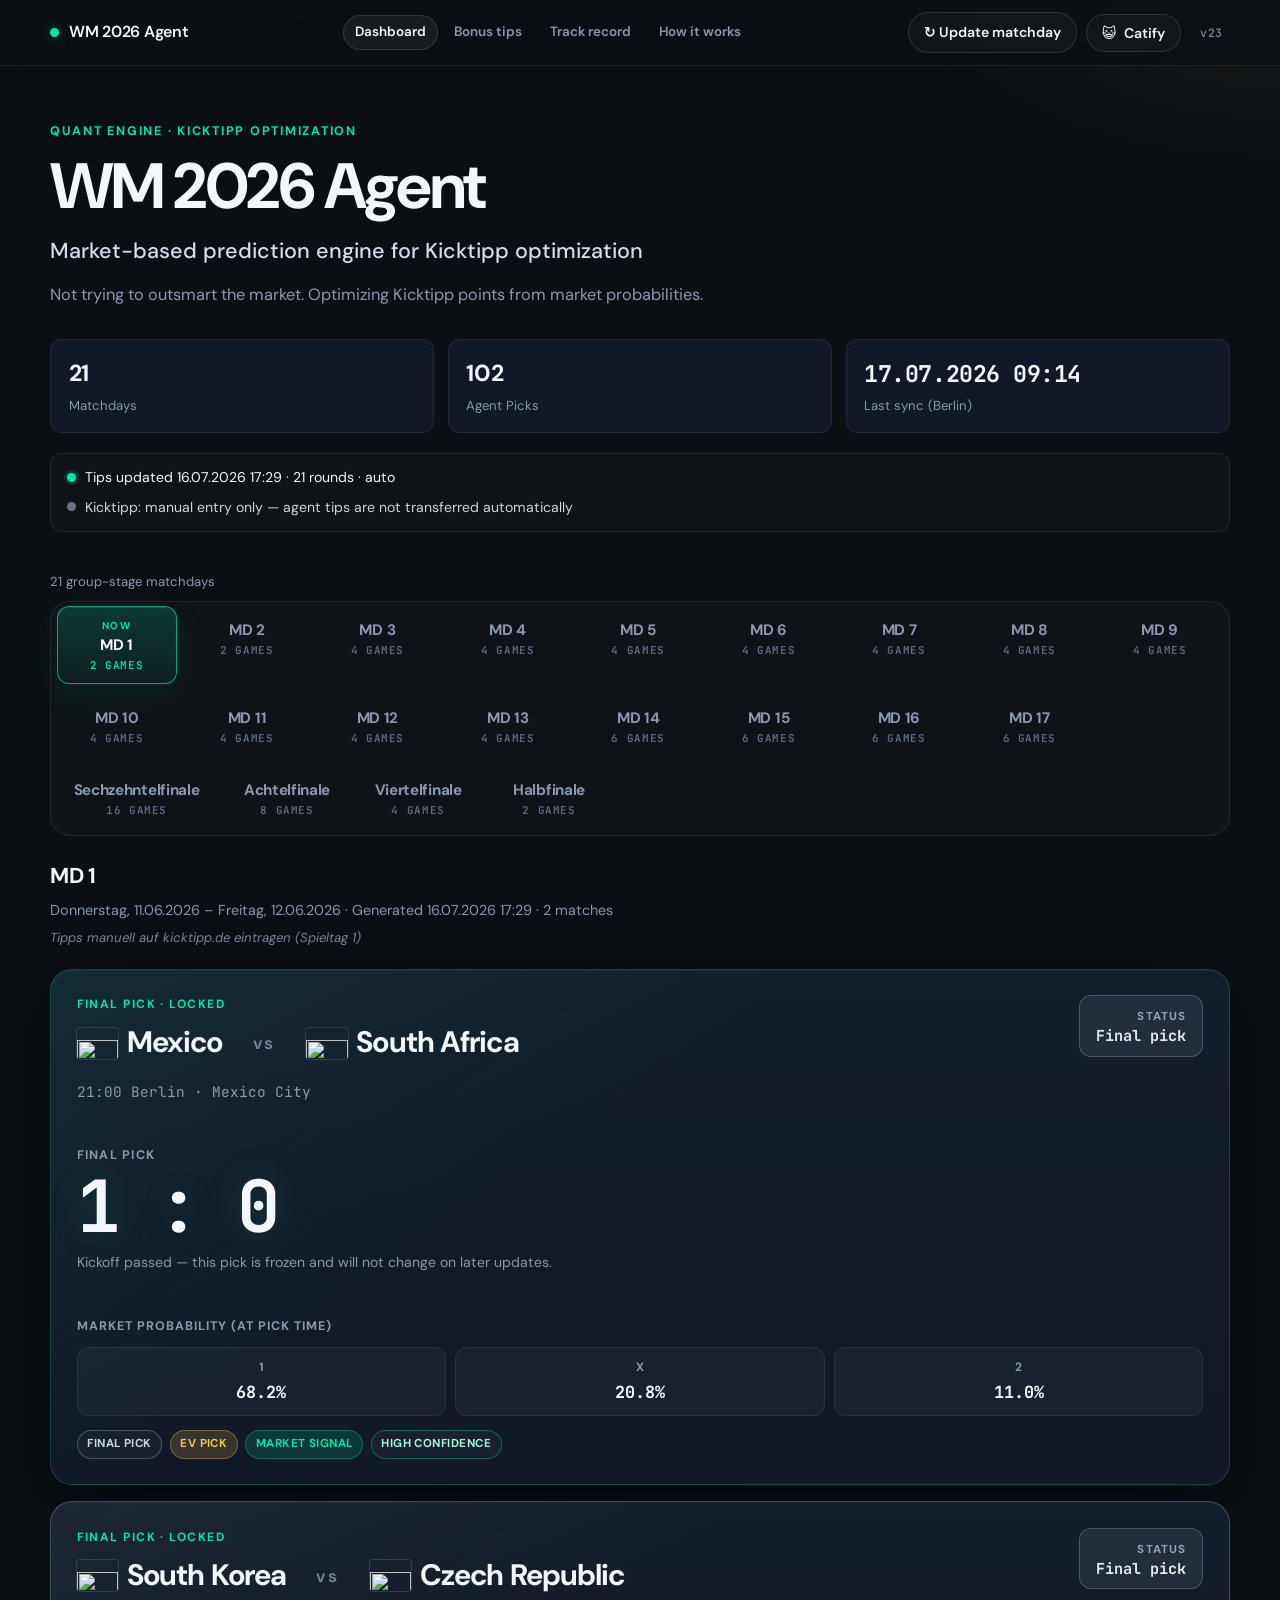
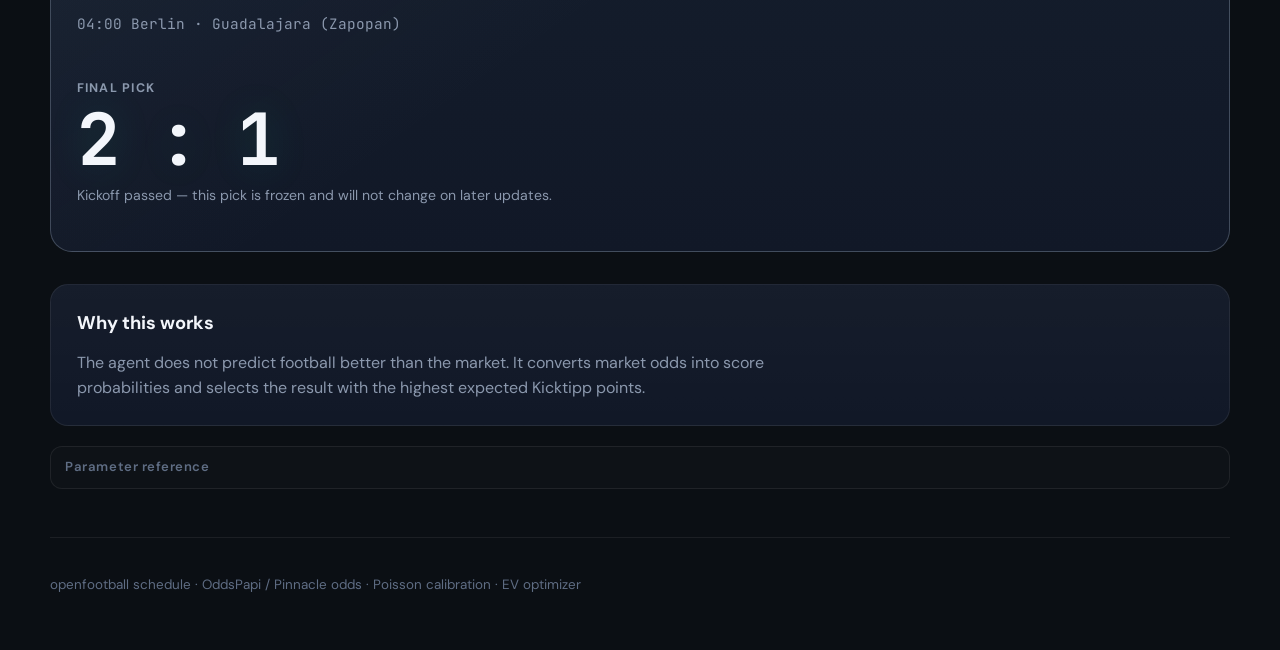
==== commit f5d4b212: "Update track record 17.07." ====
--- a/docs/index.html
+++ b/docs/index.html
@@ -84,7 +84,7 @@
           <span class="t-normal">Catify</span>
           <span class="t-cat" hidden>Un-Catify</span>
         </button>
-        <span class="site-version mono" title="Site build version">v22</span>
+        <span class="site-version mono" title="Site build version">v23</span>
       </div>
     </div>
   </header>
@@ -166,7 +166,7 @@
         </span>
       </div>
       <div class="hero-stat">
-        <span class="hero-stat-value mono">17.07.2026 01:56</span>
+        <span class="hero-stat-value mono">17.07.2026 09:14</span>
         <span class="hero-stat-label">
           <span class="t-normal">Last sync (Berlin)</span>
           <span class="t-cat" hidden>Last purr (Berlin)</span>
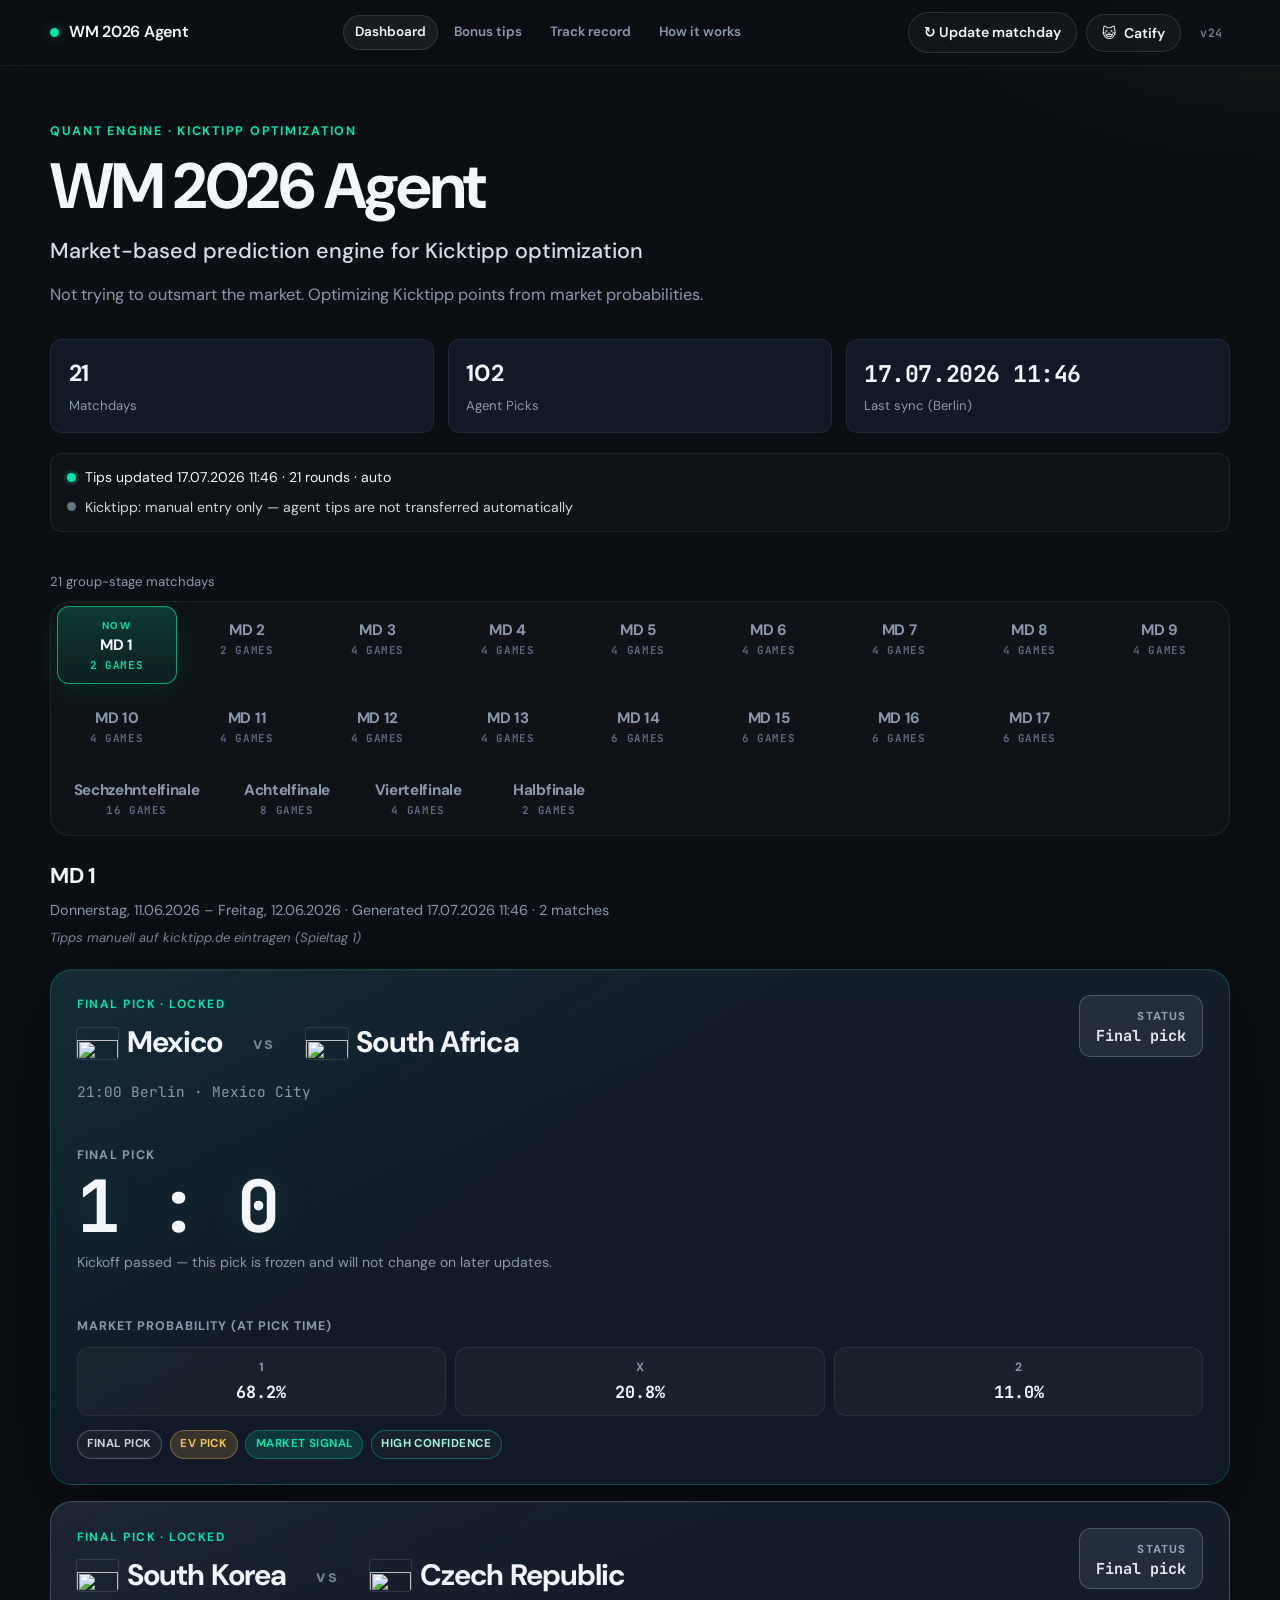
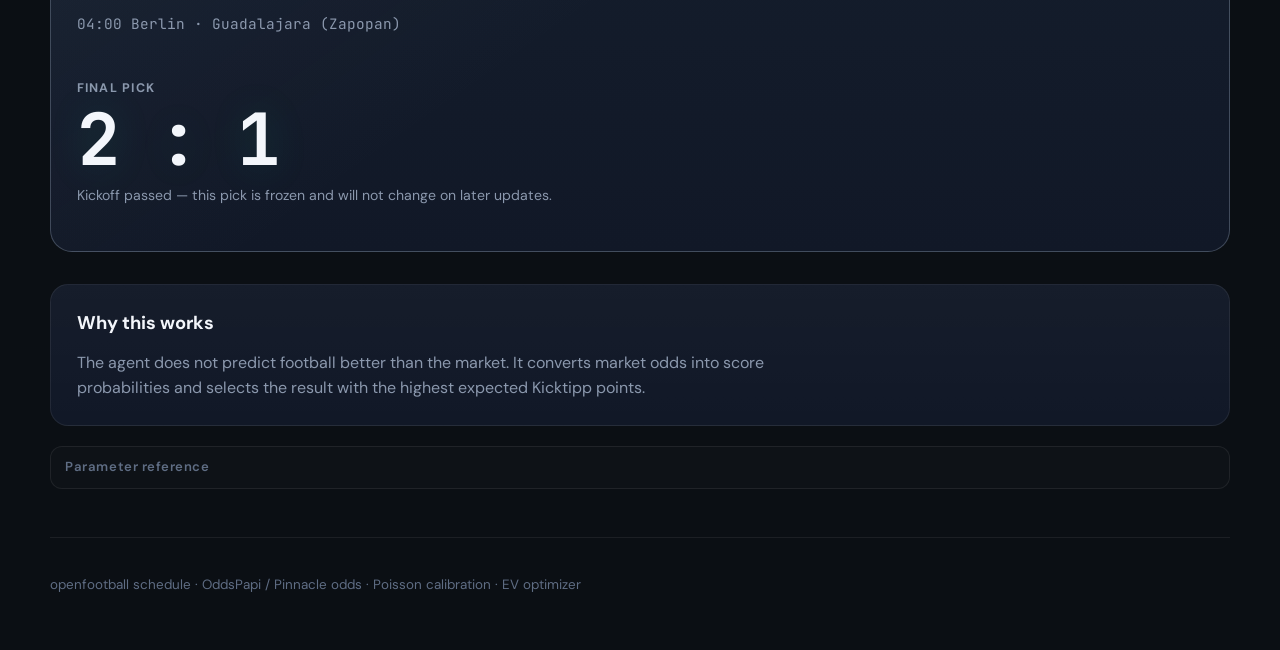
==== commit 5ce34db9: "Auto-update predictions 17.07." ====
--- a/docs/index.html
+++ b/docs/index.html
@@ -84,7 +84,7 @@
           <span class="t-normal">Catify</span>
           <span class="t-cat" hidden>Un-Catify</span>
         </button>
-        <span class="site-version mono" title="Site build version">v23</span>
+        <span class="site-version mono" title="Site build version">v24</span>
       </div>
     </div>
   </header>
@@ -166,7 +166,7 @@
         </span>
       </div>
       <div class="hero-stat">
-        <span class="hero-stat-value mono">17.07.2026 09:14</span>
+        <span class="hero-stat-value mono">17.07.2026 11:46</span>
         <span class="hero-stat-label">
           <span class="t-normal">Last sync (Berlin)</span>
           <span class="t-cat" hidden>Last purr (Berlin)</span>
@@ -179,7 +179,7 @@
       <div class="sync-status-item">
         <span class="sync-status-dot sync-status-dot-ok" aria-hidden="true"></span>
         <span class="t-normal">
-          Tips updated 16.07.2026 17:29
+          Tips updated 17.07.2026 11:46
           
           · 21 rounds
           
@@ -187,7 +187,7 @@
           · auto
           
         </span>
-        <span class="t-cat" hidden>Bowl refilled 16.07.2026 17:29</span>
+        <span class="t-cat" hidden>Bowl refilled 17.07.2026 11:46</span>
       </div>
       
       
@@ -570,8 +570,8 @@
         <div>
           <h2>MD 1</h2>
           <p class="day-meta">
-            <span class="t-normal">Donnerstag, 11.06.2026 – Freitag, 12.06.2026 · Generated 16.07.2026 17:29 · 2 matches</span>
-            <span class="t-cat" hidden>Donnerstag, 11.06.2026 – Freitag, 12.06.2026 · Purred 16.07.2026 17:29 · 2 window watches</span>
+            <span class="t-normal">Donnerstag, 11.06.2026 – Freitag, 12.06.2026 · Generated 17.07.2026 11:46 · 2 matches</span>
+            <span class="t-cat" hidden>Donnerstag, 11.06.2026 – Freitag, 12.06.2026 · Purred 17.07.2026 11:46 · 2 window watches</span>
           </p>
           
           <p class="day-kicktipp-hint day-kicktipp-hint-muted">
@@ -741,8 +741,8 @@
         <div>
           <h2>MD 2</h2>
           <p class="day-meta">
-            <span class="t-normal">Freitag, 12.06.2026 – Samstag, 13.06.2026 · Generated 16.07.2026 17:29 · 2 matches</span>
-            <span class="t-cat" hidden>Freitag, 12.06.2026 – Samstag, 13.06.2026 · Purred 16.07.2026 17:29 · 2 window watches</span>
+            <span class="t-normal">Freitag, 12.06.2026 – Samstag, 13.06.2026 · Generated 17.07.2026 11:46 · 2 matches</span>
+            <span class="t-cat" hidden>Freitag, 12.06.2026 – Samstag, 13.06.2026 · Purred 17.07.2026 11:46 · 2 window watches</span>
           </p>
           
           <p class="day-kicktipp-hint day-kicktipp-hint-muted">
@@ -950,8 +950,8 @@
         <div>
           <h2>MD 3</h2>
           <p class="day-meta">
-            <span class="t-normal">Samstag, 13.06.2026 – Sonntag, 14.06.2026 · Generated 16.07.2026 17:29 · 4 matches</span>
-            <span class="t-cat" hidden>Samstag, 13.06.2026 – Sonntag, 14.06.2026 · Purred 16.07.2026 17:29 · 4 window watches</span>
+            <span class="t-normal">Samstag, 13.06.2026 – Sonntag, 14.06.2026 · Generated 17.07.2026 11:46 · 4 matches</span>
+            <span class="t-cat" hidden>Samstag, 13.06.2026 – Sonntag, 14.06.2026 · Purred 17.07.2026 11:46 · 4 window watches</span>
           </p>
           
           <p class="day-kicktipp-hint day-kicktipp-hint-muted">
@@ -1347,8 +1347,8 @@
         <div>
           <h2>MD 4</h2>
           <p class="day-meta">
-            <span class="t-normal">Sonntag, 14.06.2026 – Montag, 15.06.2026 · Generated 16.07.2026 17:29 · 4 matches</span>
-            <span class="t-cat" hidden>Sonntag, 14.06.2026 – Montag, 15.06.2026 · Purred 16.07.2026 17:29 · 4 window watches</span>
+            <span class="t-normal">Sonntag, 14.06.2026 – Montag, 15.06.2026 · Generated 17.07.2026 11:46 · 4 matches</span>
+            <span class="t-cat" hidden>Sonntag, 14.06.2026 – Montag, 15.06.2026 · Purred 17.07.2026 11:46 · 4 window watches</span>
           </p>
           
           <p class="day-kicktipp-hint day-kicktipp-hint-muted">
@@ -1749,8 +1749,8 @@
         <div>
           <h2>MD 5</h2>
           <p class="day-meta">
-            <span class="t-normal">Montag, 15.06.2026 – Dienstag, 16.06.2026 · Generated 16.07.2026 17:29 · 4 matches</span>
-            <span class="t-cat" hidden>Montag, 15.06.2026 – Dienstag, 16.06.2026 · Purred 16.07.2026 17:29 · 4 window watches</span>
+            <span class="t-normal">Montag, 15.06.2026 – Dienstag, 16.06.2026 · Generated 17.07.2026 11:46 · 4 matches</span>
+            <span class="t-cat" hidden>Montag, 15.06.2026 – Dienstag, 16.06.2026 · Purred 17.07.2026 11:46 · 4 window watches</span>
           </p>
           
           <p class="day-kicktipp-hint day-kicktipp-hint-muted">
@@ -2156,8 +2156,8 @@
         <div>
           <h2>MD 6</h2>
           <p class="day-meta">
-            <span class="t-normal">Dienstag, 16.06.2026 – Mittwoch, 17.06.2026 · Generated 16.07.2026 17:29 · 4 matches</span>
-            <span class="t-cat" hidden>Dienstag, 16.06.2026 – Mittwoch, 17.06.2026 · Purred 16.07.2026 17:29 · 4 window watches</span>
+            <span class="t-normal">Dienstag, 16.06.2026 – Mittwoch, 17.06.2026 · Generated 17.07.2026 11:46 · 4 matches</span>
+            <span class="t-cat" hidden>Dienstag, 16.06.2026 – Mittwoch, 17.06.2026 · Purred 17.07.2026 11:46 · 4 window watches</span>
           </p>
           
           <p class="day-kicktipp-hint day-kicktipp-hint-muted">
@@ -2508,8 +2508,8 @@
         <div>
           <h2>MD 7</h2>
           <p class="day-meta">
-            <span class="t-normal">Mittwoch, 17.06.2026 – Donnerstag, 18.06.2026 · Generated 16.07.2026 17:29 · 4 matches</span>
-            <span class="t-cat" hidden>Mittwoch, 17.06.2026 – Donnerstag, 18.06.2026 · Purred 16.07.2026 17:29 · 4 window watches</span>
+            <span class="t-normal">Mittwoch, 17.06.2026 – Donnerstag, 18.06.2026 · Generated 17.07.2026 11:46 · 4 matches</span>
+            <span class="t-cat" hidden>Mittwoch, 17.06.2026 – Donnerstag, 18.06.2026 · Purred 17.07.2026 11:46 · 4 window watches</span>
           </p>
           
           <p class="day-kicktipp-hint day-kicktipp-hint-muted">
@@ -2905,8 +2905,8 @@
         <div>
           <h2>MD 8</h2>
           <p class="day-meta">
-            <span class="t-normal">Donnerstag, 18.06.2026 – Freitag, 19.06.2026 · Generated 16.07.2026 17:29 · 4 matches</span>
-            <span class="t-cat" hidden>Donnerstag, 18.06.2026 – Freitag, 19.06.2026 · Purred 16.07.2026 17:29 · 4 window watches</span>
+            <span class="t-normal">Donnerstag, 18.06.2026 – Freitag, 19.06.2026 · Generated 17.07.2026 11:46 · 4 matches</span>
+            <span class="t-cat" hidden>Donnerstag, 18.06.2026 – Freitag, 19.06.2026 · Purred 17.07.2026 11:46 · 4 window watches</span>
           </p>
           
           <p class="day-kicktipp-hint day-kicktipp-hint-muted">
@@ -3302,8 +3302,8 @@
         <div>
           <h2>MD 9</h2>
           <p class="day-meta">
-            <span class="t-normal">Freitag, 19.06.2026 – Samstag, 20.06.2026 · Generated 16.07.2026 17:29 · 4 matches</span>
-            <span class="t-cat" hidden>Freitag, 19.06.2026 – Samstag, 20.06.2026 · Purred 16.07.2026 17:29 · 4 window watches</span>
+            <span class="t-normal">Freitag, 19.06.2026 – Samstag, 20.06.2026 · Generated 17.07.2026 11:46 · 4 matches</span>
+            <span class="t-cat" hidden>Freitag, 19.06.2026 – Samstag, 20.06.2026 · Purred 17.07.2026 11:46 · 4 window watches</span>
           </p>
           
           <p class="day-kicktipp-hint day-kicktipp-hint-muted">
@@ -3704,8 +3704,8 @@
         <div>
           <h2>MD 10</h2>
           <p class="day-meta">
-            <span class="t-normal">Samstag, 20.06.2026 – Sonntag, 21.06.2026 · Generated 16.07.2026 17:29 · 4 matches</span>
-            <span class="t-cat" hidden>Samstag, 20.06.2026 – Sonntag, 21.06.2026 · Purred 16.07.2026 17:29 · 4 window watches</span>
+            <span class="t-normal">Samstag, 20.06.2026 – Sonntag, 21.06.2026 · Generated 17.07.2026 11:46 · 4 matches</span>
+            <span class="t-cat" hidden>Samstag, 20.06.2026 – Sonntag, 21.06.2026 · Purred 17.07.2026 11:46 · 4 window watches</span>
           </p>
           
           <p class="day-kicktipp-hint day-kicktipp-hint-muted">
@@ -4101,8 +4101,8 @@
         <div>
           <h2>MD 11</h2>
           <p class="day-meta">
-            <span class="t-normal">Sonntag, 21.06.2026 – Montag, 22.06.2026 · Generated 16.07.2026 17:29 · 4 matches</span>
-            <span class="t-cat" hidden>Sonntag, 21.06.2026 – Montag, 22.06.2026 · Purred 16.07.2026 17:29 · 4 window watches</span>
+            <span class="t-normal">Sonntag, 21.06.2026 – Montag, 22.06.2026 · Generated 17.07.2026 11:46 · 4 matches</span>
+            <span class="t-cat" hidden>Sonntag, 21.06.2026 – Montag, 22.06.2026 · Purred 17.07.2026 11:46 · 4 window watches</span>
           </p>
           
           <p class="day-kicktipp-hint day-kicktipp-hint-muted">
@@ -4503,8 +4503,8 @@
         <div>
           <h2>MD 12</h2>
           <p class="day-meta">
-            <span class="t-normal">Montag, 22.06.2026 – Dienstag, 23.06.2026 · Generated 16.07.2026 17:29 · 4 matches</span>
-            <span class="t-cat" hidden>Montag, 22.06.2026 – Dienstag, 23.06.2026 · Purred 16.07.2026 17:29 · 4 window watches</span>
+            <span class="t-normal">Montag, 22.06.2026 – Dienstag, 23.06.2026 · Generated 17.07.2026 11:46 · 4 matches</span>
+            <span class="t-cat" hidden>Montag, 22.06.2026 – Dienstag, 23.06.2026 · Purred 17.07.2026 11:46 · 4 window watches</span>
           </p>
           
           <p class="day-kicktipp-hint day-kicktipp-hint-muted">
@@ -4905,8 +4905,8 @@
         <div>
           <h2>MD 13</h2>
           <p class="day-meta">
-            <span class="t-normal">Dienstag, 23.06.2026 – Mittwoch, 24.06.2026 · Generated 16.07.2026 17:29 · 4 matches</span>
-            <span class="t-cat" hidden>Dienstag, 23.06.2026 – Mittwoch, 24.06.2026 · Purred 16.07.2026 17:29 · 4 window watches</span>
+            <span class="t-normal">Dienstag, 23.06.2026 – Mittwoch, 24.06.2026 · Generated 17.07.2026 11:46 · 4 matches</span>
+            <span class="t-cat" hidden>Dienstag, 23.06.2026 – Mittwoch, 24.06.2026 · Purred 17.07.2026 11:46 · 4 window watches</span>
           </p>
           
           <p class="day-kicktipp-hint day-kicktipp-hint-muted">
@@ -5307,8 +5307,8 @@
         <div>
           <h2>MD 14</h2>
           <p class="day-meta">
-            <span class="t-normal">Mittwoch, 24.06.2026 – Donnerstag, 25.06.2026 · Generated 16.07.2026 17:29 · 6 matches</span>
-            <span class="t-cat" hidden>Mittwoch, 24.06.2026 – Donnerstag, 25.06.2026 · Purred 16.07.2026 17:29 · 6 window watches</span>
+            <span class="t-normal">Mittwoch, 24.06.2026 – Donnerstag, 25.06.2026 · Generated 17.07.2026 11:46 · 6 matches</span>
+            <span class="t-cat" hidden>Mittwoch, 24.06.2026 – Donnerstag, 25.06.2026 · Purred 17.07.2026 11:46 · 6 window watches</span>
           </p>
           
           <p class="day-kicktipp-hint day-kicktipp-hint-muted">
@@ -5887,8 +5887,8 @@
         <div>
           <h2>MD 15</h2>
           <p class="day-meta">
-            <span class="t-normal">Donnerstag, 25.06.2026 – Freitag, 26.06.2026 · Generated 16.07.2026 17:29 · 6 matches</span>
-            <span class="t-cat" hidden>Donnerstag, 25.06.2026 – Freitag, 26.06.2026 · Purred 16.07.2026 17:29 · 6 window watches</span>
+            <span class="t-normal">Donnerstag, 25.06.2026 – Freitag, 26.06.2026 · Generated 17.07.2026 11:46 · 6 matches</span>
+            <span class="t-cat" hidden>Donnerstag, 25.06.2026 – Freitag, 26.06.2026 · Purred 17.07.2026 11:46 · 6 window watches</span>
           </p>
           
           <p class="day-kicktipp-hint day-kicktipp-hint-muted">
@@ -6482,8 +6482,8 @@
         <div>
           <h2>MD 16</h2>
           <p class="day-meta">
-            <span class="t-normal">Freitag, 26.06.2026 – Samstag, 27.06.2026 · Generated 16.07.2026 17:29 · 6 matches</span>
-            <span class="t-cat" hidden>Freitag, 26.06.2026 – Samstag, 27.06.2026 · Purred 16.07.2026 17:29 · 6 window watches</span>
+            <span class="t-normal">Freitag, 26.06.2026 – Samstag, 27.06.2026 · Generated 17.07.2026 11:46 · 6 matches</span>
+            <span class="t-cat" hidden>Freitag, 26.06.2026 – Samstag, 27.06.2026 · Purred 17.07.2026 11:46 · 6 window watches</span>
           </p>
           
           <p class="day-kicktipp-hint day-kicktipp-hint-muted">
@@ -7092,8 +7092,8 @@
         <div>
           <h2>MD 17</h2>
           <p class="day-meta">
-            <span class="t-normal">Samstag, 27.06.2026 – Sonntag, 28.06.2026 · Generated 16.07.2026 17:29 · 6 matches</span>
-            <span class="t-cat" hidden>Samstag, 27.06.2026 – Sonntag, 28.06.2026 · Purred 16.07.2026 17:29 · 6 window watches</span>
+            <span class="t-normal">Samstag, 27.06.2026 – Sonntag, 28.06.2026 · Generated 17.07.2026 11:46 · 6 matches</span>
+            <span class="t-cat" hidden>Samstag, 27.06.2026 – Sonntag, 28.06.2026 · Purred 17.07.2026 11:46 · 6 window watches</span>
           </p>
           
           <p class="day-kicktipp-hint day-kicktipp-hint-muted">
@@ -7682,8 +7682,8 @@
         <div>
           <h2>Sechzehntelfinale</h2>
           <p class="day-meta">
-            <span class="t-normal">Sonntag, 28.06.2026 – Samstag, 04.07.2026 · Generated 16.07.2026 17:29 · 16 matches</span>
-            <span class="t-cat" hidden>Sonntag, 28.06.2026 – Samstag, 04.07.2026 · Purred 16.07.2026 17:29 · 16 window watches</span>
+            <span class="t-normal">Sonntag, 28.06.2026 – Samstag, 04.07.2026 · Generated 17.07.2026 11:46 · 16 matches</span>
+            <span class="t-cat" hidden>Sonntag, 28.06.2026 – Samstag, 04.07.2026 · Purred 17.07.2026 11:46 · 16 window watches</span>
           </p>
           
         </div>
@@ -9197,8 +9197,8 @@
         <div>
           <h2>Achtelfinale</h2>
           <p class="day-meta">
-            <span class="t-normal">Samstag, 04.07.2026 – Dienstag, 07.07.2026 · Generated 16.07.2026 17:29 · 8 matches</span>
-            <span class="t-cat" hidden>Samstag, 04.07.2026 – Dienstag, 07.07.2026 · Purred 16.07.2026 17:29 · 8 window watches</span>
+            <span class="t-normal">Samstag, 04.07.2026 – Dienstag, 07.07.2026 · Generated 17.07.2026 11:46 · 8 matches</span>
+            <span class="t-cat" hidden>Samstag, 04.07.2026 – Dienstag, 07.07.2026 · Purred 17.07.2026 11:46 · 8 window watches</span>
           </p>
           
         </div>
@@ -9860,8 +9860,8 @@
         <div>
           <h2>Viertelfinale</h2>
           <p class="day-meta">
-            <span class="t-normal">Donnerstag, 09.07.2026 – Sonntag, 12.07.2026 · Generated 16.07.2026 17:29 · 4 matches</span>
-            <span class="t-cat" hidden>Donnerstag, 09.07.2026 – Sonntag, 12.07.2026 · Purred 16.07.2026 17:29 · 4 window watches</span>
+            <span class="t-normal">Donnerstag, 09.07.2026 – Sonntag, 12.07.2026 · Generated 17.07.2026 11:46 · 4 matches</span>
+            <span class="t-cat" hidden>Donnerstag, 09.07.2026 – Sonntag, 12.07.2026 · Purred 17.07.2026 11:46 · 4 window watches</span>
           </p>
           
         </div>
@@ -10262,8 +10262,8 @@
         <div>
           <h2>Halbfinale</h2>
           <p class="day-meta">
-            <span class="t-normal">Dienstag, 14.07.2026 – Mittwoch, 15.07.2026 · Generated 16.07.2026 17:29 · 2 matches</span>
-            <span class="t-cat" hidden>Dienstag, 14.07.2026 – Mittwoch, 15.07.2026 · Purred 16.07.2026 17:29 · 2 window watches</span>
+            <span class="t-normal">Dienstag, 14.07.2026 – Mittwoch, 15.07.2026 · Generated 17.07.2026 11:46 · 2 matches</span>
+            <span class="t-cat" hidden>Dienstag, 14.07.2026 – Mittwoch, 15.07.2026 · Purred 17.07.2026 11:46 · 2 window watches</span>
           </p>
           
         </div>
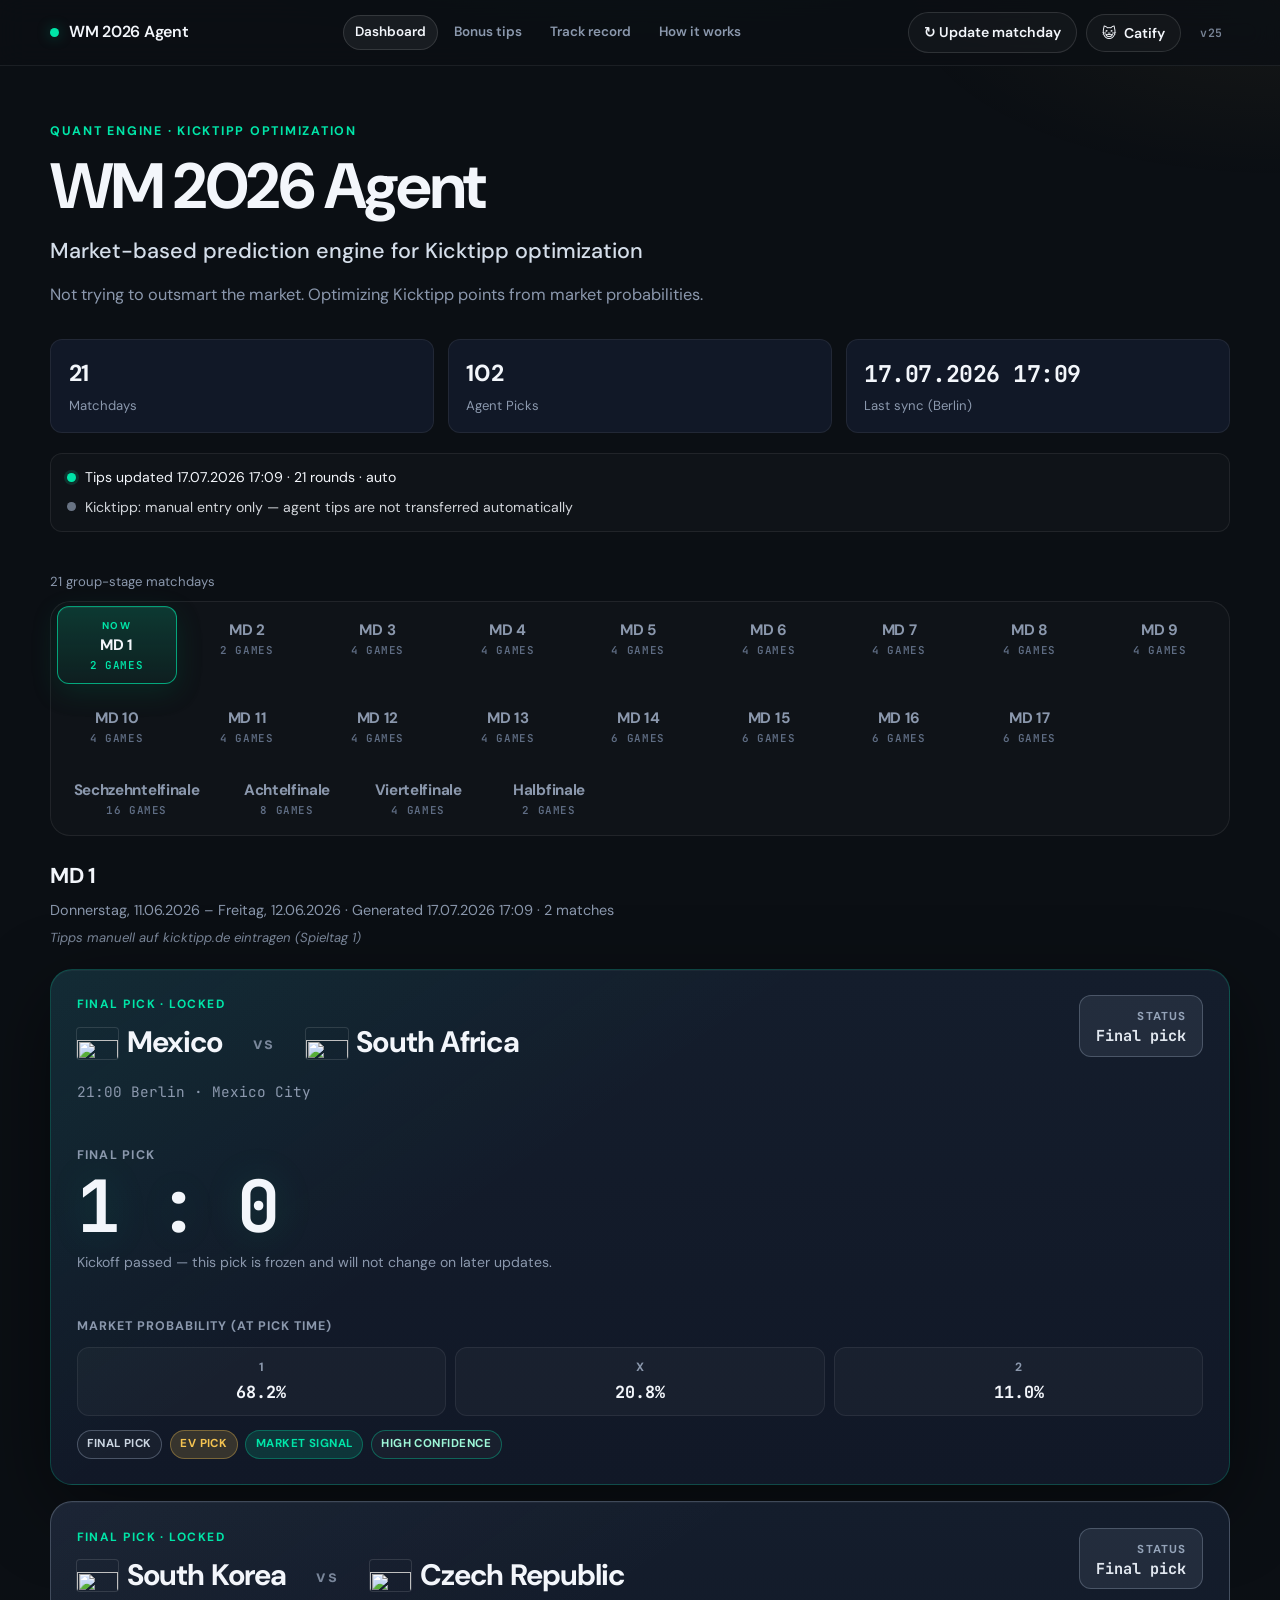
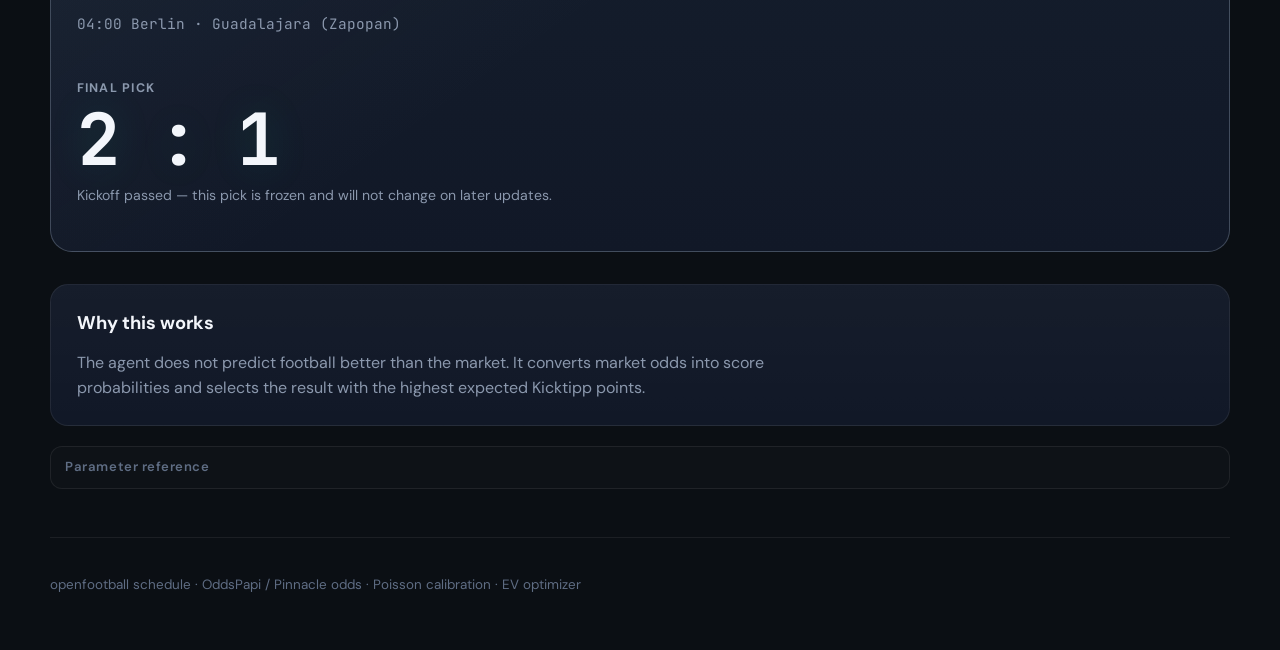
==== commit 08a21a9b: "Auto-update predictions 17.07." ====
--- a/docs/index.html
+++ b/docs/index.html
@@ -84,7 +84,7 @@
           <span class="t-normal">Catify</span>
           <span class="t-cat" hidden>Un-Catify</span>
         </button>
-        <span class="site-version mono" title="Site build version">v24</span>
+        <span class="site-version mono" title="Site build version">v25</span>
       </div>
     </div>
   </header>
@@ -166,7 +166,7 @@
         </span>
       </div>
       <div class="hero-stat">
-        <span class="hero-stat-value mono">17.07.2026 11:46</span>
+        <span class="hero-stat-value mono">17.07.2026 17:09</span>
         <span class="hero-stat-label">
           <span class="t-normal">Last sync (Berlin)</span>
           <span class="t-cat" hidden>Last purr (Berlin)</span>
@@ -179,7 +179,7 @@
       <div class="sync-status-item">
         <span class="sync-status-dot sync-status-dot-ok" aria-hidden="true"></span>
         <span class="t-normal">
-          Tips updated 17.07.2026 11:46
+          Tips updated 17.07.2026 17:09
           
           · 21 rounds
           
@@ -187,7 +187,7 @@
           · auto
           
         </span>
-        <span class="t-cat" hidden>Bowl refilled 17.07.2026 11:46</span>
+        <span class="t-cat" hidden>Bowl refilled 17.07.2026 17:09</span>
       </div>
       
       
@@ -570,8 +570,8 @@
         <div>
           <h2>MD 1</h2>
           <p class="day-meta">
-            <span class="t-normal">Donnerstag, 11.06.2026 – Freitag, 12.06.2026 · Generated 17.07.2026 11:46 · 2 matches</span>
-            <span class="t-cat" hidden>Donnerstag, 11.06.2026 – Freitag, 12.06.2026 · Purred 17.07.2026 11:46 · 2 window watches</span>
+            <span class="t-normal">Donnerstag, 11.06.2026 – Freitag, 12.06.2026 · Generated 17.07.2026 17:09 · 2 matches</span>
+            <span class="t-cat" hidden>Donnerstag, 11.06.2026 – Freitag, 12.06.2026 · Purred 17.07.2026 17:09 · 2 window watches</span>
           </p>
           
           <p class="day-kicktipp-hint day-kicktipp-hint-muted">
@@ -741,8 +741,8 @@
         <div>
           <h2>MD 2</h2>
           <p class="day-meta">
-            <span class="t-normal">Freitag, 12.06.2026 – Samstag, 13.06.2026 · Generated 17.07.2026 11:46 · 2 matches</span>
-            <span class="t-cat" hidden>Freitag, 12.06.2026 – Samstag, 13.06.2026 · Purred 17.07.2026 11:46 · 2 window watches</span>
+            <span class="t-normal">Freitag, 12.06.2026 – Samstag, 13.06.2026 · Generated 17.07.2026 17:09 · 2 matches</span>
+            <span class="t-cat" hidden>Freitag, 12.06.2026 – Samstag, 13.06.2026 · Purred 17.07.2026 17:09 · 2 window watches</span>
           </p>
           
           <p class="day-kicktipp-hint day-kicktipp-hint-muted">
@@ -950,8 +950,8 @@
         <div>
           <h2>MD 3</h2>
           <p class="day-meta">
-            <span class="t-normal">Samstag, 13.06.2026 – Sonntag, 14.06.2026 · Generated 17.07.2026 11:46 · 4 matches</span>
-            <span class="t-cat" hidden>Samstag, 13.06.2026 – Sonntag, 14.06.2026 · Purred 17.07.2026 11:46 · 4 window watches</span>
+            <span class="t-normal">Samstag, 13.06.2026 – Sonntag, 14.06.2026 · Generated 17.07.2026 17:09 · 4 matches</span>
+            <span class="t-cat" hidden>Samstag, 13.06.2026 – Sonntag, 14.06.2026 · Purred 17.07.2026 17:09 · 4 window watches</span>
           </p>
           
           <p class="day-kicktipp-hint day-kicktipp-hint-muted">
@@ -1347,8 +1347,8 @@
         <div>
           <h2>MD 4</h2>
           <p class="day-meta">
-            <span class="t-normal">Sonntag, 14.06.2026 – Montag, 15.06.2026 · Generated 17.07.2026 11:46 · 4 matches</span>
-            <span class="t-cat" hidden>Sonntag, 14.06.2026 – Montag, 15.06.2026 · Purred 17.07.2026 11:46 · 4 window watches</span>
+            <span class="t-normal">Sonntag, 14.06.2026 – Montag, 15.06.2026 · Generated 17.07.2026 17:09 · 4 matches</span>
+            <span class="t-cat" hidden>Sonntag, 14.06.2026 – Montag, 15.06.2026 · Purred 17.07.2026 17:09 · 4 window watches</span>
           </p>
           
           <p class="day-kicktipp-hint day-kicktipp-hint-muted">
@@ -1749,8 +1749,8 @@
         <div>
           <h2>MD 5</h2>
           <p class="day-meta">
-            <span class="t-normal">Montag, 15.06.2026 – Dienstag, 16.06.2026 · Generated 17.07.2026 11:46 · 4 matches</span>
-            <span class="t-cat" hidden>Montag, 15.06.2026 – Dienstag, 16.06.2026 · Purred 17.07.2026 11:46 · 4 window watches</span>
+            <span class="t-normal">Montag, 15.06.2026 – Dienstag, 16.06.2026 · Generated 17.07.2026 17:09 · 4 matches</span>
+            <span class="t-cat" hidden>Montag, 15.06.2026 – Dienstag, 16.06.2026 · Purred 17.07.2026 17:09 · 4 window watches</span>
           </p>
           
           <p class="day-kicktipp-hint day-kicktipp-hint-muted">
@@ -2156,8 +2156,8 @@
         <div>
           <h2>MD 6</h2>
           <p class="day-meta">
-            <span class="t-normal">Dienstag, 16.06.2026 – Mittwoch, 17.06.2026 · Generated 17.07.2026 11:46 · 4 matches</span>
-            <span class="t-cat" hidden>Dienstag, 16.06.2026 – Mittwoch, 17.06.2026 · Purred 17.07.2026 11:46 · 4 window watches</span>
+            <span class="t-normal">Dienstag, 16.06.2026 – Mittwoch, 17.06.2026 · Generated 17.07.2026 17:09 · 4 matches</span>
+            <span class="t-cat" hidden>Dienstag, 16.06.2026 – Mittwoch, 17.06.2026 · Purred 17.07.2026 17:09 · 4 window watches</span>
           </p>
           
           <p class="day-kicktipp-hint day-kicktipp-hint-muted">
@@ -2508,8 +2508,8 @@
         <div>
           <h2>MD 7</h2>
           <p class="day-meta">
-            <span class="t-normal">Mittwoch, 17.06.2026 – Donnerstag, 18.06.2026 · Generated 17.07.2026 11:46 · 4 matches</span>
-            <span class="t-cat" hidden>Mittwoch, 17.06.2026 – Donnerstag, 18.06.2026 · Purred 17.07.2026 11:46 · 4 window watches</span>
+            <span class="t-normal">Mittwoch, 17.06.2026 – Donnerstag, 18.06.2026 · Generated 17.07.2026 17:09 · 4 matches</span>
+            <span class="t-cat" hidden>Mittwoch, 17.06.2026 – Donnerstag, 18.06.2026 · Purred 17.07.2026 17:09 · 4 window watches</span>
           </p>
           
           <p class="day-kicktipp-hint day-kicktipp-hint-muted">
@@ -2905,8 +2905,8 @@
         <div>
           <h2>MD 8</h2>
           <p class="day-meta">
-            <span class="t-normal">Donnerstag, 18.06.2026 – Freitag, 19.06.2026 · Generated 17.07.2026 11:46 · 4 matches</span>
-            <span class="t-cat" hidden>Donnerstag, 18.06.2026 – Freitag, 19.06.2026 · Purred 17.07.2026 11:46 · 4 window watches</span>
+            <span class="t-normal">Donnerstag, 18.06.2026 – Freitag, 19.06.2026 · Generated 17.07.2026 17:09 · 4 matches</span>
+            <span class="t-cat" hidden>Donnerstag, 18.06.2026 – Freitag, 19.06.2026 · Purred 17.07.2026 17:09 · 4 window watches</span>
           </p>
           
           <p class="day-kicktipp-hint day-kicktipp-hint-muted">
@@ -3302,8 +3302,8 @@
         <div>
           <h2>MD 9</h2>
           <p class="day-meta">
-            <span class="t-normal">Freitag, 19.06.2026 – Samstag, 20.06.2026 · Generated 17.07.2026 11:46 · 4 matches</span>
-            <span class="t-cat" hidden>Freitag, 19.06.2026 – Samstag, 20.06.2026 · Purred 17.07.2026 11:46 · 4 window watches</span>
+            <span class="t-normal">Freitag, 19.06.2026 – Samstag, 20.06.2026 · Generated 17.07.2026 17:09 · 4 matches</span>
+            <span class="t-cat" hidden>Freitag, 19.06.2026 – Samstag, 20.06.2026 · Purred 17.07.2026 17:09 · 4 window watches</span>
           </p>
           
           <p class="day-kicktipp-hint day-kicktipp-hint-muted">
@@ -3704,8 +3704,8 @@
         <div>
           <h2>MD 10</h2>
           <p class="day-meta">
-            <span class="t-normal">Samstag, 20.06.2026 – Sonntag, 21.06.2026 · Generated 17.07.2026 11:46 · 4 matches</span>
-            <span class="t-cat" hidden>Samstag, 20.06.2026 – Sonntag, 21.06.2026 · Purred 17.07.2026 11:46 · 4 window watches</span>
+            <span class="t-normal">Samstag, 20.06.2026 – Sonntag, 21.06.2026 · Generated 17.07.2026 17:09 · 4 matches</span>
+            <span class="t-cat" hidden>Samstag, 20.06.2026 – Sonntag, 21.06.2026 · Purred 17.07.2026 17:09 · 4 window watches</span>
           </p>
           
           <p class="day-kicktipp-hint day-kicktipp-hint-muted">
@@ -4101,8 +4101,8 @@
         <div>
           <h2>MD 11</h2>
           <p class="day-meta">
-            <span class="t-normal">Sonntag, 21.06.2026 – Montag, 22.06.2026 · Generated 17.07.2026 11:46 · 4 matches</span>
-            <span class="t-cat" hidden>Sonntag, 21.06.2026 – Montag, 22.06.2026 · Purred 17.07.2026 11:46 · 4 window watches</span>
+            <span class="t-normal">Sonntag, 21.06.2026 – Montag, 22.06.2026 · Generated 17.07.2026 17:09 · 4 matches</span>
+            <span class="t-cat" hidden>Sonntag, 21.06.2026 – Montag, 22.06.2026 · Purred 17.07.2026 17:09 · 4 window watches</span>
           </p>
           
           <p class="day-kicktipp-hint day-kicktipp-hint-muted">
@@ -4503,8 +4503,8 @@
         <div>
           <h2>MD 12</h2>
           <p class="day-meta">
-            <span class="t-normal">Montag, 22.06.2026 – Dienstag, 23.06.2026 · Generated 17.07.2026 11:46 · 4 matches</span>
-            <span class="t-cat" hidden>Montag, 22.06.2026 – Dienstag, 23.06.2026 · Purred 17.07.2026 11:46 · 4 window watches</span>
+            <span class="t-normal">Montag, 22.06.2026 – Dienstag, 23.06.2026 · Generated 17.07.2026 17:09 · 4 matches</span>
+            <span class="t-cat" hidden>Montag, 22.06.2026 – Dienstag, 23.06.2026 · Purred 17.07.2026 17:09 · 4 window watches</span>
           </p>
           
           <p class="day-kicktipp-hint day-kicktipp-hint-muted">
@@ -4905,8 +4905,8 @@
         <div>
           <h2>MD 13</h2>
           <p class="day-meta">
-            <span class="t-normal">Dienstag, 23.06.2026 – Mittwoch, 24.06.2026 · Generated 17.07.2026 11:46 · 4 matches</span>
-            <span class="t-cat" hidden>Dienstag, 23.06.2026 – Mittwoch, 24.06.2026 · Purred 17.07.2026 11:46 · 4 window watches</span>
+            <span class="t-normal">Dienstag, 23.06.2026 – Mittwoch, 24.06.2026 · Generated 17.07.2026 17:09 · 4 matches</span>
+            <span class="t-cat" hidden>Dienstag, 23.06.2026 – Mittwoch, 24.06.2026 · Purred 17.07.2026 17:09 · 4 window watches</span>
           </p>
           
           <p class="day-kicktipp-hint day-kicktipp-hint-muted">
@@ -5307,8 +5307,8 @@
         <div>
           <h2>MD 14</h2>
           <p class="day-meta">
-            <span class="t-normal">Mittwoch, 24.06.2026 – Donnerstag, 25.06.2026 · Generated 17.07.2026 11:46 · 6 matches</span>
-            <span class="t-cat" hidden>Mittwoch, 24.06.2026 – Donnerstag, 25.06.2026 · Purred 17.07.2026 11:46 · 6 window watches</span>
+            <span class="t-normal">Mittwoch, 24.06.2026 – Donnerstag, 25.06.2026 · Generated 17.07.2026 17:09 · 6 matches</span>
+            <span class="t-cat" hidden>Mittwoch, 24.06.2026 – Donnerstag, 25.06.2026 · Purred 17.07.2026 17:09 · 6 window watches</span>
           </p>
           
           <p class="day-kicktipp-hint day-kicktipp-hint-muted">
@@ -5887,8 +5887,8 @@
         <div>
           <h2>MD 15</h2>
           <p class="day-meta">
-            <span class="t-normal">Donnerstag, 25.06.2026 – Freitag, 26.06.2026 · Generated 17.07.2026 11:46 · 6 matches</span>
-            <span class="t-cat" hidden>Donnerstag, 25.06.2026 – Freitag, 26.06.2026 · Purred 17.07.2026 11:46 · 6 window watches</span>
+            <span class="t-normal">Donnerstag, 25.06.2026 – Freitag, 26.06.2026 · Generated 17.07.2026 17:09 · 6 matches</span>
+            <span class="t-cat" hidden>Donnerstag, 25.06.2026 – Freitag, 26.06.2026 · Purred 17.07.2026 17:09 · 6 window watches</span>
           </p>
           
           <p class="day-kicktipp-hint day-kicktipp-hint-muted">
@@ -6482,8 +6482,8 @@
         <div>
           <h2>MD 16</h2>
           <p class="day-meta">
-            <span class="t-normal">Freitag, 26.06.2026 – Samstag, 27.06.2026 · Generated 17.07.2026 11:46 · 6 matches</span>
-            <span class="t-cat" hidden>Freitag, 26.06.2026 – Samstag, 27.06.2026 · Purred 17.07.2026 11:46 · 6 window watches</span>
+            <span class="t-normal">Freitag, 26.06.2026 – Samstag, 27.06.2026 · Generated 17.07.2026 17:09 · 6 matches</span>
+            <span class="t-cat" hidden>Freitag, 26.06.2026 – Samstag, 27.06.2026 · Purred 17.07.2026 17:09 · 6 window watches</span>
           </p>
           
           <p class="day-kicktipp-hint day-kicktipp-hint-muted">
@@ -7092,8 +7092,8 @@
         <div>
           <h2>MD 17</h2>
           <p class="day-meta">
-            <span class="t-normal">Samstag, 27.06.2026 – Sonntag, 28.06.2026 · Generated 17.07.2026 11:46 · 6 matches</span>
-            <span class="t-cat" hidden>Samstag, 27.06.2026 – Sonntag, 28.06.2026 · Purred 17.07.2026 11:46 · 6 window watches</span>
+            <span class="t-normal">Samstag, 27.06.2026 – Sonntag, 28.06.2026 · Generated 17.07.2026 17:09 · 6 matches</span>
+            <span class="t-cat" hidden>Samstag, 27.06.2026 – Sonntag, 28.06.2026 · Purred 17.07.2026 17:09 · 6 window watches</span>
           </p>
           
           <p class="day-kicktipp-hint day-kicktipp-hint-muted">
@@ -7682,8 +7682,8 @@
         <div>
           <h2>Sechzehntelfinale</h2>
           <p class="day-meta">
-            <span class="t-normal">Sonntag, 28.06.2026 – Samstag, 04.07.2026 · Generated 17.07.2026 11:46 · 16 matches</span>
-            <span class="t-cat" hidden>Sonntag, 28.06.2026 – Samstag, 04.07.2026 · Purred 17.07.2026 11:46 · 16 window watches</span>
+            <span class="t-normal">Sonntag, 28.06.2026 – Samstag, 04.07.2026 · Generated 17.07.2026 17:09 · 16 matches</span>
+            <span class="t-cat" hidden>Sonntag, 28.06.2026 – Samstag, 04.07.2026 · Purred 17.07.2026 17:09 · 16 window watches</span>
           </p>
           
         </div>
@@ -9197,8 +9197,8 @@
         <div>
           <h2>Achtelfinale</h2>
           <p class="day-meta">
-            <span class="t-normal">Samstag, 04.07.2026 – Dienstag, 07.07.2026 · Generated 17.07.2026 11:46 · 8 matches</span>
-            <span class="t-cat" hidden>Samstag, 04.07.2026 – Dienstag, 07.07.2026 · Purred 17.07.2026 11:46 · 8 window watches</span>
+            <span class="t-normal">Samstag, 04.07.2026 – Dienstag, 07.07.2026 · Generated 17.07.2026 17:09 · 8 matches</span>
+            <span class="t-cat" hidden>Samstag, 04.07.2026 – Dienstag, 07.07.2026 · Purred 17.07.2026 17:09 · 8 window watches</span>
           </p>
           
         </div>
@@ -9860,8 +9860,8 @@
         <div>
           <h2>Viertelfinale</h2>
           <p class="day-meta">
-            <span class="t-normal">Donnerstag, 09.07.2026 – Sonntag, 12.07.2026 · Generated 17.07.2026 11:46 · 4 matches</span>
-            <span class="t-cat" hidden>Donnerstag, 09.07.2026 – Sonntag, 12.07.2026 · Purred 17.07.2026 11:46 · 4 window watches</span>
+            <span class="t-normal">Donnerstag, 09.07.2026 – Sonntag, 12.07.2026 · Generated 17.07.2026 17:09 · 4 matches</span>
+            <span class="t-cat" hidden>Donnerstag, 09.07.2026 – Sonntag, 12.07.2026 · Purred 17.07.2026 17:09 · 4 window watches</span>
           </p>
           
         </div>
@@ -10262,8 +10262,8 @@
         <div>
           <h2>Halbfinale</h2>
           <p class="day-meta">
-            <span class="t-normal">Dienstag, 14.07.2026 – Mittwoch, 15.07.2026 · Generated 17.07.2026 11:46 · 2 matches</span>
-            <span class="t-cat" hidden>Dienstag, 14.07.2026 – Mittwoch, 15.07.2026 · Purred 17.07.2026 11:46 · 2 window watches</span>
+            <span class="t-normal">Dienstag, 14.07.2026 – Mittwoch, 15.07.2026 · Generated 17.07.2026 17:09 · 2 matches</span>
+            <span class="t-cat" hidden>Dienstag, 14.07.2026 – Mittwoch, 15.07.2026 · Purred 17.07.2026 17:09 · 2 window watches</span>
           </p>
           
         </div>
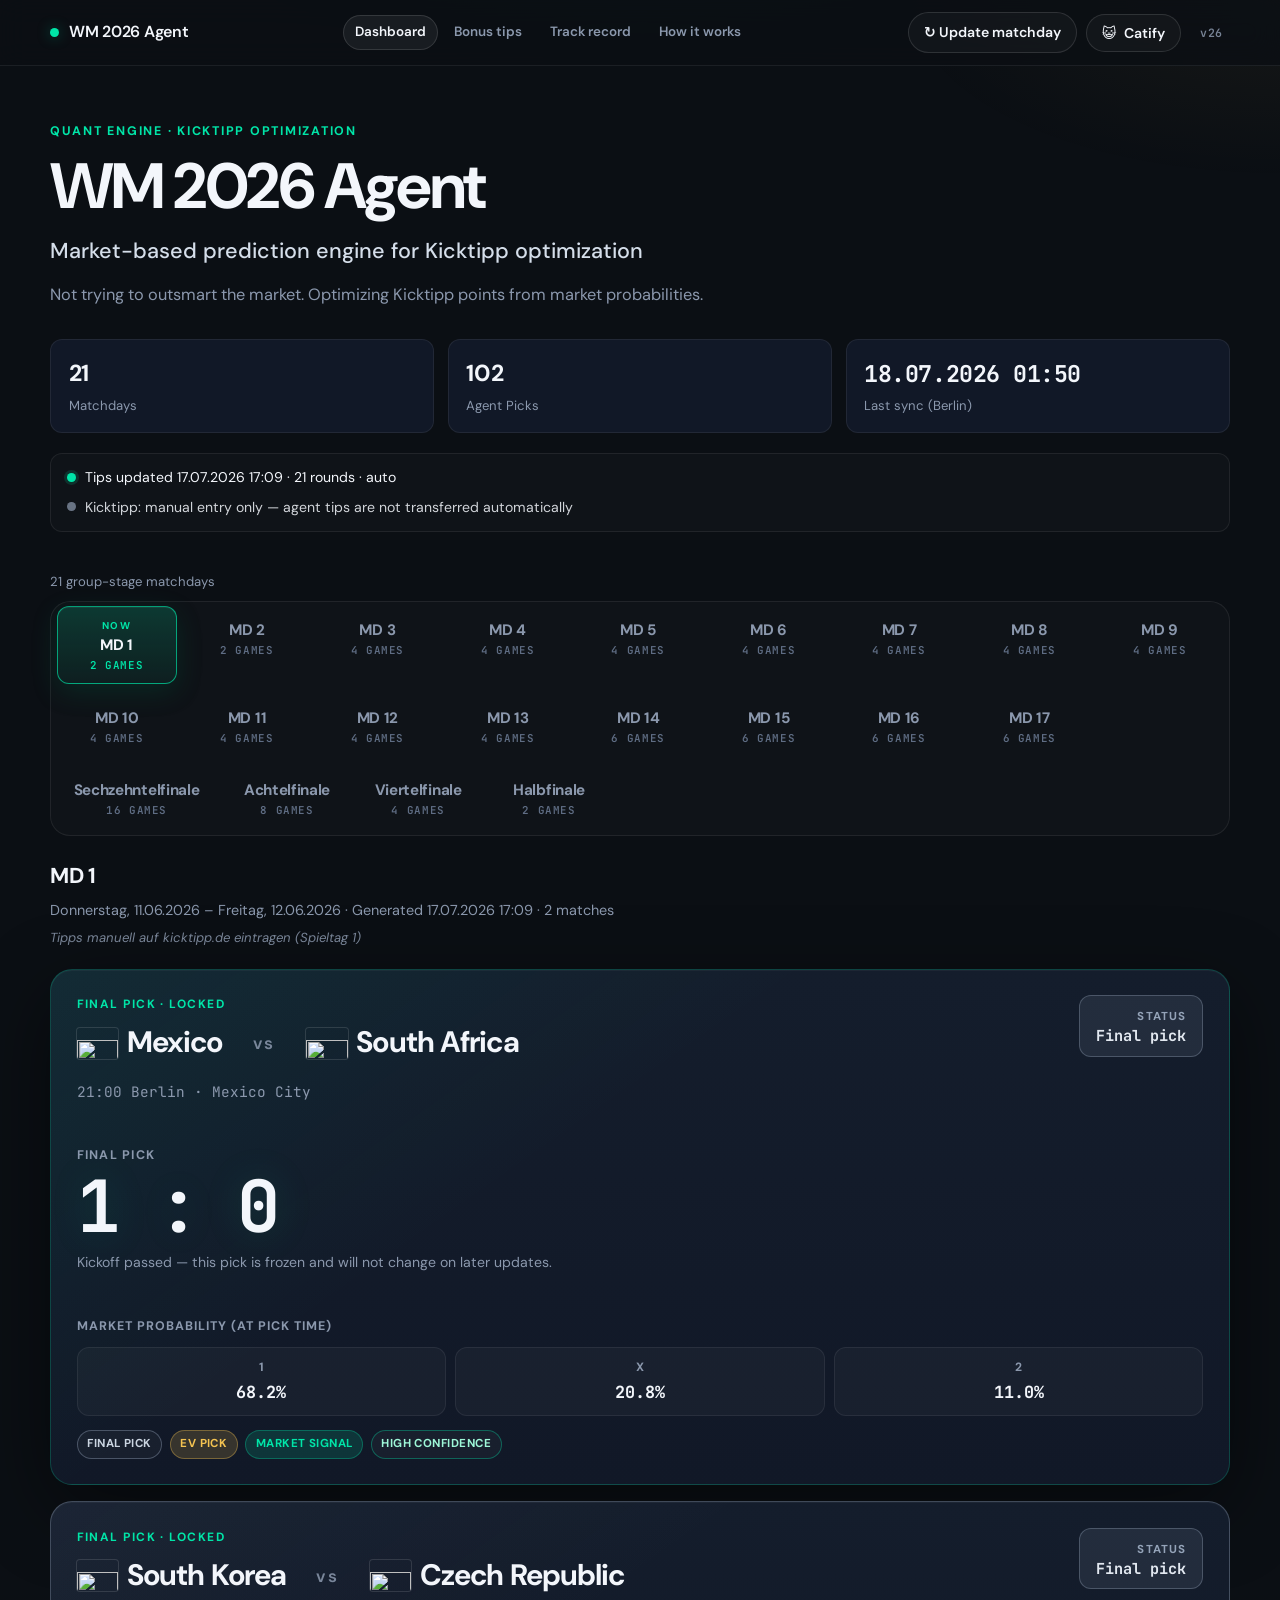
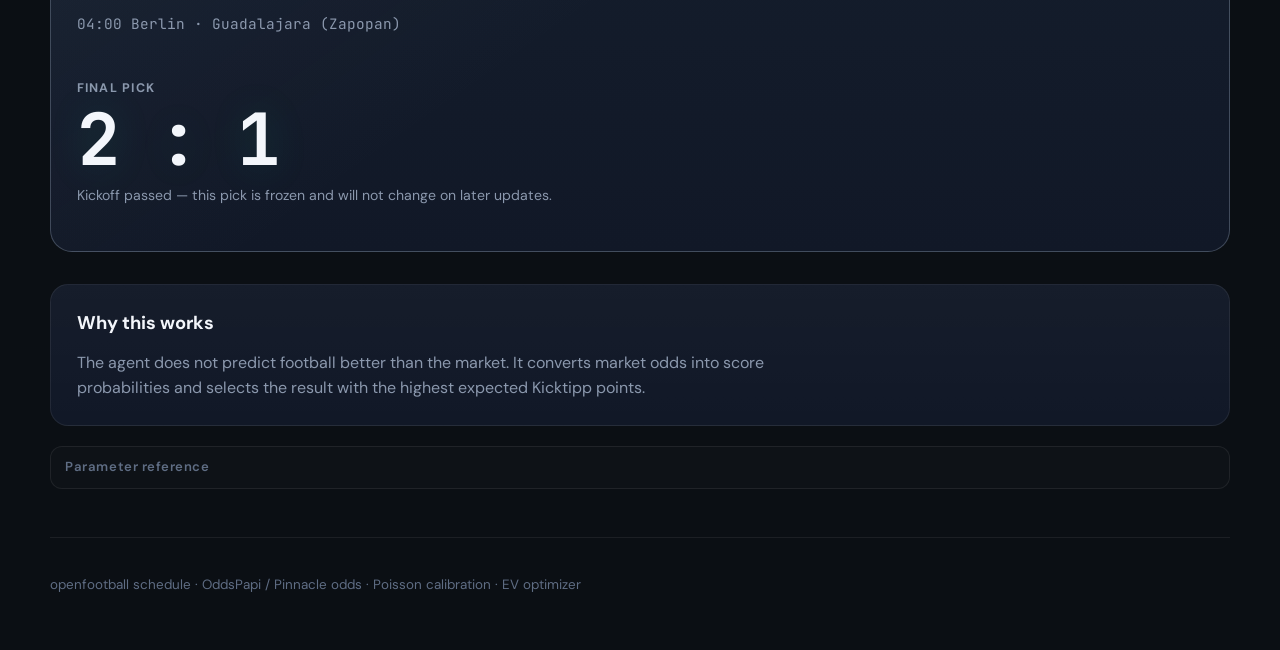
==== commit 0dfd4f6b: "Update track record 18.07." ====
--- a/docs/index.html
+++ b/docs/index.html
@@ -84,7 +84,7 @@
           <span class="t-normal">Catify</span>
           <span class="t-cat" hidden>Un-Catify</span>
         </button>
-        <span class="site-version mono" title="Site build version">v25</span>
+        <span class="site-version mono" title="Site build version">v26</span>
       </div>
     </div>
   </header>
@@ -166,7 +166,7 @@
         </span>
       </div>
       <div class="hero-stat">
-        <span class="hero-stat-value mono">17.07.2026 17:09</span>
+        <span class="hero-stat-value mono">18.07.2026 01:50</span>
         <span class="hero-stat-label">
           <span class="t-normal">Last sync (Berlin)</span>
           <span class="t-cat" hidden>Last purr (Berlin)</span>
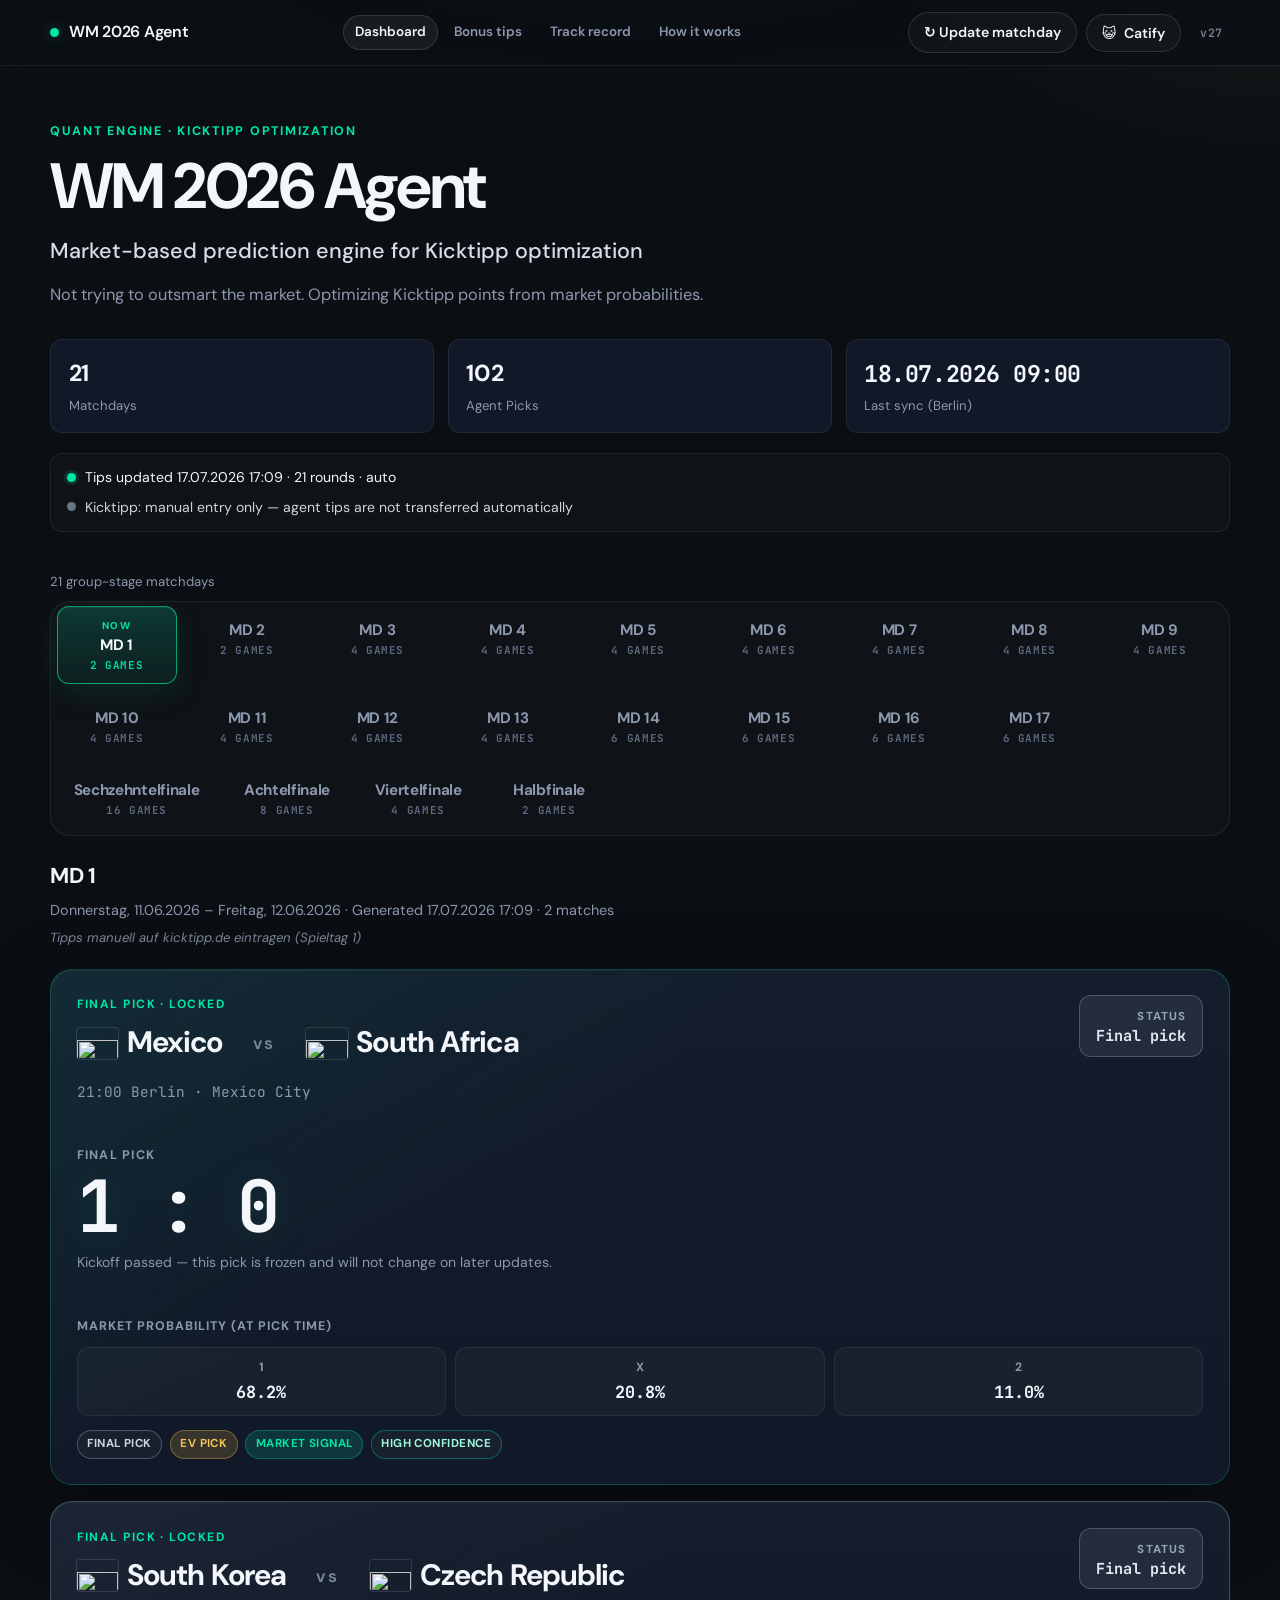
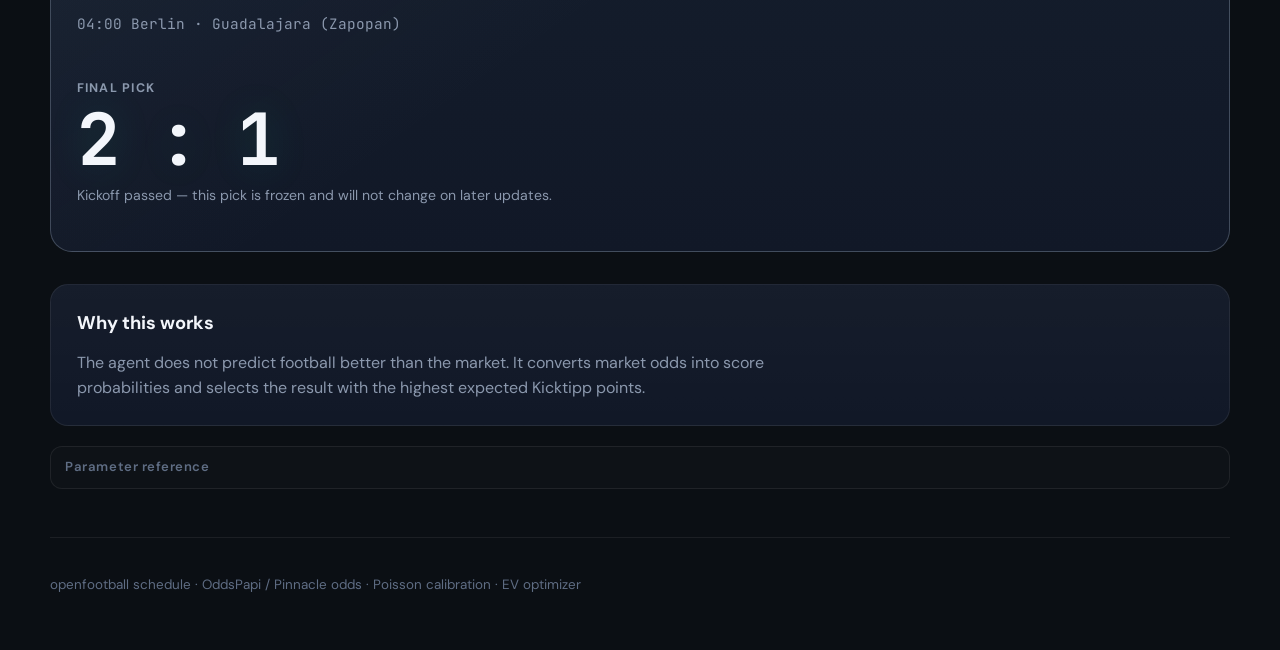
==== commit 8c79aae3: "Update track record 18.07." ====
--- a/docs/index.html
+++ b/docs/index.html
@@ -84,7 +84,7 @@
           <span class="t-normal">Catify</span>
           <span class="t-cat" hidden>Un-Catify</span>
         </button>
-        <span class="site-version mono" title="Site build version">v26</span>
+        <span class="site-version mono" title="Site build version">v27</span>
       </div>
     </div>
   </header>
@@ -166,7 +166,7 @@
         </span>
       </div>
       <div class="hero-stat">
-        <span class="hero-stat-value mono">18.07.2026 01:50</span>
+        <span class="hero-stat-value mono">18.07.2026 09:00</span>
         <span class="hero-stat-label">
           <span class="t-normal">Last sync (Berlin)</span>
           <span class="t-cat" hidden>Last purr (Berlin)</span>
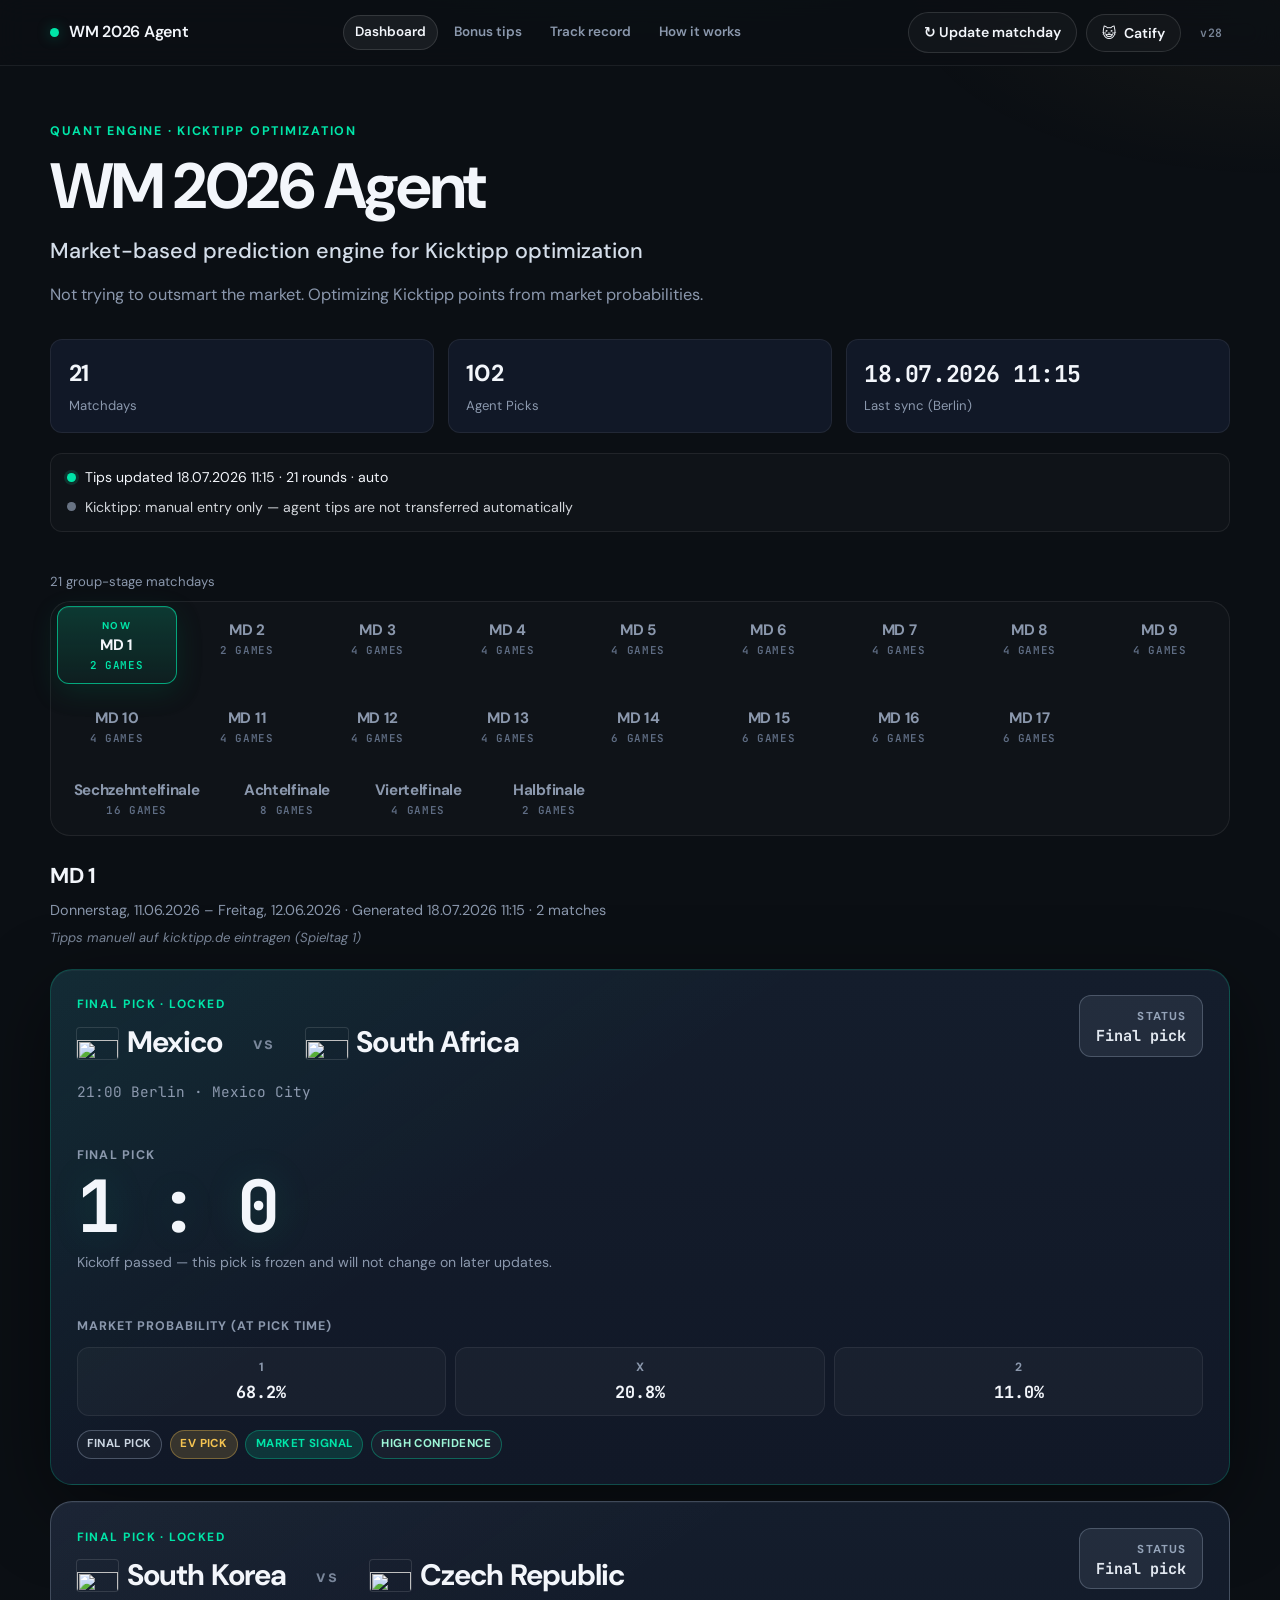
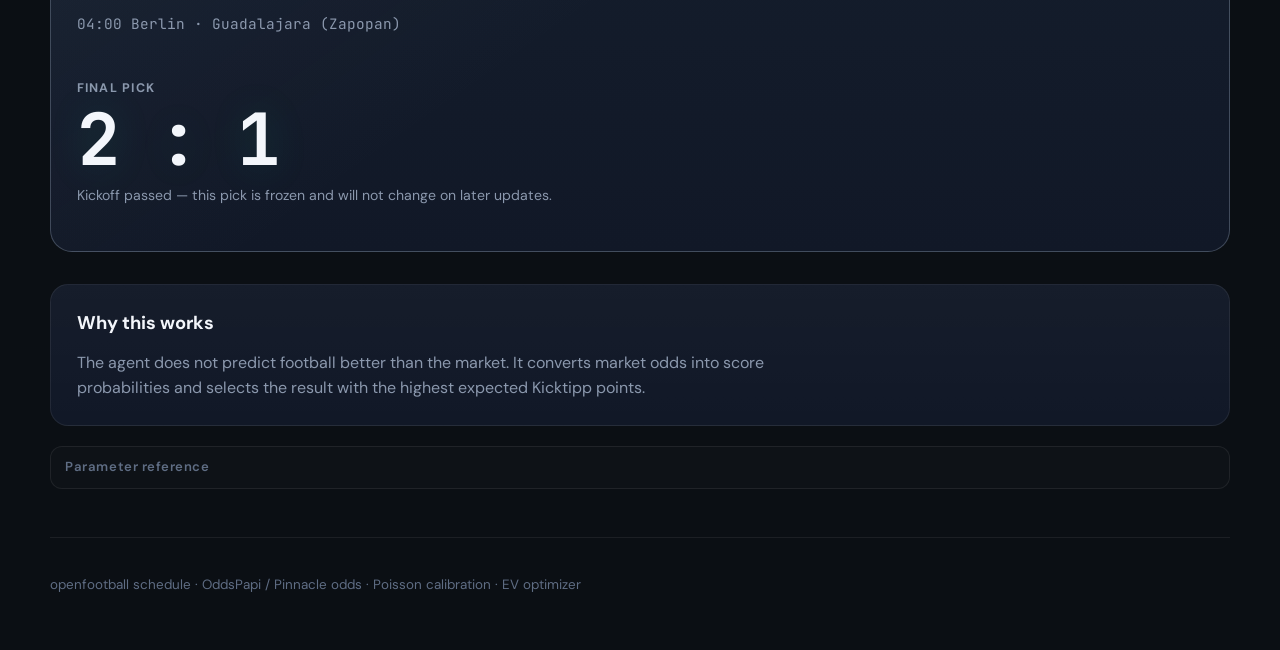
==== commit 5043d5db: "Auto-update predictions 18.07." ====
--- a/docs/index.html
+++ b/docs/index.html
@@ -84,7 +84,7 @@
           <span class="t-normal">Catify</span>
           <span class="t-cat" hidden>Un-Catify</span>
         </button>
-        <span class="site-version mono" title="Site build version">v27</span>
+        <span class="site-version mono" title="Site build version">v28</span>
       </div>
     </div>
   </header>
@@ -166,7 +166,7 @@
         </span>
       </div>
       <div class="hero-stat">
-        <span class="hero-stat-value mono">18.07.2026 09:00</span>
+        <span class="hero-stat-value mono">18.07.2026 11:15</span>
         <span class="hero-stat-label">
           <span class="t-normal">Last sync (Berlin)</span>
           <span class="t-cat" hidden>Last purr (Berlin)</span>
@@ -179,7 +179,7 @@
       <div class="sync-status-item">
         <span class="sync-status-dot sync-status-dot-ok" aria-hidden="true"></span>
         <span class="t-normal">
-          Tips updated 17.07.2026 17:09
+          Tips updated 18.07.2026 11:15
           
           · 21 rounds
           
@@ -187,7 +187,7 @@
           · auto
           
         </span>
-        <span class="t-cat" hidden>Bowl refilled 17.07.2026 17:09</span>
+        <span class="t-cat" hidden>Bowl refilled 18.07.2026 11:15</span>
       </div>
       
       
@@ -570,8 +570,8 @@
         <div>
           <h2>MD 1</h2>
           <p class="day-meta">
-            <span class="t-normal">Donnerstag, 11.06.2026 – Freitag, 12.06.2026 · Generated 17.07.2026 17:09 · 2 matches</span>
-            <span class="t-cat" hidden>Donnerstag, 11.06.2026 – Freitag, 12.06.2026 · Purred 17.07.2026 17:09 · 2 window watches</span>
+            <span class="t-normal">Donnerstag, 11.06.2026 – Freitag, 12.06.2026 · Generated 18.07.2026 11:15 · 2 matches</span>
+            <span class="t-cat" hidden>Donnerstag, 11.06.2026 – Freitag, 12.06.2026 · Purred 18.07.2026 11:15 · 2 window watches</span>
           </p>
           
           <p class="day-kicktipp-hint day-kicktipp-hint-muted">
@@ -741,8 +741,8 @@
         <div>
           <h2>MD 2</h2>
           <p class="day-meta">
-            <span class="t-normal">Freitag, 12.06.2026 – Samstag, 13.06.2026 · Generated 17.07.2026 17:09 · 2 matches</span>
-            <span class="t-cat" hidden>Freitag, 12.06.2026 – Samstag, 13.06.2026 · Purred 17.07.2026 17:09 · 2 window watches</span>
+            <span class="t-normal">Freitag, 12.06.2026 – Samstag, 13.06.2026 · Generated 18.07.2026 11:15 · 2 matches</span>
+            <span class="t-cat" hidden>Freitag, 12.06.2026 – Samstag, 13.06.2026 · Purred 18.07.2026 11:15 · 2 window watches</span>
           </p>
           
           <p class="day-kicktipp-hint day-kicktipp-hint-muted">
@@ -950,8 +950,8 @@
         <div>
           <h2>MD 3</h2>
           <p class="day-meta">
-            <span class="t-normal">Samstag, 13.06.2026 – Sonntag, 14.06.2026 · Generated 17.07.2026 17:09 · 4 matches</span>
-            <span class="t-cat" hidden>Samstag, 13.06.2026 – Sonntag, 14.06.2026 · Purred 17.07.2026 17:09 · 4 window watches</span>
+            <span class="t-normal">Samstag, 13.06.2026 – Sonntag, 14.06.2026 · Generated 18.07.2026 11:15 · 4 matches</span>
+            <span class="t-cat" hidden>Samstag, 13.06.2026 – Sonntag, 14.06.2026 · Purred 18.07.2026 11:15 · 4 window watches</span>
           </p>
           
           <p class="day-kicktipp-hint day-kicktipp-hint-muted">
@@ -1347,8 +1347,8 @@
         <div>
           <h2>MD 4</h2>
           <p class="day-meta">
-            <span class="t-normal">Sonntag, 14.06.2026 – Montag, 15.06.2026 · Generated 17.07.2026 17:09 · 4 matches</span>
-            <span class="t-cat" hidden>Sonntag, 14.06.2026 – Montag, 15.06.2026 · Purred 17.07.2026 17:09 · 4 window watches</span>
+            <span class="t-normal">Sonntag, 14.06.2026 – Montag, 15.06.2026 · Generated 18.07.2026 11:15 · 4 matches</span>
+            <span class="t-cat" hidden>Sonntag, 14.06.2026 – Montag, 15.06.2026 · Purred 18.07.2026 11:15 · 4 window watches</span>
           </p>
           
           <p class="day-kicktipp-hint day-kicktipp-hint-muted">
@@ -1749,8 +1749,8 @@
         <div>
           <h2>MD 5</h2>
           <p class="day-meta">
-            <span class="t-normal">Montag, 15.06.2026 – Dienstag, 16.06.2026 · Generated 17.07.2026 17:09 · 4 matches</span>
-            <span class="t-cat" hidden>Montag, 15.06.2026 – Dienstag, 16.06.2026 · Purred 17.07.2026 17:09 · 4 window watches</span>
+            <span class="t-normal">Montag, 15.06.2026 – Dienstag, 16.06.2026 · Generated 18.07.2026 11:15 · 4 matches</span>
+            <span class="t-cat" hidden>Montag, 15.06.2026 – Dienstag, 16.06.2026 · Purred 18.07.2026 11:15 · 4 window watches</span>
           </p>
           
           <p class="day-kicktipp-hint day-kicktipp-hint-muted">
@@ -2156,8 +2156,8 @@
         <div>
           <h2>MD 6</h2>
           <p class="day-meta">
-            <span class="t-normal">Dienstag, 16.06.2026 – Mittwoch, 17.06.2026 · Generated 17.07.2026 17:09 · 4 matches</span>
-            <span class="t-cat" hidden>Dienstag, 16.06.2026 – Mittwoch, 17.06.2026 · Purred 17.07.2026 17:09 · 4 window watches</span>
+            <span class="t-normal">Dienstag, 16.06.2026 – Mittwoch, 17.06.2026 · Generated 18.07.2026 11:15 · 4 matches</span>
+            <span class="t-cat" hidden>Dienstag, 16.06.2026 – Mittwoch, 17.06.2026 · Purred 18.07.2026 11:15 · 4 window watches</span>
           </p>
           
           <p class="day-kicktipp-hint day-kicktipp-hint-muted">
@@ -2508,8 +2508,8 @@
         <div>
           <h2>MD 7</h2>
           <p class="day-meta">
-            <span class="t-normal">Mittwoch, 17.06.2026 – Donnerstag, 18.06.2026 · Generated 17.07.2026 17:09 · 4 matches</span>
-            <span class="t-cat" hidden>Mittwoch, 17.06.2026 – Donnerstag, 18.06.2026 · Purred 17.07.2026 17:09 · 4 window watches</span>
+            <span class="t-normal">Mittwoch, 17.06.2026 – Donnerstag, 18.06.2026 · Generated 18.07.2026 11:15 · 4 matches</span>
+            <span class="t-cat" hidden>Mittwoch, 17.06.2026 – Donnerstag, 18.06.2026 · Purred 18.07.2026 11:15 · 4 window watches</span>
           </p>
           
           <p class="day-kicktipp-hint day-kicktipp-hint-muted">
@@ -2905,8 +2905,8 @@
         <div>
           <h2>MD 8</h2>
           <p class="day-meta">
-            <span class="t-normal">Donnerstag, 18.06.2026 – Freitag, 19.06.2026 · Generated 17.07.2026 17:09 · 4 matches</span>
-            <span class="t-cat" hidden>Donnerstag, 18.06.2026 – Freitag, 19.06.2026 · Purred 17.07.2026 17:09 · 4 window watches</span>
+            <span class="t-normal">Donnerstag, 18.06.2026 – Freitag, 19.06.2026 · Generated 18.07.2026 11:15 · 4 matches</span>
+            <span class="t-cat" hidden>Donnerstag, 18.06.2026 – Freitag, 19.06.2026 · Purred 18.07.2026 11:15 · 4 window watches</span>
           </p>
           
           <p class="day-kicktipp-hint day-kicktipp-hint-muted">
@@ -3302,8 +3302,8 @@
         <div>
           <h2>MD 9</h2>
           <p class="day-meta">
-            <span class="t-normal">Freitag, 19.06.2026 – Samstag, 20.06.2026 · Generated 17.07.2026 17:09 · 4 matches</span>
-            <span class="t-cat" hidden>Freitag, 19.06.2026 – Samstag, 20.06.2026 · Purred 17.07.2026 17:09 · 4 window watches</span>
+            <span class="t-normal">Freitag, 19.06.2026 – Samstag, 20.06.2026 · Generated 18.07.2026 11:15 · 4 matches</span>
+            <span class="t-cat" hidden>Freitag, 19.06.2026 – Samstag, 20.06.2026 · Purred 18.07.2026 11:15 · 4 window watches</span>
           </p>
           
           <p class="day-kicktipp-hint day-kicktipp-hint-muted">
@@ -3704,8 +3704,8 @@
         <div>
           <h2>MD 10</h2>
           <p class="day-meta">
-            <span class="t-normal">Samstag, 20.06.2026 – Sonntag, 21.06.2026 · Generated 17.07.2026 17:09 · 4 matches</span>
-            <span class="t-cat" hidden>Samstag, 20.06.2026 – Sonntag, 21.06.2026 · Purred 17.07.2026 17:09 · 4 window watches</span>
+            <span class="t-normal">Samstag, 20.06.2026 – Sonntag, 21.06.2026 · Generated 18.07.2026 11:15 · 4 matches</span>
+            <span class="t-cat" hidden>Samstag, 20.06.2026 – Sonntag, 21.06.2026 · Purred 18.07.2026 11:15 · 4 window watches</span>
           </p>
           
           <p class="day-kicktipp-hint day-kicktipp-hint-muted">
@@ -4101,8 +4101,8 @@
         <div>
           <h2>MD 11</h2>
           <p class="day-meta">
-            <span class="t-normal">Sonntag, 21.06.2026 – Montag, 22.06.2026 · Generated 17.07.2026 17:09 · 4 matches</span>
-            <span class="t-cat" hidden>Sonntag, 21.06.2026 – Montag, 22.06.2026 · Purred 17.07.2026 17:09 · 4 window watches</span>
+            <span class="t-normal">Sonntag, 21.06.2026 – Montag, 22.06.2026 · Generated 18.07.2026 11:15 · 4 matches</span>
+            <span class="t-cat" hidden>Sonntag, 21.06.2026 – Montag, 22.06.2026 · Purred 18.07.2026 11:15 · 4 window watches</span>
           </p>
           
           <p class="day-kicktipp-hint day-kicktipp-hint-muted">
@@ -4503,8 +4503,8 @@
         <div>
           <h2>MD 12</h2>
           <p class="day-meta">
-            <span class="t-normal">Montag, 22.06.2026 – Dienstag, 23.06.2026 · Generated 17.07.2026 17:09 · 4 matches</span>
-            <span class="t-cat" hidden>Montag, 22.06.2026 – Dienstag, 23.06.2026 · Purred 17.07.2026 17:09 · 4 window watches</span>
+            <span class="t-normal">Montag, 22.06.2026 – Dienstag, 23.06.2026 · Generated 18.07.2026 11:15 · 4 matches</span>
+            <span class="t-cat" hidden>Montag, 22.06.2026 – Dienstag, 23.06.2026 · Purred 18.07.2026 11:15 · 4 window watches</span>
           </p>
           
           <p class="day-kicktipp-hint day-kicktipp-hint-muted">
@@ -4905,8 +4905,8 @@
         <div>
           <h2>MD 13</h2>
           <p class="day-meta">
-            <span class="t-normal">Dienstag, 23.06.2026 – Mittwoch, 24.06.2026 · Generated 17.07.2026 17:09 · 4 matches</span>
-            <span class="t-cat" hidden>Dienstag, 23.06.2026 – Mittwoch, 24.06.2026 · Purred 17.07.2026 17:09 · 4 window watches</span>
+            <span class="t-normal">Dienstag, 23.06.2026 – Mittwoch, 24.06.2026 · Generated 18.07.2026 11:15 · 4 matches</span>
+            <span class="t-cat" hidden>Dienstag, 23.06.2026 – Mittwoch, 24.06.2026 · Purred 18.07.2026 11:15 · 4 window watches</span>
           </p>
           
           <p class="day-kicktipp-hint day-kicktipp-hint-muted">
@@ -5307,8 +5307,8 @@
         <div>
           <h2>MD 14</h2>
           <p class="day-meta">
-            <span class="t-normal">Mittwoch, 24.06.2026 – Donnerstag, 25.06.2026 · Generated 17.07.2026 17:09 · 6 matches</span>
-            <span class="t-cat" hidden>Mittwoch, 24.06.2026 – Donnerstag, 25.06.2026 · Purred 17.07.2026 17:09 · 6 window watches</span>
+            <span class="t-normal">Mittwoch, 24.06.2026 – Donnerstag, 25.06.2026 · Generated 18.07.2026 11:15 · 6 matches</span>
+            <span class="t-cat" hidden>Mittwoch, 24.06.2026 – Donnerstag, 25.06.2026 · Purred 18.07.2026 11:15 · 6 window watches</span>
           </p>
           
           <p class="day-kicktipp-hint day-kicktipp-hint-muted">
@@ -5887,8 +5887,8 @@
         <div>
           <h2>MD 15</h2>
           <p class="day-meta">
-            <span class="t-normal">Donnerstag, 25.06.2026 – Freitag, 26.06.2026 · Generated 17.07.2026 17:09 · 6 matches</span>
-            <span class="t-cat" hidden>Donnerstag, 25.06.2026 – Freitag, 26.06.2026 · Purred 17.07.2026 17:09 · 6 window watches</span>
+            <span class="t-normal">Donnerstag, 25.06.2026 – Freitag, 26.06.2026 · Generated 18.07.2026 11:15 · 6 matches</span>
+            <span class="t-cat" hidden>Donnerstag, 25.06.2026 – Freitag, 26.06.2026 · Purred 18.07.2026 11:15 · 6 window watches</span>
           </p>
           
           <p class="day-kicktipp-hint day-kicktipp-hint-muted">
@@ -6482,8 +6482,8 @@
         <div>
           <h2>MD 16</h2>
           <p class="day-meta">
-            <span class="t-normal">Freitag, 26.06.2026 – Samstag, 27.06.2026 · Generated 17.07.2026 17:09 · 6 matches</span>
-            <span class="t-cat" hidden>Freitag, 26.06.2026 – Samstag, 27.06.2026 · Purred 17.07.2026 17:09 · 6 window watches</span>
+            <span class="t-normal">Freitag, 26.06.2026 – Samstag, 27.06.2026 · Generated 18.07.2026 11:15 · 6 matches</span>
+            <span class="t-cat" hidden>Freitag, 26.06.2026 – Samstag, 27.06.2026 · Purred 18.07.2026 11:15 · 6 window watches</span>
           </p>
           
           <p class="day-kicktipp-hint day-kicktipp-hint-muted">
@@ -7092,8 +7092,8 @@
         <div>
           <h2>MD 17</h2>
           <p class="day-meta">
-            <span class="t-normal">Samstag, 27.06.2026 – Sonntag, 28.06.2026 · Generated 17.07.2026 17:09 · 6 matches</span>
-            <span class="t-cat" hidden>Samstag, 27.06.2026 – Sonntag, 28.06.2026 · Purred 17.07.2026 17:09 · 6 window watches</span>
+            <span class="t-normal">Samstag, 27.06.2026 – Sonntag, 28.06.2026 · Generated 18.07.2026 11:15 · 6 matches</span>
+            <span class="t-cat" hidden>Samstag, 27.06.2026 – Sonntag, 28.06.2026 · Purred 18.07.2026 11:15 · 6 window watches</span>
           </p>
           
           <p class="day-kicktipp-hint day-kicktipp-hint-muted">
@@ -7682,8 +7682,8 @@
         <div>
           <h2>Sechzehntelfinale</h2>
           <p class="day-meta">
-            <span class="t-normal">Sonntag, 28.06.2026 – Samstag, 04.07.2026 · Generated 17.07.2026 17:09 · 16 matches</span>
-            <span class="t-cat" hidden>Sonntag, 28.06.2026 – Samstag, 04.07.2026 · Purred 17.07.2026 17:09 · 16 window watches</span>
+            <span class="t-normal">Sonntag, 28.06.2026 – Samstag, 04.07.2026 · Generated 18.07.2026 11:15 · 16 matches</span>
+            <span class="t-cat" hidden>Sonntag, 28.06.2026 – Samstag, 04.07.2026 · Purred 18.07.2026 11:15 · 16 window watches</span>
           </p>
           
         </div>
@@ -9197,8 +9197,8 @@
         <div>
           <h2>Achtelfinale</h2>
           <p class="day-meta">
-            <span class="t-normal">Samstag, 04.07.2026 – Dienstag, 07.07.2026 · Generated 17.07.2026 17:09 · 8 matches</span>
-            <span class="t-cat" hidden>Samstag, 04.07.2026 – Dienstag, 07.07.2026 · Purred 17.07.2026 17:09 · 8 window watches</span>
+            <span class="t-normal">Samstag, 04.07.2026 – Dienstag, 07.07.2026 · Generated 18.07.2026 11:15 · 8 matches</span>
+            <span class="t-cat" hidden>Samstag, 04.07.2026 – Dienstag, 07.07.2026 · Purred 18.07.2026 11:15 · 8 window watches</span>
           </p>
           
         </div>
@@ -9860,8 +9860,8 @@
         <div>
           <h2>Viertelfinale</h2>
           <p class="day-meta">
-            <span class="t-normal">Donnerstag, 09.07.2026 – Sonntag, 12.07.2026 · Generated 17.07.2026 17:09 · 4 matches</span>
-            <span class="t-cat" hidden>Donnerstag, 09.07.2026 – Sonntag, 12.07.2026 · Purred 17.07.2026 17:09 · 4 window watches</span>
+            <span class="t-normal">Donnerstag, 09.07.2026 – Sonntag, 12.07.2026 · Generated 18.07.2026 11:15 · 4 matches</span>
+            <span class="t-cat" hidden>Donnerstag, 09.07.2026 – Sonntag, 12.07.2026 · Purred 18.07.2026 11:15 · 4 window watches</span>
           </p>
           
         </div>
@@ -10262,8 +10262,8 @@
         <div>
           <h2>Halbfinale</h2>
           <p class="day-meta">
-            <span class="t-normal">Dienstag, 14.07.2026 – Mittwoch, 15.07.2026 · Generated 17.07.2026 17:09 · 2 matches</span>
-            <span class="t-cat" hidden>Dienstag, 14.07.2026 – Mittwoch, 15.07.2026 · Purred 17.07.2026 17:09 · 2 window watches</span>
+            <span class="t-normal">Dienstag, 14.07.2026 – Mittwoch, 15.07.2026 · Generated 18.07.2026 11:15 · 2 matches</span>
+            <span class="t-cat" hidden>Dienstag, 14.07.2026 – Mittwoch, 15.07.2026 · Purred 18.07.2026 11:15 · 2 window watches</span>
           </p>
           
         </div>
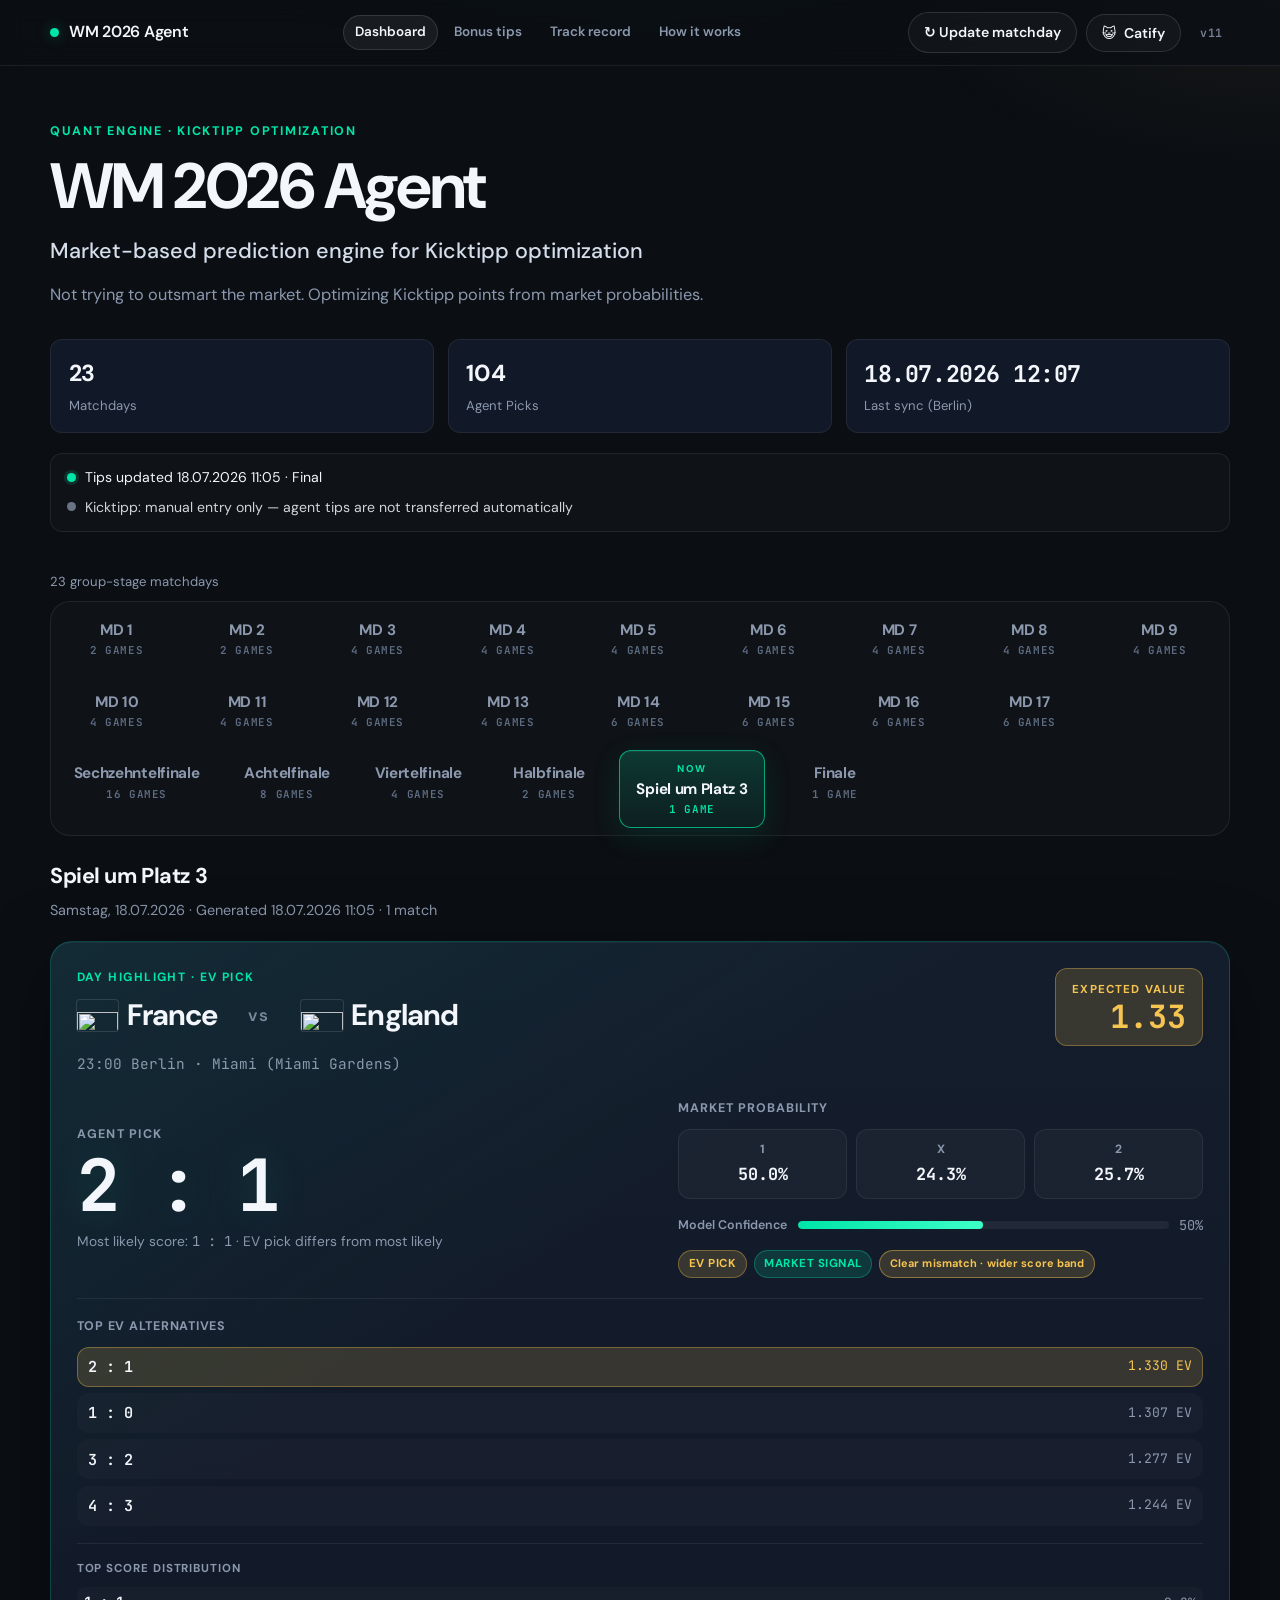
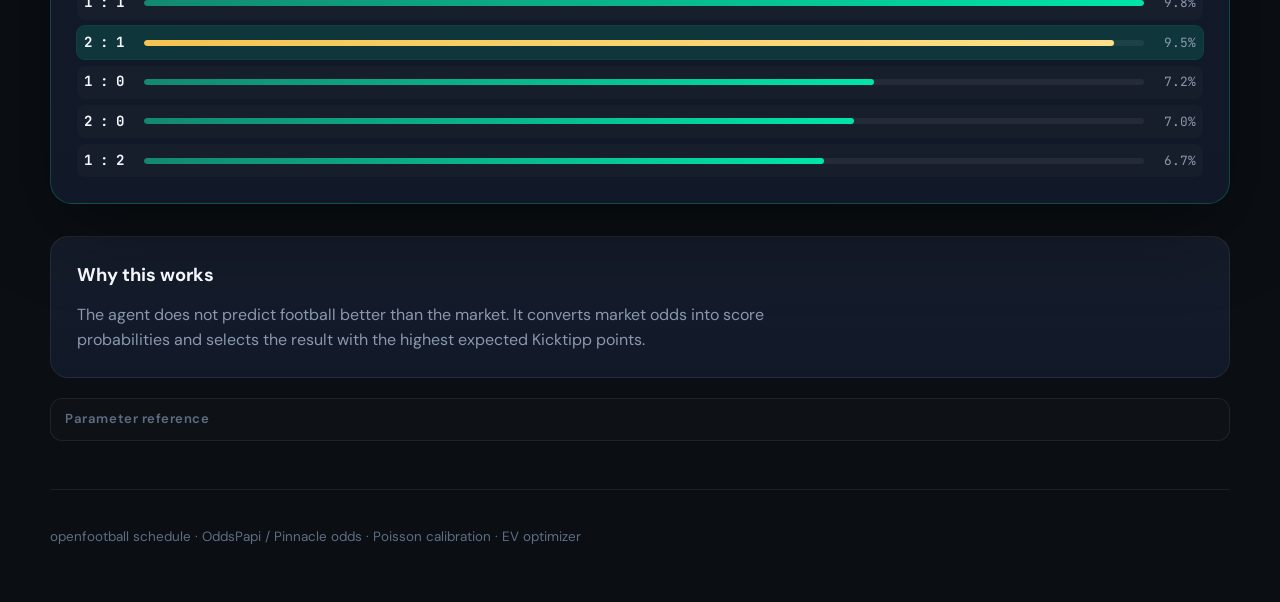
==== commit a6650df2: "Finale und Spiel um Platz 3: Tipps berechnet und Website aktualisiert. Co-authored-by: Cursor <curso" ====
--- a/docs/index.html
+++ b/docs/index.html
@@ -84,7 +84,7 @@
           <span class="t-normal">Catify</span>
           <span class="t-cat" hidden>Un-Catify</span>
         </button>
-        <span class="site-version mono" title="Site build version">v28</span>
+        <span class="site-version mono" title="Site build version">v11</span>
       </div>
     </div>
   </header>
@@ -152,21 +152,21 @@
     
     <div class="hero-stats">
       <div class="hero-stat">
-        <span class="hero-stat-value">21</span>
+        <span class="hero-stat-value">23</span>
         <span class="hero-stat-label">
           <span class="t-normal">Matchdays</span>
           <span class="t-cat" hidden>Nap Days</span>
         </span>
       </div>
       <div class="hero-stat">
-        <span class="hero-stat-value">102</span>
+        <span class="hero-stat-value">104</span>
         <span class="hero-stat-label">
           <span class="t-normal">Agent Picks</span>
           <span class="t-cat" hidden>Cat Picks</span>
         </span>
       </div>
       <div class="hero-stat">
-        <span class="hero-stat-value mono">18.07.2026 11:15</span>
+        <span class="hero-stat-value mono">18.07.2026 12:07</span>
         <span class="hero-stat-label">
           <span class="t-normal">Last sync (Berlin)</span>
           <span class="t-cat" hidden>Last purr (Berlin)</span>
@@ -179,15 +179,13 @@
       <div class="sync-status-item">
         <span class="sync-status-dot sync-status-dot-ok" aria-hidden="true"></span>
         <span class="t-normal">
-          Tips updated 18.07.2026 11:15
-          
-          · 21 rounds
-          
-          
-          · auto
+          Tips updated 18.07.2026 11:05
+          
+          · Final
+          
           
         </span>
-        <span class="t-cat" hidden>Bowl refilled 18.07.2026 11:15</span>
+        <span class="t-cat" hidden>Bowl refilled 18.07.2026 11:05</span>
       </div>
       
       
@@ -206,27 +204,22 @@
     
     <div class="day-tabs-wrap">
       <p class="day-tabs-hint">
-        <span class="t-normal">21 group-stage matchdays</span>
-        <span class="t-cat" hidden>21 nap days in the bowl</span>
+        <span class="t-normal">23 group-stage matchdays</span>
+        <span class="t-cat" hidden>23 nap days in the bowl</span>
       </p>
-      <div class="day-tabs" role="tablist" aria-label="Matchdays" data-current-round="matchday-1">
+      <div class="day-tabs" role="tablist" aria-label="Matchdays" data-current-round="match-for-third-place">
       
       
       
       <button
         type="button"
-        class="day-tab is-current is-active"
+        class="day-tab"
         role="tab"
         id="tab-matchday-1"
-        aria-selected="true"
+        aria-selected="false"
         aria-controls="panel-matchday-1"
         data-round="matchday-1"
       >
-        
-        <span class="day-tab-now">
-          <span class="t-normal">Now</span>
-          <span class="t-cat" hidden>Now napping</span>
-        </span>
         
         <span class="day-tab-name">MD 1</span>
         <span class="day-tab-meta mono">2 games</span>
@@ -552,6 +545,43 @@
         <span class="day-tab-meta mono">2 games</span>
       </button>
       
+      
+      
+      <button
+        type="button"
+        class="day-tab is-current is-active"
+        role="tab"
+        id="tab-match-for-third-place"
+        aria-selected="true"
+        aria-controls="panel-match-for-third-place"
+        data-round="match-for-third-place"
+      >
+        
+        <span class="day-tab-now">
+          <span class="t-normal">Now</span>
+          <span class="t-cat" hidden>Now napping</span>
+        </span>
+        
+        <span class="day-tab-name">Spiel um Platz 3</span>
+        <span class="day-tab-meta mono">1 game</span>
+      </button>
+      
+      
+      
+      <button
+        type="button"
+        class="day-tab"
+        role="tab"
+        id="tab-final"
+        aria-selected="false"
+        aria-controls="panel-final"
+        data-round="final"
+      >
+        
+        <span class="day-tab-name">Finale</span>
+        <span class="day-tab-meta mono">1 game</span>
+      </button>
+      
       </div>
     </div>
 
@@ -559,12 +589,12 @@
     
     
     <section
-      class="day-panel is-active"
+      class="day-panel"
       id="panel-matchday-1"
       role="tabpanel"
       aria-labelledby="tab-matchday-1"
       data-round="matchday-1"
-      
+      hidden
     >
       <div class="day-head">
         <div>
@@ -10456,6 +10486,419 @@
             </div>
             
           </div>
+          
+        </article>
+        
+      </div>
+    </section>
+    
+    
+    
+    <section
+      class="day-panel is-active"
+      id="panel-match-for-third-place"
+      role="tabpanel"
+      aria-labelledby="tab-match-for-third-place"
+      data-round="match-for-third-place"
+      
+    >
+      <div class="day-head">
+        <div>
+          <h2>Spiel um Platz 3</h2>
+          <p class="day-meta">
+            <span class="t-normal">Samstag, 18.07.2026 · Generated 18.07.2026 11:05 · 1 match</span>
+            <span class="t-cat" hidden>Samstag, 18.07.2026 · Purred 18.07.2026 11:05 · 1 window watch</span>
+          </p>
+          
+        </div>
+      </div>
+
+      <div class="match-list">
+        
+        <article class="match-card is-highlight">
+          <div class="match-top">
+            <div>
+              
+              <p class="match-kicker">
+                <span class="t-normal">Day Highlight · EV Pick</span>
+                <span class="t-cat" hidden>Day Highlight · Tuna Pick</span>
+              </p>
+              
+              <h3 class="match-title"><span class="matchup"><span class="team-name"><img src="https://flagcdn.com/w40/fr.png" alt="" class="team-flag" width="20" height="15" loading="lazy" decoding="async"><span>France</span>
+</span><span class="vs" aria-hidden="true">vs</span><span class="team-name"><img src="https://flagcdn.com/w40/gb-eng.png" alt="" class="team-flag" width="20" height="15" loading="lazy" decoding="async"><span>England</span>
+</span></span></h3>
+              <p class="match-meta mono">23:00 Berlin · Miami (Miami Gardens)</p>
+            </div>
+            
+            <div class="ev-badge">
+              <span class="ev-badge-label">
+                <span class="t-normal">Expected Value</span>
+                <span class="t-cat cat-label-with-icon" hidden><img class="cat-icon" width="16" height="16" src="static/cats/tuna.svg" alt="">Tuna Value</span>
+              </span>
+              <span class="ev-badge-value">1.33</span>
+            </div>
+            
+          </div>
+
+          
+          <div class="match-body">
+            <div class="pick-hero">
+              <span class="pick-label">
+                <span class="t-normal">Agent Pick</span>
+                <span class="t-cat cat-label-with-icon" hidden><img class="cat-icon" width="16" height="16" src="static/cats/pick.svg" alt="">Cat Pick</span>
+              </span>
+              <span class="pick-score mono">2 : 1</span>
+              
+              <p class="pick-context">
+                <span class="t-normal">Most likely score: <span class="mono">1 : 1</span> · EV pick differs from most likely</span>
+                <span class="t-cat" hidden>Most likely nap: <span class="mono">1 : 1</span> · tuna pick differs</span>
+              </p>
+              
+            </div>
+
+            <div class="match-side">
+              <p class="side-label">
+                <span class="t-normal">Market Probability</span>
+                <span class="t-cat cat-label-with-icon" hidden><img class="cat-icon" width="16" height="16" src="static/cats/nap.svg" alt="">Nap Probability</span>
+              </p>
+              <div class="prob-chips">
+                
+                <div class="prob-chip">
+                  <span class="chip-key">1</span>
+                  <span class="chip-val mono">50.0%</span>
+                </div>
+                
+                <div class="prob-chip">
+                  <span class="chip-key">X</span>
+                  <span class="chip-val mono">24.3%</span>
+                </div>
+                
+                <div class="prob-chip">
+                  <span class="chip-key">2</span>
+                  <span class="chip-val mono">25.7%</span>
+                </div>
+                
+              </div>
+
+              <div class="signal-row">
+                <span class="signal-label">
+                  <span class="t-normal">Model Confidence</span>
+                  <span class="t-cat cat-label-with-icon" hidden><img class="cat-icon" width="16" height="16" src="static/cats/purr.svg" alt="">Cat Confidence</span>
+                </span>
+                <div class="signal-track">
+                  <div class="signal-fill confidence-medium" style="width: 50%"></div>
+                </div>
+                <span class="signal-pct mono">50%</span>
+              </div>
+
+              <div class="badge-row">
+                
+                <span class="badge badge-ev-pick">
+                  <span class="t-normal">EV Pick</span>
+                  <span class="t-cat" hidden>Tuna Pick</span>
+                </span>
+                
+                <span class="badge badge-market">
+                  <span class="t-normal">Market Signal</span>
+                  <span class="t-cat" hidden>Nap Signal</span>
+                </span>
+                
+                <span class="badge badge-blowout">
+                  <span class="t-normal">Clear mismatch · wider score band</span>
+                  <span class="t-cat" hidden>Big nap gap · wider bowl</span>
+                </span>
+                
+              </div>
+            </div>
+          </div>
+
+          
+          <div class="ev-alternatives">
+            <p class="ev-alt-label">
+              <span class="t-normal">Top EV alternatives</span>
+              <span class="t-cat cat-label-with-icon" hidden><img class="cat-icon" width="16" height="16" src="static/cats/tuna.svg" alt="">Top tuna alternatives</span>
+            </p>
+            <div class="ev-alt-list">
+              
+              <div class="ev-alt-row is-pick">
+                <span class="ev-alt-score mono">2 : 1</span>
+                <span class="ev-alt-ev mono">1.330 EV</span>
+              </div>
+              
+              <div class="ev-alt-row">
+                <span class="ev-alt-score mono">1 : 0</span>
+                <span class="ev-alt-ev mono">1.307 EV</span>
+              </div>
+              
+              <div class="ev-alt-row">
+                <span class="ev-alt-score mono">3 : 2</span>
+                <span class="ev-alt-ev mono">1.277 EV</span>
+              </div>
+              
+              <div class="ev-alt-row">
+                <span class="ev-alt-score mono">4 : 3</span>
+                <span class="ev-alt-ev mono">1.244 EV</span>
+              </div>
+              
+            </div>
+          </div>
+          
+
+          
+          <div class="score-dist">
+            <p class="score-dist-label">
+              <span class="t-normal">Top score distribution</span>
+              <span class="t-cat cat-label-with-icon" hidden><img class="cat-icon" width="16" height="16" src="static/cats/tuna.svg" alt="">Top nap outcomes</span>
+            </p>
+            <div class="score-dist-list">
+              
+              <div class="score-dist-row">
+                <span class="score-dist-score mono">1 : 1</span>
+                <div class="score-dist-track">
+                  <div class="score-dist-fill" style="width: 100%"></div>
+                </div>
+                <span class="score-dist-pct mono">9.8%</span>
+              </div>
+              
+              <div class="score-dist-row is-pick">
+                <span class="score-dist-score mono">2 : 1</span>
+                <div class="score-dist-track">
+                  <div class="score-dist-fill" style="width: 97%"></div>
+                </div>
+                <span class="score-dist-pct mono">9.5%</span>
+              </div>
+              
+              <div class="score-dist-row">
+                <span class="score-dist-score mono">1 : 0</span>
+                <div class="score-dist-track">
+                  <div class="score-dist-fill" style="width: 73%"></div>
+                </div>
+                <span class="score-dist-pct mono">7.2%</span>
+              </div>
+              
+              <div class="score-dist-row">
+                <span class="score-dist-score mono">2 : 0</span>
+                <div class="score-dist-track">
+                  <div class="score-dist-fill" style="width: 71%"></div>
+                </div>
+                <span class="score-dist-pct mono">7.0%</span>
+              </div>
+              
+              <div class="score-dist-row">
+                <span class="score-dist-score mono">1 : 2</span>
+                <div class="score-dist-track">
+                  <div class="score-dist-fill" style="width: 68%"></div>
+                </div>
+                <span class="score-dist-pct mono">6.7%</span>
+              </div>
+              
+            </div>
+          </div>
+          
+          
+        </article>
+        
+      </div>
+    </section>
+    
+    
+    
+    <section
+      class="day-panel"
+      id="panel-final"
+      role="tabpanel"
+      aria-labelledby="tab-final"
+      data-round="final"
+      hidden
+    >
+      <div class="day-head">
+        <div>
+          <h2>Finale</h2>
+          <p class="day-meta">
+            <span class="t-normal">Sonntag, 19.07.2026 · Generated 18.07.2026 11:05 · 1 match</span>
+            <span class="t-cat" hidden>Sonntag, 19.07.2026 · Purred 18.07.2026 11:05 · 1 window watch</span>
+          </p>
+          
+        </div>
+      </div>
+
+      <div class="match-list">
+        
+        <article class="match-card is-highlight">
+          <div class="match-top">
+            <div>
+              
+              <p class="match-kicker">
+                <span class="t-normal">Day Highlight · EV Pick</span>
+                <span class="t-cat" hidden>Day Highlight · Tuna Pick</span>
+              </p>
+              
+              <h3 class="match-title"><span class="matchup"><span class="team-name"><img src="https://flagcdn.com/w40/es.png" alt="" class="team-flag" width="20" height="15" loading="lazy" decoding="async"><span>Spain</span>
+</span><span class="vs" aria-hidden="true">vs</span><span class="team-name"><img src="https://flagcdn.com/w40/ar.png" alt="" class="team-flag" width="20" height="15" loading="lazy" decoding="async"><span>Argentina</span>
+</span></span></h3>
+              <p class="match-meta mono">21:00 Berlin · New York/New Jersey (East Rutherford)</p>
+            </div>
+            
+            <div class="ev-badge">
+              <span class="ev-badge-label">
+                <span class="t-normal">Expected Value</span>
+                <span class="t-cat cat-label-with-icon" hidden><img class="cat-icon" width="16" height="16" src="static/cats/tuna.svg" alt="">Tuna Value</span>
+              </span>
+              <span class="ev-badge-value">1.24</span>
+            </div>
+            
+          </div>
+
+          
+          <div class="match-body">
+            <div class="pick-hero">
+              <span class="pick-label">
+                <span class="t-normal">Agent Pick</span>
+                <span class="t-cat cat-label-with-icon" hidden><img class="cat-icon" width="16" height="16" src="static/cats/pick.svg" alt="">Cat Pick</span>
+              </span>
+              <span class="pick-score mono">1 : 0</span>
+              
+              <p class="pick-context">
+                <span class="t-normal">Most likely score: <span class="mono">1 : 0</span></span>
+                <span class="t-cat" hidden>Most likely nap: <span class="mono">1 : 0</span></span>
+              </p>
+              
+            </div>
+
+            <div class="match-side">
+              <p class="side-label">
+                <span class="t-normal">Market Probability</span>
+                <span class="t-cat cat-label-with-icon" hidden><img class="cat-icon" width="16" height="16" src="static/cats/nap.svg" alt="">Nap Probability</span>
+              </p>
+              <div class="prob-chips">
+                
+                <div class="prob-chip">
+                  <span class="chip-key">1</span>
+                  <span class="chip-val mono">42.1%</span>
+                </div>
+                
+                <div class="prob-chip">
+                  <span class="chip-key">X</span>
+                  <span class="chip-val mono">31.5%</span>
+                </div>
+                
+                <div class="prob-chip">
+                  <span class="chip-key">2</span>
+                  <span class="chip-val mono">26.4%</span>
+                </div>
+                
+              </div>
+
+              <div class="signal-row">
+                <span class="signal-label">
+                  <span class="t-normal">Model Confidence</span>
+                  <span class="t-cat cat-label-with-icon" hidden><img class="cat-icon" width="16" height="16" src="static/cats/purr.svg" alt="">Cat Confidence</span>
+                </span>
+                <div class="signal-track">
+                  <div class="signal-fill confidence-medium" style="width: 42%"></div>
+                </div>
+                <span class="signal-pct mono">42%</span>
+              </div>
+
+              <div class="badge-row">
+                
+                <span class="badge badge-ev-pick">
+                  <span class="t-normal">EV Pick</span>
+                  <span class="t-cat" hidden>Tuna Pick</span>
+                </span>
+                
+                <span class="badge badge-market">
+                  <span class="t-normal">Market Signal</span>
+                  <span class="t-cat" hidden>Nap Signal</span>
+                </span>
+                
+              </div>
+            </div>
+          </div>
+
+          
+          <div class="ev-alternatives">
+            <p class="ev-alt-label">
+              <span class="t-normal">Top EV alternatives</span>
+              <span class="t-cat cat-label-with-icon" hidden><img class="cat-icon" width="16" height="16" src="static/cats/tuna.svg" alt="">Top tuna alternatives</span>
+            </p>
+            <div class="ev-alt-list">
+              
+              <div class="ev-alt-row is-pick">
+                <span class="ev-alt-score mono">1 : 0</span>
+                <span class="ev-alt-ev mono">1.238 EV</span>
+              </div>
+              
+              <div class="ev-alt-row">
+                <span class="ev-alt-score mono">2 : 1</span>
+                <span class="ev-alt-ev mono">1.192 EV</span>
+              </div>
+              
+              <div class="ev-alt-row">
+                <span class="ev-alt-score mono">3 : 2</span>
+                <span class="ev-alt-ev mono">1.125 EV</span>
+              </div>
+              
+              <div class="ev-alt-row">
+                <span class="ev-alt-score mono">4 : 3</span>
+                <span class="ev-alt-ev mono">1.109 EV</span>
+              </div>
+              
+            </div>
+          </div>
+          
+
+          
+          <div class="score-dist">
+            <p class="score-dist-label">
+              <span class="t-normal">Top score distribution</span>
+              <span class="t-cat cat-label-with-icon" hidden><img class="cat-icon" width="16" height="16" src="static/cats/tuna.svg" alt="">Top nap outcomes</span>
+            </p>
+            <div class="score-dist-list">
+              
+              <div class="score-dist-row is-pick">
+                <span class="score-dist-score mono">1 : 0</span>
+                <div class="score-dist-track">
+                  <div class="score-dist-fill" style="width: 100%"></div>
+                </div>
+                <span class="score-dist-pct mono">13.1%</span>
+              </div>
+              
+              <div class="score-dist-row">
+                <span class="score-dist-score mono">1 : 1</span>
+                <div class="score-dist-track">
+                  <div class="score-dist-fill" style="width: 100%"></div>
+                </div>
+                <span class="score-dist-pct mono">13.0%</span>
+              </div>
+              
+              <div class="score-dist-row">
+                <span class="score-dist-score mono">0 : 0</span>
+                <div class="score-dist-track">
+                  <div class="score-dist-fill" style="width: 77%"></div>
+                </div>
+                <span class="score-dist-pct mono">10.0%</span>
+              </div>
+              
+              <div class="score-dist-row">
+                <span class="score-dist-score mono">0 : 1</span>
+                <div class="score-dist-track">
+                  <div class="score-dist-fill" style="width: 77%"></div>
+                </div>
+                <span class="score-dist-pct mono">10.0%</span>
+              </div>
+              
+              <div class="score-dist-row">
+                <span class="score-dist-score mono">2 : 0</span>
+                <div class="score-dist-track">
+                  <div class="score-dist-fill" style="width: 65%"></div>
+                </div>
+                <span class="score-dist-pct mono">8.5%</span>
+              </div>
+              
+            </div>
+          </div>
+          
           
         </article>
         
